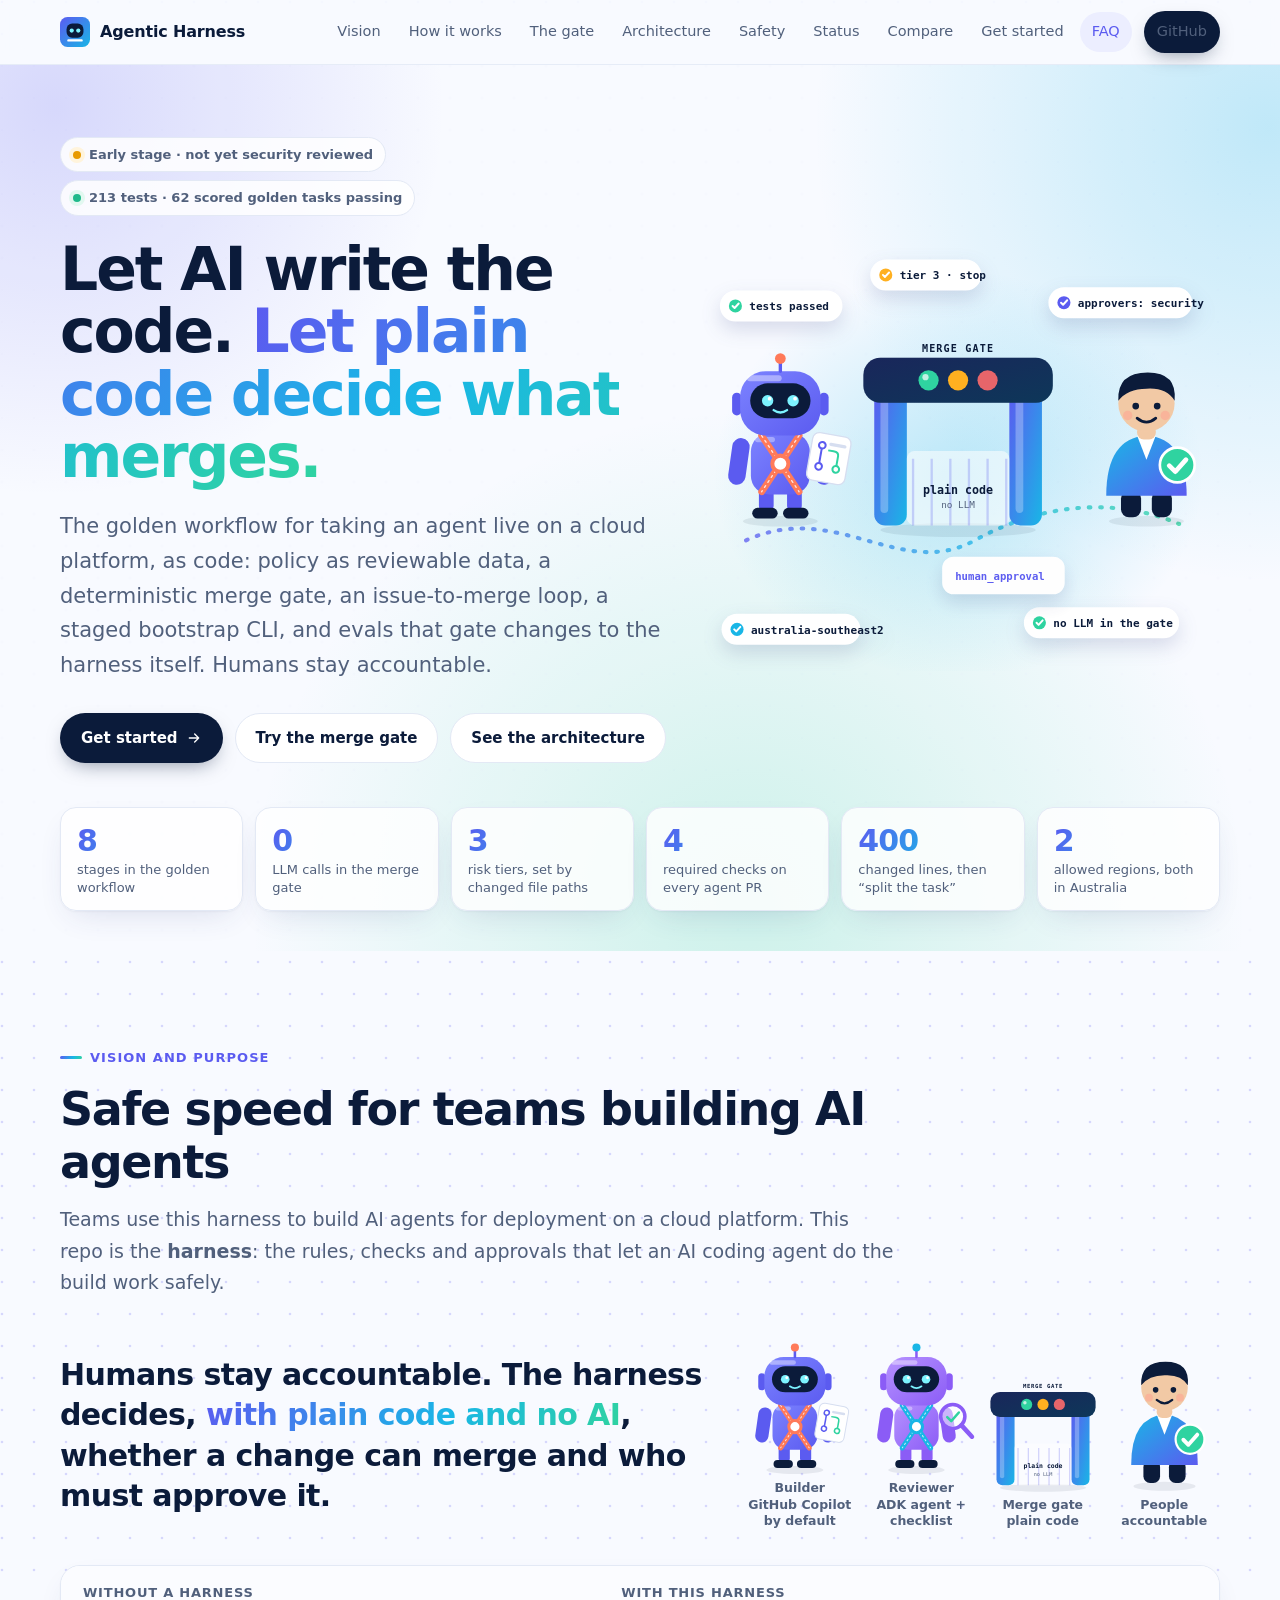
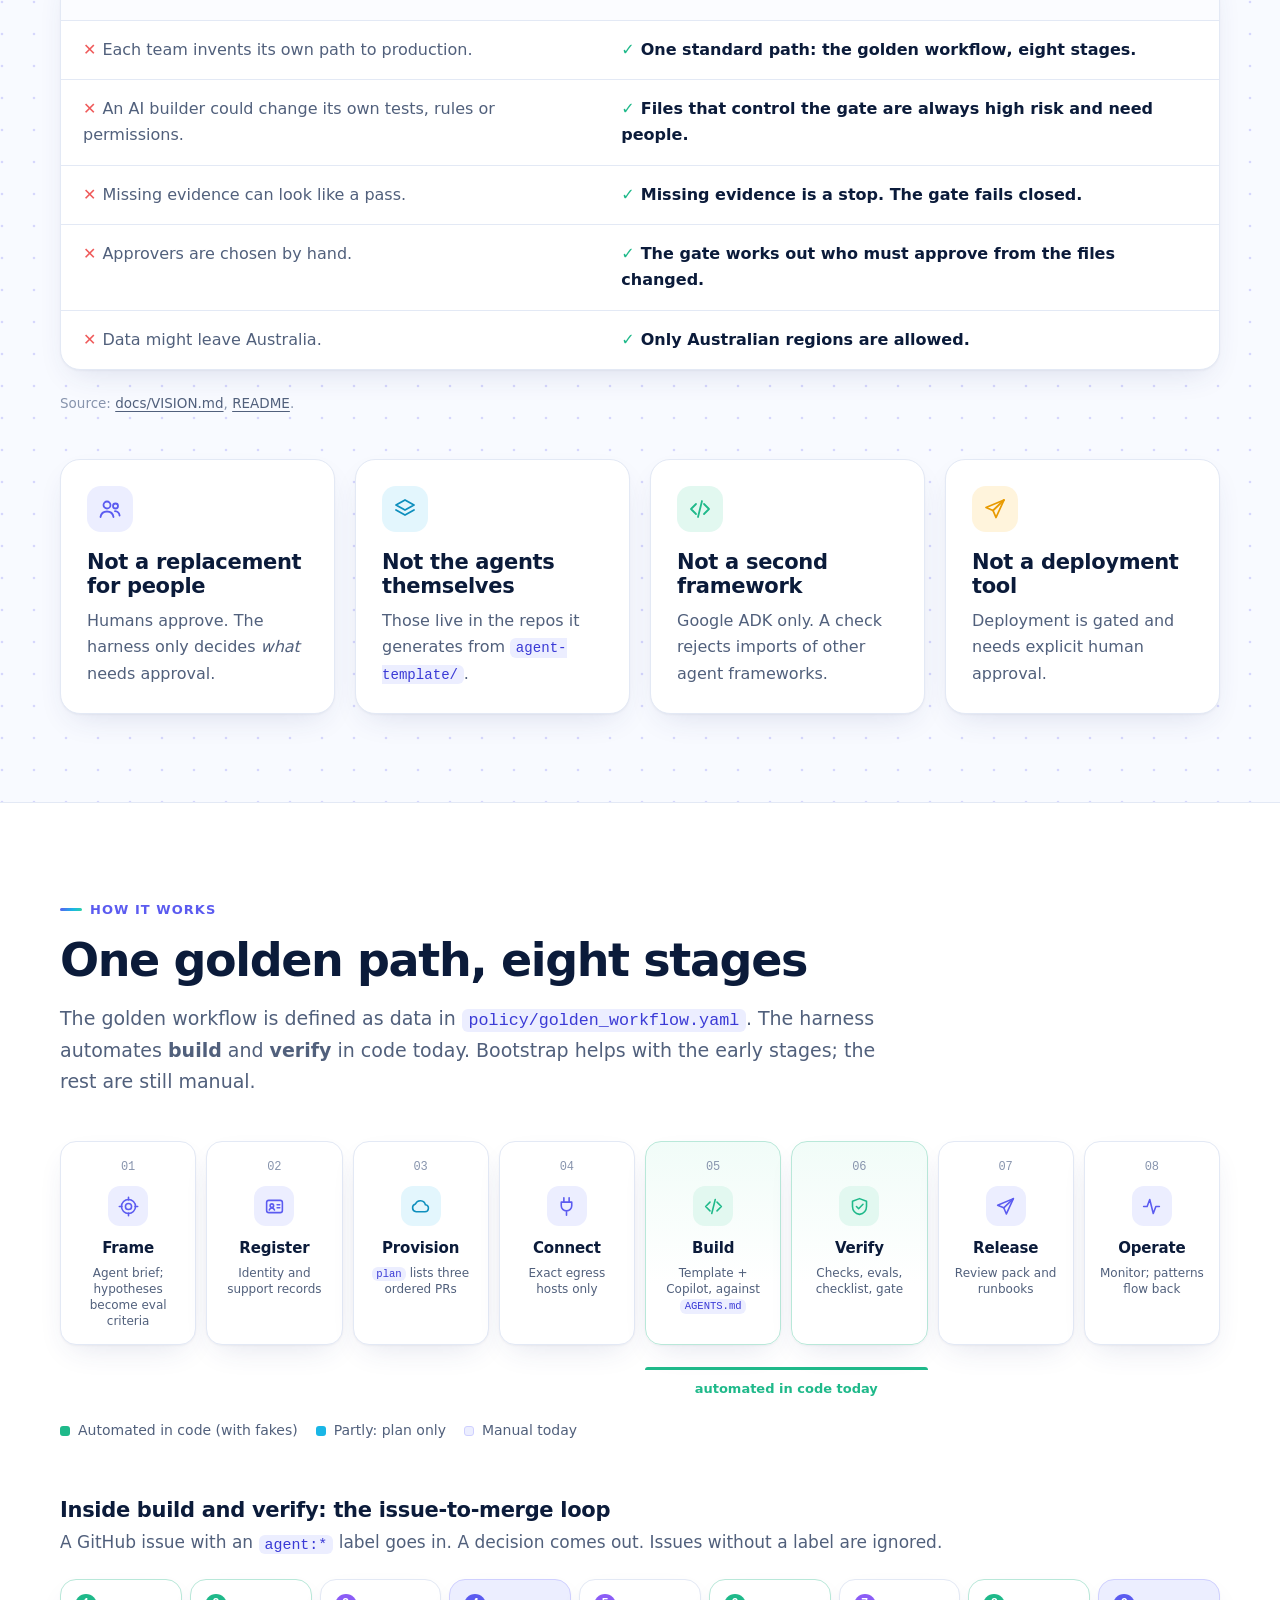
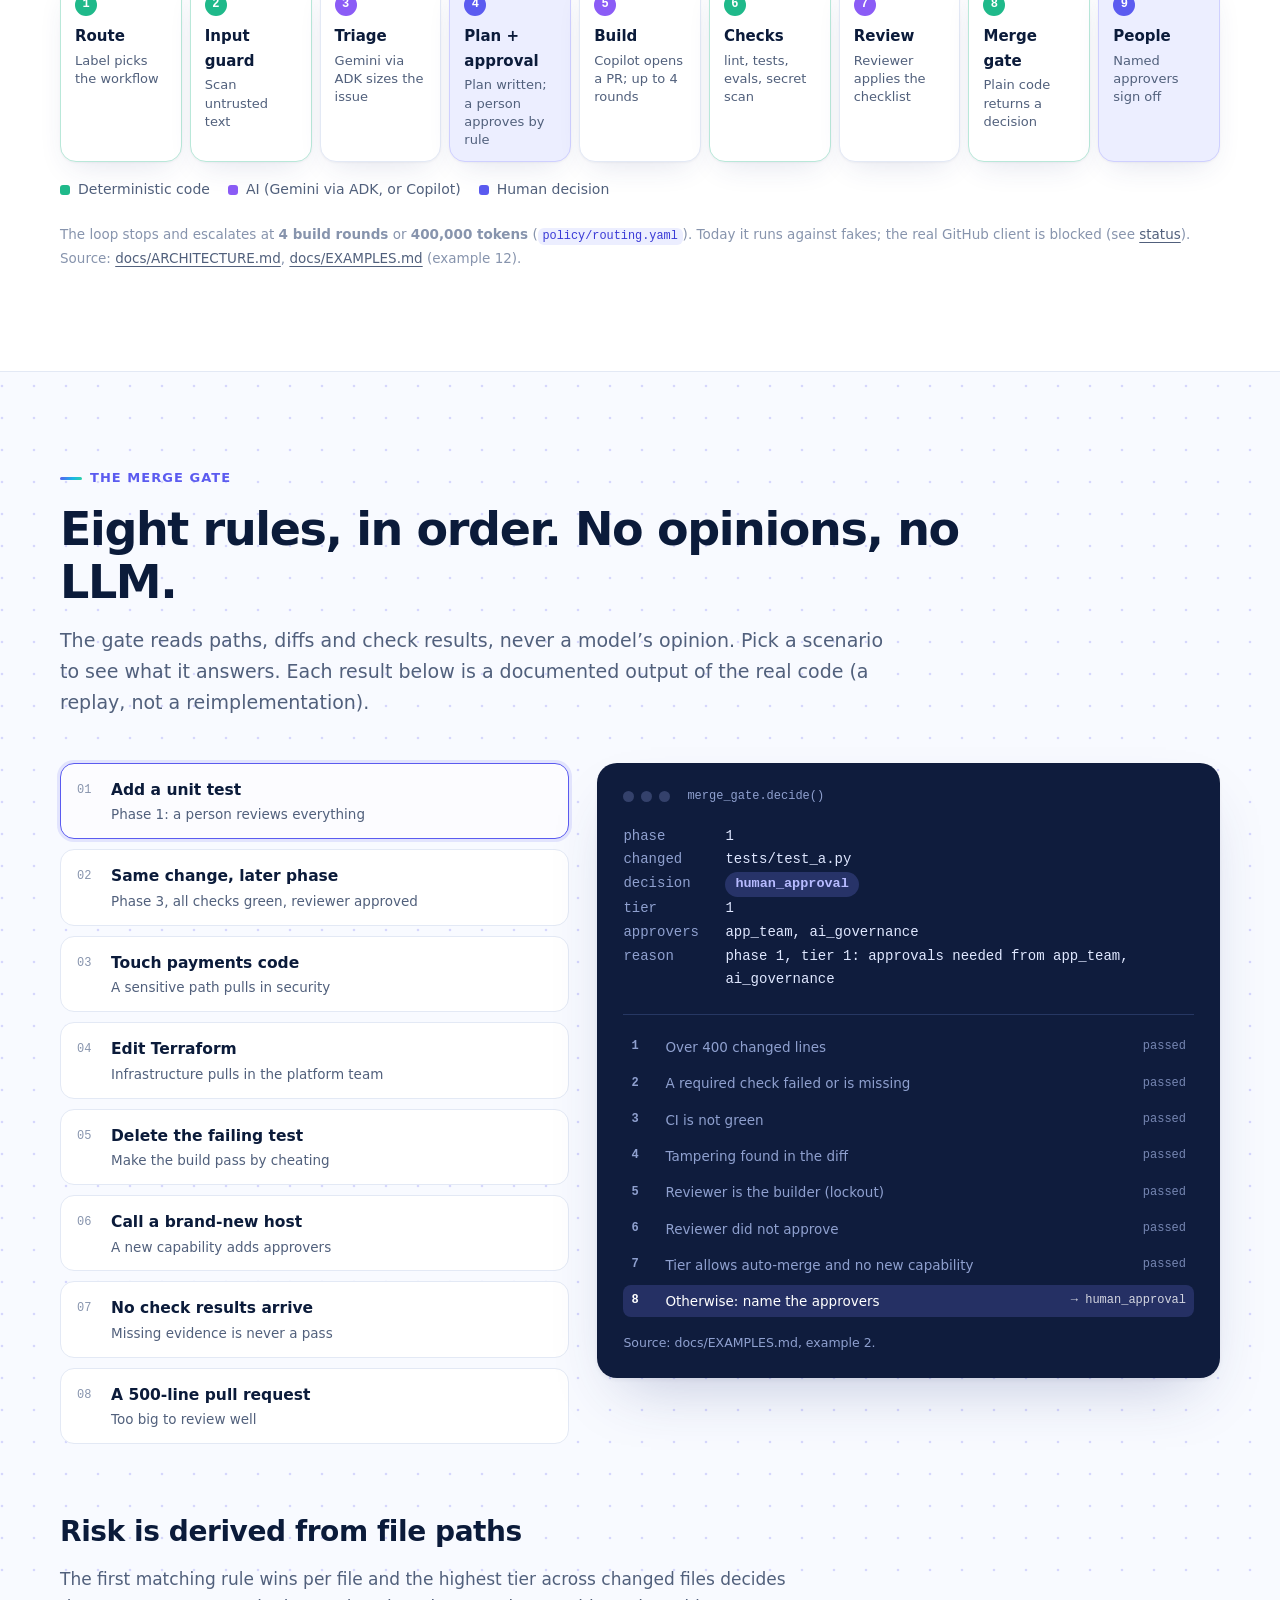
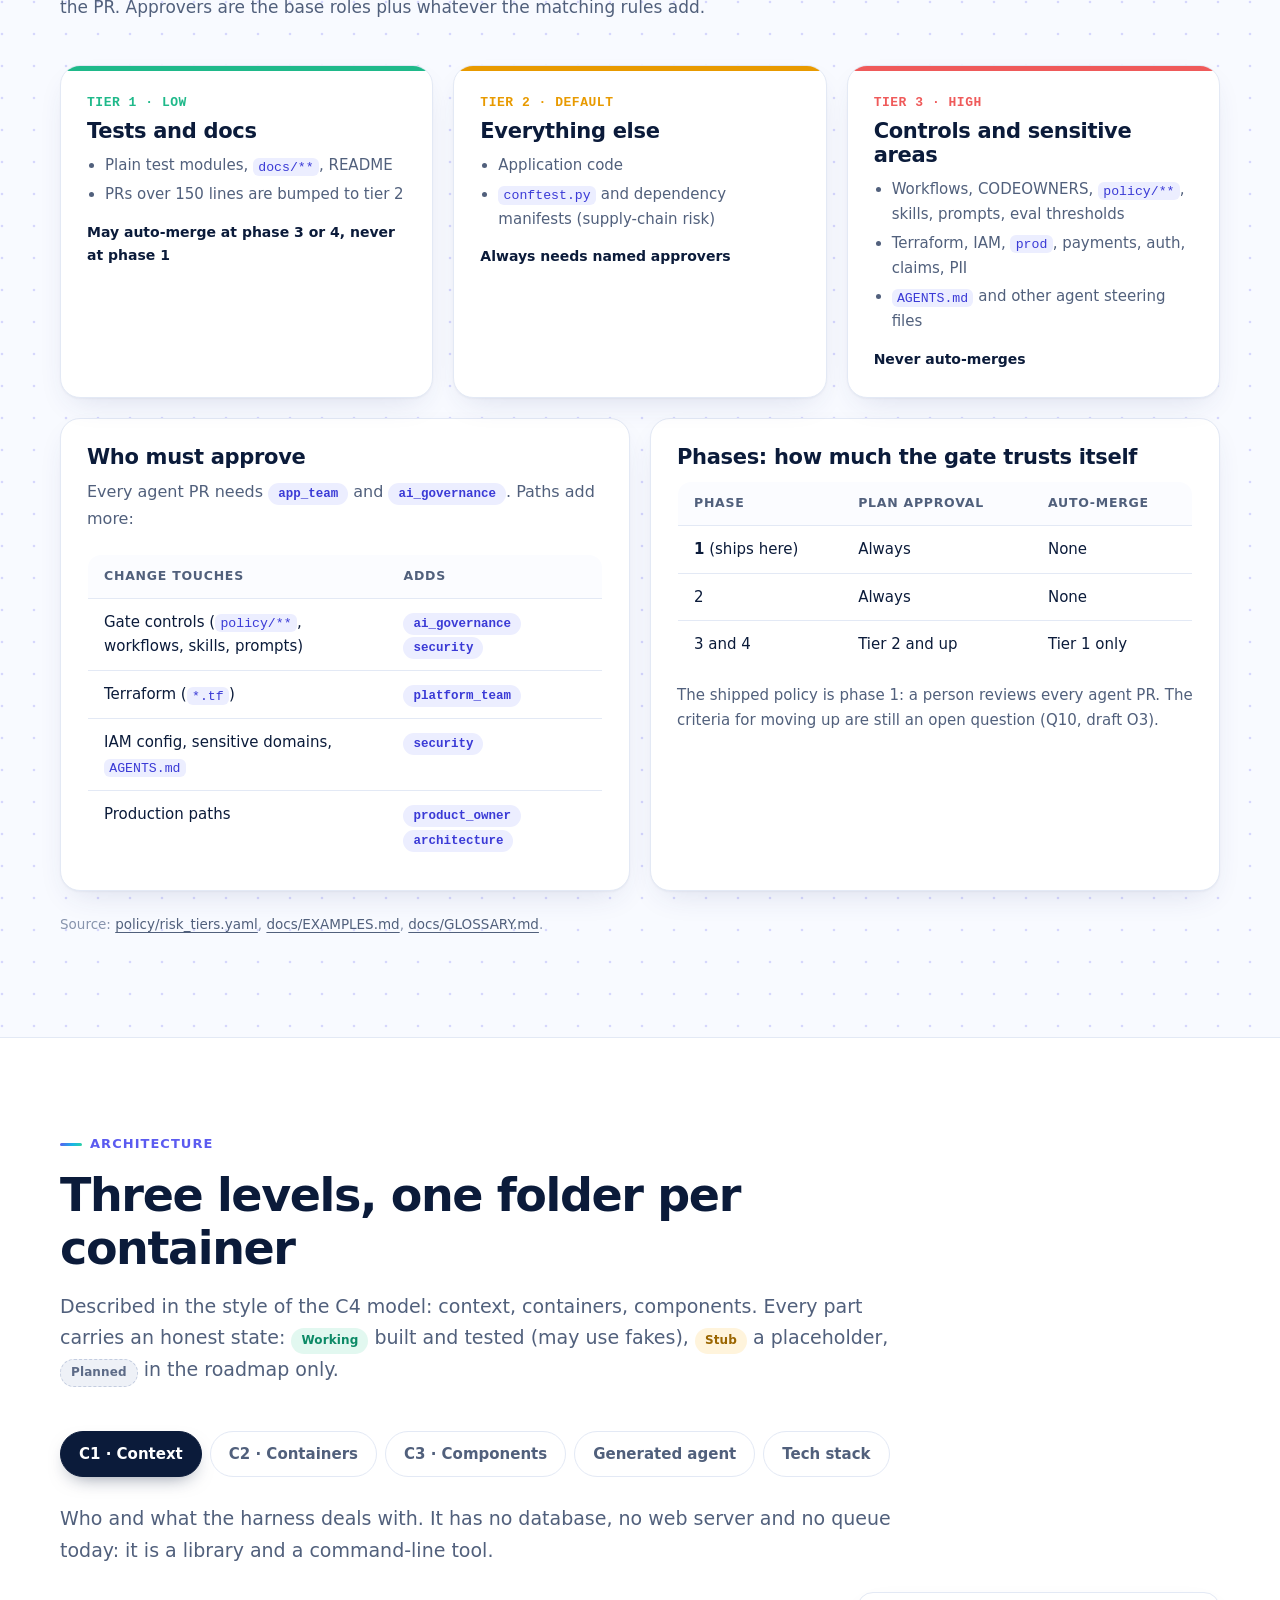
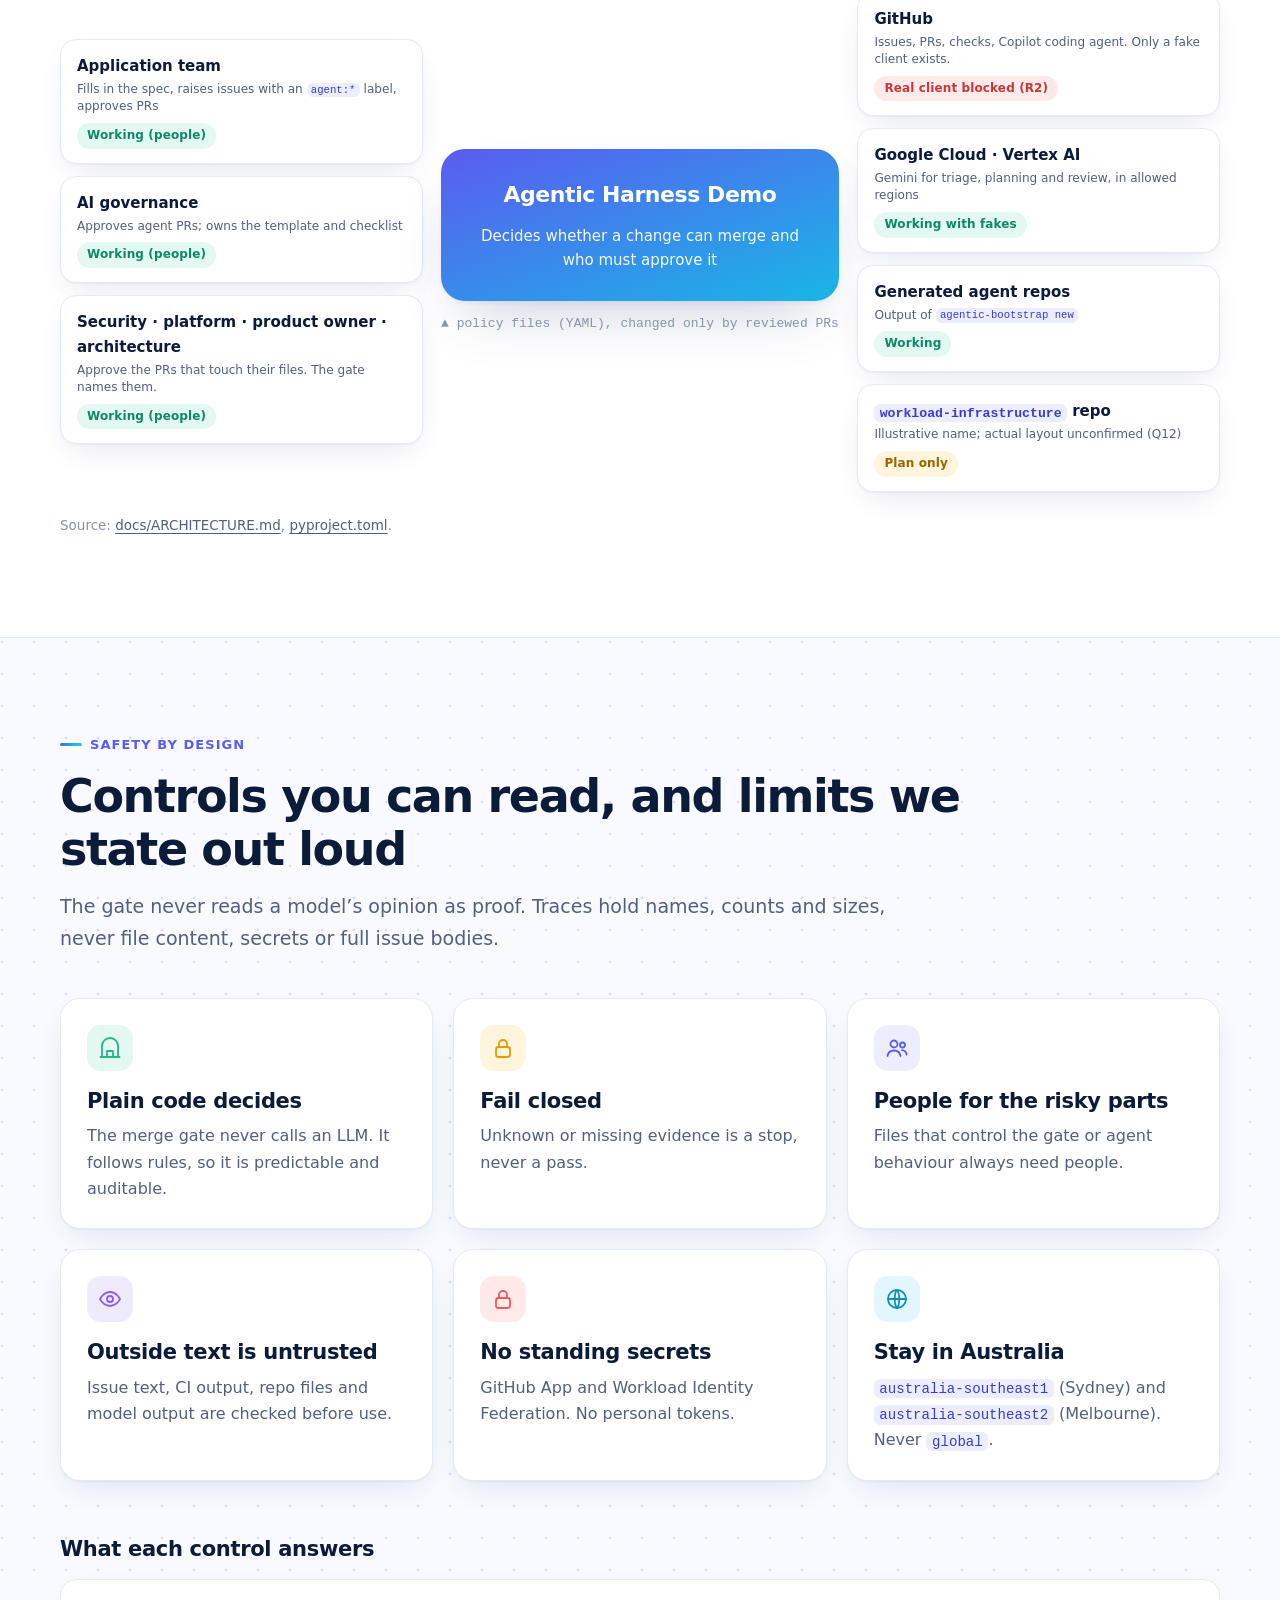
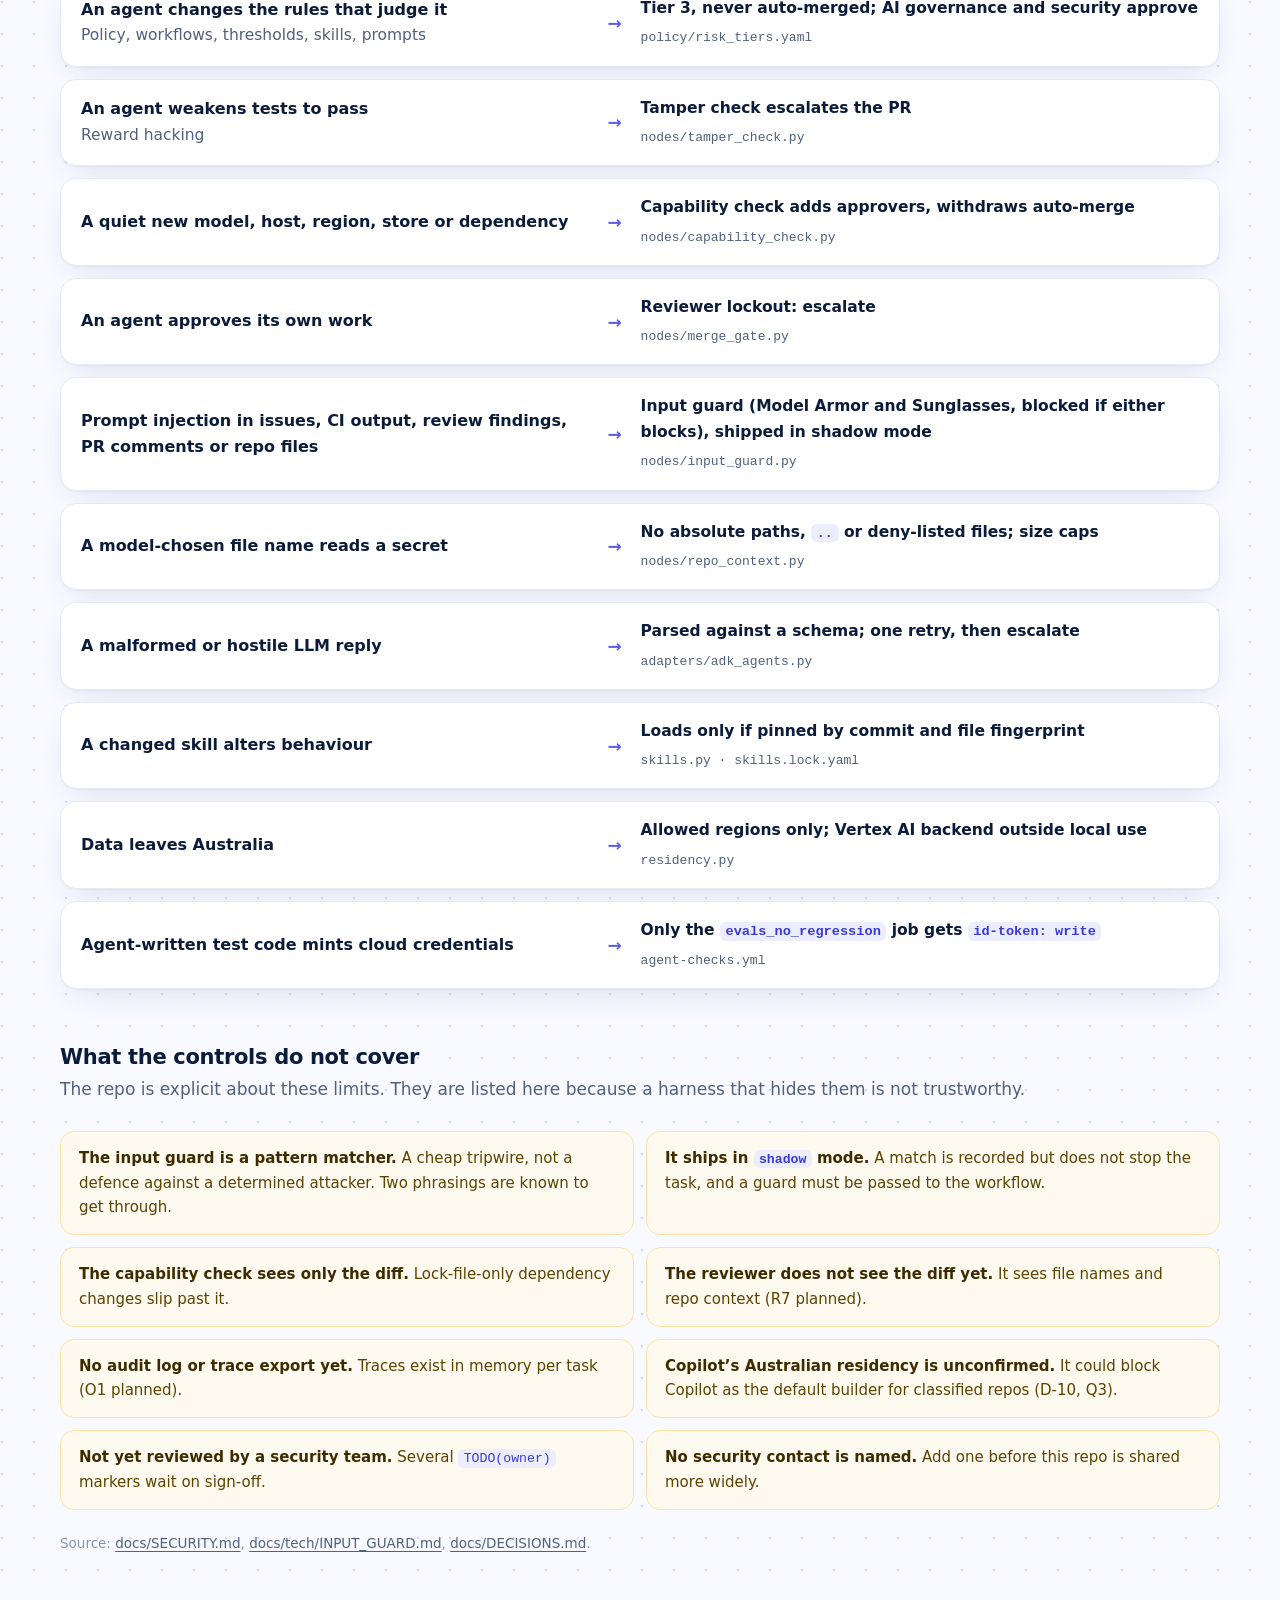
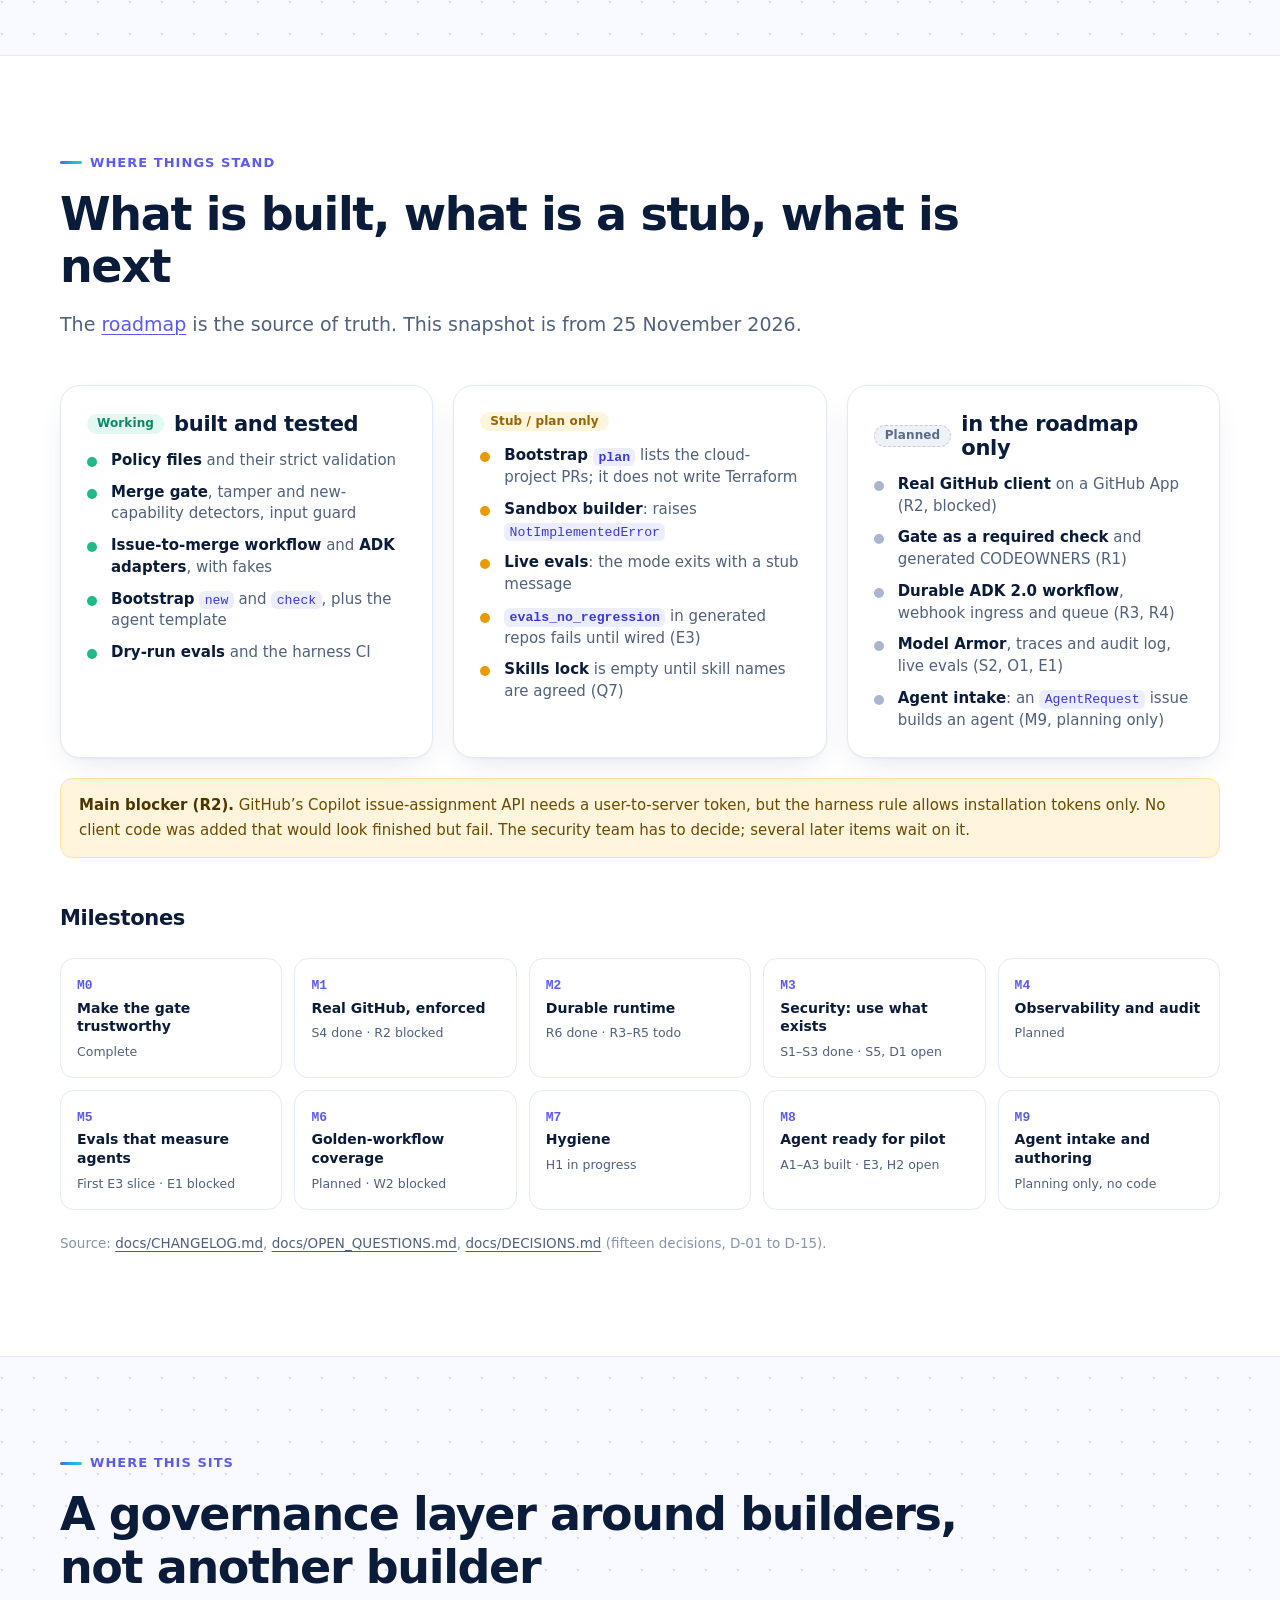
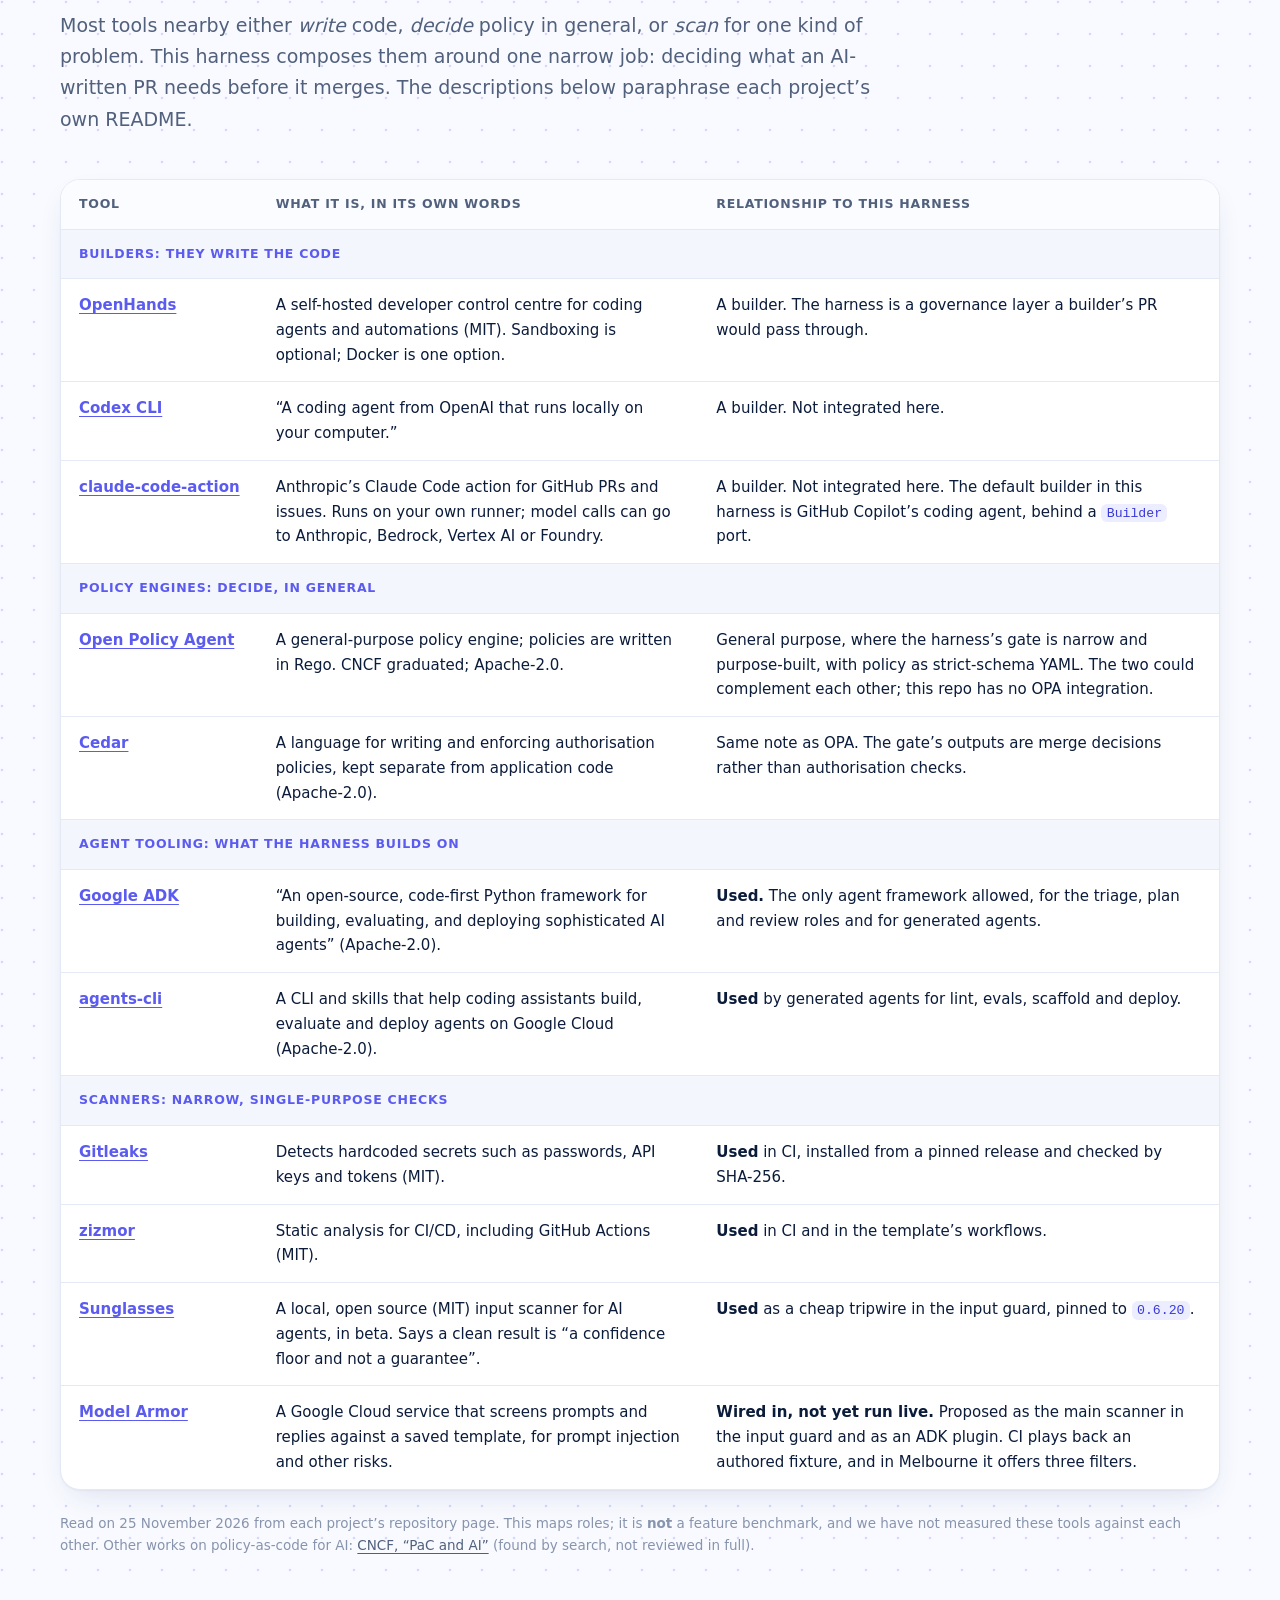
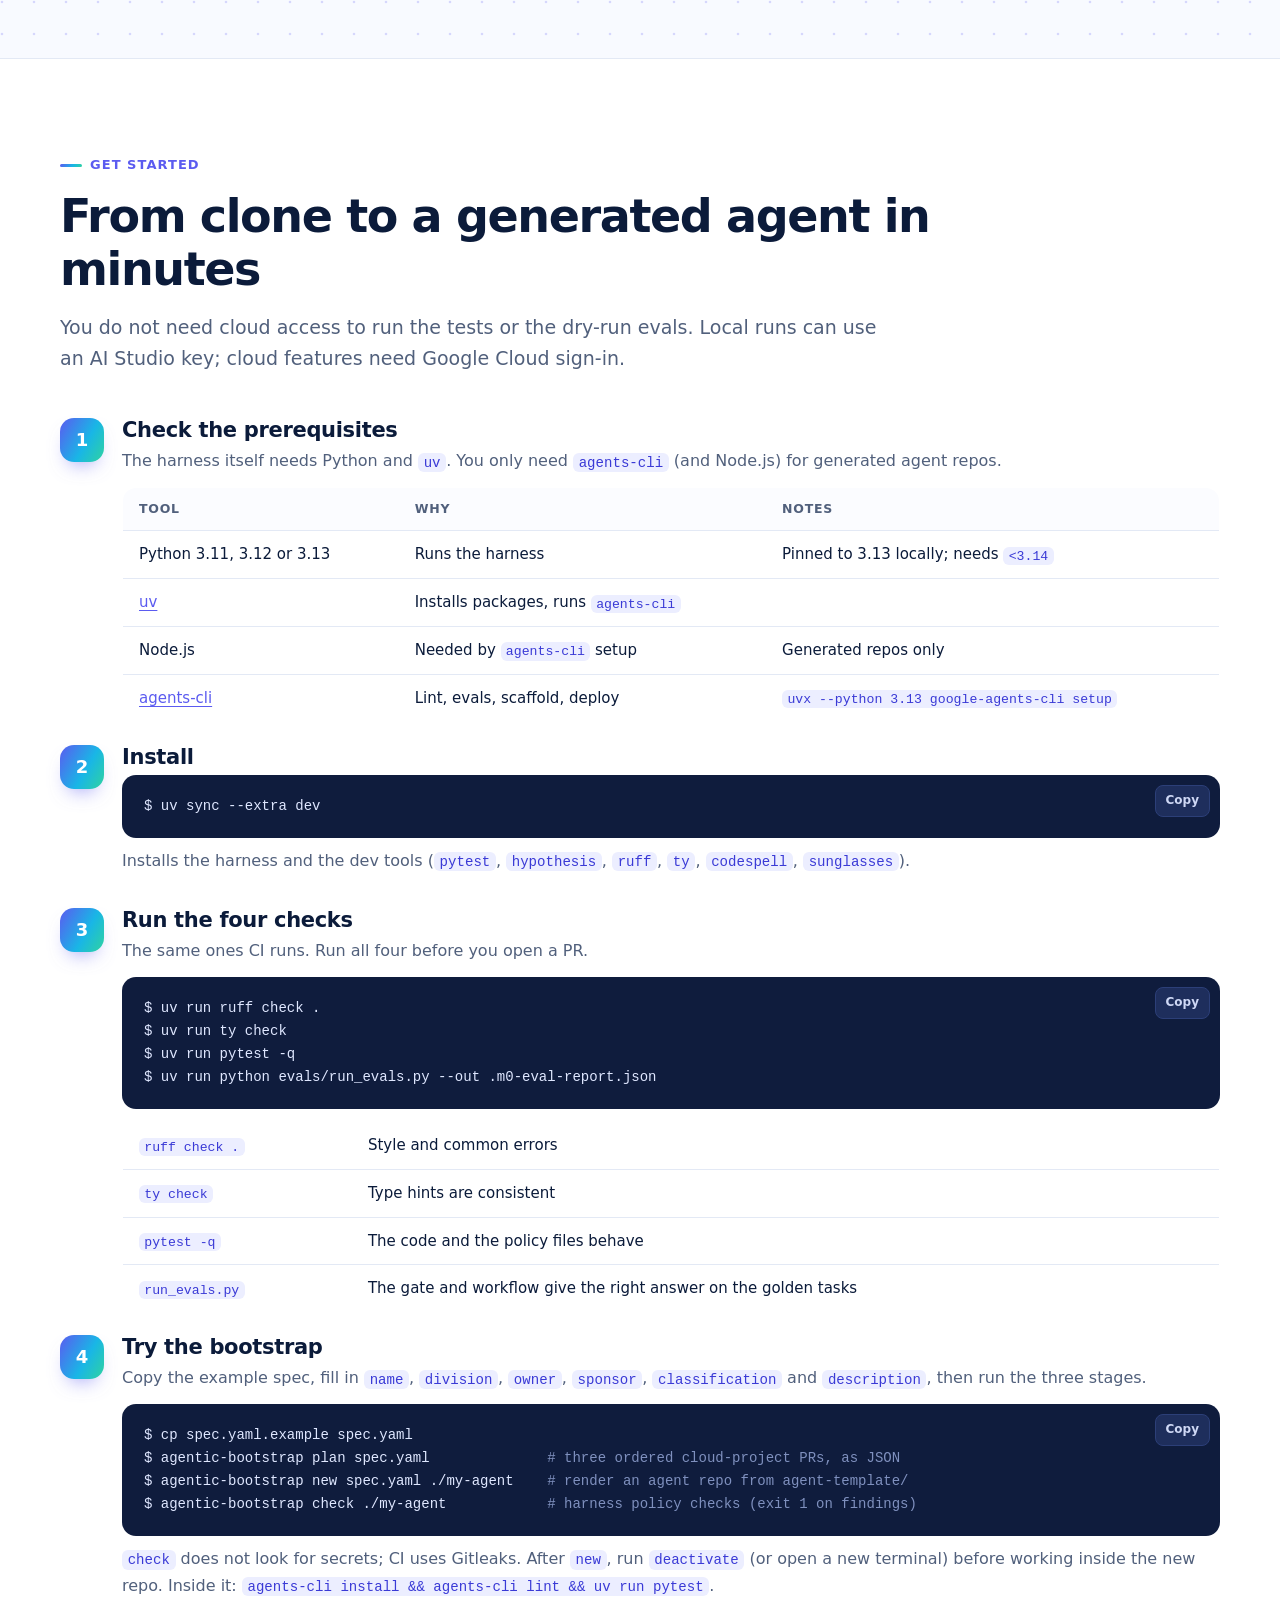
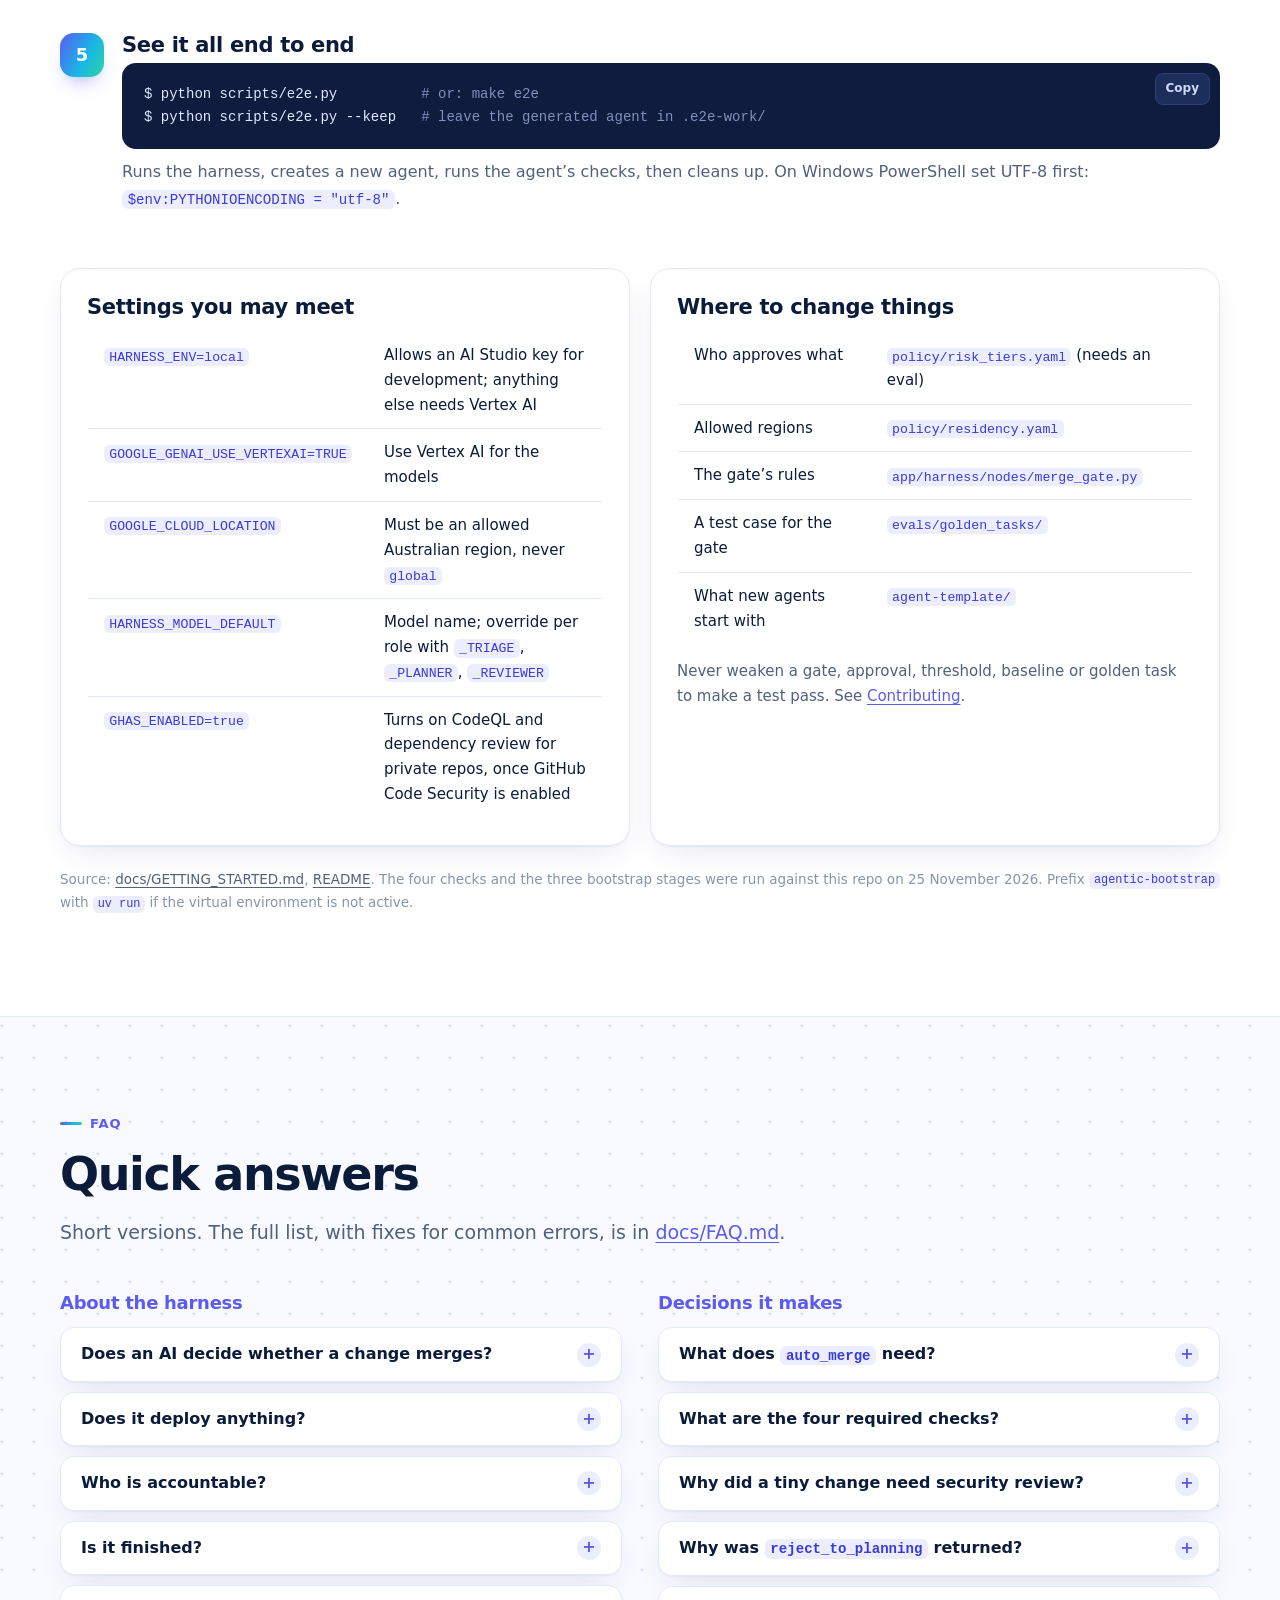
==== site/index.html @ 4ba2f3c2 "docs: finish H1's import-order item and split the generated-project work into H2 Co-Authored-By: Cla" ====
<!doctype html>
<html lang="en-AU">
<head>
<meta charset="utf-8">
<meta name="viewport" content="width=device-width, initial-scale=1">
<title>Agentic Harness Demo</title>
<meta name="description" content="The golden workflow for taking an AI agent live on a cloud platform, as code: reviewable policy, a deterministic merge gate with no LLM, an issue-to-merge loop, a bootstrap CLI and evals that gate the harness itself.">
<meta property="og:title" content="Agentic Harness Demo">
<meta property="og:description" content="Let AI write the code. Let plain code decide what merges. Policy, a deterministic merge gate, bootstrap CLI and evals for building agents safely.">
<meta property="og:type" content="website">
<meta name="theme-color" content="#f8faff">
<link rel="icon" type="image/svg+xml" href="assets/img/favicon.svg">
<link rel="stylesheet" href="assets/css/styles.css">
<script defer src="assets/js/main.js"></script>
</head>
<body>
<a class="skip" href="#main">Skip to content</a>

<!-- Icon sprite (stroke icons, 24px grid) -->
<svg width="0" height="0" style="position:absolute" aria-hidden="true" focusable="false">
  <defs>
    <symbol id="i-frame" viewBox="0 0 24 24" fill="none" stroke="currentColor" stroke-width="1.8" stroke-linecap="round" stroke-linejoin="round"><circle cx="12" cy="12" r="8"/><circle cx="12" cy="12" r="3.5"/><path d="M12 1.5v3M12 19.5v3M1.5 12h3M19.5 12h3"/></symbol>
    <symbol id="i-register" viewBox="0 0 24 24" fill="none" stroke="currentColor" stroke-width="1.8" stroke-linecap="round" stroke-linejoin="round"><rect x="3" y="5" width="18" height="14" rx="2.5"/><circle cx="9" cy="11" r="2"/><path d="M6 16c.6-1.6 1.8-2.4 3-2.4s2.4.8 3 2.4M15 10h3M15 13.5h3"/></symbol>
    <symbol id="i-cloud" viewBox="0 0 24 24" fill="none" stroke="currentColor" stroke-width="1.8" stroke-linecap="round" stroke-linejoin="round"><path d="M7 18h10a4 4 0 0 0 .6-7.96A6 6 0 0 0 6.2 9.2 4.5 4.5 0 0 0 7 18z"/></symbol>
    <symbol id="i-plug" viewBox="0 0 24 24" fill="none" stroke="currentColor" stroke-width="1.8" stroke-linecap="round" stroke-linejoin="round"><path d="M9 2v5M15 2v5M6 7h12v4a6 6 0 0 1-12 0zM12 17v5"/></symbol>
    <symbol id="i-code" viewBox="0 0 24 24" fill="none" stroke="currentColor" stroke-width="1.8" stroke-linecap="round" stroke-linejoin="round"><path d="M8 7l-5 5 5 5M16 7l5 5-5 5M14 4l-4 16"/></symbol>
    <symbol id="i-shield" viewBox="0 0 24 24" fill="none" stroke="currentColor" stroke-width="1.8" stroke-linecap="round" stroke-linejoin="round"><path d="M12 3l8 3v6c0 4.5-3.2 8.2-8 9-4.8-.8-8-4.5-8-9V6z"/><path d="M8.5 12l2.5 2.5 5-5"/></symbol>
    <symbol id="i-send" viewBox="0 0 24 24" fill="none" stroke="currentColor" stroke-width="1.8" stroke-linecap="round" stroke-linejoin="round"><path d="M21 3L3 10.5l7 3 3 7z"/><path d="M10 13.5L21 3"/></symbol>
    <symbol id="i-pulse" viewBox="0 0 24 24" fill="none" stroke="currentColor" stroke-width="1.8" stroke-linecap="round" stroke-linejoin="round"><path d="M3 12h4l3-8 4 16 3-8h4"/></symbol>
    <symbol id="i-gate" viewBox="0 0 24 24" fill="none" stroke="currentColor" stroke-width="1.8" stroke-linecap="round" stroke-linejoin="round"><path d="M4 21V10a8 8 0 0 1 16 0v11M2.5 21h19M9 21v-6h6v6"/></symbol>
    <symbol id="i-diff" viewBox="0 0 24 24" fill="none" stroke="currentColor" stroke-width="1.8" stroke-linecap="round" stroke-linejoin="round"><path d="M14 3H7a2 2 0 0 0-2 2v14a2 2 0 0 0 2 2h10a2 2 0 0 0 2-2V8z"/><path d="M14 3v5h5M9 14h6M12 11v6"/></symbol>
    <symbol id="i-plus" viewBox="0 0 24 24" fill="none" stroke="currentColor" stroke-width="1.8" stroke-linecap="round" stroke-linejoin="round"><circle cx="12" cy="12" r="9"/><path d="M12 8v8M8 12h8"/></symbol>
    <symbol id="i-eye" viewBox="0 0 24 24" fill="none" stroke="currentColor" stroke-width="1.8" stroke-linecap="round" stroke-linejoin="round"><path d="M2 12s3.5-7 10-7 10 7 10 7-3.5 7-10 7S2 12 2 12z"/><circle cx="12" cy="12" r="3"/></symbol>
    <symbol id="i-globe" viewBox="0 0 24 24" fill="none" stroke="currentColor" stroke-width="1.8" stroke-linecap="round" stroke-linejoin="round"><circle cx="12" cy="12" r="9"/><path d="M3 12h18M12 3c3 3.2 3 14.8 0 18M12 3c-3 3.2-3 14.8 0 18"/></symbol>
    <symbol id="i-book" viewBox="0 0 24 24" fill="none" stroke="currentColor" stroke-width="1.8" stroke-linecap="round" stroke-linejoin="round"><path d="M4 5a2 2 0 0 1 2-2h13v16H6a2 2 0 0 0-2 2z"/><path d="M4 21V5M8 7.5h7"/></symbol>
    <symbol id="i-users" viewBox="0 0 24 24" fill="none" stroke="currentColor" stroke-width="1.8" stroke-linecap="round" stroke-linejoin="round"><circle cx="9" cy="8" r="3.5"/><path d="M2.5 20c.6-3.6 3.2-5.5 6.5-5.5s5.9 1.9 6.5 5.5"/><circle cx="17.5" cy="9" r="2.5"/><path d="M17 14.2c2.6.2 4.2 1.8 4.6 4.3"/></symbol>
    <symbol id="i-lock" viewBox="0 0 24 24" fill="none" stroke="currentColor" stroke-width="1.8" stroke-linecap="round" stroke-linejoin="round"><rect x="5" y="11" width="14" height="10" rx="2.5"/><path d="M8 11V8a4 4 0 0 1 8 0v3"/></symbol>
    <symbol id="i-term" viewBox="0 0 24 24" fill="none" stroke="currentColor" stroke-width="1.8" stroke-linecap="round" stroke-linejoin="round"><rect x="3" y="4" width="18" height="16" rx="2.5"/><path d="M7 9.5l3 2.5-3 2.5M13 15h4"/></symbol>
    <symbol id="i-layers" viewBox="0 0 24 24" fill="none" stroke="currentColor" stroke-width="1.8" stroke-linecap="round" stroke-linejoin="round"><path d="M12 3l9 5-9 5-9-5z"/><path d="M3 13l9 5 9-5"/></symbol>
    <symbol id="i-flask" viewBox="0 0 24 24" fill="none" stroke="currentColor" stroke-width="1.8" stroke-linecap="round" stroke-linejoin="round"><path d="M9 3h6M10 3v6L5 19a2 2 0 0 0 1.8 3h10.4A2 2 0 0 0 19 19l-5-10V3"/><path d="M7.5 15h9"/></symbol>
    <symbol id="i-arrow" viewBox="0 0 24 24" fill="none" stroke="currentColor" stroke-width="2" stroke-linecap="round" stroke-linejoin="round"><path d="M5 12h14M13 6l6 6-6 6"/></symbol>
  </defs>
</svg>

<header class="nav">
  <div class="wrap">
    <a class="brand" href="#top"><img src="assets/img/favicon.svg" alt="" width="30" height="30">Agentic Harness</a>
    <button class="menu-toggle" aria-expanded="false" aria-controls="nav-links">Menu</button>
    <nav class="nav-links" id="nav-links" aria-label="Primary">
      <a href="#vision">Vision</a>
      <a href="#how">How it works</a>
      <a href="#gate">The gate</a>
      <a href="#architecture">Architecture</a>
      <a href="#safety">Safety</a>
      <a href="#status">Status</a>
      <a href="#compare">Compare</a>
      <a href="#start">Get started</a>
      <a href="#faq">FAQ</a>
      <a class="btn btn-primary btn-sm" href="https://github.com/phermens-slalom/agentic-harness-demo">GitHub</a>
    </nav>
  </div>
</header>

<main id="main">

<!-- ================= HERO ================= -->
<div class="hero" id="top">
  <div class="wrap hero-grid">
    <div>
      <div class="pill-row">
        <span class="pill"><i></i>Early stage · not yet security reviewed</span>
        <span class="pill ok"><i></i>213 tests · 62 scored golden tasks passing</span>
      </div>
      <h1>Let AI write the code. <span class="grad">Let plain code decide what merges.</span></h1>
      <p class="lede">The golden workflow for taking an agent live on a cloud platform, as code: policy as reviewable data, a deterministic merge gate, an issue-to-merge loop, a staged bootstrap CLI, and evals that gate changes to the harness itself. Humans stay accountable.</p>
      <div class="cta">
        <a class="btn btn-primary" href="#start">Get started <svg aria-hidden="true"><use href="#i-arrow"/></svg></a>
        <a class="btn btn-ghost" href="#gate">Try the merge gate</a>
        <a class="btn btn-ghost" href="#architecture">See the architecture</a>
      </div>
    </div>
    <div class="hero-art">
      <img src="assets/img/hero-scene.svg" width="640" height="540" alt="A builder agent hands a pull request to the merge gate, which has three signal lights and is labelled plain code, no LLM. A person on the far side approves with a green check.">
    </div>
  </div>
  <div class="wrap">
    <div class="stats" role="list" aria-label="Key facts">
      <div class="stat" role="listitem"><b>8</b><span>stages in the golden workflow</span></div>
      <div class="stat" role="listitem"><b>0</b><span>LLM calls in the merge gate</span></div>
      <div class="stat" role="listitem"><b>3</b><span>risk tiers, set by changed file paths</span></div>
      <div class="stat" role="listitem"><b>4</b><span>required checks on every agent PR</span></div>
      <div class="stat" role="listitem"><b>400</b><span>changed lines, then “split the task”</span></div>
      <div class="stat" role="listitem"><b>2</b><span>allowed regions, both in Australia</span></div>
    </div>
  </div>
</div>

<!-- ================= VISION ================= -->
<section id="vision">
  <div class="wrap">
    <div class="section-head reveal">
      <div class="eyebrow">Vision and purpose</div>
      <h2>Safe speed for teams building AI agents</h2>
      <p class="lede">Teams use this harness to build AI agents for deployment on a cloud platform. This repo is the <strong>harness</strong>: the rules, checks and approvals that let an AI coding agent do the build work safely.</p>
    </div>

    <div class="vision reveal">
      <blockquote>
        Humans stay accountable. The harness decides, <em class="grad">with plain code and no AI</em>, whether a change can merge and who must approve it.
      </blockquote>
      <div class="cast" aria-label="The cast">
        <figure><img src="assets/img/character-builder.svg" width="220" height="264" alt="Builder agent" loading="lazy"><figcaption>Builder<br>GitHub Copilot by default</figcaption></figure>
        <figure><img src="assets/img/character-reviewer.svg" width="220" height="264" alt="Reviewer agent" loading="lazy"><figcaption>Reviewer<br>ADK agent + checklist</figcaption></figure>
        <figure><img src="assets/img/character-gate.svg" width="260" height="264" alt="Merge gate" loading="lazy"><figcaption>Merge gate<br>plain code</figcaption></figure>
        <figure><img src="assets/img/character-human.svg" width="200" height="264" alt="Approver" loading="lazy"><figcaption>People<br>accountable</figcaption></figure>
      </div>
    </div>

    <table class="compare reveal">
      <thead><tr><th>Without a harness</th><th>With this harness</th></tr></thead>
      <tbody>
        <tr><td><span class="x">✕</span>Each team invents its own path to production.</td><td><span class="v">✓</span>One standard path: the <strong>golden workflow</strong>, eight stages.</td></tr>
        <tr><td><span class="x">✕</span>An AI builder could change its own tests, rules or permissions.</td><td><span class="v">✓</span>Files that control the gate are always high risk and need people.</td></tr>
        <tr><td><span class="x">✕</span>Missing evidence can look like a pass.</td><td><span class="v">✓</span>Missing evidence is a stop. The gate <strong>fails closed</strong>.</td></tr>
        <tr><td><span class="x">✕</span>Approvers are chosen by hand.</td><td><span class="v">✓</span>The gate works out who must approve from the files changed.</td></tr>
        <tr><td><span class="x">✕</span>Data might leave Australia.</td><td><span class="v">✓</span>Only Australian regions are allowed.</td></tr>
      </tbody>
    </table>
    <p class="src">Source: <a href="https://github.com/phermens-slalom/agentic-harness-demo/blob/main/docs/VISION.md">docs/VISION.md</a>, <a href="https://github.com/phermens-slalom/agentic-harness-demo/blob/main/README.md">README</a>.</p>

    <div class="grid g4" style="margin-top:44px">
      <div class="card reveal"><div class="icon"><svg aria-hidden="true"><use href="#i-users"/></svg></div><h3>Not a replacement for people</h3><p>Humans approve. The harness only decides <em>what</em> needs approval.</p></div>
      <div class="card reveal"><div class="icon cy"><svg aria-hidden="true"><use href="#i-layers"/></svg></div><h3>Not the agents themselves</h3><p>Those live in the repos it generates from <code>agent-template/</code>.</p></div>
      <div class="card reveal"><div class="icon mi"><svg aria-hidden="true"><use href="#i-code"/></svg></div><h3>Not a second framework</h3><p>Google ADK only. A check rejects imports of other agent frameworks.</p></div>
      <div class="card reveal"><div class="icon am"><svg aria-hidden="true"><use href="#i-send"/></svg></div><h3>Not a deployment tool</h3><p>Deployment is gated and needs explicit human approval.</p></div>
    </div>
  </div>
</section>

<!-- ================= HOW IT WORKS ================= -->
<section id="how" class="alt">
  <div class="wrap">
    <div class="section-head reveal">
      <div class="eyebrow">How it works</div>
      <h2>One golden path, eight stages</h2>
      <p class="lede">The golden workflow is defined as data in <code>policy/golden_workflow.yaml</code>. The harness automates <strong>build</strong> and <strong>verify</strong> in code today. Bootstrap helps with the early stages; the rest are still manual.</p>
    </div>

    <div class="stages reveal">
      <div class="stage"><div class="n">01</div><div class="ic"><svg aria-hidden="true"><use href="#i-frame"/></svg></div><b>Frame</b><small>Agent brief; hypotheses become eval criteria</small></div>
      <div class="stage"><div class="n">02</div><div class="ic"><svg aria-hidden="true"><use href="#i-register"/></svg></div><b>Register</b><small>Identity and support records</small></div>
      <div class="stage part"><div class="n">03</div><div class="ic"><svg aria-hidden="true"><use href="#i-cloud"/></svg></div><b>Provision</b><small><code>plan</code> lists three ordered PRs</small></div>
      <div class="stage"><div class="n">04</div><div class="ic"><svg aria-hidden="true"><use href="#i-plug"/></svg></div><b>Connect</b><small>Exact egress hosts only</small></div>
      <div class="stage auto"><div class="n">05</div><div class="ic"><svg aria-hidden="true"><use href="#i-code"/></svg></div><b>Build</b><small>Template + Copilot, against <code>AGENTS.md</code></small></div>
      <div class="stage auto"><div class="n">06</div><div class="ic"><svg aria-hidden="true"><use href="#i-shield"/></svg></div><b>Verify</b><small>Checks, evals, checklist, gate</small></div>
      <div class="stage"><div class="n">07</div><div class="ic"><svg aria-hidden="true"><use href="#i-send"/></svg></div><b>Release</b><small>Review pack and runbooks</small></div>
      <div class="stage"><div class="n">08</div><div class="ic"><svg aria-hidden="true"><use href="#i-pulse"/></svg></div><b>Operate</b><small>Monitor; patterns flow back</small></div>
      <div class="stage-bracket" style="grid-column:5 / span 2">automated in code today</div>
    </div>
    <div class="stage-legend">
      <span><i class="dot" style="background:var(--mint)"></i>Automated in code (with fakes)</span>
      <span><i class="dot" style="background:var(--cyan)"></i>Partly: plan only</span>
      <span><i class="dot" style="background:var(--indigo-soft);border:1px solid #cfd0ff"></i>Manual today</span>
    </div>

    <div class="loop reveal">
      <h3>Inside build and verify: the issue-to-merge loop</h3>
      <p style="color:var(--muted);margin:6px 0 0">A GitHub issue with an <code>agent:*</code> label goes in. A decision comes out. Issues without a label are ignored.</p>
      <div class="flow" role="list">
        <div class="step det" role="listitem"><b>Route</b><span>Label picks the workflow</span></div>
        <div class="step det" role="listitem"><b>Input guard</b><span>Scan untrusted text</span></div>
        <div class="step ai" role="listitem"><b>Triage</b><span>Gemini via ADK sizes the issue</span></div>
        <div class="step hum" role="listitem"><b>Plan + approval</b><span>Plan written; a person approves by rule</span></div>
        <div class="step ai" role="listitem"><b>Build</b><span>Copilot opens a PR; up to 4 rounds</span></div>
        <div class="step det" role="listitem"><b>Checks</b><span>lint, tests, evals, secret scan</span></div>
        <div class="step ai" role="listitem"><b>Review</b><span>Reviewer applies the checklist</span></div>
        <div class="step det" role="listitem"><b>Merge gate</b><span>Plain code returns a decision</span></div>
        <div class="step hum" role="listitem"><b>People</b><span>Named approvers sign off</span></div>
      </div>
      <div class="flow-legend">
        <span><i class="dot" style="background:var(--mint)"></i>Deterministic code</span>
        <span><i class="dot" style="background:var(--violet)"></i>AI (Gemini via ADK, or Copilot)</span>
        <span><i class="dot" style="background:var(--indigo)"></i>Human decision</span>
      </div>
      <p class="src">The loop stops and escalates at <strong>4 build rounds</strong> or <strong>400,000 tokens</strong> (<code>policy/routing.yaml</code>). Today it runs against fakes; the real GitHub client is blocked (see <a href="#status">status</a>). Source: <a href="https://github.com/phermens-slalom/agentic-harness-demo/blob/main/docs/ARCHITECTURE.md">docs/ARCHITECTURE.md</a>, <a href="https://github.com/phermens-slalom/agentic-harness-demo/blob/main/docs/EXAMPLES.md">docs/EXAMPLES.md</a> (example 12).</p>
    </div>
  </div>
</section>

<!-- ================= THE GATE ================= -->
<section id="gate">
  <div class="wrap">
    <div class="section-head reveal">
      <div class="eyebrow">The merge gate</div>
      <h2>Eight rules, in order. No opinions, no LLM.</h2>
      <p class="lede">The gate reads paths, diffs and check results, never a model’s opinion. Pick a scenario to see what it answers. Each result below is a documented output of the real code (a replay, not a reimplementation).</p>
    </div>

    <div class="sim reveal">
      <div class="scenarios" id="scenarios" role="group" aria-label="Scenarios"></div>
      <div class="console" aria-live="polite">
        <div class="bar"><i></i><i></i><i></i><span>merge_gate.decide()</span></div>
        <div class="out" id="sim-out"></div>
        <ol class="ladder" id="sim-ladder" aria-label="Gate rules in order"></ol>
        <div class="foot" id="sim-foot"></div>
      </div>
    </div>

    <div class="section-head" style="margin-top:72px">
      <h3 style="font-size:28px">Risk is derived from file paths</h3>
      <p class="lede" style="font-size:17px">The first matching rule wins per file and the highest tier across changed files decides the PR. Approvers are the base roles plus whatever the matching rules add.</p>
    </div>
    <div class="tiers reveal">
      <div class="tier" style="--c:var(--mint)"><div class="t">TIER 1 · LOW</div><h3>Tests and docs</h3><ul><li>Plain test modules, <code>docs/**</code>, README</li><li>PRs over 150 lines are bumped to tier 2</li></ul><div class="a">May auto-merge at phase 3 or 4, never at phase 1</div></div>
      <div class="tier" style="--c:var(--amber)"><div class="t">TIER 2 · DEFAULT</div><h3>Everything else</h3><ul><li>Application code</li><li><code>conftest.py</code> and dependency manifests (supply-chain risk)</li></ul><div class="a">Always needs named approvers</div></div>
      <div class="tier" style="--c:var(--coral)"><div class="t">TIER 3 · HIGH</div><h3>Controls and sensitive areas</h3><ul><li>Workflows, CODEOWNERS, <code>policy/**</code>, skills, prompts, eval thresholds</li><li>Terraform, IAM, <code>prod</code>, payments, auth, claims, PII</li><li><code>AGENTS.md</code> and other agent steering files</li></ul><div class="a">Never auto-merges</div></div>
    </div>

    <div class="grid g2" style="margin-top:20px">
      <div class="card reveal">
        <h3>Who must approve</h3>
        <p>Every agent PR needs <span class="role">app_team</span> and <span class="role">ai_governance</span>. Paths add more:</p>
        <div class="table-scroll"><table class="mini" style="margin-top:6px">
          <thead><tr><th>Change touches</th><th>Adds</th></tr></thead>
          <tbody>
            <tr><td>Gate controls (<code>policy/**</code>, workflows, skills, prompts)</td><td><span class="role">ai_governance</span> <span class="role">security</span></td></tr>
            <tr><td>Terraform (<code>*.tf</code>)</td><td><span class="role">platform_team</span></td></tr>
            <tr><td>IAM config, sensitive domains, <code>AGENTS.md</code></td><td><span class="role">security</span></td></tr>
            <tr><td>Production paths</td><td><span class="role">product_owner</span> <span class="role">architecture</span></td></tr>
          </tbody></table></div>
      </div>
      <div class="card reveal">
        <h3>Phases: how much the gate trusts itself</h3>
        <table class="mini" style="margin-top:12px">
          <thead><tr><th>Phase</th><th>Plan approval</th><th>Auto-merge</th></tr></thead>
          <tbody>
            <tr><td><strong>1</strong> (ships here)</td><td>Always</td><td>None</td></tr>
            <tr><td>2</td><td>Always</td><td>None</td></tr>
            <tr><td>3 and 4</td><td>Tier 2 and up</td><td>Tier 1 only</td></tr>
          </tbody></table>
        <p style="margin-top:14px;font-size:15px;color:var(--muted)">The shipped policy is phase 1: a person reviews every agent PR. The criteria for moving up are still an open question (Q10, draft O3).</p>
      </div>
    </div>
    <p class="src">Source: <a href="https://github.com/phermens-slalom/agentic-harness-demo/blob/main/policy/risk_tiers.yaml">policy/risk_tiers.yaml</a>, <a href="https://github.com/phermens-slalom/agentic-harness-demo/blob/main/docs/EXAMPLES.md">docs/EXAMPLES.md</a>, <a href="https://github.com/phermens-slalom/agentic-harness-demo/blob/main/docs/GLOSSARY.md">docs/GLOSSARY.md</a>.</p>
  </div>
</section>

<!-- ================= ARCHITECTURE ================= -->
<section id="architecture" class="alt">
  <div class="wrap">
    <div class="section-head reveal">
      <div class="eyebrow">Architecture</div>
      <h2>Three levels, one folder per container</h2>
      <p class="lede">Described in the style of the C4 model: context, containers, components. Every part carries an honest state: <span class="chip w">Working</span> built and tested (may use fakes), <span class="chip s">Stub</span> a placeholder, <span class="chip p">Planned</span> in the roadmap only.</p>
    </div>

    <div class="tabs" role="tablist" aria-label="Architecture views">
      <button class="tab" role="tab" id="t-c1" aria-controls="p-c1" aria-selected="true">C1 · Context</button>
      <button class="tab" role="tab" id="t-c2" aria-controls="p-c2" aria-selected="false" tabindex="-1">C2 · Containers</button>
      <button class="tab" role="tab" id="t-c3" aria-controls="p-c3" aria-selected="false" tabindex="-1">C3 · Components</button>
      <button class="tab" role="tab" id="t-tpl" aria-controls="p-tpl" aria-selected="false" tabindex="-1">Generated agent</button>
      <button class="tab" role="tab" id="t-tech" aria-controls="p-tech" aria-selected="false" tabindex="-1">Tech stack</button>
    </div>

    <!-- C1 -->
    <div class="panel" role="tabpanel" id="p-c1" aria-labelledby="t-c1">
      <p class="lede">Who and what the harness deals with. It has no database, no web server and no queue today: it is a library and a command-line tool.</p>
      <div class="c1">
        <div class="col">
          <div class="node"><b>Application team</b><small>Fills in the spec, raises issues with an <code>agent:*</code> label, approves PRs</small><span class="chip w">Working (people)</span></div>
          <div class="node"><b>AI governance</b><small>Approves agent PRs; owns the template and checklist</small><span class="chip w">Working (people)</span></div>
          <div class="node"><b>Security · platform · product owner · architecture</b><small>Approve the PRs that touch their files. The gate names them.</small><span class="chip w">Working (people)</span></div>
        </div>
        <div>
          <div class="core"><b>Agentic Harness Demo</b><p>Decides whether a change can merge and who must approve it</p></div>
          <div class="arrow" style="margin-top:12px">▲ policy files (YAML), changed only by reviewed PRs</div>
        </div>
        <div class="col">
          <div class="node"><b>GitHub</b><small>Issues, PRs, checks, Copilot coding agent. Only a fake client exists.</small><span class="chip b">Real client blocked (R2)</span></div>
          <div class="node"><b>Google Cloud · Vertex AI</b><small>Gemini for triage, planning and review, in allowed regions</small><span class="chip w">Working with fakes</span></div>
          <div class="node"><b>Generated agent repos</b><small>Output of <code>agentic-bootstrap new</code></small><span class="chip w">Working</span></div>
          <div class="node"><b><code>workload-infrastructure</code> repo</b><small>Illustrative name; actual layout unconfirmed (Q12)</small><span class="chip s">Plan only</span></div>
        </div>
      </div>
    </div>

    <!-- C2 -->
    <div class="panel" role="tabpanel" id="p-c2" aria-labelledby="t-c2" hidden>
      <p class="lede">The main parts, one per top-level folder.</p>
      <div class="c2">
        <div class="node big"><code>app/harness/</code><small>The Python package with all the logic: workflow, nodes, adapters, bootstrap CLI. Python, Pydantic, PyYAML, optional ADK and Sunglasses.</small><span class="chip w">Working</span></div>
        <div class="node big"><code>policy/</code><small>The rules, as data: stages, roles, tiers, routing, regions, checklist, guard, allowlists, skills lock. Strict schemas check every file.</small><span class="chip w">Working · several TODOs need owners</span></div>
        <div class="node"><code>evals/</code><small>Golden and adversarial tasks plus the runner</small><span class="chip w">Dry-run working</span></div>
        <div class="node"><code>agent-template/</code><small>The starting repo for one agent</small><span class="chip w">Working starter</span></div>
        <div class="node"><code>tests/</code><small>pytest, unittest and Hypothesis property tests</small><span class="chip w">Working</span></div>
        <div class="node"><code>.github/workflows/</code><small>Harness CI: lint, types, tests, evals, Gitleaks, zizmor</small><span class="chip w">Working</span></div>
        <div class="node"><code>scripts/</code><small>End-to-end script with shell and PowerShell wrappers</small><span class="chip w">Working</span></div>
        <div class="node"><code>sandbox/</code><small>Optional builder container (Docker, shell)</small><span class="chip s">Stub</span></div>
        <div class="node"><code>deployment/terraform/</code><small>Notes on how the harness should be hosted. No Terraform files.</small><span class="chip p">Notes only</span></div>
        <div class="node"><code>skills/</code> · <code>docs/</code><small>Skills guidance and the documentation plus roadmap</small><span class="chip w">Working</span></div>
      </div>
      <div class="links">
        <div><code>app/harness/</code> <strong>reads</strong> <code>policy/</code> on start and checks every file against a strict schema.</div>
        <div><code>app/harness/</code> <strong>renders</strong> <code>agent-template/</code> when you run <code>agentic-bootstrap new</code>.</div>
        <div><code>evals/</code> <strong>runs</strong> the workflow and gate on saved tasks and scores the outcomes.</div>
        <div><code>tests/</code> and <code>evals/</code> both guard <code>policy/</code> and <code>app/harness/nodes/</code>: a change there needs an eval.</div>
      </div>
    </div>

    <!-- C3 -->
    <div class="panel" role="tabpanel" id="p-c3" aria-labelledby="t-c3" hidden>
      <p class="lede">Inside <code>app/harness/</code>. Ports are the slots; adapters are the real parts that plug into them; nodes are plain code and never call an LLM.</p>
      <div class="c3">
        <div class="card">
          <h4><span class="icon mi" style="width:34px;height:34px;margin:0;border-radius:10px"><svg style="width:18px;height:18px" aria-hidden="true"><use href="#i-gate"/></svg></span>Nodes (no LLM)</h4>
          <ul>
            <li><code>merge_gate.py</code> applies the eight rules and returns decision, tier, reason, approvers <span class="chip w">Working</span></li>
            <li><code>tamper_check.py</code> deleted tests, added skips, fewer asserts, edited baselines or thresholds <span class="chip w">Working</span></li>
            <li><code>capability_check.py</code> new models, hosts, regions, stores, dependencies, tool links <span class="chip w">Working</span></li>
            <li><code>input_guard.py</code> scans untrusted text; <code>shadow</code> or <code>enforce</code> <span class="chip w">Working</span></li>
            <li><code>repo_context.py</code> read-only, capped, guard-scanned context <span class="chip w">Working</span></li>
            <li><code>diff_parse.py</code> reads a unified diff safely by hunk counts <span class="chip w">Working</span></li>
          </ul>
        </div>
        <div class="card">
          <h4><span class="icon" style="width:34px;height:34px;margin:0;border-radius:10px"><svg style="width:18px;height:18px" aria-hidden="true"><use href="#i-plug"/></svg></span>Core and adapters</h4>
          <ul>
            <li><code>workflow.py</code> <code>IssueToMerge</code>: runs the loop, records a trace, escalates on any adapter or residency error <span class="chip w">Working with fakes</span></li>
            <li><code>ports.py</code> <code>Triager</code>, <code>Planner</code>, <code>Builder</code>, <code>Reviewer</code>, <code>HumanGate</code>, <code>InputScanner</code>, <code>GitHubPort</code></li>
            <li><code>adk_agents.py</code> triage, plan, review on ADK with Pydantic output schemas; one retry, then escalate <span class="chip w">Fakes only</span></li>
            <li><code>copilot_builder.py</code> assigns to Copilot, feeds back checks <span class="chip b">No real client</span></li>
            <li><code>sunglasses_scanner.py</code> the Sunglasses scanner behind <code>InputScanner</code> <span class="chip w">Working</span></li>
            <li><code>model_armor_scanner.py</code> the Model Armor scanner behind <code>InputScanner</code>; regional endpoint, template from config <span class="chip w">Fixture only</span></li>
            <li><code>composite_scanner.py</code> runs several scanners; blocked if any blocks, and a scanner error counts as a block <span class="chip w">Working</span></li>
            <li><code>sandbox_builder.py</code> <span class="chip s">Stub</span></li>
          </ul>
        </div>
        <div class="card">
          <h4><span class="icon cy" style="width:34px;height:34px;margin:0;border-radius:10px"><svg style="width:18px;height:18px" aria-hidden="true"><use href="#i-term"/></svg></span>Policy loading and bootstrap</h4>
          <ul>
            <li><code>policy.py</code>, <code>policy_validation.py</code> strict Pydantic schemas plus cross-file checks <span class="chip w">Working</span></li>
            <li><code>golden.py</code> checks all 13 steps are covered and each row has one accountable owner <span class="chip w">Working</span></li>
            <li><code>residency.py</code> allowed locations only; fails closed <span class="chip w">Working</span></li>
            <li><code>skills.py</code> loads a skill only if pinned by commit and file fingerprint <span class="chip w">Lock is empty</span></li>
            <li><code>bootstrap/</code> <code>new</code> · <code>check</code> · <code>plan</code> <span class="chip w">Stages 1–2</span> <span class="chip s">3 plan only</span></li>
          </ul>
        </div>
      </div>

      <h3 style="margin:40px 0 4px">The gate’s rule order</h3>
      <ol class="gate-rules">
        <li>Over 400 changed lines <span class="res r-rej">reject_to_planning</span></li>
        <li>A required check failed or is missing <span class="res r-esc">escalated</span></li>
        <li>CI is not green <span class="res r-esc">escalated</span></li>
        <li>Tampering found in the diff <span class="res r-esc">escalated</span></li>
        <li>Reviewer is the builder (lockout) <span class="res r-esc">escalated</span></li>
        <li>Reviewer did not approve <span class="res r-hum">human_approval</span></li>
        <li>Tier allows auto-merge and no new capability found <span class="res r-auto">auto_merge</span></li>
        <li>Otherwise, naming the approvers <span class="res r-hum">human_approval</span></li>
      </ol>
      <p class="src">New capabilities add approvers to the result and never turn a decision into a block.</p>
    </div>

    <!-- Template -->
    <div class="panel" role="tabpanel" id="p-tpl" aria-labelledby="t-tpl" hidden>
      <p class="lede">What <code>agentic-bootstrap new</code> hands each team: the same safe starting point, so every agent begins identically. The mechanic-assistant content is placeholder data.</p>
      <div class="grid g2">
        <pre class="tree"><span class="c"># a generated agent repo</span>
agent repo
├─ agent/          agent.py (ADK root agent) · prompts.py
│                  tools.py (read-only) · config.py
│                  telemetry.py (redacted diagnostics)
│                  skills/ (one pinned skill) · data/
├─ tests/          unit tests (no cloud) · eval/ starter cases
├─ evals/          golden_set · thresholds · baseline · holdout
├─ docs/           mission-brief · runbook
│                  copilot-agent-environment
├─ .github/        CODEOWNERS · copilot-instructions.md
│                  agents/agent-builder.agent.md
│                  workflows/ agent-checks · copilot-setup-steps
├─ AGENTS.md       rules for the coding agent
└─ pyproject.toml · agents-cli-manifest.yaml</pre>
        <div class="grid" style="gap:14px">
          <div class="node"><b><code>tools.py</code>: read-only by design</b><small><code>get_service_history</code> and <code>estimate_repair</code> on sample data. No write tools exist: it can read, not book or pay.</small></div>
          <div class="node"><b><code>telemetry.py</code>: logs the shape, not the content</b><small>Tool name, outcome and timing. Never prompts or arguments.</small></div>
          <div class="node"><b><code>agent-checks.yml</code>: seven jobs</b><small><code>lint</code>, <code>tests</code>, <code>evals_no_regression</code>, <code>secret_scan</code>, <code>codeql</code>, <code>dependency_review</code>, <code>zizmor</code>. Only <code>evals_no_regression</code> can get cloud identity. It is a <span class="chip s">stub</span> that fails until wired (E3).</small></div>
        </div>
      </div>
    </div>

    <!-- Tech -->
    <div class="panel" role="tabpanel" id="p-tech" aria-labelledby="t-tech" hidden>
      <div class="table-scroll"><table class="mini">
        <thead><tr><th>Area</th><th>What is used</th></tr></thead>
        <tbody>
          <tr><td>Language</td><td>Python <code>&gt;=3.11,&lt;3.14</code>. Local default 3.13. CI tests 3.11, 3.12 and 3.13.</td></tr>
          <tr><td>Packaging</td><td><code>setuptools</code> (build), <code>uv</code> (installs and lock file), console script <code>agentic-bootstrap</code></td></tr>
          <tr><td>Runtime packages</td><td><code>pyyaml&gt;=6.0</code>, <code>pydantic&gt;=2.12,&lt;3</code></td></tr>
          <tr><td>Optional packages</td><td><code>google-adk&gt;=2.12,&lt;3</code> (extra <code>adk</code>), <code>sunglasses==0.6.20</code> (extra <code>guard</code>), <code>google-cloud-modelarmor==0.7.5</code> (extra <code>armor</code>)</td></tr>
          <tr><td>Dev packages</td><td><code>pytest</code>, <code>hypothesis</code>, <code>ruff</code>, <code>ty</code>, <code>codespell</code></td></tr>
          <tr><td>Agent framework</td><td>Google ADK only</td></tr>
          <tr><td>Models</td><td>Gemini through Vertex AI (AI Studio keys for local use only)</td></tr>
          <tr><td>Builder</td><td>GitHub Copilot coding agent (default); Cloud Run sandbox is an optional stub</td></tr>
          <tr><td>CI</td><td>GitHub Actions: lint, type check, tests, dry-run evals, Gitleaks, CodeQL, dependency review, zizmor</td></tr>
          <tr><td>Config</td><td>YAML in <code>policy/</code>, validated by Pydantic v2 (<code>strict=True</code>, <code>extra="forbid"</code>)</td></tr>
          <tr><td>Infrastructure</td><td>Terraform; <code>workload-infrastructure</code> and <code>platform.tf</code> are illustrative, unconfirmed names</td></tr>
        </tbody></table></div>
    </div>
    <p class="src">Source: <a href="https://github.com/phermens-slalom/agentic-harness-demo/blob/main/docs/ARCHITECTURE.md">docs/ARCHITECTURE.md</a>, <a href="https://github.com/phermens-slalom/agentic-harness-demo/blob/main/pyproject.toml">pyproject.toml</a>.</p>
  </div>
</section>

<!-- ================= SAFETY ================= -->
<section id="safety">
  <div class="wrap">
    <div class="section-head reveal">
      <div class="eyebrow">Safety by design</div>
      <h2>Controls you can read, and limits we state out loud</h2>
      <p class="lede">The gate never reads a model’s opinion as proof. Traces hold names, counts and sizes, never file content, secrets or full issue bodies.</p>
    </div>

    <div class="grid g3">
      <div class="card reveal"><div class="icon mi"><svg aria-hidden="true"><use href="#i-gate"/></svg></div><h3>Plain code decides</h3><p>The merge gate never calls an LLM. It follows rules, so it is predictable and auditable.</p></div>
      <div class="card reveal"><div class="icon am"><svg aria-hidden="true"><use href="#i-lock"/></svg></div><h3>Fail closed</h3><p>Unknown or missing evidence is a stop, never a pass.</p></div>
      <div class="card reveal"><div class="icon"><svg aria-hidden="true"><use href="#i-users"/></svg></div><h3>People for the risky parts</h3><p>Files that control the gate or agent behaviour always need people.</p></div>
      <div class="card reveal"><div class="icon vi"><svg aria-hidden="true"><use href="#i-eye"/></svg></div><h3>Outside text is untrusted</h3><p>Issue text, CI output, repo files and model output are checked before use.</p></div>
      <div class="card reveal"><div class="icon co"><svg aria-hidden="true"><use href="#i-lock"/></svg></div><h3>No standing secrets</h3><p>GitHub App and Workload Identity Federation. No personal tokens.</p></div>
      <div class="card reveal"><div class="icon cy"><svg aria-hidden="true"><use href="#i-globe"/></svg></div><h3>Stay in Australia</h3><p><code>australia-southeast1</code> (Sydney) and <code>australia-southeast2</code> (Melbourne). Never <code>global</code>.</p></div>
    </div>

    <h3 style="margin:56px 0 18px">What each control answers</h3>
    <div class="threats reveal">
      <div class="threat"><div class="t"><b>An agent changes the rules that judge it</b>Policy, workflows, thresholds, skills, prompts</div><div class="ar">→</div><div class="c"><b>Tier 3, never auto-merged; AI governance and security approve</b><small>policy/risk_tiers.yaml</small></div></div>
      <div class="threat"><div class="t"><b>An agent weakens tests to pass</b>Reward hacking</div><div class="ar">→</div><div class="c"><b>Tamper check escalates the PR</b><small>nodes/tamper_check.py</small></div></div>
      <div class="threat"><div class="t"><b>A quiet new model, host, region, store or dependency</b></div><div class="ar">→</div><div class="c"><b>Capability check adds approvers, withdraws auto-merge</b><small>nodes/capability_check.py</small></div></div>
      <div class="threat"><div class="t"><b>An agent approves its own work</b></div><div class="ar">→</div><div class="c"><b>Reviewer lockout: escalate</b><small>nodes/merge_gate.py</small></div></div>
      <div class="threat"><div class="t"><b>Prompt injection in issues, CI output, review findings, PR comments or repo files</b></div><div class="ar">→</div><div class="c"><b>Input guard (Model Armor and Sunglasses, blocked if either blocks), shipped in shadow mode</b><small>nodes/input_guard.py</small></div></div>
      <div class="threat"><div class="t"><b>A model-chosen file name reads a secret</b></div><div class="ar">→</div><div class="c"><b>No absolute paths, <code>..</code> or deny-listed files; size caps</b><small>nodes/repo_context.py</small></div></div>
      <div class="threat"><div class="t"><b>A malformed or hostile LLM reply</b></div><div class="ar">→</div><div class="c"><b>Parsed against a schema; one retry, then escalate</b><small>adapters/adk_agents.py</small></div></div>
      <div class="threat"><div class="t"><b>A changed skill alters behaviour</b></div><div class="ar">→</div><div class="c"><b>Loads only if pinned by commit and file fingerprint</b><small>skills.py · skills.lock.yaml</small></div></div>
      <div class="threat"><div class="t"><b>Data leaves Australia</b></div><div class="ar">→</div><div class="c"><b>Allowed regions only; Vertex AI backend outside local use</b><small>residency.py</small></div></div>
      <div class="threat"><div class="t"><b>Agent-written test code mints cloud credentials</b></div><div class="ar">→</div><div class="c"><b>Only the <code>evals_no_regression</code> job gets <code>id-token: write</code></b><small>agent-checks.yml</small></div></div>
    </div>

    <h3 style="margin:56px 0 6px">What the controls do not cover</h3>
    <p style="color:var(--muted)">The repo is explicit about these limits. They are listed here because a harness that hides them is not trustworthy.</p>
    <div class="limits">
      <div class="limit"><b>The input guard is a pattern matcher.</b> A cheap tripwire, not a defence against a determined attacker. Two phrasings are known to get through.</div>
      <div class="limit"><b>It ships in <code>shadow</code> mode.</b> A match is recorded but does not stop the task, and a guard must be passed to the workflow.</div>
      <div class="limit"><b>The capability check sees only the diff.</b> Lock-file-only dependency changes slip past it.</div>
      <div class="limit"><b>The reviewer does not see the diff yet.</b> It sees file names and repo context (R7 planned).</div>
      <div class="limit"><b>No audit log or trace export yet.</b> Traces exist in memory per task (O1 planned).</div>
      <div class="limit"><b>Copilot’s Australian residency is unconfirmed.</b> It could block Copilot as the default builder for classified repos (D-10, Q3).</div>
      <div class="limit"><b>Not yet reviewed by a security team.</b> Several <code>TODO(owner)</code> markers wait on sign-off.</div>
      <div class="limit"><b>No security contact is named.</b> Add one before this repo is shared more widely.</div>
    </div>
    <p class="src">Source: <a href="https://github.com/phermens-slalom/agentic-harness-demo/blob/main/docs/SECURITY.md">docs/SECURITY.md</a>, <a href="https://github.com/phermens-slalom/agentic-harness-demo/blob/main/docs/tech/INPUT_GUARD.md">docs/tech/INPUT_GUARD.md</a>, <a href="https://github.com/phermens-slalom/agentic-harness-demo/blob/main/docs/DECISIONS.md">docs/DECISIONS.md</a>.</p>
  </div>
</section>

<!-- ================= STATUS ================= -->
<section id="status" class="alt">
  <div class="wrap">
    <div class="section-head reveal">
      <div class="eyebrow">Where things stand</div>
      <h2>What is built, what is a stub, what is next</h2>
      <p class="lede">The <a href="https://github.com/phermens-slalom/agentic-harness-demo/blob/main/docs/ROADMAP.md">roadmap</a> is the source of truth. This snapshot is from 25 November 2026.</p>
    </div>
    <div class="status">
      <div class="card w reveal"><h3><span class="chip w">Working</span> built and tested</h3><ul>
        <li><b>Policy files</b> and their strict validation</li>
        <li><b>Merge gate</b>, tamper and new-capability detectors, input guard</li>
        <li><b>Issue-to-merge workflow</b> and <b>ADK adapters</b>, with fakes</li>
        <li><b>Bootstrap</b> <code>new</code> and <code>check</code>, plus the agent template</li>
        <li><b>Dry-run evals</b> and the harness CI</li></ul></div>
      <div class="card s reveal"><h3><span class="chip s">Stub / plan only</span></h3><ul>
        <li><b>Bootstrap <code>plan</code></b> lists the cloud-project PRs; it does not write Terraform</li>
        <li><b>Sandbox builder</b>: raises <code>NotImplementedError</code></li>
        <li><b>Live evals</b>: the mode exits with a stub message</li>
        <li><b><code>evals_no_regression</code></b> in generated repos fails until wired (E3)</li>
        <li><b>Skills lock</b> is empty until skill names are agreed (Q7)</li></ul></div>
      <div class="card p reveal"><h3><span class="chip p">Planned</span> in the roadmap only</h3><ul>
        <li><b>Real GitHub client</b> on a GitHub App (R2, blocked)</li>
        <li><b>Gate as a required check</b> and generated CODEOWNERS (R1)</li>
        <li><b>Durable ADK 2.0 workflow</b>, webhook ingress and queue (R3, R4)</li>
        <li><b>Model Armor</b>, traces and audit log, live evals (S2, O1, E1)</li>
        <li><b>Agent intake</b>: an <code>AgentRequest</code> issue builds an agent (M9, planning only)</li></ul></div>
    </div>
    <div class="note blocker reveal"><strong>Main blocker (R2).</strong> GitHub’s Copilot issue-assignment API needs a user-to-server token, but the harness rule allows installation tokens only. No client code was added that would look finished but fail. The security team has to decide; several later items wait on it.</div>

    <h3 style="margin:48px 0 0">Milestones</h3>
    <div class="roadmap">
      <div class="ms"><b>M0</b><span>Make the gate trustworthy</span><small>Complete</small></div>
      <div class="ms"><b>M1</b><span>Real GitHub, enforced</span><small>S4 done · R2 blocked</small></div>
      <div class="ms"><b>M2</b><span>Durable runtime</span><small>R6 done · R3–R5 todo</small></div>
      <div class="ms"><b>M3</b><span>Security: use what exists</span><small>S1–S3 done · S5, D1 open</small></div>
      <div class="ms"><b>M4</b><span>Observability and audit</span><small>Planned</small></div>
      <div class="ms"><b>M5</b><span>Evals that measure agents</span><small>First E3 slice · E1 blocked</small></div>
      <div class="ms"><b>M6</b><span>Golden-workflow coverage</span><small>Planned · W2 blocked</small></div>
      <div class="ms"><b>M7</b><span>Hygiene</span><small>H1 in progress</small></div>
      <div class="ms"><b>M8</b><span>Agent ready for pilot</span><small>A1–A3 built · E3, H2 open</small></div>
      <div class="ms"><b>M9</b><span>Agent intake and authoring</span><small>Planning only, no code</small></div>
    </div>
    <p class="src">Source: <a href="https://github.com/phermens-slalom/agentic-harness-demo/blob/main/docs/CHANGELOG.md">docs/CHANGELOG.md</a>, <a href="https://github.com/phermens-slalom/agentic-harness-demo/blob/main/docs/OPEN_QUESTIONS.md">docs/OPEN_QUESTIONS.md</a>, <a href="https://github.com/phermens-slalom/agentic-harness-demo/blob/main/docs/DECISIONS.md">docs/DECISIONS.md</a> (fifteen decisions, D-01 to D-15).</p>
  </div>
</section>

<!-- ================= COMPARE ================= -->
<section id="compare">
  <div class="wrap">
    <div class="section-head reveal">
      <div class="eyebrow">Where this sits</div>
      <h2>A governance layer around builders, not another builder</h2>
      <p class="lede">Most tools nearby either <em>write</em> code, <em>decide</em> policy in general, or <em>scan</em> for one kind of problem. This harness composes them around one narrow job: deciding what an AI-written PR needs before it merges. The descriptions below paraphrase each project’s own README.</p>
    </div>
    <div class="tbl-wrap reveal">
      <table class="tbl">
        <thead><tr><th>Tool</th><th>What it is, in its own words</th><th>Relationship to this harness</th></tr></thead>
        <tbody>
          <tr><td colspan="3" class="cat">Builders: they write the code</td></tr>
          <tr><td><a href="https://github.com/All-Hands-AI/OpenHands">OpenHands</a></td><td>A self-hosted developer control centre for coding agents and automations (MIT). Sandboxing is optional; Docker is one option.</td><td class="rel">A builder. The harness is a governance layer a builder’s PR would pass through.</td></tr>
          <tr><td><a href="https://github.com/openai/codex">Codex CLI</a></td><td>“A coding agent from OpenAI that runs locally on your computer.”</td><td class="rel">A builder. Not integrated here.</td></tr>
          <tr><td><a href="https://github.com/anthropics/claude-code-action">claude-code-action</a></td><td>Anthropic’s Claude Code action for GitHub PRs and issues. Runs on your own runner; model calls can go to Anthropic, Bedrock, Vertex AI or Foundry.</td><td class="rel">A builder. Not integrated here. The default builder in this harness is GitHub Copilot’s coding agent, behind a <code>Builder</code> port.</td></tr>
          <tr><td colspan="3" class="cat">Policy engines: decide, in general</td></tr>
          <tr><td><a href="https://github.com/open-policy-agent/opa">Open Policy Agent</a></td><td>A general-purpose policy engine; policies are written in Rego. CNCF graduated; Apache-2.0.</td><td class="rel">General purpose, where the harness’s gate is narrow and purpose-built, with policy as strict-schema YAML. The two could complement each other; this repo has no OPA integration.</td></tr>
          <tr><td><a href="https://github.com/cedar-policy/cedar">Cedar</a></td><td>A language for writing and enforcing authorisation policies, kept separate from application code (Apache-2.0).</td><td class="rel">Same note as OPA. The gate’s outputs are merge decisions rather than authorisation checks.</td></tr>
          <tr><td colspan="3" class="cat">Agent tooling: what the harness builds on</td></tr>
          <tr><td><a href="https://github.com/google/adk-python">Google ADK</a></td><td>“An open-source, code-first Python framework for building, evaluating, and deploying sophisticated AI agents” (Apache-2.0).</td><td class="rel"><strong>Used.</strong> The only agent framework allowed, for the triage, plan and review roles and for generated agents.</td></tr>
          <tr><td><a href="https://github.com/google/agents-cli">agents-cli</a></td><td>A CLI and skills that help coding assistants build, evaluate and deploy agents on Google Cloud (Apache-2.0).</td><td class="rel"><strong>Used</strong> by generated agents for lint, evals, scaffold and deploy.</td></tr>
          <tr><td colspan="3" class="cat">Scanners: narrow, single-purpose checks</td></tr>
          <tr><td><a href="https://github.com/gitleaks/gitleaks">Gitleaks</a></td><td>Detects hardcoded secrets such as passwords, API keys and tokens (MIT).</td><td class="rel"><strong>Used</strong> in CI, installed from a pinned release and checked by SHA-256.</td></tr>
          <tr><td><a href="https://github.com/zizmorcore/zizmor">zizmor</a></td><td>Static analysis for CI/CD, including GitHub Actions (MIT).</td><td class="rel"><strong>Used</strong> in CI and in the template’s workflows.</td></tr>
          <tr><td><a href="https://github.com/sunglasses-dev/sunglasses">Sunglasses</a></td><td>A local, open source (MIT) input scanner for AI agents, in beta. Says a clean result is “a confidence floor and not a guarantee”.</td><td class="rel"><strong>Used</strong> as a cheap tripwire in the input guard, pinned to <code>0.6.20</code>.</td></tr>
          <tr><td><a href="https://docs.cloud.google.com/model-armor/overview">Model Armor</a></td><td>A Google Cloud service that screens prompts and replies against a saved template, for prompt injection and other risks.</td><td class="rel"><strong>Wired in, not yet run live.</strong> Proposed as the main scanner in the input guard and as an ADK plugin. CI plays back an authored fixture, and in Melbourne it offers three filters.</td></tr>
        </tbody>
      </table>
    </div>
    <p class="src">Read on 25 November 2026 from each project’s repository page. This maps roles; it is <strong>not</strong> a feature benchmark, and we have not measured these tools against each other. Other works on policy-as-code for AI: <a href="https://www.cncf.io/blog/2025/08/12/pac-and-ai/">CNCF, “PaC and AI”</a> (found by search, not reviewed in full).</p>
  </div>
</section>

<!-- ================= GET STARTED ================= -->
<section id="start" class="alt">
  <div class="wrap">
    <div class="section-head reveal">
      <div class="eyebrow">Get started</div>
      <h2>From clone to a generated agent in minutes</h2>
      <p class="lede">You do not need cloud access to run the tests or the dry-run evals. Local runs can use an AI Studio key; cloud features need Google Cloud sign-in.</p>
    </div>

    <div class="steps">
      <div class="gs reveal"><div>
        <h3>Check the prerequisites</h3>
        <p>The harness itself needs Python and <code>uv</code>. You only need <code>agents-cli</code> (and Node.js) for generated agent repos.</p>
        <div class="table-scroll"><table class="mini">
          <thead><tr><th>Tool</th><th>Why</th><th>Notes</th></tr></thead>
          <tbody>
            <tr><td>Python 3.11, 3.12 or 3.13</td><td>Runs the harness</td><td>Pinned to 3.13 locally; needs <code>&lt;3.14</code></td></tr>
            <tr><td><a href="https://docs.astral.sh/uv/getting-started/installation/">uv</a></td><td>Installs packages, runs <code>agents-cli</code></td><td></td></tr>
            <tr><td>Node.js</td><td>Needed by <code>agents-cli</code> setup</td><td>Generated repos only</td></tr>
            <tr><td><a href="https://github.com/google/agents-cli">agents-cli</a></td><td>Lint, evals, scaffold, deploy</td><td><code>uvx --python 3.13 google-agents-cli setup</code></td></tr>
          </tbody></table></div>
      </div></div>

      <div class="gs reveal"><div>
        <h3>Install</h3>
        <div class="cmd"><button class="copy" type="button">Copy</button><pre>$ uv sync --extra dev</pre></div>
        <p style="margin-top:10px">Installs the harness and the dev tools (<code>pytest</code>, <code>hypothesis</code>, <code>ruff</code>, <code>ty</code>, <code>codespell</code>, <code>sunglasses</code>).</p>
      </div></div>

      <div class="gs reveal"><div>
        <h3>Run the four checks</h3>
        <p>The same ones CI runs. Run all four before you open a PR.</p>
        <div class="cmd"><button class="copy" type="button">Copy</button><pre>$ uv run ruff check .
$ uv run ty check
$ uv run pytest -q
$ uv run python evals/run_evals.py --out .m0-eval-report.json</pre></div>
        <div class="table-scroll"><table class="mini" style="margin-top:12px">
          <tbody>
            <tr><td><code>ruff check .</code></td><td>Style and common errors</td></tr>
            <tr><td><code>ty check</code></td><td>Type hints are consistent</td></tr>
            <tr><td><code>pytest -q</code></td><td>The code and the policy files behave</td></tr>
            <tr><td><code>run_evals.py</code></td><td>The gate and workflow give the right answer on the golden tasks</td></tr>
          </tbody></table></div>
      </div></div>

      <div class="gs reveal"><div>
        <h3>Try the bootstrap</h3>
        <p>Copy the example spec, fill in <code>name</code>, <code>division</code>, <code>owner</code>, <code>sponsor</code>, <code>classification</code> and <code>description</code>, then run the three stages.</p>
        <div class="cmd"><button class="copy" type="button">Copy</button><pre>$ cp spec.yaml.example spec.yaml
$ agentic-bootstrap plan spec.yaml              <span class="c"># three ordered cloud-project PRs, as JSON</span>
$ agentic-bootstrap new spec.yaml ./my-agent    <span class="c"># render an agent repo from agent-template/</span>
$ agentic-bootstrap check ./my-agent            <span class="c"># harness policy checks (exit 1 on findings)</span></pre></div>
        <p style="margin-top:10px"><code>check</code> does not look for secrets; CI uses Gitleaks. After <code>new</code>, run <code>deactivate</code> (or open a new terminal) before working inside the new repo. Inside it: <code>agents-cli install &amp;&amp; agents-cli lint &amp;&amp; uv run pytest</code>.</p>
      </div></div>

      <div class="gs reveal"><div>
        <h3>See it all end to end</h3>
        <div class="cmd"><button class="copy" type="button">Copy</button><pre>$ python scripts/e2e.py          <span class="c"># or: make e2e</span>
$ python scripts/e2e.py --keep   <span class="c"># leave the generated agent in .e2e-work/</span></pre></div>
        <p style="margin-top:10px">Runs the harness, creates a new agent, runs the agent’s checks, then cleans up. On Windows PowerShell set UTF-8 first: <code>$env:PYTHONIOENCODING = "utf-8"</code>.</p>
      </div></div>
    </div>

    <div class="where">
      <div class="card reveal">
        <h3>Settings you may meet</h3>
        <div class="table-scroll"><table class="mini" style="margin-top:12px">
          <tbody>
            <tr><td><code>HARNESS_ENV=local</code></td><td>Allows an AI Studio key for development; anything else needs Vertex AI</td></tr>
            <tr><td><code>GOOGLE_GENAI_USE_VERTEXAI=TRUE</code></td><td>Use Vertex AI for the models</td></tr>
            <tr><td><code>GOOGLE_CLOUD_LOCATION</code></td><td>Must be an allowed Australian region, never <code>global</code></td></tr>
            <tr><td><code>HARNESS_MODEL_DEFAULT</code></td><td>Model name; override per role with <code>_TRIAGE</code>, <code>_PLANNER</code>, <code>_REVIEWER</code></td></tr>
            <tr><td><code>GHAS_ENABLED=true</code></td><td>Turns on CodeQL and dependency review for private repos, once GitHub Code Security is enabled</td></tr>
          </tbody></table></div>
      </div>
      <div class="card reveal">
        <h3>Where to change things</h3>
        <div class="table-scroll"><table class="mini" style="margin-top:12px">
          <tbody>
            <tr><td>Who approves what</td><td><code>policy/risk_tiers.yaml</code> (needs an eval)</td></tr>
            <tr><td>Allowed regions</td><td><code>policy/residency.yaml</code></td></tr>
            <tr><td>The gate’s rules</td><td><code>app/harness/nodes/merge_gate.py</code></td></tr>
            <tr><td>A test case for the gate</td><td><code>evals/golden_tasks/</code></td></tr>
            <tr><td>What new agents start with</td><td><code>agent-template/</code></td></tr>
          </tbody></table></div>
        <p style="margin-top:14px;font-size:15px;color:var(--muted)">Never weaken a gate, approval, threshold, baseline or golden task to make a test pass. See <a href="https://github.com/phermens-slalom/agentic-harness-demo/blob/main/docs/CONTRIBUTING.md">Contributing</a>.</p>
      </div>
    </div>
    <p class="src">Source: <a href="https://github.com/phermens-slalom/agentic-harness-demo/blob/main/docs/GETTING_STARTED.md">docs/GETTING_STARTED.md</a>, <a href="https://github.com/phermens-slalom/agentic-harness-demo/blob/main/README.md">README</a>. The four checks and the three bootstrap stages were run against this repo on 25 November 2026. Prefix <code>agentic-bootstrap</code> with <code>uv run</code> if the virtual environment is not active.</p>
  </div>
</section>

<!-- ================= FAQ ================= -->
<section id="faq">
  <div class="wrap">
    <div class="section-head reveal">
      <div class="eyebrow">FAQ</div>
      <h2>Quick answers</h2>
      <p class="lede">Short versions. The full list, with fixes for common errors, is in <a href="https://github.com/phermens-slalom/agentic-harness-demo/blob/main/docs/FAQ.md">docs/FAQ.md</a>.</p>
    </div>
    <div class="faq-groups">
      <div>
        <h3>About the harness</h3>
        <details><summary>Does an AI decide whether a change merges?</summary><div class="answer"><p>No. The merge gate is plain code and never calls an LLM. AI is used to triage, plan and review; the gate reads paths, diffs and check results.</p></div></details>
        <details><summary>Does it deploy anything?</summary><div class="answer"><p>No. Deployment is gated and needs explicit human approval. The harness decides what a change needs to merge.</p></div></details>
        <details><summary>Who is accountable?</summary><div class="answer"><p>People. <code>policy/raci.yaml</code> is an illustrative, adaptable policy for roles and responsibilities. Tailor it to your repository; the gate uses the configured policy to determine required approvals.</p></div></details>
        <details><summary>Is it finished?</summary><div class="answer"><p>No. The gate, detectors, policy checks, workflow (with fakes) and bootstrap work. The real GitHub client, live evals, audit log and hosting are not built. See <a href="#status">status</a>.</p></div></details>
        <details><summary>Why can’t it use a real GitHub client today?</summary><div class="answer"><p>GitHub’s Copilot assignment API needs a kind of token that the “installation token only, no personal tokens” rule does not allow. The security team has to decide (R2).</p></div></details>
        <details><summary>Can I add another agent framework?</summary><div class="answer"><p>No. Google ADK only.</p></div></details>
      </div>
      <div>
        <h3>Decisions it makes</h3>
        <details><summary>What does <code>auto_merge</code> need?</summary><div class="answer"><p>Tier 1 (tests and docs), phase 3 or 4, all four required checks green, the reviewer approving, no tampering and no new capability. The policy ships at phase 1, where nothing auto-merges.</p></div></details>
        <details><summary>What are the four required checks?</summary><div class="answer"><p><code>lint</code>, <code>tests</code>, <code>evals_no_regression</code>, <code>secret_scan</code>. A missing check is not treated as passing: the gate escalates and names it.</p></div></details>
        <details><summary>Why did a tiny change need security review?</summary><div class="answer"><p>Probably it touched a control file, a sensitive path (<code>payments</code>, <code>auth</code>, <code>claims</code>, <code>pii</code>) or an IAM file, or it added something new such as a host, model, region, data store, dependency or tool link. The reason text says which.</p></div></details>
        <details><summary>Why was <code>reject_to_planning</code> returned?</summary><div class="answer"><p>The change is over 400 lines. Split the task.</p></div></details>
        <details><summary>Can the capability check approve a new host or dependency?</summary><div class="answer"><p>No. It only adds approvers. People approve.</p></div></details>
        <details><summary>Is the input guard on?</summary><div class="answer"><p>It must be passed to the workflow, and its policy ships in <code>shadow</code> mode, which records matches without stopping the task.</p></div></details>
      </div>
      <div>
        <h3>Running and fixing</h3>
        <details><summary>Install fails on Windows with “Microsoft Visual C++ 14.0 or greater is required”</summary><div class="answer"><p>A very new Python has no ready-made PyYAML build, so it tries to compile. Pin Python to 3.13 (3.12 also works).</p></div></details>
        <details><summary><code>agents-cli</code> is not found</summary><div class="answer"><p>Open a new terminal after <code>setup</code> and run <code>agents-cli --version</code>. If it is still missing: <code>uv tool install --python 3.13 google-agents-cli</code>.</p></div></details>
        <details><summary>CI reports a type error I cannot see locally</summary><div class="answer"><p>The <code>ty</code> version is not pinned, so CI can be newer than your machine. Run <code>uv sync --extra dev</code> and try again.</p></div></details>
        <details><summary>The generated agent’s <code>evals_no_regression</code> check fails</summary><div class="answer"><p>It is a stub that fails until wired to <code>agents-cli eval run</code> through Workload Identity Federation (E3).</p></div></details>
        <details><summary>My AI Studio key or location is refused</summary><div class="answer"><p>An AI Studio key is allowed only when <code>HARNESS_ENV=local</code>. Locations must be listed in <code>policy/residency.yaml</code>; <code>global</code> is never allowed.</p></div></details>
      </div>
      <div>
        <h3>Changing the repo</h3>
        <details><summary>A test failed after I changed <code>policy/</code>. Can I loosen the threshold?</summary><div class="answer"><p>No. Never weaken a gate, approval, threshold, baseline or golden task to make a test pass. Fix the cause.</p></div></details>
        <details><summary>Do I need an eval for every change?</summary><div class="answer"><p>For anything under <code>policy/</code> or <code>app/harness/nodes/</code>, yes: a new or updated golden or adversarial task in <code>evals/golden_tasks/</code>.</p></div></details>
        <details><summary>How do I add a skill?</summary><div class="answer"><p>Name it in <code>policy/routing.yaml</code> and pin it in <code>policy/skills.lock.yaml</code> with a full commit and the file’s fingerprint. It is a tier-3 change that needs an eval.</p></div></details>
        <details><summary>What do I do about a <code>TODO(owner)</code>?</summary><div class="answer"><p>Do not invent the answer. Record the dependency and ask the appropriate role or owner.</p></div></details>
        <details><summary>Can I use a personal access token?</summary><div class="answer"><p>No. Use the GitHub App and Workload Identity Federation.</p></div></details>
        <details><summary>Where do I report a security problem?</summary><div class="answer"><p>Not yet defined. The repo names no security contact. This is marked <strong>TODO: UNCONFIRMED</strong> in the docs.</p></div></details>
      </div>
    </div>
  </div>
</section>

<!-- ================= SOURCES ================= -->
<section id="sources" class="alt">
  <div class="wrap">
    <div class="section-head reveal">
      <div class="eyebrow">Sources</div>
      <h2>Where every claim comes from</h2>
      <p class="lede">Project facts come from this repository’s own docs and policy files. External descriptions were read on 25 November 2026.</p>
    </div>
    <div class="sources">
      <div class="card reveal">
        <h3>In this repository</h3>
        <ul>
          <li><a href="https://github.com/phermens-slalom/agentic-harness-demo/blob/main/docs/README.md">Documentation index</a>: reading paths for each audience</li>
          <li><a href="https://github.com/phermens-slalom/agentic-harness-demo/blob/main/docs/VISION.md">Vision</a> · <a href="https://github.com/phermens-slalom/agentic-harness-demo/blob/main/docs/ARCHITECTURE.md">Architecture</a> · <a href="https://github.com/phermens-slalom/agentic-harness-demo/blob/main/docs/EXAMPLES.md">Examples</a> · <a href="https://github.com/phermens-slalom/agentic-harness-demo/blob/main/docs/GLOSSARY.md">Glossary</a></li>
          <li><a href="https://github.com/phermens-slalom/agentic-harness-demo/blob/main/docs/GETTING_STARTED.md">Getting started</a> · <a href="https://github.com/phermens-slalom/agentic-harness-demo/blob/main/docs/CONTRIBUTING.md">Contributing</a> · <a href="https://github.com/phermens-slalom/agentic-harness-demo/blob/main/docs/FAQ.md">FAQ</a></li>
          <li><a href="https://github.com/phermens-slalom/agentic-harness-demo/blob/main/docs/SECURITY.md">Security</a> · <a href="https://github.com/phermens-slalom/agentic-harness-demo/blob/main/docs/DECISIONS.md">Decisions</a> · <a href="https://github.com/phermens-slalom/agentic-harness-demo/blob/main/docs/OPEN_QUESTIONS.md">Open questions</a></li>
          <li><a href="https://github.com/phermens-slalom/agentic-harness-demo/blob/main/docs/ROADMAP.md">Roadmap</a> · <a href="https://github.com/phermens-slalom/agentic-harness-demo/blob/main/docs/CHANGELOG.md">Changelog</a> · <a href="https://github.com/phermens-slalom/agentic-harness-demo/blob/main/docs/tech/ADK_PORT.md">ADK port notes</a> · <a href="https://github.com/phermens-slalom/agentic-harness-demo/blob/main/docs/tech/INPUT_GUARD.md">Input guard</a></li>
          <li><a href="https://github.com/phermens-slalom/agentic-harness-demo/tree/main/policy">policy/</a> · <a href="https://github.com/phermens-slalom/agentic-harness-demo/tree/main/evals/golden_tasks">evals/golden_tasks/</a></li>
        </ul>
      </div>
      <div class="card reveal">
        <h3>Public projects referenced</h3>
        <ul>
          <li><a href="https://github.com/google/adk-python">google/adk-python</a>: Agent Development Kit</li>
          <li><a href="https://github.com/google/agents-cli">google/agents-cli</a>: CLI and skills for building agents</li>
          <li><a href="https://github.com/All-Hands-AI/OpenHands">OpenHands</a> · <a href="https://github.com/openai/codex">Codex CLI</a> · <a href="https://github.com/anthropics/claude-code-action">claude-code-action</a></li>
          <li><a href="https://github.com/open-policy-agent/opa">Open Policy Agent</a> · <a href="https://github.com/cedar-policy/cedar">Cedar</a></li>
          <li><a href="https://github.com/gitleaks/gitleaks">Gitleaks</a> · <a href="https://github.com/zizmorcore/zizmor">zizmor</a> · <a href="https://github.com/sunglasses-dev/sunglasses">Sunglasses</a></li>
          <li><a href="https://www.cncf.io/blog/2025/08/12/pac-and-ai/">CNCF: PaC and AI</a> (search result, not reviewed in full)</li>
        </ul>
        <p class="note info" style="margin-top:16px;font-size:14px">Statements about GitHub Copilot, Vertex AI regions and Workload Identity Federation come from the repo’s own docs. They were <strong>not</strong> re-checked against vendor documentation when this site was built.</p>
      </div>
    </div>
  </div>
</section>

</main>

<footer>
  <div class="wrap">
    <div>
      <a class="brand" href="#top" style="margin-bottom:12px"><img src="assets/img/favicon.svg" alt="" width="30" height="30">Agentic Harness</a>
      <p>The golden workflow for taking an agent live on a cloud platform, as code. Humans stay accountable.</p>
    </div>
    <div>
      <h4>Explore</h4>
      <ul>
        <li><a href="#vision">Vision</a></li><li><a href="#gate">The merge gate</a></li><li><a href="#architecture">Architecture</a></li><li><a href="#start">Get started</a></li><li><a href="#faq">FAQ</a></li>
      </ul>
    </div>
    <div>
      <h4>Project</h4>
      <ul>
        <li><a href="https://github.com/phermens-slalom/agentic-harness-demo">Repository</a></li>
        <li><a href="https://github.com/phermens-slalom/agentic-harness-demo/blob/main/docs/ROADMAP.md">Roadmap</a></li>
        <li><a href="https://github.com/phermens-slalom/agentic-harness-demo/blob/main/docs/CONTRIBUTING.md">Contributing</a></li>
        <li><a href="https://github.com/phermens-slalom/agentic-harness-demo/blob/main/docs/OPEN_QUESTIONS.md">Open questions</a></li>
      </ul>
    </div>
    <p class="fine">Illustrative content: names such as <code>workload-infrastructure</code>, <code>platform.tf</code> and the insurance examples are placeholders, not a real system. Licence: TODO: UNCONFIRMED. No licence file is in the repo, so do not assume one. Built from the repo’s own docs; where the two disagree, the roadmap wins.</p>
  </div>
</footer>

</body>
</html>
---- site/assets/css/styles.css ----
/* Agentic Harness Demo: project site. No build step, no external requests. */
:root {
  color-scheme: light;
  --bg: #f8faff;
  --surface: #ffffff;
  --ink: #0b1b3a;
  --muted: #51607c;
  --faint: #8794ad;
  --line: #e3e9f5;
  --indigo: #5b5bf0;
  --indigo-soft: #eceeff;
  --cyan: #19b6e6;
  --cyan-soft: #e3f6fd;
  --mint: #1fb98a;
  --mint-soft: #e2f8f0;
  --amber: #e89a00;
  --amber-soft: #fff4dc;
  --coral: #ef5a5a;
  --coral-soft: #ffe9e9;
  --violet: #8b5cf6;
  --grad: linear-gradient(120deg, #5b5bf0 0%, #19b6e6 58%, #2fd3a0 100%);
  --radius: 20px;
  --radius-sm: 12px;
  --shadow: 0 1px 2px rgba(11, 27, 58, 0.04), 0 12px 32px -12px rgba(42, 58, 122, 0.16);
  --shadow-lg: 0 2px 4px rgba(11, 27, 58, 0.05), 0 28px 60px -24px rgba(42, 58, 122, 0.28);
  --mono: ui-monospace, "SF Mono", "Cascadia Code", Menlo, Consolas, monospace;
  --sans: "Inter", ui-sans-serif, system-ui, -apple-system, "Segoe UI", Roboto, "Helvetica Neue", Arial, sans-serif;
  --maxw: 1160px;
}

*, *::before, *::after { box-sizing: border-box; }
html { scroll-behavior: smooth; scroll-padding-top: 84px; -webkit-text-size-adjust: 100%; }
body {
  margin: 0;
  font-family: var(--sans);
  font-size: 17px;
  line-height: 1.65;
  color: var(--ink);
  background: var(--bg) url("../img/bg-dots.svg");
  -webkit-font-smoothing: antialiased;
}
img, svg { max-width: 100%; display: block; }
a { color: var(--indigo); text-underline-offset: 3px; text-decoration-thickness: 1px; }
a:hover { color: #3a3ad6; }
:focus-visible { outline: 3px solid rgba(91, 91, 240, 0.45); outline-offset: 3px; border-radius: 6px; }
code, kbd, pre { font-family: var(--mono); }
code { font-size: 0.88em; background: var(--indigo-soft); color: #3a3ad6; padding: 0.12em 0.4em; border-radius: 6px; }
h1, h2, h3, h4 { line-height: 1.15; letter-spacing: -0.02em; margin: 0; }
p { margin: 0 0 1em; }
.skip { position: absolute; left: -999px; top: 8px; background: var(--ink); color: #fff; padding: 8px 14px; border-radius: 8px; z-index: 100; }
.skip:focus { left: 12px; }
.wrap { width: min(var(--maxw), 100% - 40px); margin-inline: auto; }

/* ---------- nav ---------- */
.nav {
  position: sticky; top: 0; z-index: 50;
  background: rgba(248, 250, 255, 0.8);
  backdrop-filter: saturate(1.4) blur(14px);
  -webkit-backdrop-filter: saturate(1.4) blur(14px);
  border-bottom: 1px solid rgba(227, 233, 245, 0.8);
}
.nav .wrap { display: flex; align-items: center; gap: 24px; height: 64px; }
.brand { display: flex; align-items: center; gap: 10px; font-weight: 700; letter-spacing: -0.01em; color: var(--ink); text-decoration: none; font-size: 16px; white-space: nowrap; }
.brand img { width: 30px; height: 30px; }
.nav-links { display: flex; gap: 4px; margin-left: auto; align-items: center; }
.nav-links a { color: var(--muted); text-decoration: none; font-size: 14.5px; font-weight: 500; padding: 8px 12px; border-radius: 999px; transition: background 0.15s, color 0.15s; }
.nav-links a:hover, .nav-links a[aria-current="true"] { background: var(--indigo-soft); color: var(--indigo); }
.nav-links .btn { margin-left: 8px; }
.menu-toggle { display: none; margin-left: auto; background: none; border: 1px solid var(--line); border-radius: 10px; padding: 8px 12px; font: inherit; font-size: 14px; color: var(--ink); cursor: pointer; }

/* ---------- buttons ---------- */
.btn { display: inline-flex; align-items: center; gap: 8px; padding: 12px 20px; border-radius: 999px; font-weight: 600; font-size: 15px; text-decoration: none; border: 1px solid transparent; transition: transform 0.15s, box-shadow 0.15s, background 0.15s; cursor: pointer; font-family: inherit; }
.btn-primary { background: var(--ink); color: #fff; box-shadow: 0 8px 20px -8px rgba(11, 27, 58, 0.5); }
.btn-primary:hover { transform: translateY(-1px); color: #fff; box-shadow: 0 12px 24px -8px rgba(11, 27, 58, 0.55); }
.btn-ghost { background: var(--surface); color: var(--ink); border-color: var(--line); }
.btn-ghost:hover { border-color: var(--indigo); color: var(--indigo); }
.btn-sm { padding: 8px 16px; font-size: 14px; }
.btn svg { width: 16px; height: 16px; }

/* ---------- hero ---------- */
.hero { position: relative; overflow: hidden; padding: 72px 0 40px; isolation: isolate; }
.hero::before { content: ""; position: absolute; inset: -10% -10% 0; background: url("../img/bg-mesh.svg") center/cover no-repeat; z-index: -1; opacity: 0.95; }
.hero-grid { display: grid; grid-template-columns: 1.08fr 0.92fr; gap: 24px; align-items: center; }
.pill-row { display: flex; flex-wrap: wrap; gap: 8px; margin-bottom: 22px; }
.pill { display: inline-flex; align-items: center; gap: 8px; font-size: 13px; font-weight: 600; padding: 6px 12px; border-radius: 999px; background: rgba(255, 255, 255, 0.85); border: 1px solid var(--line); color: var(--muted); }
.pill i { width: 8px; height: 8px; border-radius: 50%; background: var(--amber); box-shadow: 0 0 0 4px var(--amber-soft); }
.pill.ok i { background: var(--mint); box-shadow: 0 0 0 4px var(--mint-soft); }
h1 { font-size: clamp(36px, 5vw, 60px); font-weight: 800; letter-spacing: -0.035em; line-height: 1.04; }
.grad { background: var(--grad); -webkit-background-clip: text; background-clip: text; color: transparent; }
.hero .lede { font-size: clamp(18px, 2vw, 21px); color: var(--muted); max-width: 34em; margin: 22px 0 30px; }
.cta { display: flex; flex-wrap: wrap; gap: 12px; }
.hero-art { position: relative; }
.hero-art img { width: 100%; height: auto; animation: float 7s ease-in-out infinite; }
@keyframes float { 0%, 100% { transform: translateY(0); } 50% { transform: translateY(-8px); } }

.stats { display: grid; grid-template-columns: repeat(6, 1fr); gap: 12px; margin-top: 44px; }
.stat { background: rgba(255, 255, 255, 0.82); border: 1px solid var(--line); border-radius: 16px; padding: 16px 16px 14px; box-shadow: var(--shadow); }
.stat b { display: block; font-size: 30px; font-weight: 800; letter-spacing: -0.03em; background: var(--grad); -webkit-background-clip: text; background-clip: text; color: transparent; line-height: 1.1; }
.stat span { font-size: 13px; color: var(--muted); line-height: 1.35; display: block; margin-top: 4px; }

/* ---------- sections ---------- */
section { padding: 88px 0; position: relative; }
section.alt { background: var(--surface); border-block: 1px solid var(--line); }
.eyebrow { display: inline-flex; align-items: center; gap: 8px; font-size: 13px; font-weight: 700; letter-spacing: 0.08em; text-transform: uppercase; color: var(--indigo); margin-bottom: 14px; }
.eyebrow::before { content: ""; width: 22px; height: 3px; border-radius: 3px; background: var(--grad); }
h2 { font-size: clamp(30px, 4vw, 46px); font-weight: 800; letter-spacing: -0.03em; max-width: 20em; }
.lede { font-size: 19px; color: var(--muted); max-width: 44em; margin-top: 16px; }
.section-head { margin-bottom: 44px; }
h3 { font-size: 21px; font-weight: 700; letter-spacing: -0.015em; }
.src { font-size: 13.5px; color: var(--faint); margin-top: 22px; }
.src a { color: var(--muted); }
.note { background: var(--amber-soft); border: 1px solid #ffe2a3; color: #6b4a00; border-radius: var(--radius-sm); padding: 14px 18px; font-size: 15px; }
.note strong { color: #4d3500; }
.note.info { background: var(--cyan-soft); border-color: #bde8f8; color: #0c4a63; }

.grid { display: grid; gap: 20px; }
.grid > *, .sources > *, .where > *, .faq-groups > *, .status > *, .c3 > *, .c1 > *, .hero-grid > *, .vision > *, .sim > *, .tiers > *, .limits > * { min-width: 0; }
body { overflow-wrap: break-word; }
.g2 { grid-template-columns: repeat(2, 1fr); }
.g3 { grid-template-columns: repeat(3, 1fr); }
.g4 { grid-template-columns: repeat(4, 1fr); }
.card { background: var(--surface); border: 1px solid var(--line); border-radius: var(--radius); padding: 26px; box-shadow: var(--shadow); }
.card p:last-child { margin-bottom: 0; }
.card h3 + p { margin-top: 10px; color: var(--muted); font-size: 16px; }
.icon { width: 46px; height: 46px; border-radius: 14px; display: grid; place-items: center; margin-bottom: 18px; background: var(--indigo-soft); color: var(--indigo); }
.icon svg { width: 24px; height: 24px; }
.icon.cy { background: var(--cyan-soft); color: #0e8fbd; }
.icon.mi { background: var(--mint-soft); color: var(--mint); }
.icon.am { background: var(--amber-soft); color: var(--amber); }
.icon.co { background: var(--coral-soft); color: var(--coral); }
.icon.vi { background: #f0eaff; color: var(--violet); }

/* reveal on scroll (progressive: content is visible without JS) */
.js .reveal { opacity: 0; transform: translateY(18px); transition: opacity 0.6s ease, transform 0.6s ease; }
.js .reveal.in { opacity: 1; transform: none; }

/* ---------- vision ---------- */
.vision { display: grid; grid-template-columns: 1.15fr 0.85fr; gap: 40px; align-items: center; }
.vision blockquote { margin: 0; font-size: clamp(22px, 2.6vw, 30px); line-height: 1.35; font-weight: 600; letter-spacing: -0.02em; }
.vision blockquote em { font-style: normal; }
.cast { display: grid; grid-template-columns: repeat(4, 1fr); gap: 10px; align-items: end; }
.cast figure { margin: 0; text-align: center; }
.cast img { width: 100%; height: auto; }
.cast figcaption { font-size: 12.5px; color: var(--muted); font-weight: 600; margin-top: 4px; line-height: 1.3; }

.compare { width: 100%; border-collapse: separate; border-spacing: 0; background: var(--surface); border: 1px solid var(--line); border-radius: var(--radius); overflow: hidden; box-shadow: var(--shadow); margin-top: 36px; font-size: 16px; }
.compare th, .compare td { text-align: left; padding: 16px 22px; vertical-align: top; border-bottom: 1px solid var(--line); }
.compare tr:last-child td { border-bottom: 0; }
.compare thead th { font-size: 13px; letter-spacing: 0.06em; text-transform: uppercase; color: var(--muted); background: #fbfcff; }
.compare td:first-child { color: var(--muted); }
.compare td:last-child { font-weight: 600; }
.compare .x { color: var(--coral); font-weight: 700; margin-right: 6px; }
.compare .v { color: var(--mint); font-weight: 700; margin-right: 6px; }

/* ---------- stages ---------- */
.stages { display: grid; grid-template-columns: repeat(8, 1fr); gap: 10px; position: relative; }
.stage { background: var(--surface); border: 1px solid var(--line); border-radius: 16px; padding: 16px 12px 14px; text-align: center; position: relative; box-shadow: var(--shadow); }
.stage .n { font-family: var(--mono); font-size: 12px; color: var(--faint); }
.stage .ic { width: 40px; height: 40px; margin: 8px auto 10px; border-radius: 12px; display: grid; place-items: center; background: var(--indigo-soft); color: var(--indigo); }
.stage .ic svg { width: 21px; height: 21px; }
.stage b { display: block; font-size: 15px; letter-spacing: -0.01em; }
.stage small { display: block; color: var(--muted); font-size: 12px; line-height: 1.35; margin-top: 4px; }
.stage.auto { border-color: #b9e8d9; background: linear-gradient(180deg, #f1fcf8, #fff 70%); }
.stage.auto .ic { background: var(--mint-soft); color: var(--mint); }
.stage.part .ic { background: var(--cyan-soft); color: #0e8fbd; }
.stage-bracket { grid-column: 5 / span 2; margin-top: 12px; text-align: center; font-size: 13px; font-weight: 700; color: var(--mint); border-top: 3px solid var(--mint); border-radius: 3px; padding-top: 8px; position: relative; }
.stage-legend { display: flex; flex-wrap: wrap; gap: 18px; margin-top: 20px; font-size: 14px; color: var(--muted); }
.dot { display: inline-block; width: 10px; height: 10px; border-radius: 3px; margin-right: 8px; vertical-align: middle; }

.loop { margin-top: 56px; }
.loop h3 { margin-bottom: 6px; }
.flow { display: flex; flex-wrap: wrap; gap: 8px; align-items: stretch; margin-top: 22px; counter-reset: step; }
.step { flex: 1 1 104px; min-width: 104px; background: var(--surface); border: 1px solid var(--line); border-radius: 16px; padding: 14px 14px 12px; position: relative; box-shadow: var(--shadow); }
.step::before { counter-increment: step; content: counter(step); font-family: var(--mono); font-size: 12px; font-weight: 700; color: #fff; background: var(--indigo); width: 22px; height: 22px; border-radius: 50%; display: grid; place-items: center; margin-bottom: 8px; }
.step b { display: block; font-size: 15px; }
.step span { display: block; color: var(--muted); font-size: 13px; line-height: 1.4; margin-top: 3px; }
.step.det { border-color: #b9e8d9; }
.step.det::before { background: var(--mint); }
.step.hum { border-color: #cfd0ff; background: var(--indigo-soft); }
.step.ai::before { background: var(--violet); }
.flow-legend { display: flex; flex-wrap: wrap; gap: 18px; margin-top: 16px; font-size: 14px; color: var(--muted); }

/* ---------- gate simulator ---------- */
.sim { display: grid; grid-template-columns: 0.9fr 1.1fr; gap: 28px; align-items: start; }
.scenarios { display: grid; gap: 10px; }
.scn { text-align: left; background: var(--surface); border: 1px solid var(--line); border-radius: 14px; padding: 14px 16px; font: inherit; color: var(--ink); cursor: pointer; display: flex; gap: 12px; align-items: flex-start; transition: border-color 0.15s, box-shadow 0.15s, transform 0.15s; }
.scn:hover { border-color: #b8bcff; transform: translateX(2px); }
.scn[aria-pressed="true"] { border-color: var(--indigo); box-shadow: 0 0 0 3px rgba(91, 91, 240, 0.14); background: #fcfcff; }
.scn .k { font-family: var(--mono); font-size: 12px; color: var(--faint); padding-top: 3px; min-width: 22px; }
.scn b { display: block; font-size: 15.5px; }
.scn small { color: var(--muted); font-size: 13.5px; line-height: 1.4; display: block; margin-top: 2px; }
.console { background: #0f1c3d; color: #dfe7ff; border-radius: var(--radius); padding: 24px 26px; box-shadow: var(--shadow-lg); position: sticky; top: 88px; }
.console .bar { display: flex; gap: 7px; margin-bottom: 18px; align-items: center; }
.console .bar i { width: 11px; height: 11px; border-radius: 50%; background: #34416b; }
.console .bar span { margin-left: 10px; font-family: var(--mono); font-size: 12px; color: #8fa0cf; }
.out { font-family: var(--mono); font-size: 14px; line-height: 1.7; }
.out .row { display: grid; grid-template-columns: 96px 1fr; gap: 6px; }
.out .row > span:first-child { color: #8fa0cf; }
.decision { display: inline-block; padding: 1px 10px; border-radius: 999px; font-weight: 700; font-size: 13.5px; }
.d-auto_merge { background: rgba(47, 211, 160, 0.18); color: #5be7bb; }
.d-human_approval { background: rgba(124, 131, 255, 0.22); color: #b7bbff; }
.d-escalated { background: rgba(255, 176, 32, 0.2); color: #ffc95e; }
.d-reject_to_planning { background: rgba(255, 107, 107, 0.2); color: #ff9a9a; }
.ladder { margin: 22px 0 0; padding: 0; list-style: none; border-top: 1px solid #263763; padding-top: 16px; display: grid; gap: 4px; }
.ladder li { display: grid; grid-template-columns: 26px 1fr auto; gap: 8px; font-size: 13.5px; padding: 5px 8px; border-radius: 8px; color: #8fa0cf; align-items: center; }
.ladder li b { font-family: var(--mono); font-size: 12px; }
.ladder li em { font-style: normal; font-family: var(--mono); font-size: 12px; opacity: 0.8; }
.ladder li.hit { background: rgba(124, 131, 255, 0.2); color: #fff; }
.console .foot { margin-top: 16px; font-size: 12.5px; color: #8fa0cf; font-family: var(--sans); }

/* ---------- tiers ---------- */
.tiers { display: grid; grid-template-columns: repeat(3, 1fr); gap: 20px; }
.tier { border-radius: var(--radius); padding: 26px; border: 1px solid var(--line); background: var(--surface); box-shadow: var(--shadow); position: relative; overflow: hidden; }
.tier::before { content: ""; position: absolute; inset: 0 0 auto 0; height: 5px; background: var(--c); }
.tier .t { font-family: var(--mono); font-size: 13px; font-weight: 700; color: var(--c); letter-spacing: 0.04em; }
.tier h3 { margin: 6px 0 10px; }
.tier ul { margin: 0; padding-left: 18px; color: var(--muted); font-size: 15px; }
.tier li { margin-bottom: 4px; }
.tier .a { margin-top: 14px; font-size: 14px; font-weight: 600; }

.roles { display: flex; flex-wrap: wrap; gap: 8px; margin-top: 8px; }
.role { font-family: var(--mono); font-size: 12.5px; padding: 4px 10px; border-radius: 999px; background: var(--indigo-soft); color: #3a3ad6; font-weight: 600; }

/* ---------- architecture ---------- */
.tabs { display: flex; flex-wrap: wrap; gap: 8px; margin-bottom: 26px; }
.tab { font: inherit; font-weight: 600; font-size: 15px; padding: 10px 18px; border-radius: 999px; border: 1px solid var(--line); background: var(--surface); color: var(--muted); cursor: pointer; transition: all 0.15s; }
.tab:hover { color: var(--indigo); border-color: #b8bcff; }
.tab[aria-selected="true"] { background: var(--ink); border-color: var(--ink); color: #fff; box-shadow: 0 8px 20px -10px rgba(11, 27, 58, 0.6); }
.panel[hidden] { display: none; }
.panel > p.lede { margin-top: 0; margin-bottom: 26px; }

.c1 { display: grid; grid-template-columns: 1fr 1.1fr 1fr; gap: 18px; align-items: center; }
.col { display: grid; gap: 12px; }
.node { background: var(--surface); border: 1px solid var(--line); border-radius: 16px; padding: 14px 16px; box-shadow: var(--shadow); font-size: 14.5px; }
.node b { display: block; font-size: 15px; margin-bottom: 2px; }
.node small { color: var(--muted); display: block; line-height: 1.4; }
.node .chip { margin-top: 8px; }
.core { background: linear-gradient(160deg, #5b5bf0, #19b6e6); color: #fff; border: 0; border-radius: 24px; padding: 28px 24px; text-align: center; box-shadow: var(--shadow-lg); }
.core b { font-size: 22px; letter-spacing: -0.02em; }
.core p { margin: 10px 0 0; font-size: 15px; opacity: 0.95; }
.arrow { text-align: center; color: var(--faint); font-family: var(--mono); font-size: 13px; }
.chip { display: inline-flex; align-items: center; gap: 6px; font-size: 12px; font-weight: 700; padding: 3px 10px; border-radius: 999px; letter-spacing: 0.01em; }
.chip.w { background: var(--mint-soft); color: #0c8a66; }
.chip.s { background: var(--amber-soft); color: #9a6500; }
.chip.p { background: #eef1f7; color: #5d6b87; border: 1px dashed #c4cde0; }
.chip.b { background: var(--coral-soft); color: #c43a3a; }

.c2 { display: grid; grid-template-columns: repeat(4, 1fr); gap: 14px; }
.c2 .node { height: 100%; }
.c2 .node code { background: transparent; padding: 0; color: var(--indigo); font-weight: 700; font-size: 14px; }
.c2 .node.big { grid-column: span 2; background: linear-gradient(160deg, #f4f4ff, #fff); border-color: #cfd0ff; }
.links { margin-top: 22px; display: grid; gap: 8px; color: var(--muted); font-size: 15px; }
.links div::before { content: "→"; color: var(--indigo); font-weight: 700; margin-right: 10px; }

.c3 { display: grid; grid-template-columns: repeat(3, 1fr); gap: 16px; }
.c3 .card { padding: 22px; }
.c3 h4 { font-size: 16px; margin-bottom: 10px; display: flex; gap: 8px; align-items: center; }
.c3 ul { list-style: none; margin: 0; padding: 0; display: grid; gap: 8px; }
.c3 li { font-size: 14.5px; color: var(--muted); line-height: 1.45; }
.c3 li code { font-weight: 600; }
.c3 li .chip { margin-left: 6px; vertical-align: 1px; }

.gate-rules { counter-reset: r; list-style: none; padding: 0; margin: 18px 0 0; display: grid; gap: 8px; }
.gate-rules li { counter-increment: r; display: grid; grid-template-columns: 34px 1fr auto; gap: 12px; align-items: center; background: var(--surface); border: 1px solid var(--line); padding: 10px 14px; border-radius: 12px; font-size: 15px; }
.gate-rules li::before { content: counter(r); width: 26px; height: 26px; border-radius: 8px; background: var(--indigo-soft); color: var(--indigo); font-weight: 800; font-size: 13px; display: grid; place-items: center; font-family: var(--mono); }
.gate-rules .res { font-family: var(--mono); font-size: 13px; font-weight: 700; }
.res.r-esc { color: #b87700; } .res.r-rej { color: var(--coral); } .res.r-hum { color: var(--indigo); } .res.r-auto { color: var(--mint); }

pre { margin: 0; background: #0f1c3d; color: #dfe7ff; padding: 20px 22px; border-radius: 14px; overflow-x: auto; font-size: 14px; line-height: 1.65; }
pre .c { color: #7f90be; }
.tree { font-size: 13.5px; }

/* ---------- safety ---------- */
.threats { display: grid; gap: 12px; }
.threat { display: grid; grid-template-columns: 1fr 24px 1.1fr; gap: 14px; align-items: center; background: var(--surface); border: 1px solid var(--line); border-radius: 16px; padding: 16px 20px; box-shadow: var(--shadow); }
.threat .t { color: var(--muted); font-size: 15.5px; }
.threat .t b { color: var(--ink); display: block; font-size: 16px; }
.threat .ar { color: var(--indigo); font-weight: 800; text-align: center; }
.threat .c b { display: block; font-size: 15.5px; }
.threat .c small { color: var(--muted); font-size: 13px; font-family: var(--mono); }
.limits { margin-top: 28px; display: grid; grid-template-columns: repeat(2, 1fr); gap: 12px; }
.limit { background: #fffaf0; border: 1px solid #ffe2a3; border-radius: 14px; padding: 14px 18px; font-size: 15px; color: #5c4200; }
.limit b { color: #3e2c00; }

/* ---------- status ---------- */
.status { display: grid; grid-template-columns: repeat(3, 1fr); gap: 20px; }
.status .card h3 { display: flex; align-items: center; gap: 10px; margin-bottom: 14px; }
.status ul { list-style: none; margin: 0; padding: 0; display: grid; gap: 10px; }
.status li { font-size: 15px; color: var(--muted); padding-left: 24px; position: relative; line-height: 1.45; }
.status li::before { content: ""; position: absolute; left: 0; top: 7px; width: 10px; height: 10px; border-radius: 50%; background: var(--c); }
.status .w { --c: var(--mint); } .status .s { --c: var(--amber); } .status .p { --c: #aab6cf; }
.status li b { color: var(--ink); font-weight: 600; }
.blocker { margin-top: 20px; }

.roadmap { display: grid; grid-template-columns: repeat(5, 1fr); gap: 12px; margin-top: 28px; }
.ms { background: var(--surface); border: 1px solid var(--line); border-radius: 14px; padding: 14px 16px; font-size: 14px; }
.ms b { font-family: var(--mono); color: var(--indigo); font-size: 13px; }
.ms span { display: block; color: var(--ink); font-weight: 600; margin-top: 2px; line-height: 1.35; }
.ms small { display: block; color: var(--muted); margin-top: 6px; font-size: 12.5px; }

/* ---------- comparison ---------- */
.tbl-wrap { overflow-x: auto; border-radius: var(--radius); border: 1px solid var(--line); background: var(--surface); box-shadow: var(--shadow); }
.tbl { width: 100%; border-collapse: collapse; min-width: 720px; font-size: 15px; }
.tbl th, .tbl td { text-align: left; padding: 14px 18px; border-bottom: 1px solid var(--line); vertical-align: top; }
.tbl tr:last-child td { border-bottom: 0; }
.tbl thead th { background: #fbfcff; font-size: 12.5px; text-transform: uppercase; letter-spacing: 0.06em; color: var(--muted); }
.tbl td:first-child { font-weight: 700; white-space: nowrap; }
.tbl td.rel { color: var(--ink); }
.tbl td small { color: var(--faint); }
.cat { background: #f4f6fd; font-weight: 700; font-size: 12.5px; letter-spacing: 0.06em; text-transform: uppercase; color: var(--indigo); }

/* ---------- getting started ---------- */
.cmd { position: relative; }
.cmd pre { padding-right: 76px; }
.copy { position: absolute; top: 10px; right: 10px; font: inherit; font-size: 12px; font-weight: 600; color: #cfd8f5; background: #1e2e5c; border: 1px solid #2c3f78; border-radius: 8px; padding: 5px 10px; cursor: pointer; }
.copy:hover { background: #2a3d78; color: #fff; }
.steps { display: grid; gap: 22px; counter-reset: gs; }
.gs { display: grid; grid-template-columns: 44px 1fr; gap: 18px; }
.gs::before { counter-increment: gs; content: counter(gs); width: 44px; height: 44px; border-radius: 14px; background: var(--grad); color: #fff; font-weight: 800; display: grid; place-items: center; font-size: 18px; box-shadow: 0 10px 20px -10px rgba(91, 91, 240, 0.7); }
.gs > div { min-width: 0; }
.gs h3 { margin-bottom: 6px; }
.gs p { color: var(--muted); font-size: 16px; margin-bottom: 12px; }
.mini { width: 100%; border-collapse: collapse; font-size: 15px; background: var(--surface); border: 1px solid var(--line); border-radius: 14px; overflow: hidden; }
.mini th, .mini td { padding: 11px 16px; text-align: left; border-bottom: 1px solid var(--line); vertical-align: top; }
.mini tr:last-child td { border-bottom: 0; }
.mini thead th { background: #fbfcff; font-size: 12.5px; text-transform: uppercase; letter-spacing: 0.06em; color: var(--muted); }
.table-scroll { overflow-x: auto; }
.where { display: grid; grid-template-columns: repeat(2, 1fr); gap: 20px; margin-top: 44px; }

/* ---------- FAQ ---------- */
.faq-groups { display: grid; grid-template-columns: repeat(2, 1fr); gap: 36px; align-items: start; }
.faq-groups h3 { margin-bottom: 14px; font-size: 18px; color: var(--indigo); }
details { background: var(--surface); border: 1px solid var(--line); border-radius: 14px; margin-bottom: 10px; box-shadow: var(--shadow); transition: border-color 0.15s; }
details[open] { border-color: #b8bcff; }
summary { cursor: pointer; padding: 15px 52px 15px 20px; font-weight: 600; font-size: 16px; list-style: none; position: relative; line-height: 1.4; }
summary::-webkit-details-marker { display: none; }
summary::after { content: "+"; position: absolute; right: 20px; top: 50%; transform: translateY(-50%); width: 24px; height: 24px; border-radius: 50%; background: var(--indigo-soft); color: var(--indigo); display: grid; place-items: center; font-weight: 700; transition: transform 0.2s; }
details[open] summary::after { content: "–"; }
details .answer { padding: 0 20px 18px; color: var(--muted); font-size: 15.5px; }
details .answer p:last-child { margin-bottom: 0; }

/* ---------- sources ---------- */
.sources { display: grid; grid-template-columns: repeat(2, 1fr); gap: 20px; }
.sources ul { list-style: none; margin: 14px 0 0; padding: 0; display: grid; gap: 10px; font-size: 15px; }
.sources li { color: var(--muted); line-height: 1.45; }
.sources li a { font-weight: 600; }

/* ---------- footer ---------- */
footer { padding: 56px 0 64px; border-top: 1px solid var(--line); background: var(--surface); color: var(--muted); font-size: 15px; }
footer .wrap { display: grid; grid-template-columns: 1.3fr 1fr 1fr; gap: 32px; }
footer h4 { font-size: 13px; text-transform: uppercase; letter-spacing: 0.08em; color: var(--ink); margin-bottom: 12px; }
footer ul { list-style: none; margin: 0; padding: 0; display: grid; gap: 8px; }
footer a { color: var(--muted); text-decoration: none; }
footer a:hover { color: var(--indigo); }
.fine { grid-column: 1 / -1; border-top: 1px solid var(--line); padding-top: 22px; font-size: 13.5px; color: var(--faint); }

/* ---------- responsive ---------- */
@media (max-width: 1080px) {
  .stats { grid-template-columns: repeat(3, 1fr); }
  .stages { grid-template-columns: repeat(4, 1fr); }
  .stage-bracket { display: none; }
  .g4 { grid-template-columns: repeat(2, 1fr); }
  .c2 { grid-template-columns: repeat(2, 1fr); }
  .roadmap { grid-template-columns: repeat(3, 1fr); }
}
@media (max-width: 920px) {
  .hero-grid, .vision, .sim { grid-template-columns: 1fr; }
  .hero-art { max-width: 520px; margin-inline: auto; }
  .console { position: static; }
  .g3, .tiers, .c3, .status { grid-template-columns: 1fr; }
  .c1 { grid-template-columns: 1fr; }
  .faq-groups, .sources, .where, .limits { grid-template-columns: 1fr; }
  .nav-links { display: none; position: absolute; top: 64px; left: 0; right: 0; background: rgba(255, 255, 255, 0.97); border-bottom: 1px solid var(--line); flex-direction: column; align-items: stretch; padding: 12px 20px 18px; margin: 0; }
  .nav-links.open { display: flex; }
  .nav-links .btn { margin: 8px 0 0; justify-content: center; }
  .menu-toggle { display: block; }
  footer .wrap { grid-template-columns: 1fr; }
}
@media (max-width: 640px) {
  body { font-size: 16px; }
  section { padding: 60px 0; }
  .hero { padding-top: 40px; }
  .stats { grid-template-columns: repeat(2, 1fr); }
  .stages { grid-template-columns: repeat(2, 1fr); }
  .g2, .g4, .c2 { grid-template-columns: 1fr; }
  .c2 .node.big { grid-column: auto; }
  .roadmap { grid-template-columns: repeat(2, 1fr); }
  .cast { grid-template-columns: repeat(2, 1fr); }
  .threat { grid-template-columns: 1fr; }
  .threat .ar { transform: rotate(90deg); }
  .gate-rules li { grid-template-columns: 34px 1fr; }
  .gate-rules .res { grid-column: 2; }
  .compare th, .compare td { padding: 12px 14px; }
  .gs { grid-template-columns: minmax(0, 1fr); }
  .out .row { grid-template-columns: 1fr; }
}
@media (prefers-reduced-motion: reduce) {
  html { scroll-behavior: auto; }
  .hero-art img { animation: none; }
  .js .reveal { opacity: 1; transform: none; transition: none; }
}
@media print {
  .nav, .hero-art, .copy { display: none; }
  .js .reveal { opacity: 1; transform: none; }
  section { padding: 24px 0; }
}
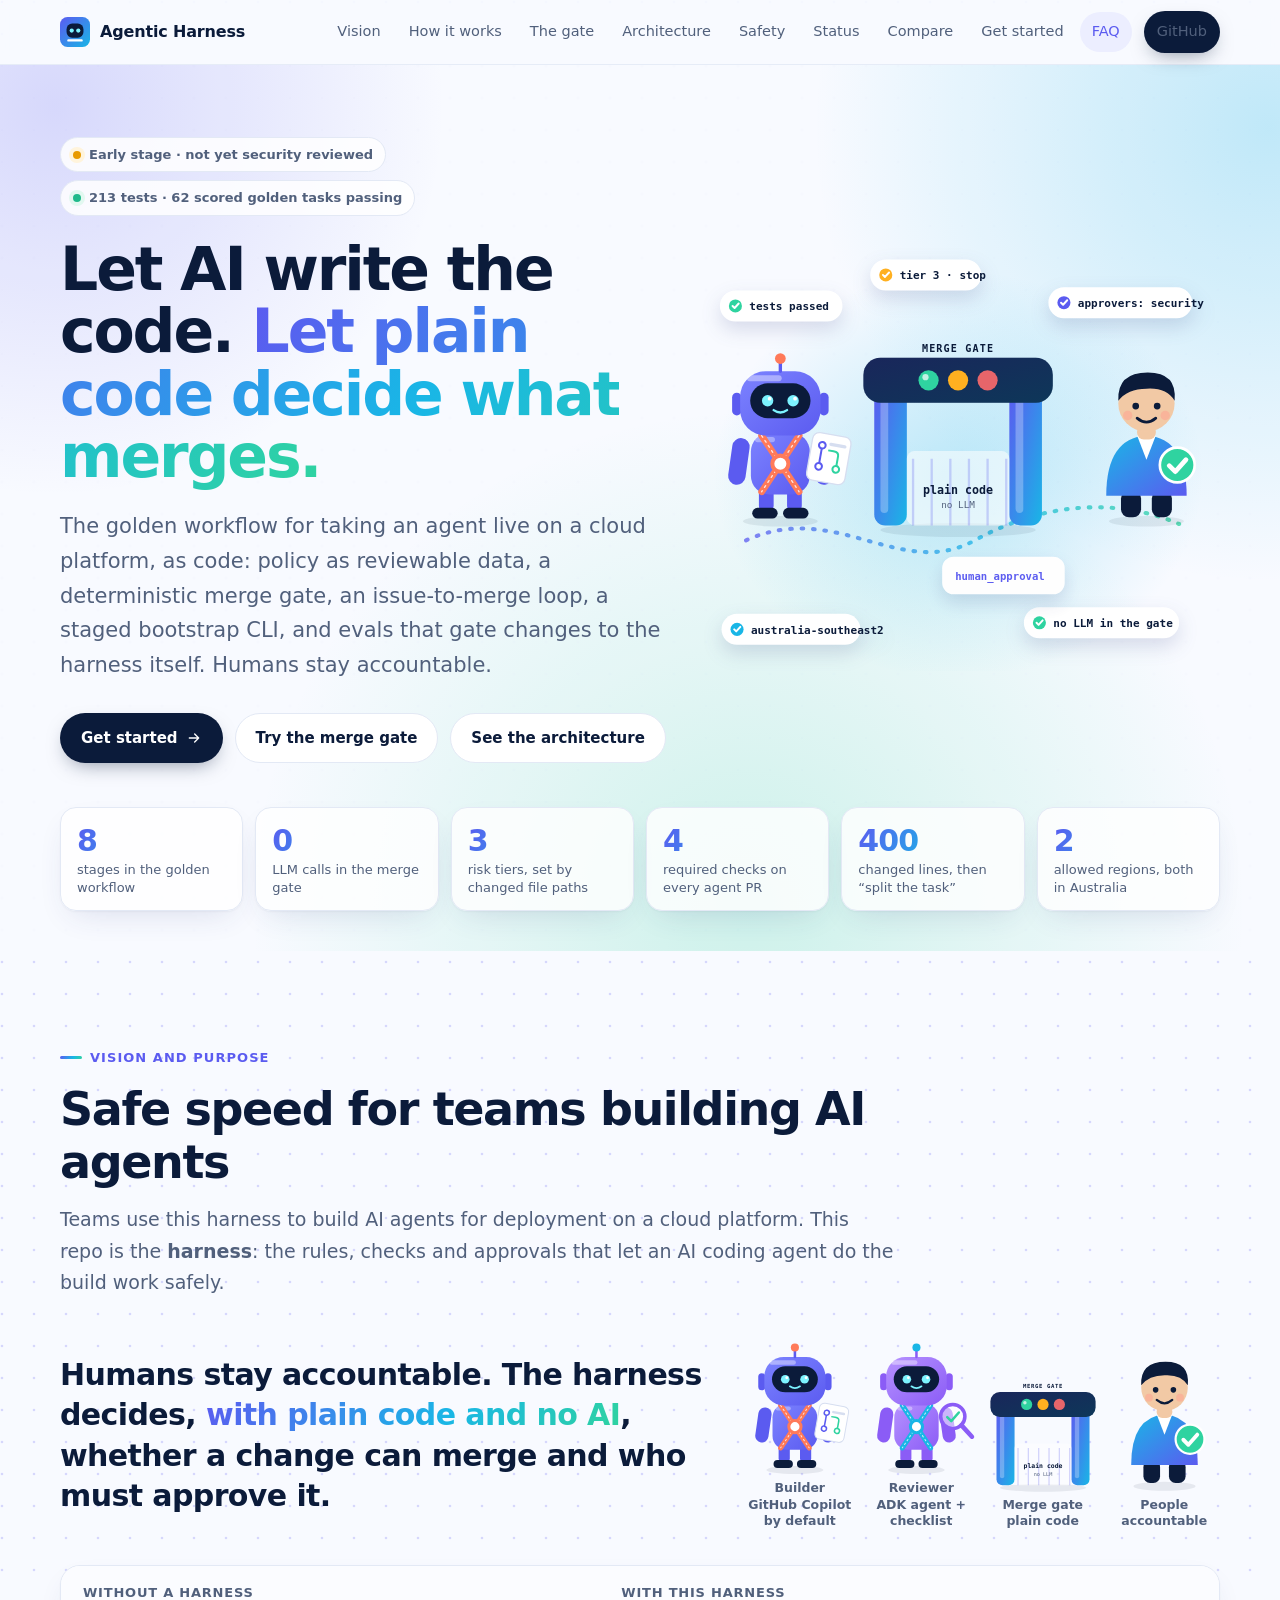
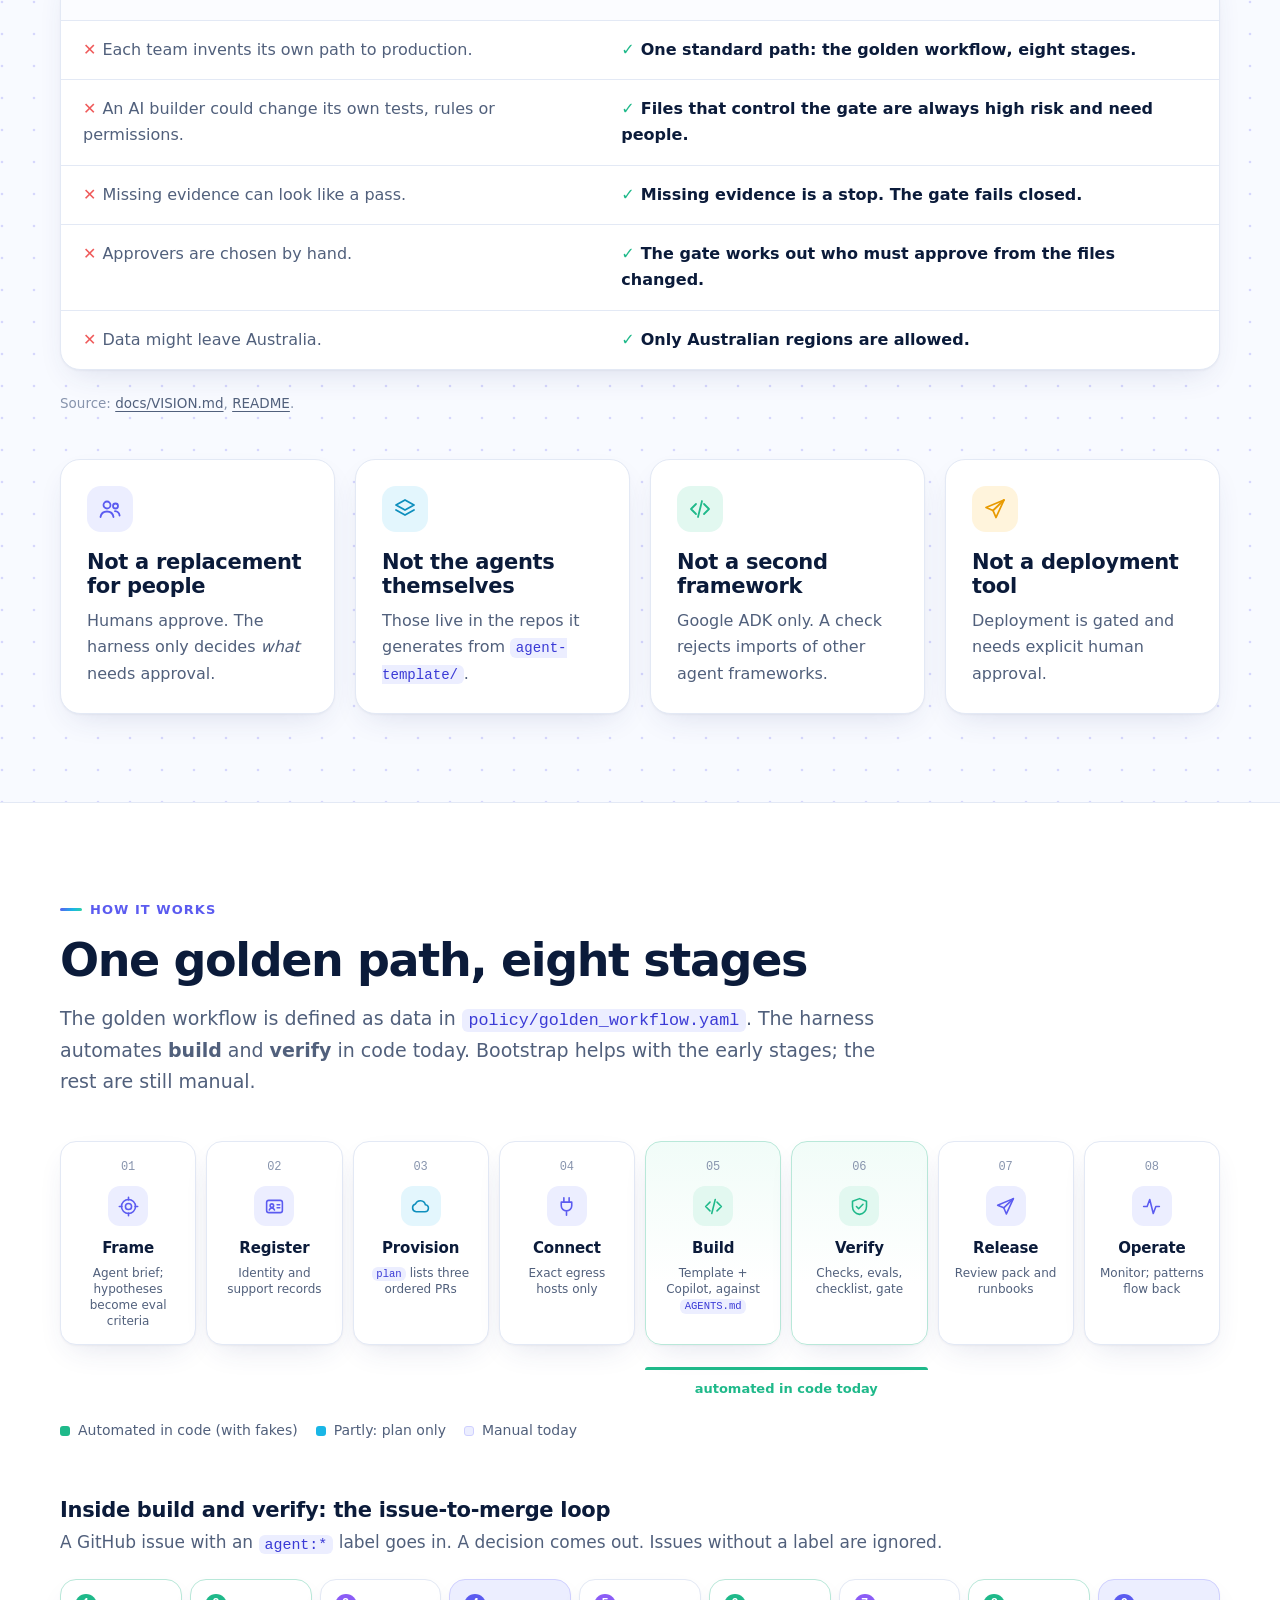
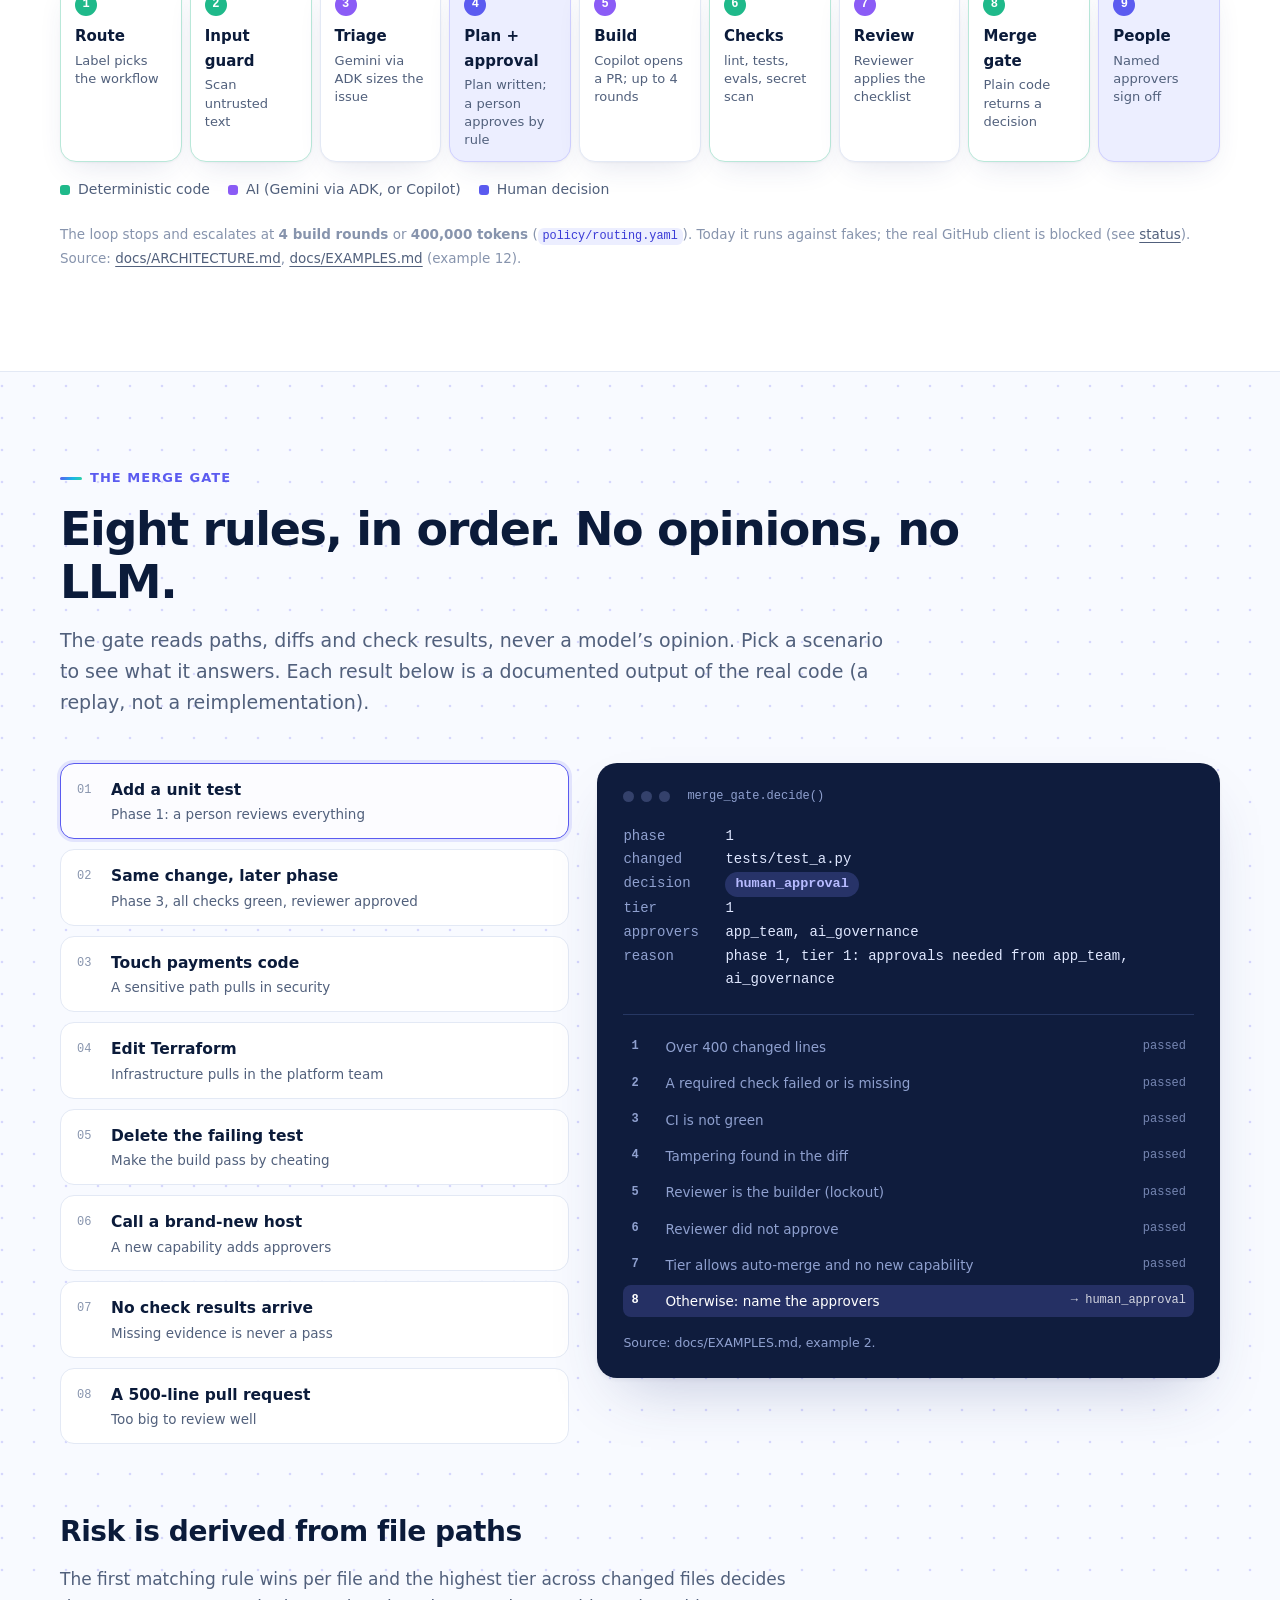
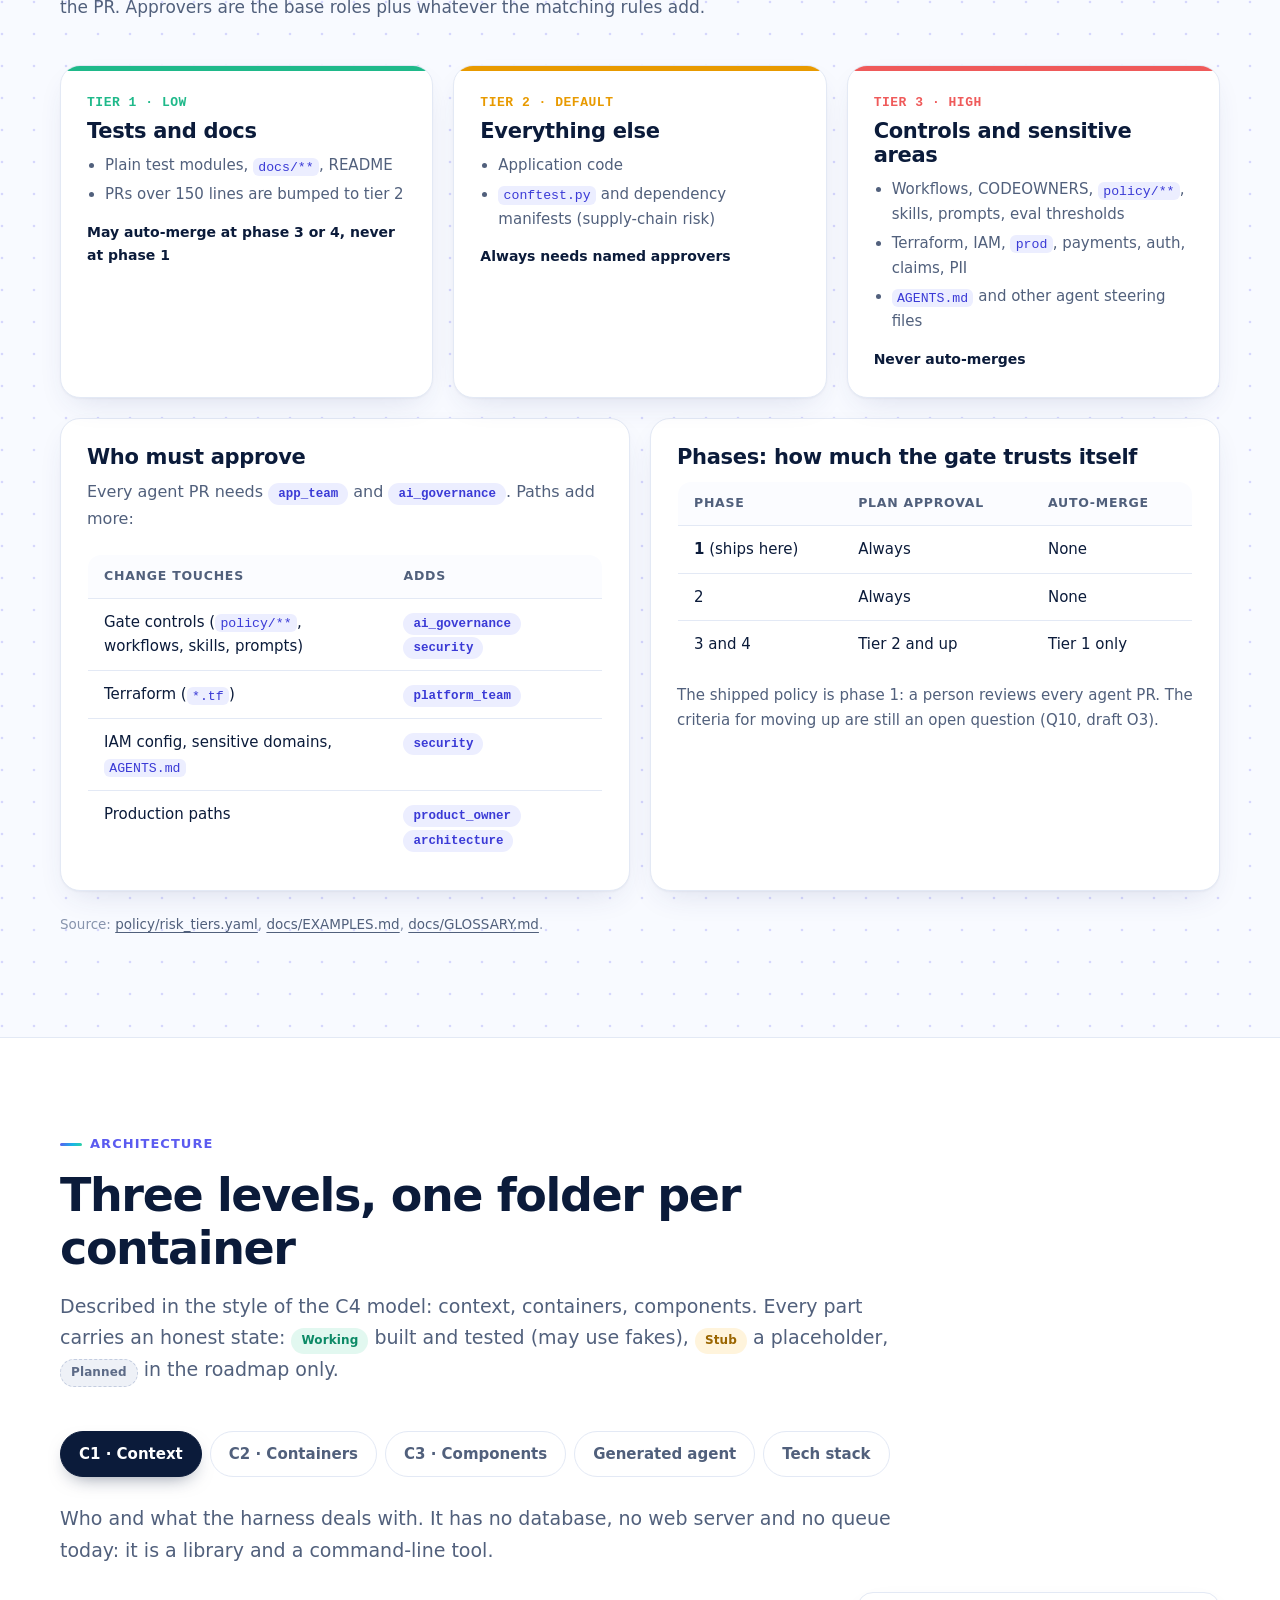
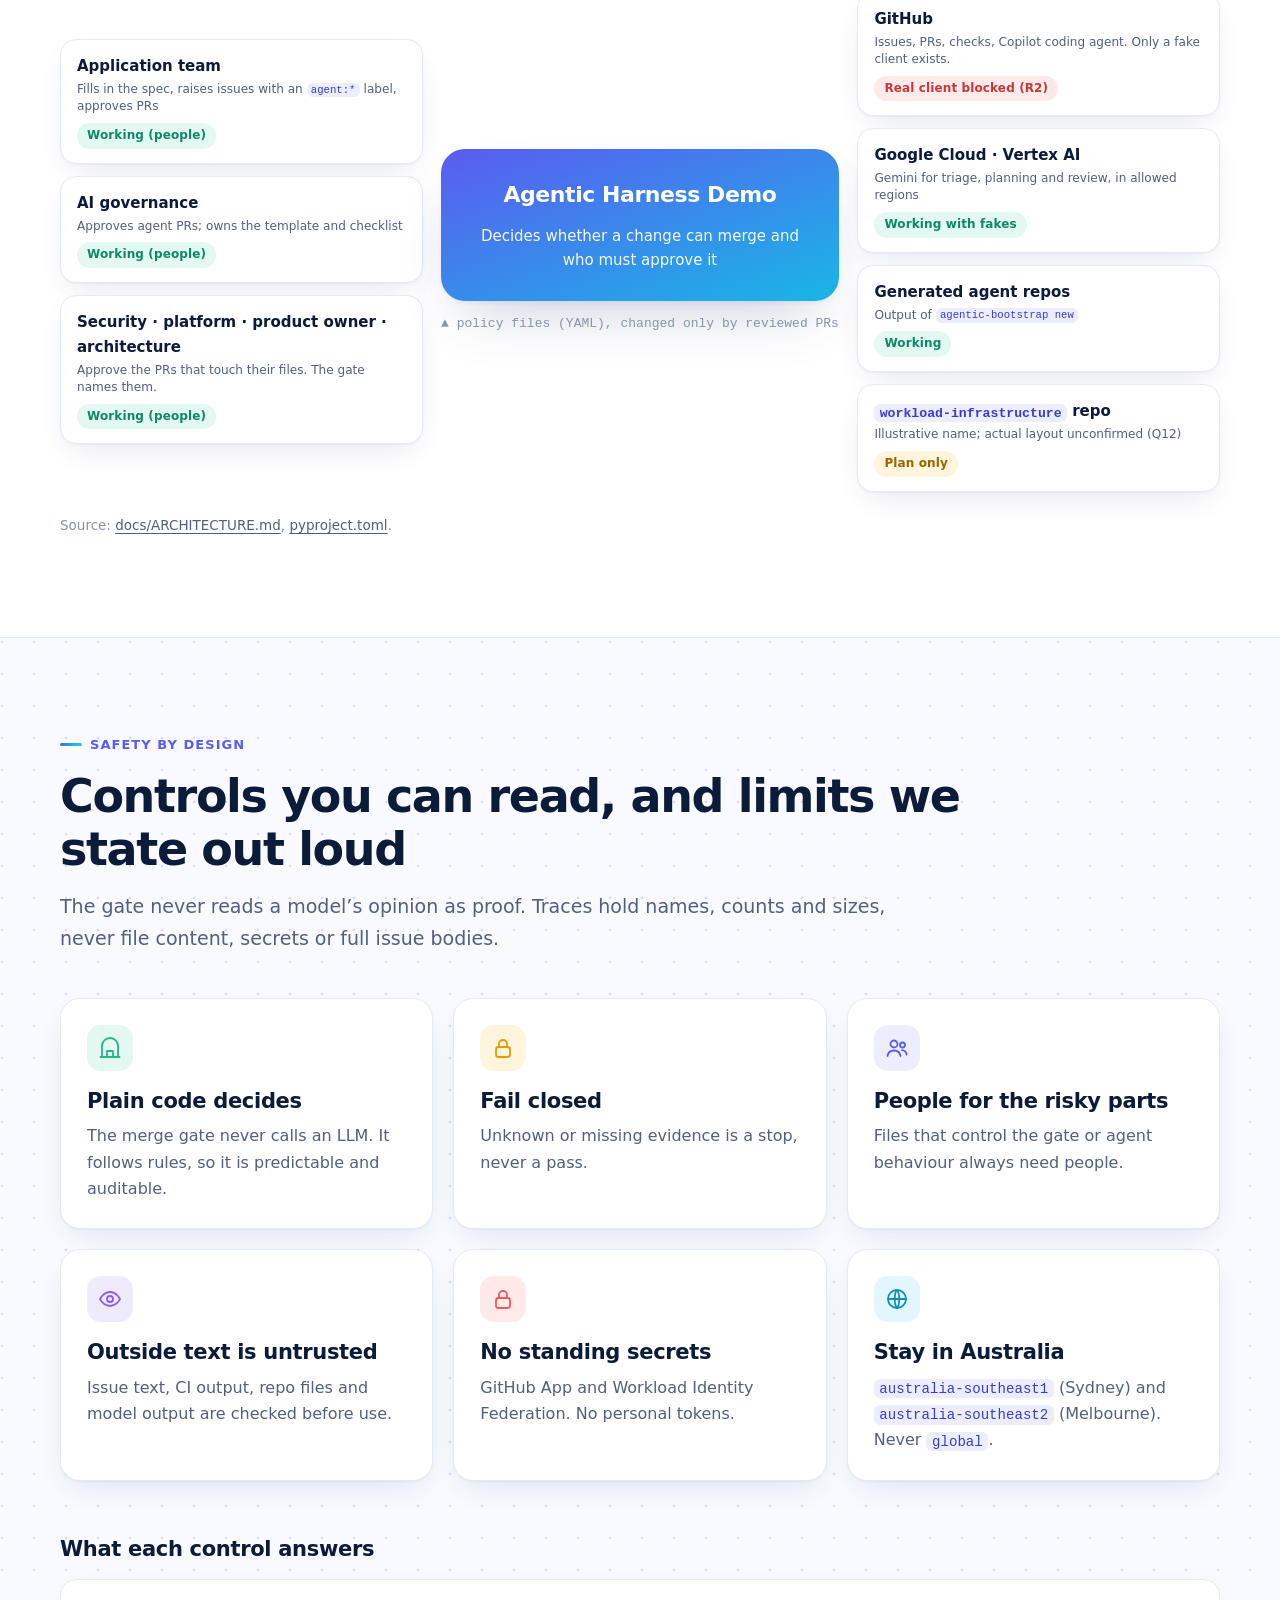
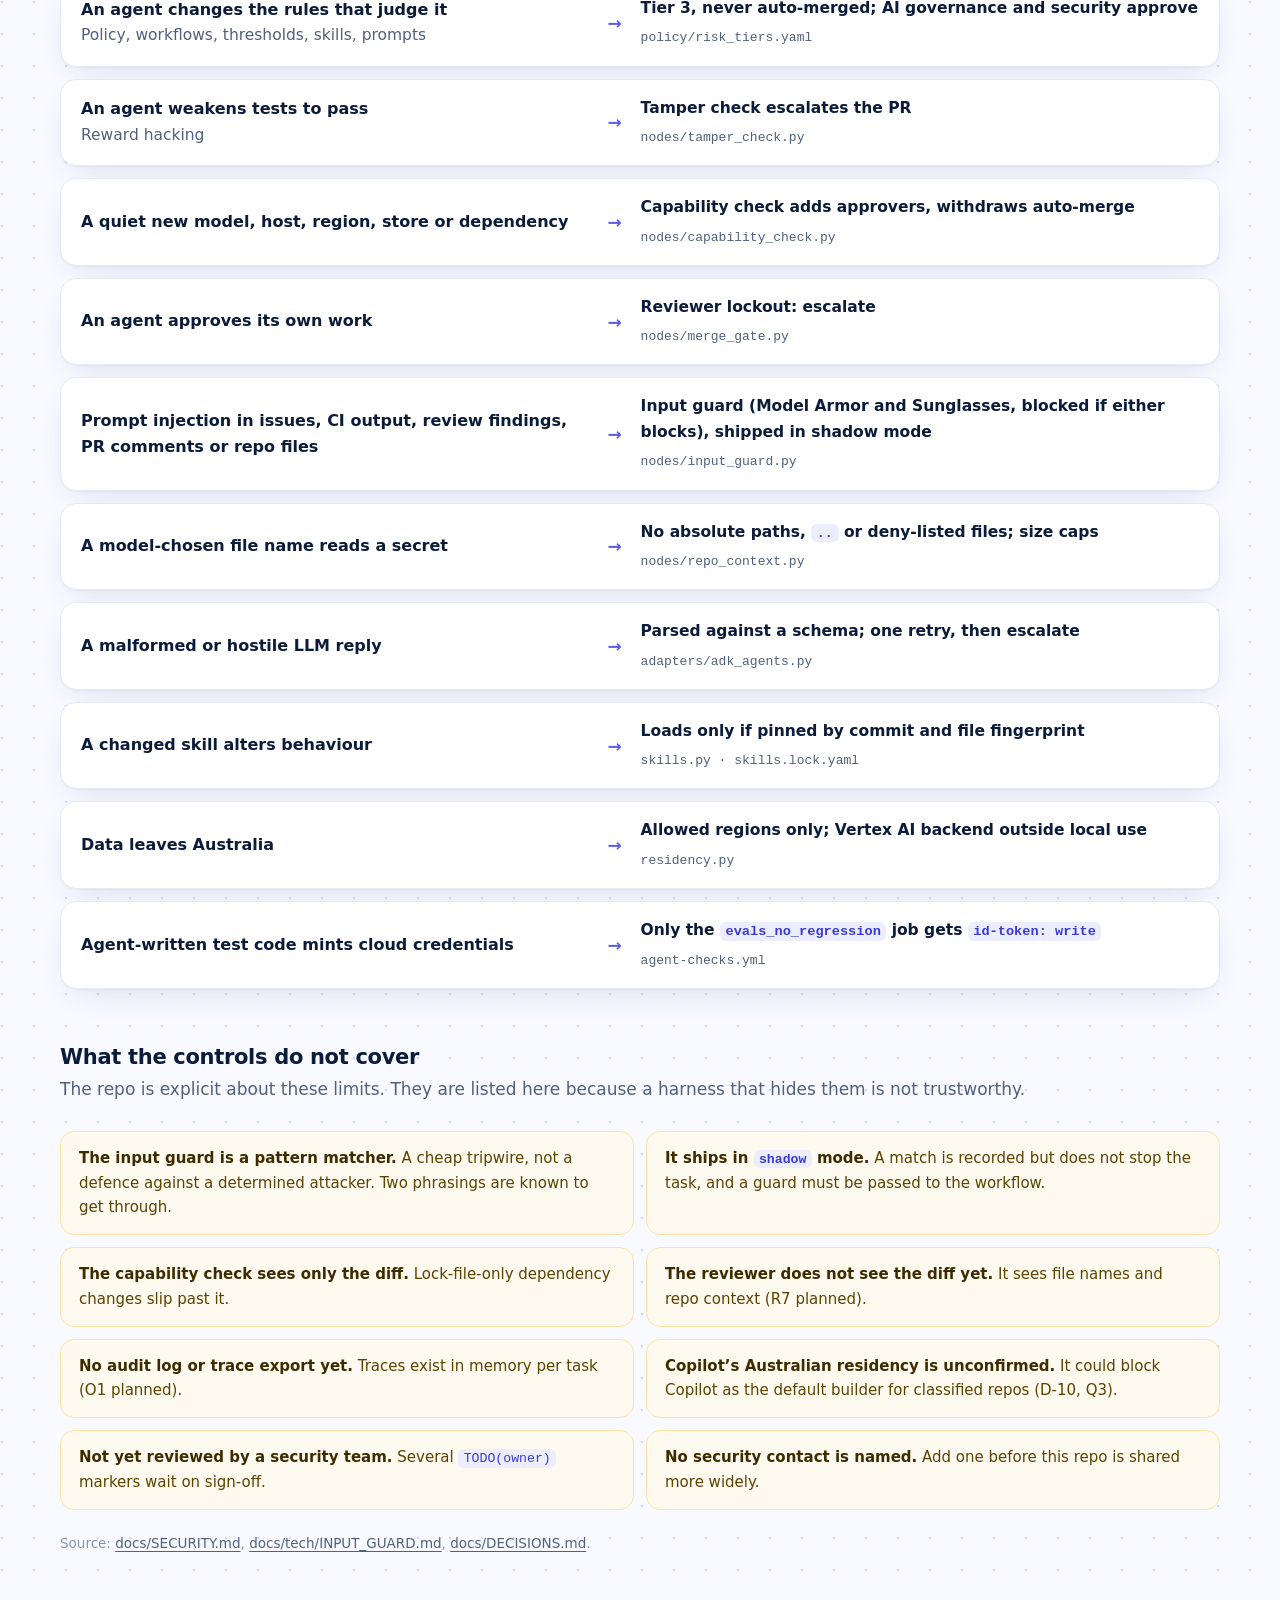
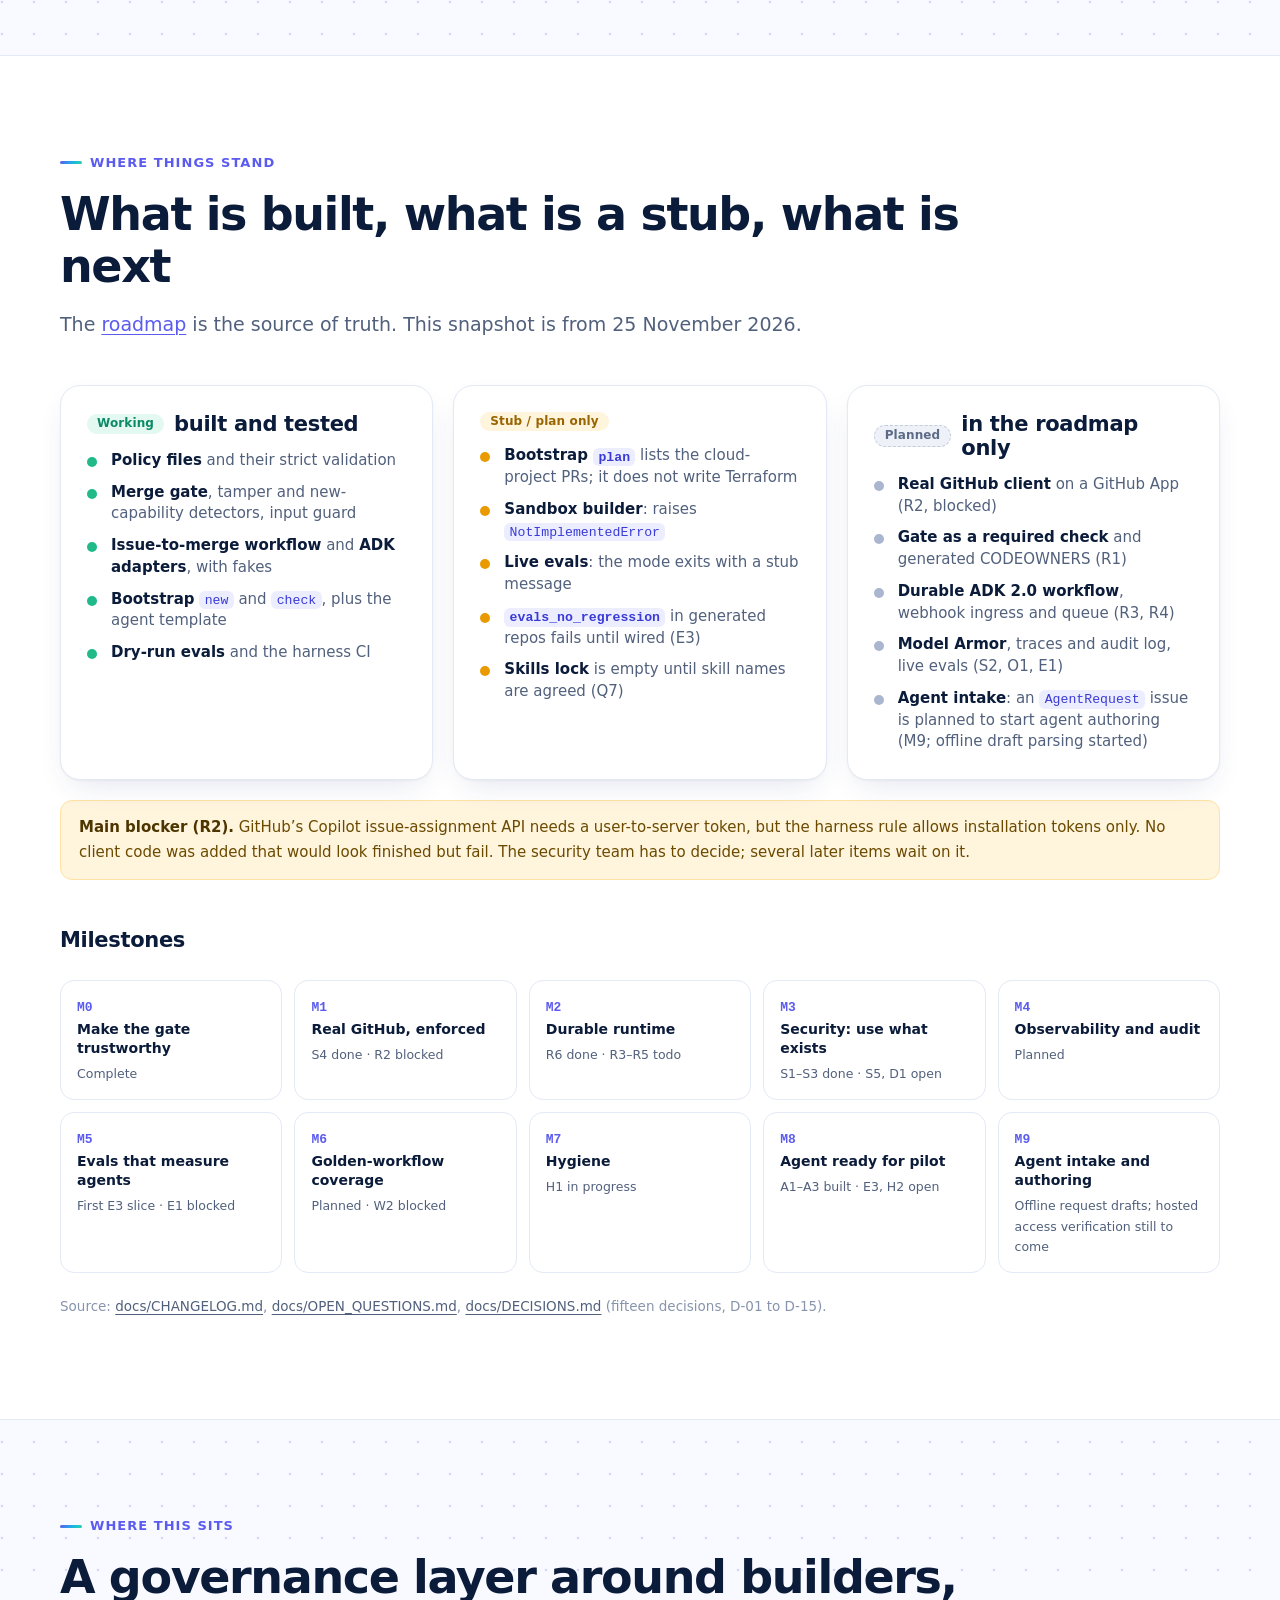
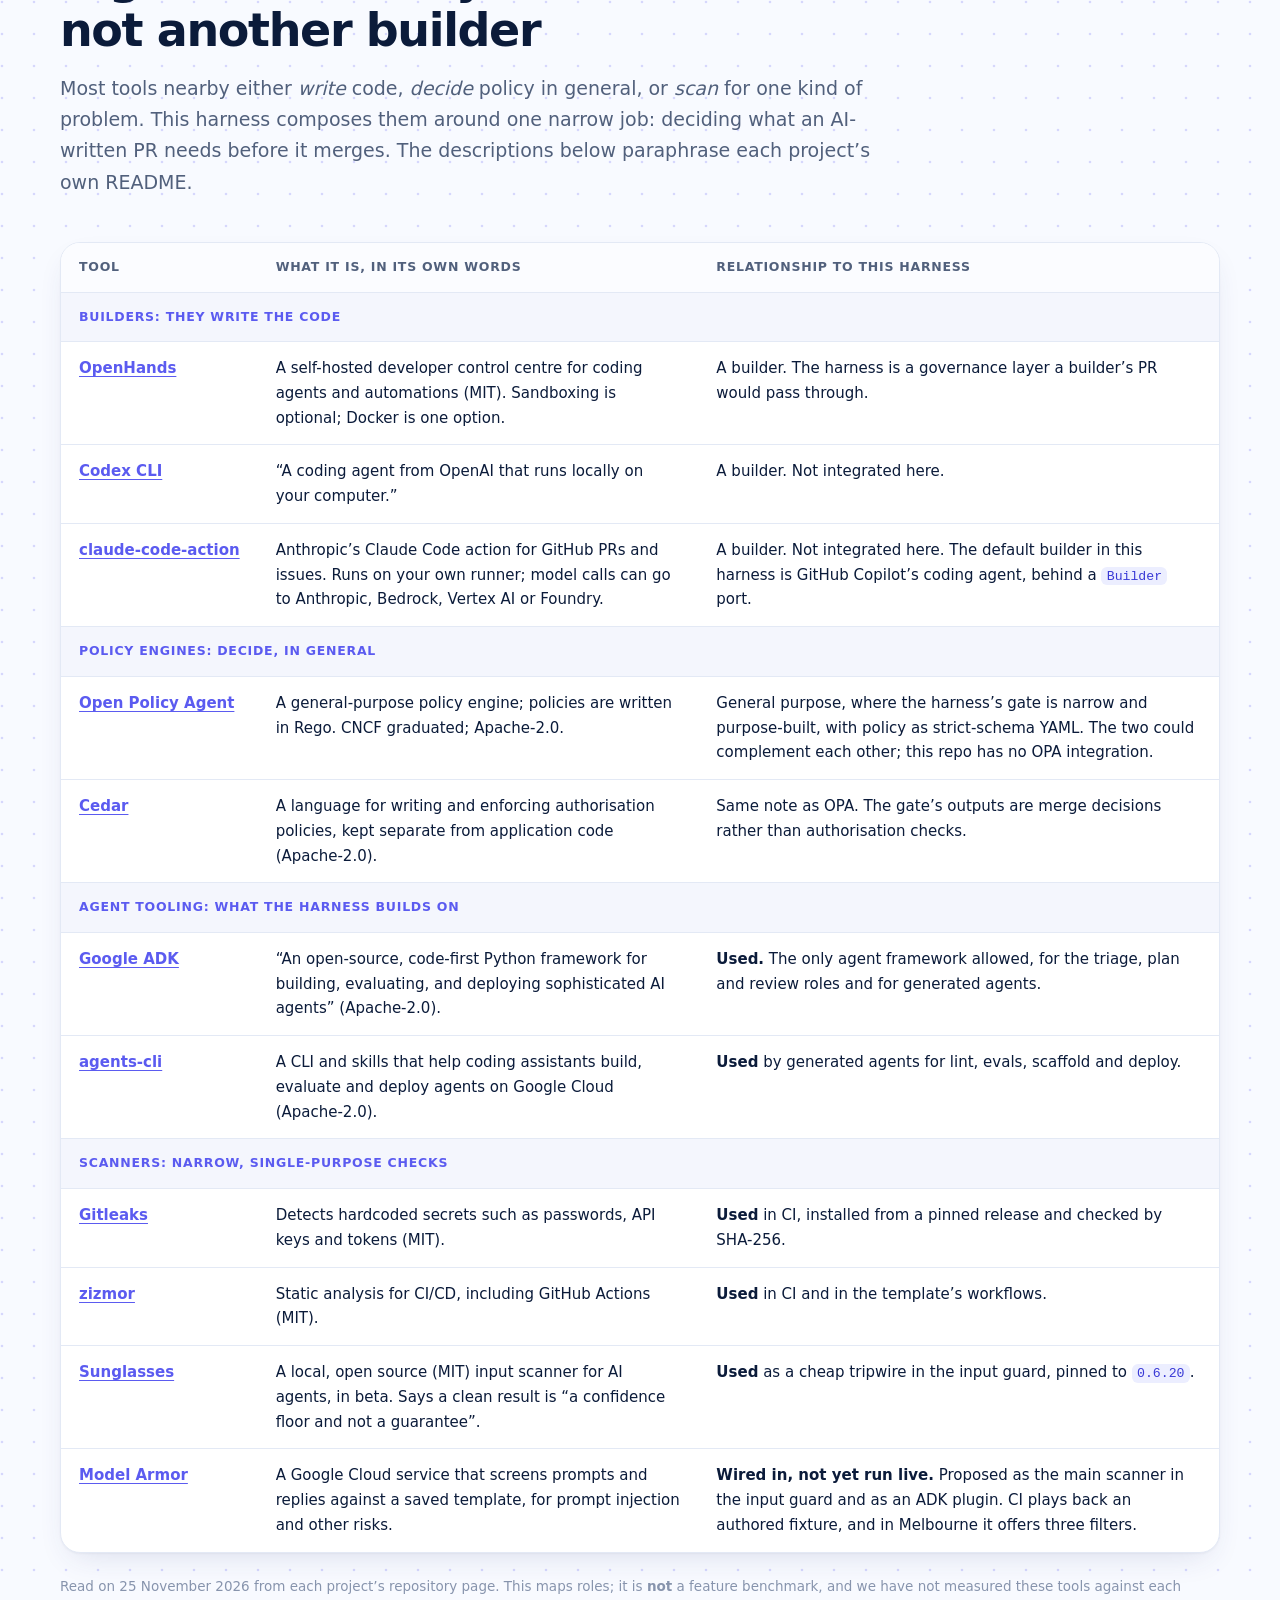
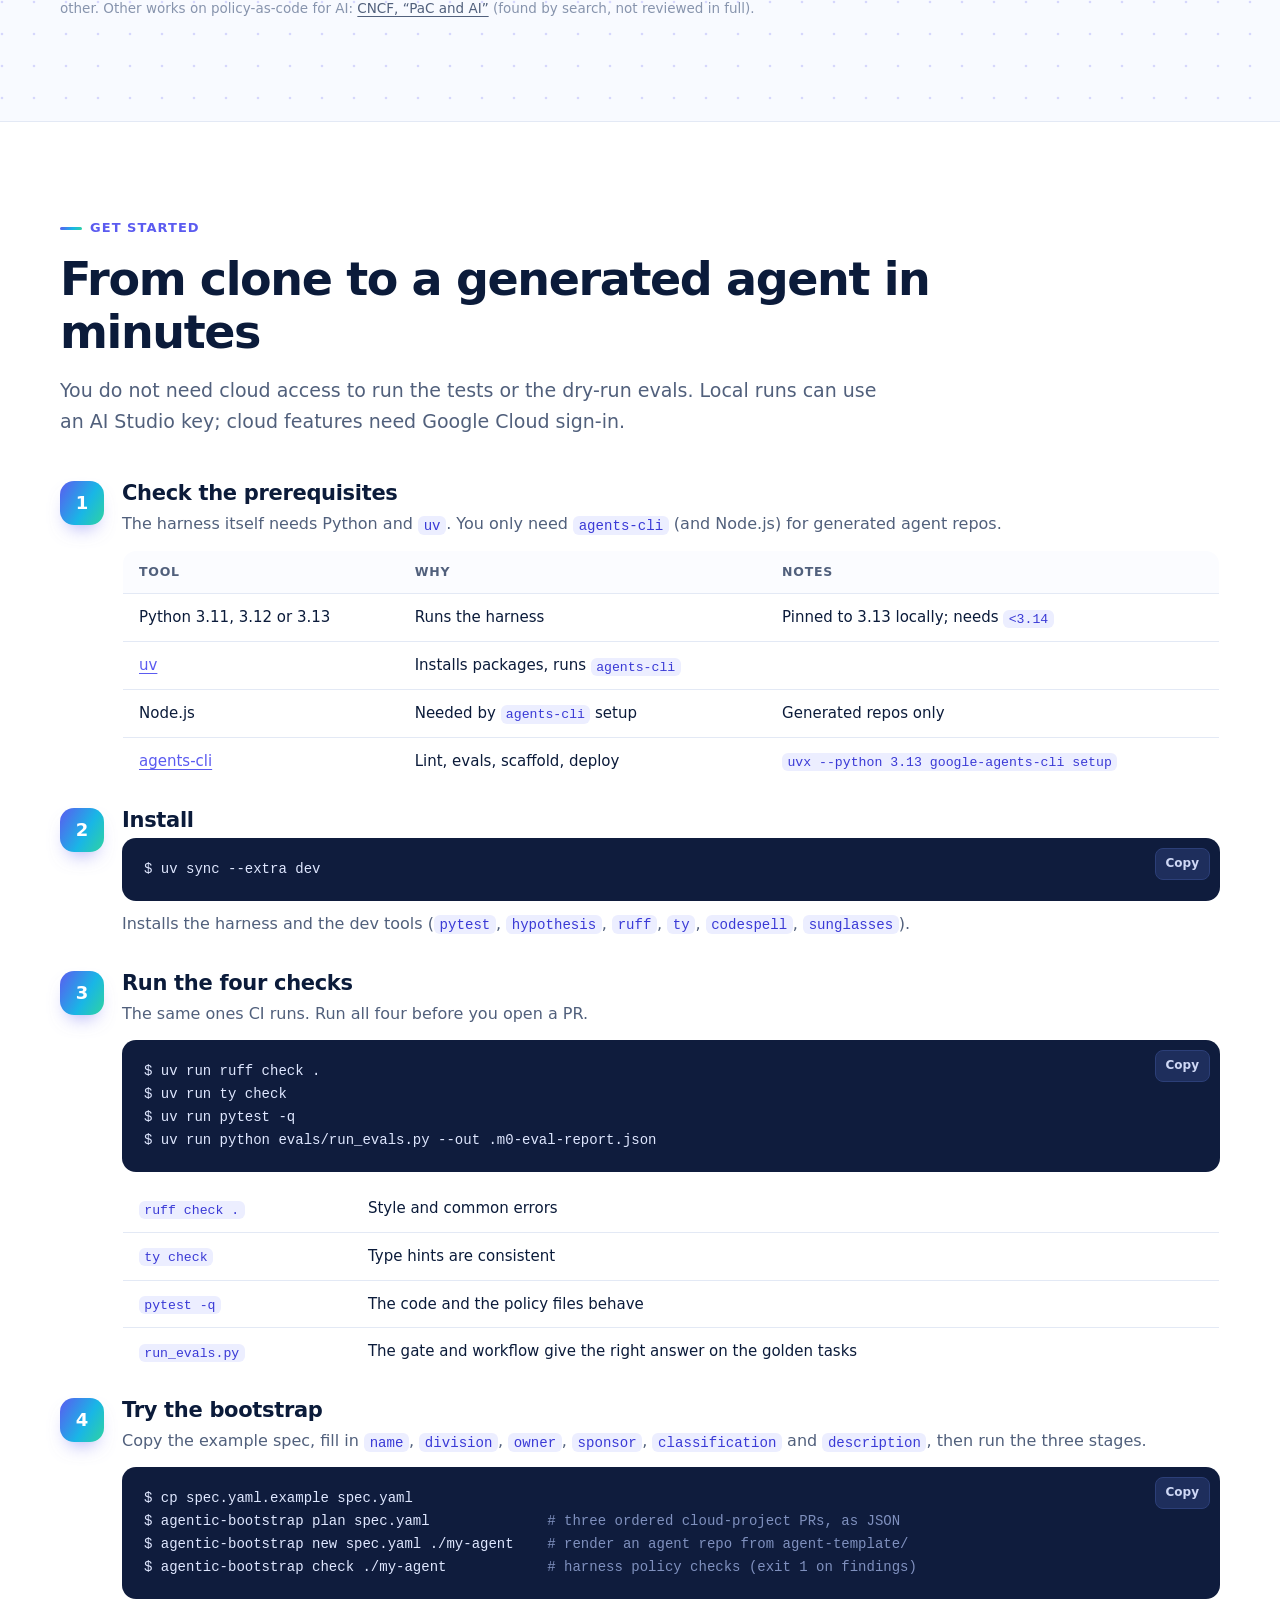
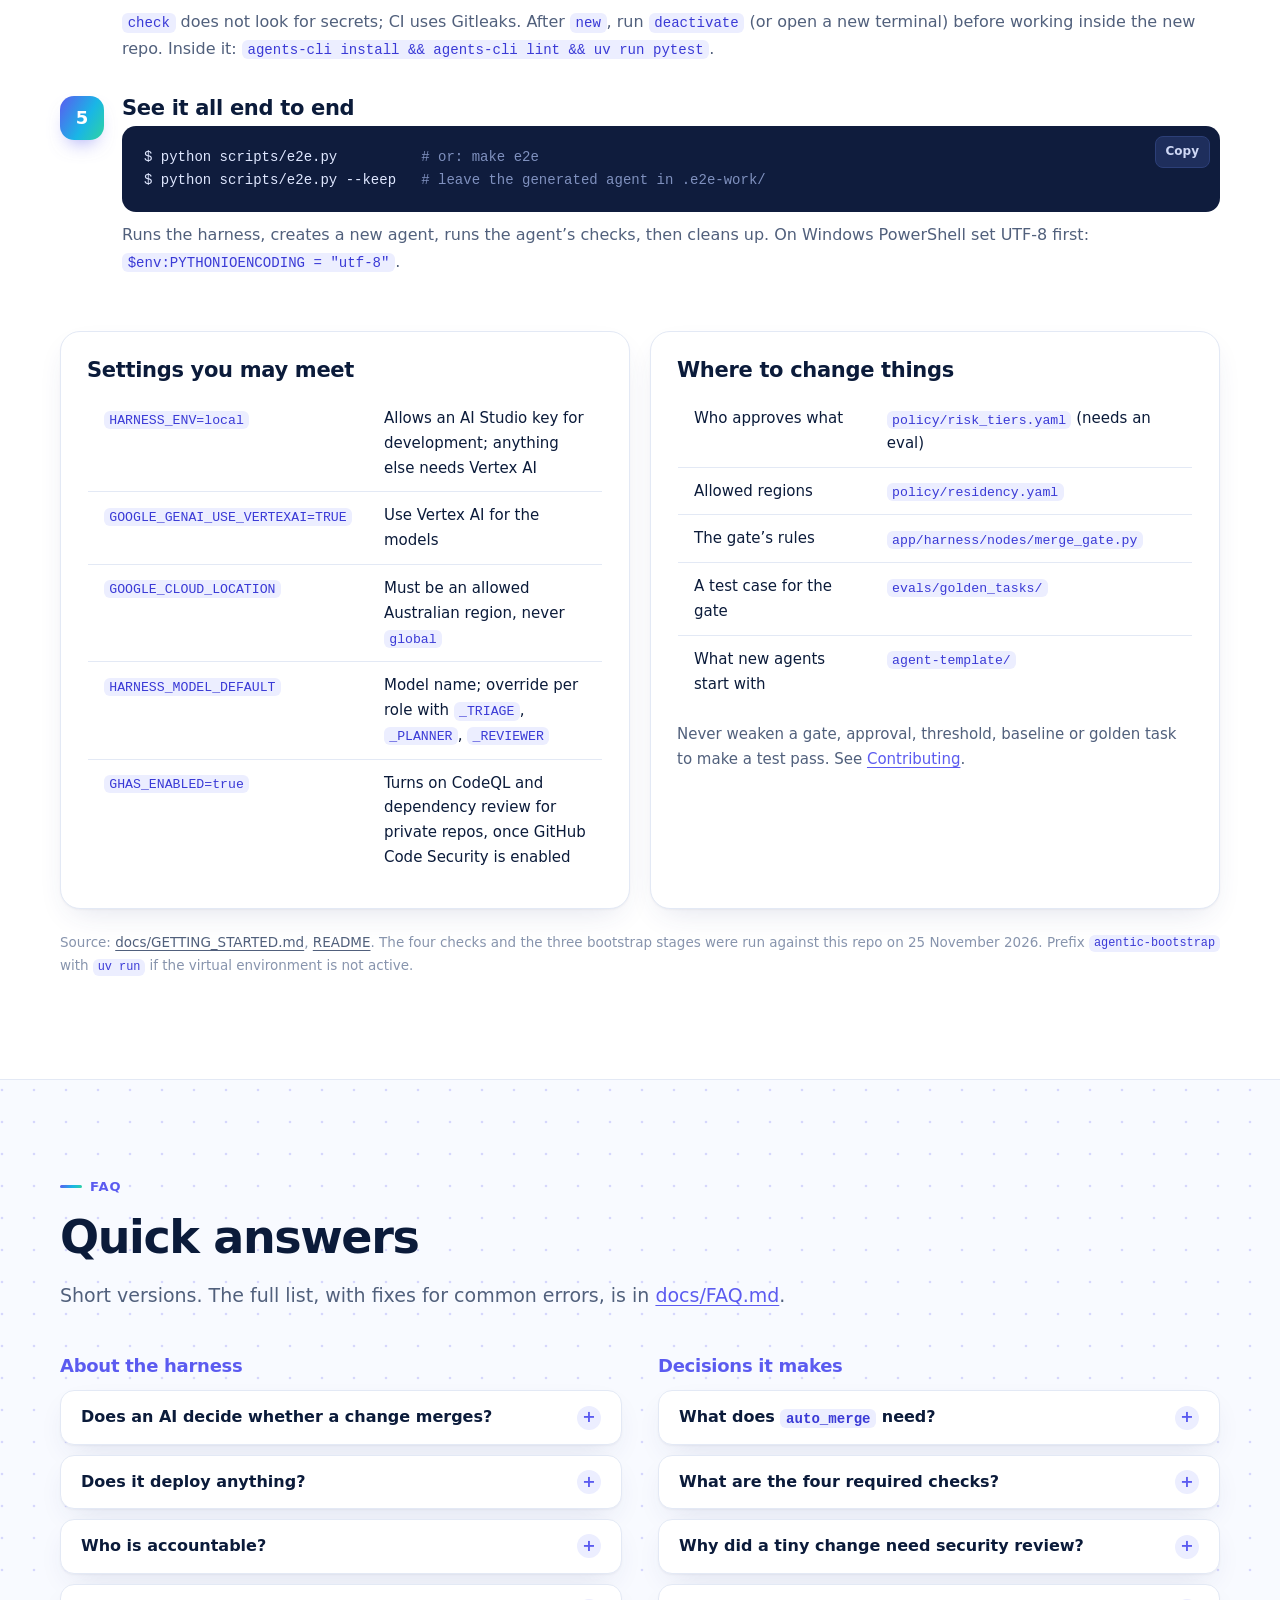
==== commit 3869c675: "feat(agent-request): implement agent request form, parsing logic, and access validation Signed-off-b" ====
--- a/site/index.html
+++ b/site/index.html
@@ -484,7 +484,7 @@
         <li><b>Gate as a required check</b> and generated CODEOWNERS (R1)</li>
         <li><b>Durable ADK 2.0 workflow</b>, webhook ingress and queue (R3, R4)</li>
         <li><b>Model Armor</b>, traces and audit log, live evals (S2, O1, E1)</li>
-        <li><b>Agent intake</b>: an <code>AgentRequest</code> issue builds an agent (M9, planning only)</li></ul></div>
+        <li><b>Agent intake</b>: an <code>AgentRequest</code> issue is planned to start agent authoring (M9; offline draft parsing started)</li></ul></div>
     </div>
     <div class="note blocker reveal"><strong>Main blocker (R2).</strong> GitHub’s Copilot issue-assignment API needs a user-to-server token, but the harness rule allows installation tokens only. No client code was added that would look finished but fail. The security team has to decide; several later items wait on it.</div>
 
@@ -499,7 +499,7 @@
       <div class="ms"><b>M6</b><span>Golden-workflow coverage</span><small>Planned · W2 blocked</small></div>
       <div class="ms"><b>M7</b><span>Hygiene</span><small>H1 in progress</small></div>
       <div class="ms"><b>M8</b><span>Agent ready for pilot</span><small>A1–A3 built · E3, H2 open</small></div>
-      <div class="ms"><b>M9</b><span>Agent intake and authoring</span><small>Planning only, no code</small></div>
+      <div class="ms"><b>M9</b><span>Agent intake and authoring</span><small>Offline request drafts; hosted access verification still to come</small></div>
     </div>
     <p class="src">Source: <a href="https://github.com/phermens-slalom/agentic-harness-demo/blob/main/docs/CHANGELOG.md">docs/CHANGELOG.md</a>, <a href="https://github.com/phermens-slalom/agentic-harness-demo/blob/main/docs/OPEN_QUESTIONS.md">docs/OPEN_QUESTIONS.md</a>, <a href="https://github.com/phermens-slalom/agentic-harness-demo/blob/main/docs/DECISIONS.md">docs/DECISIONS.md</a> (fifteen decisions, D-01 to D-15).</p>
   </div>
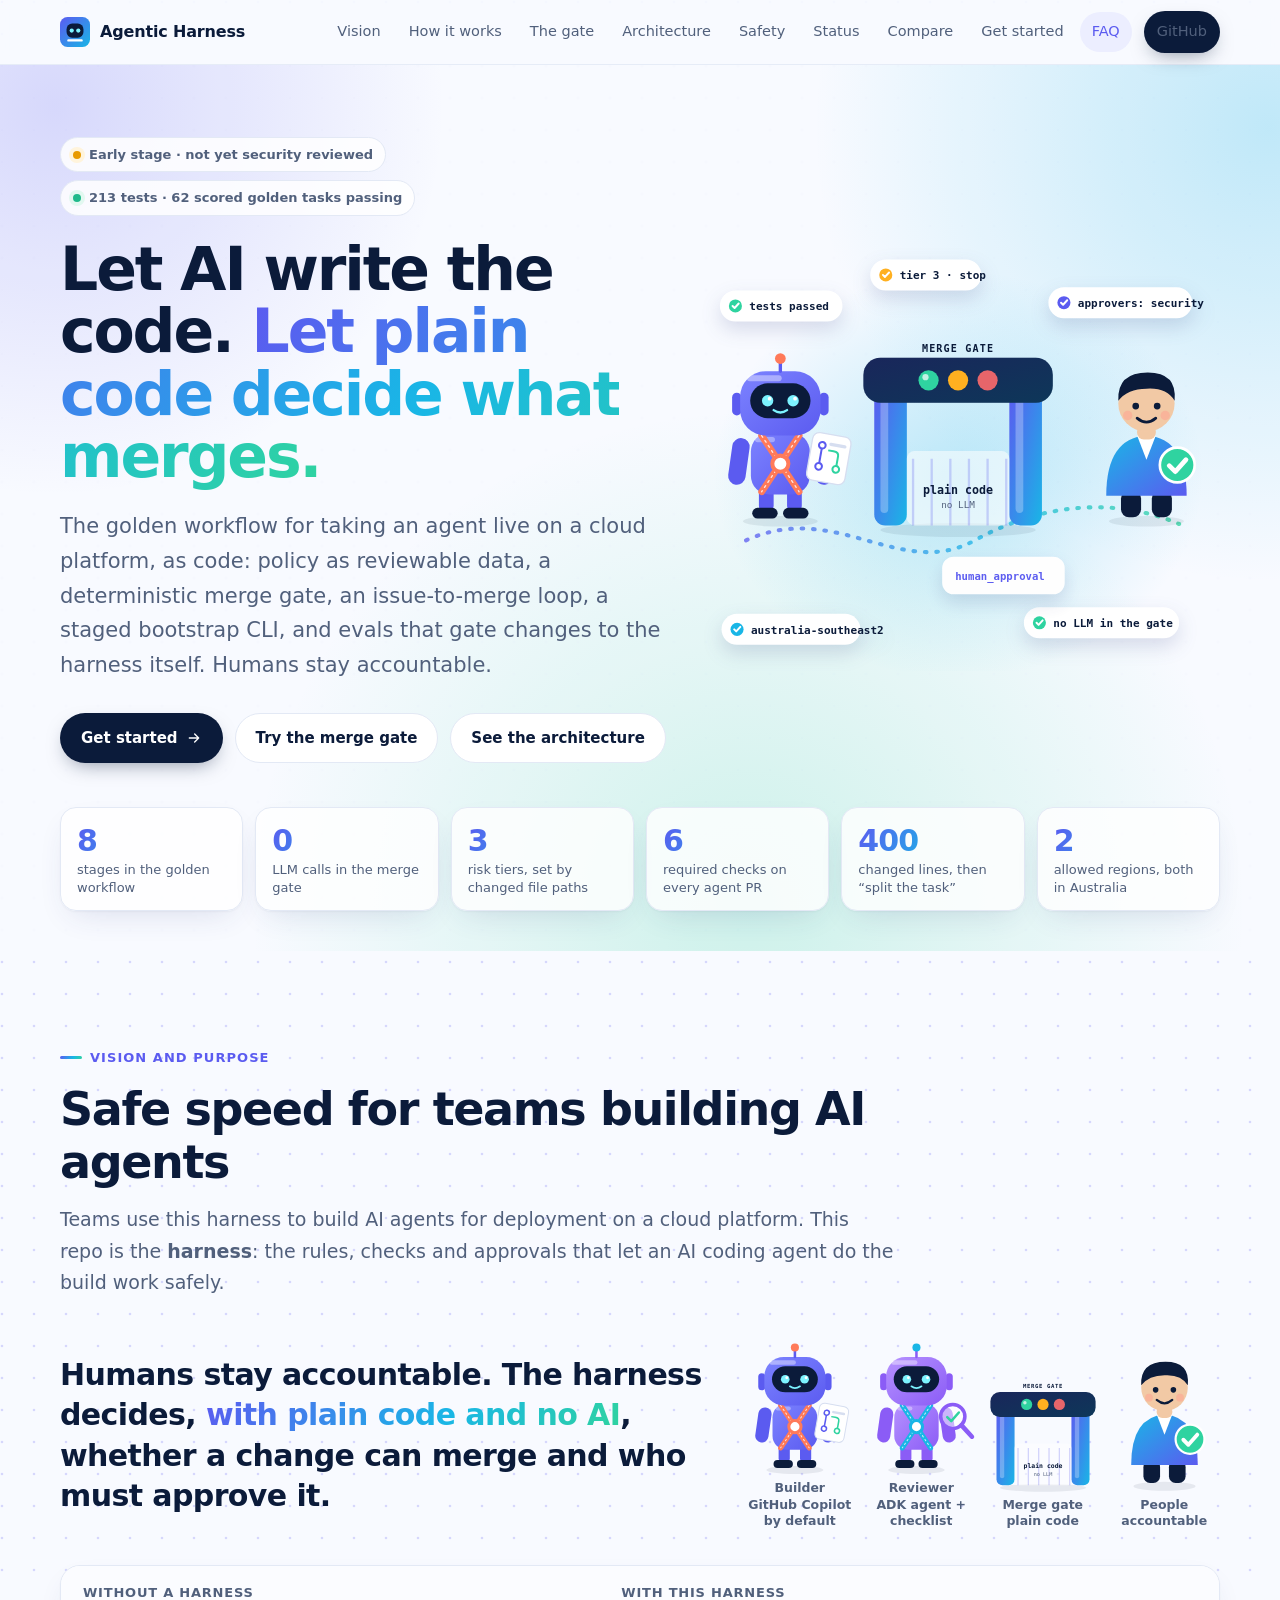
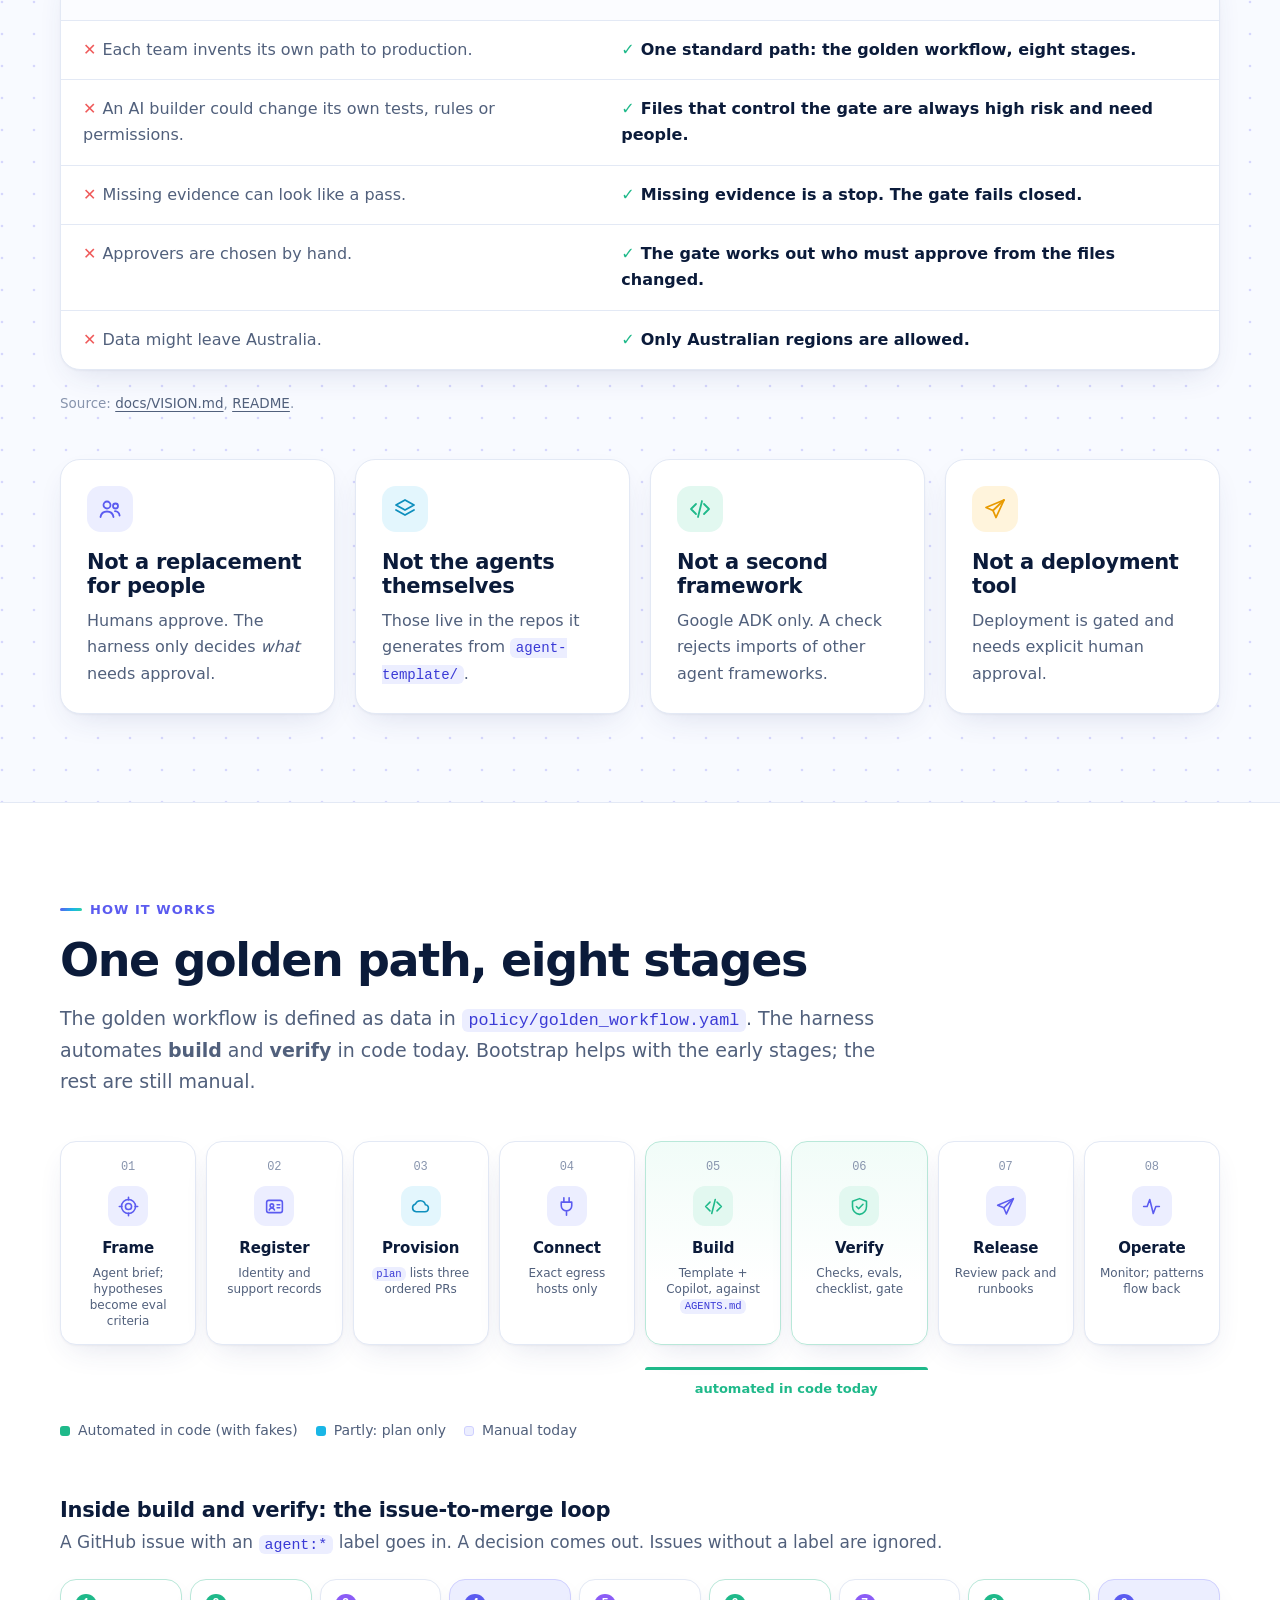
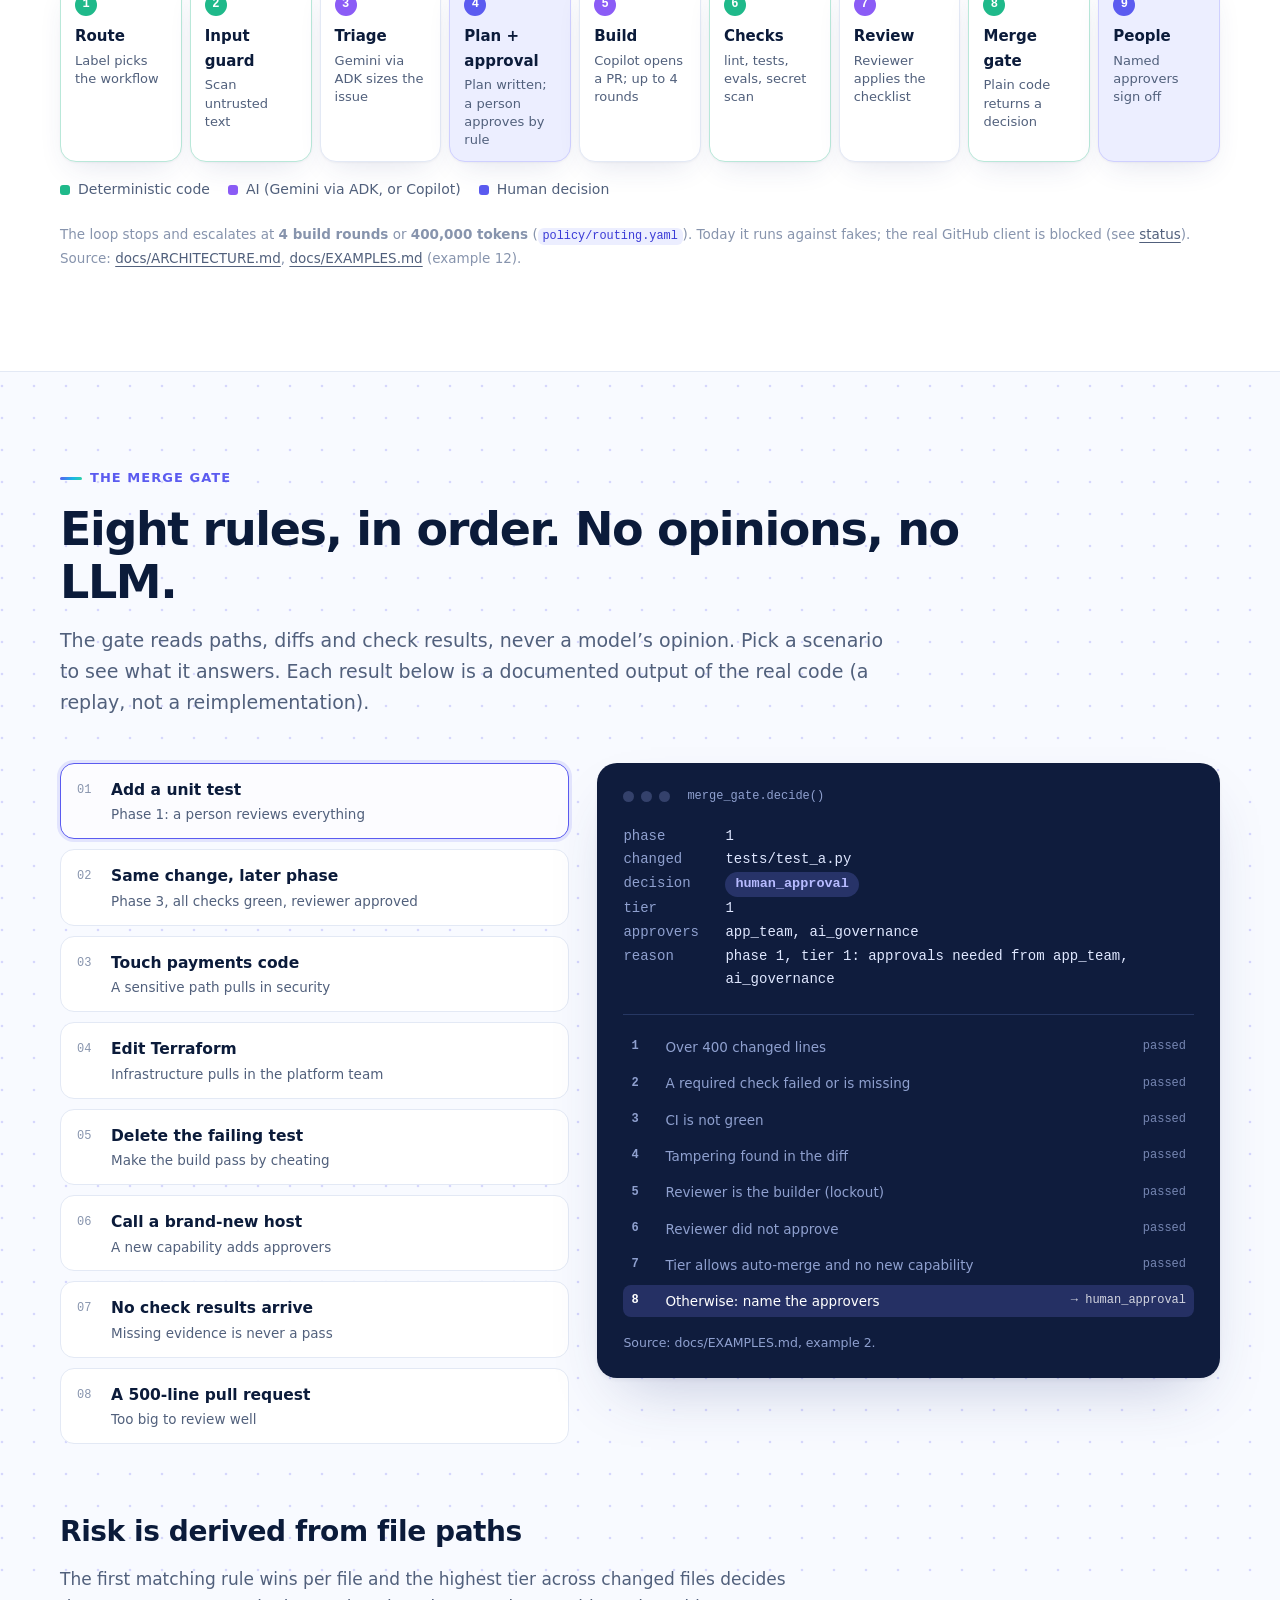
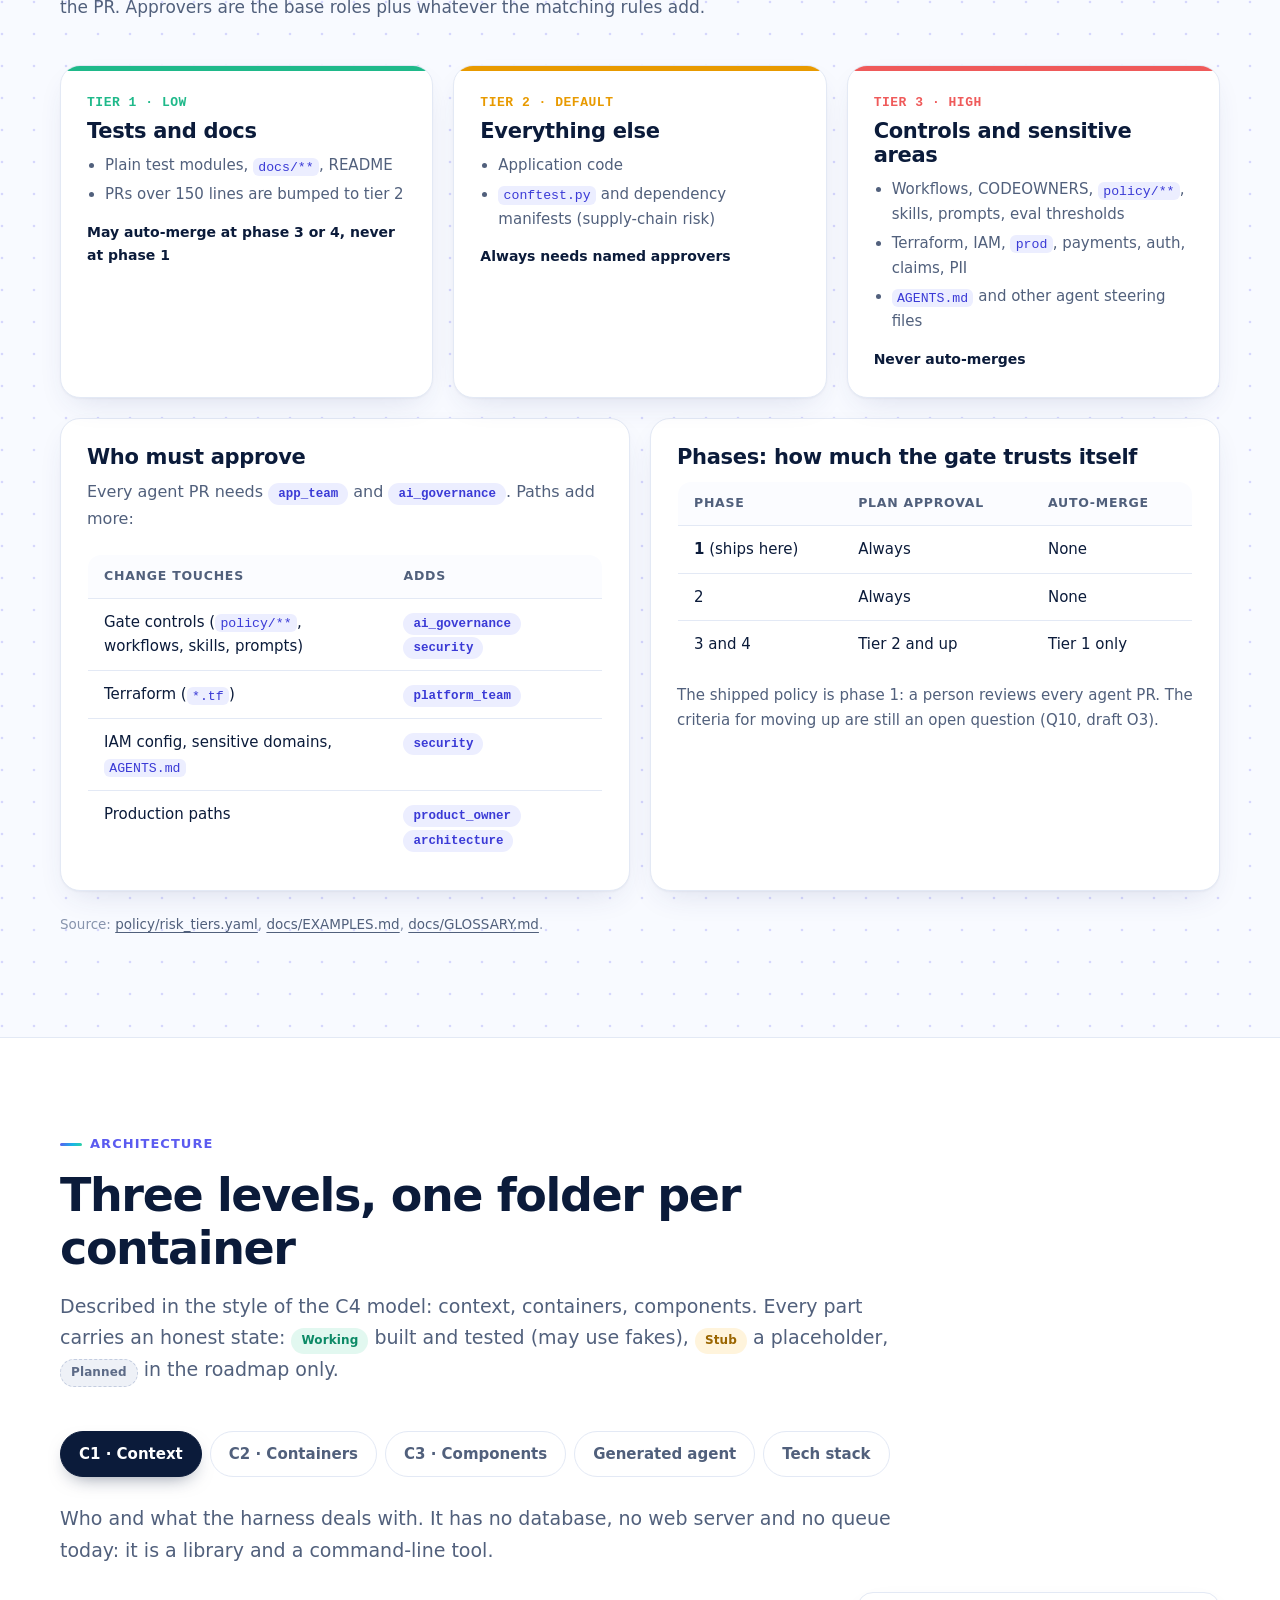
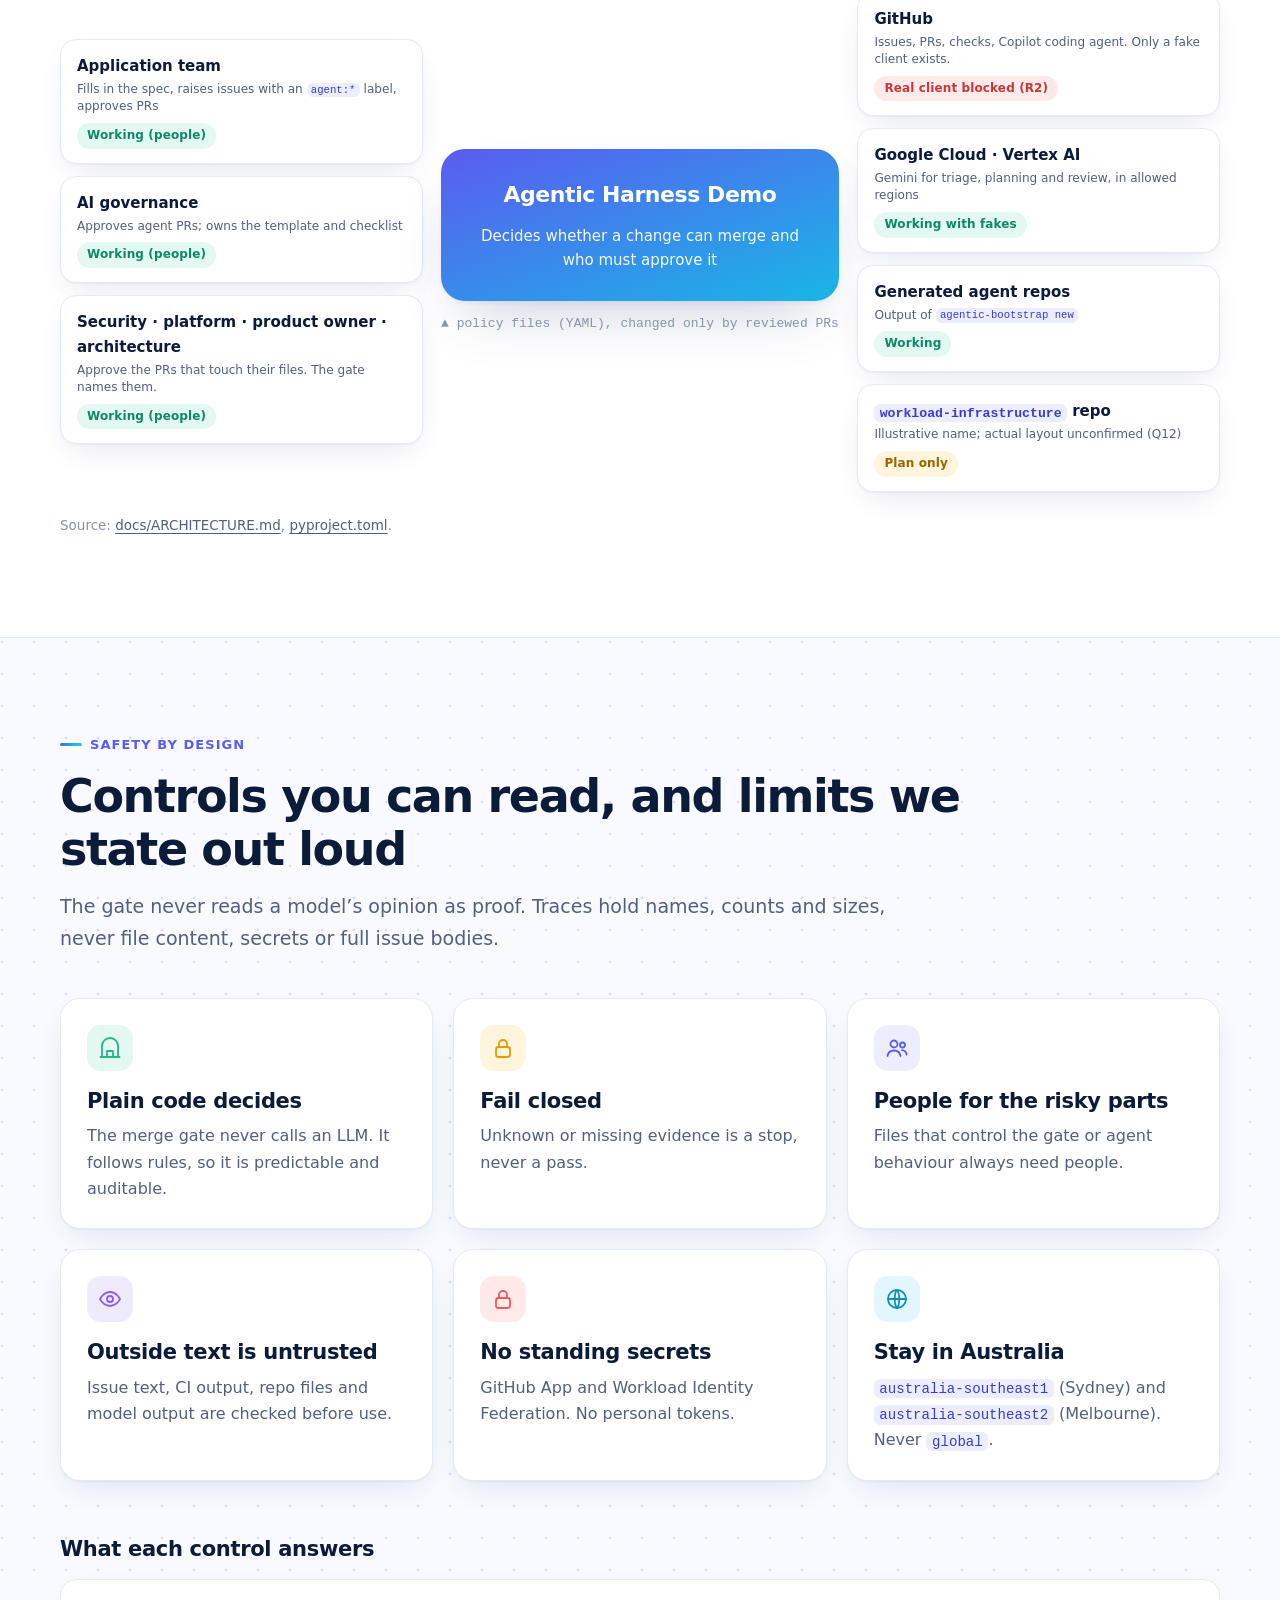
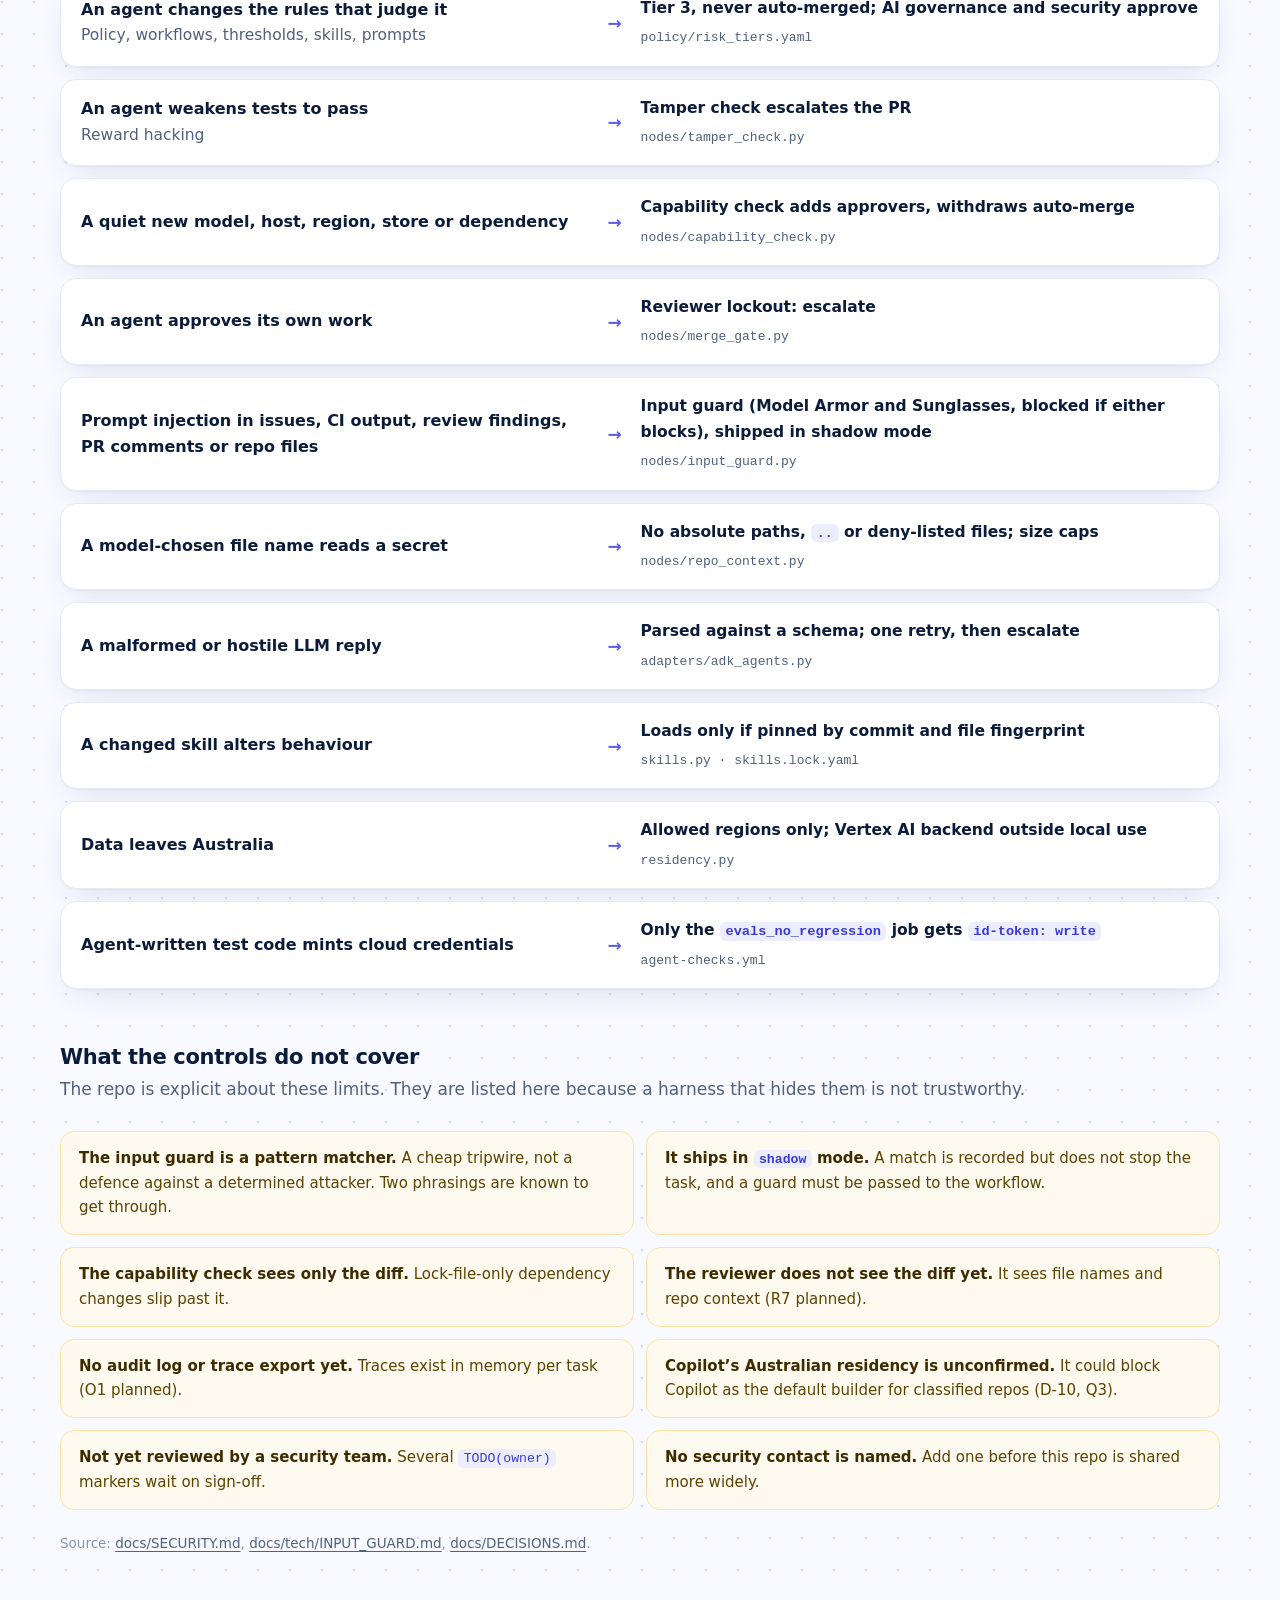
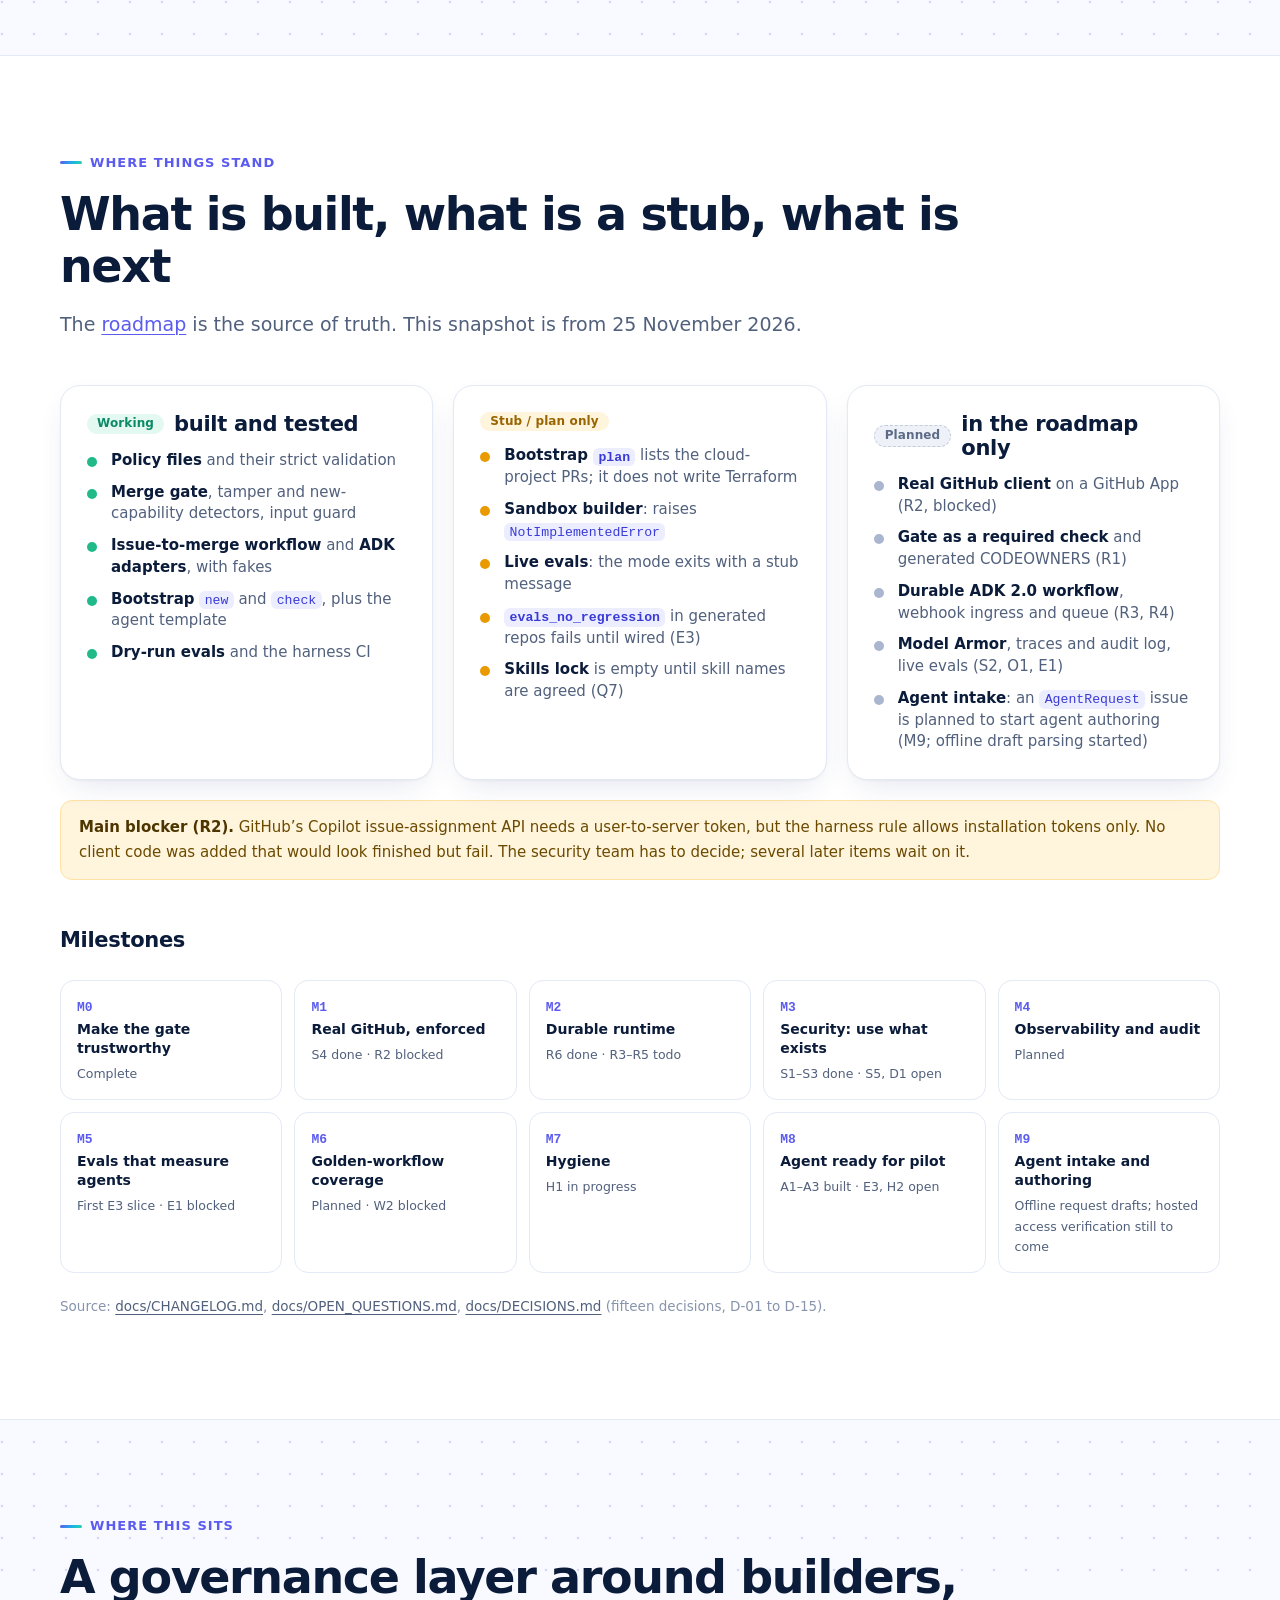
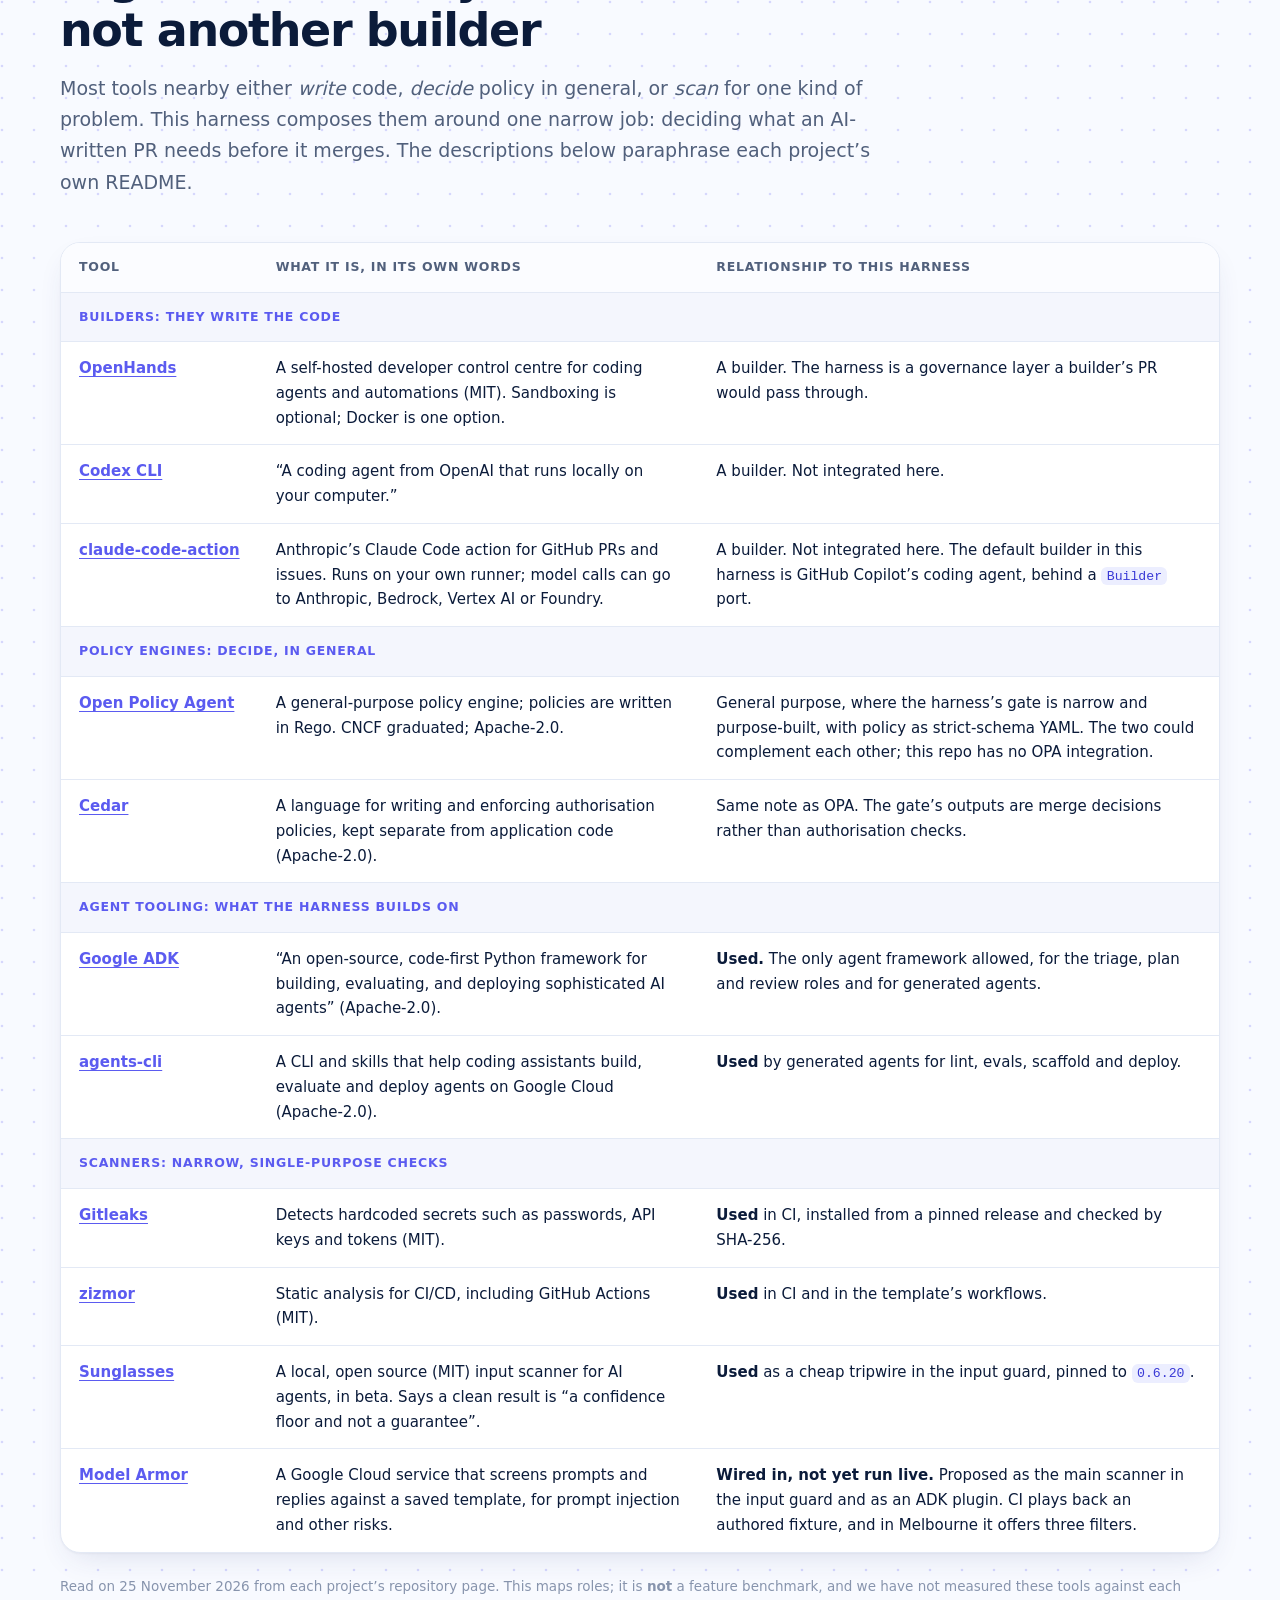
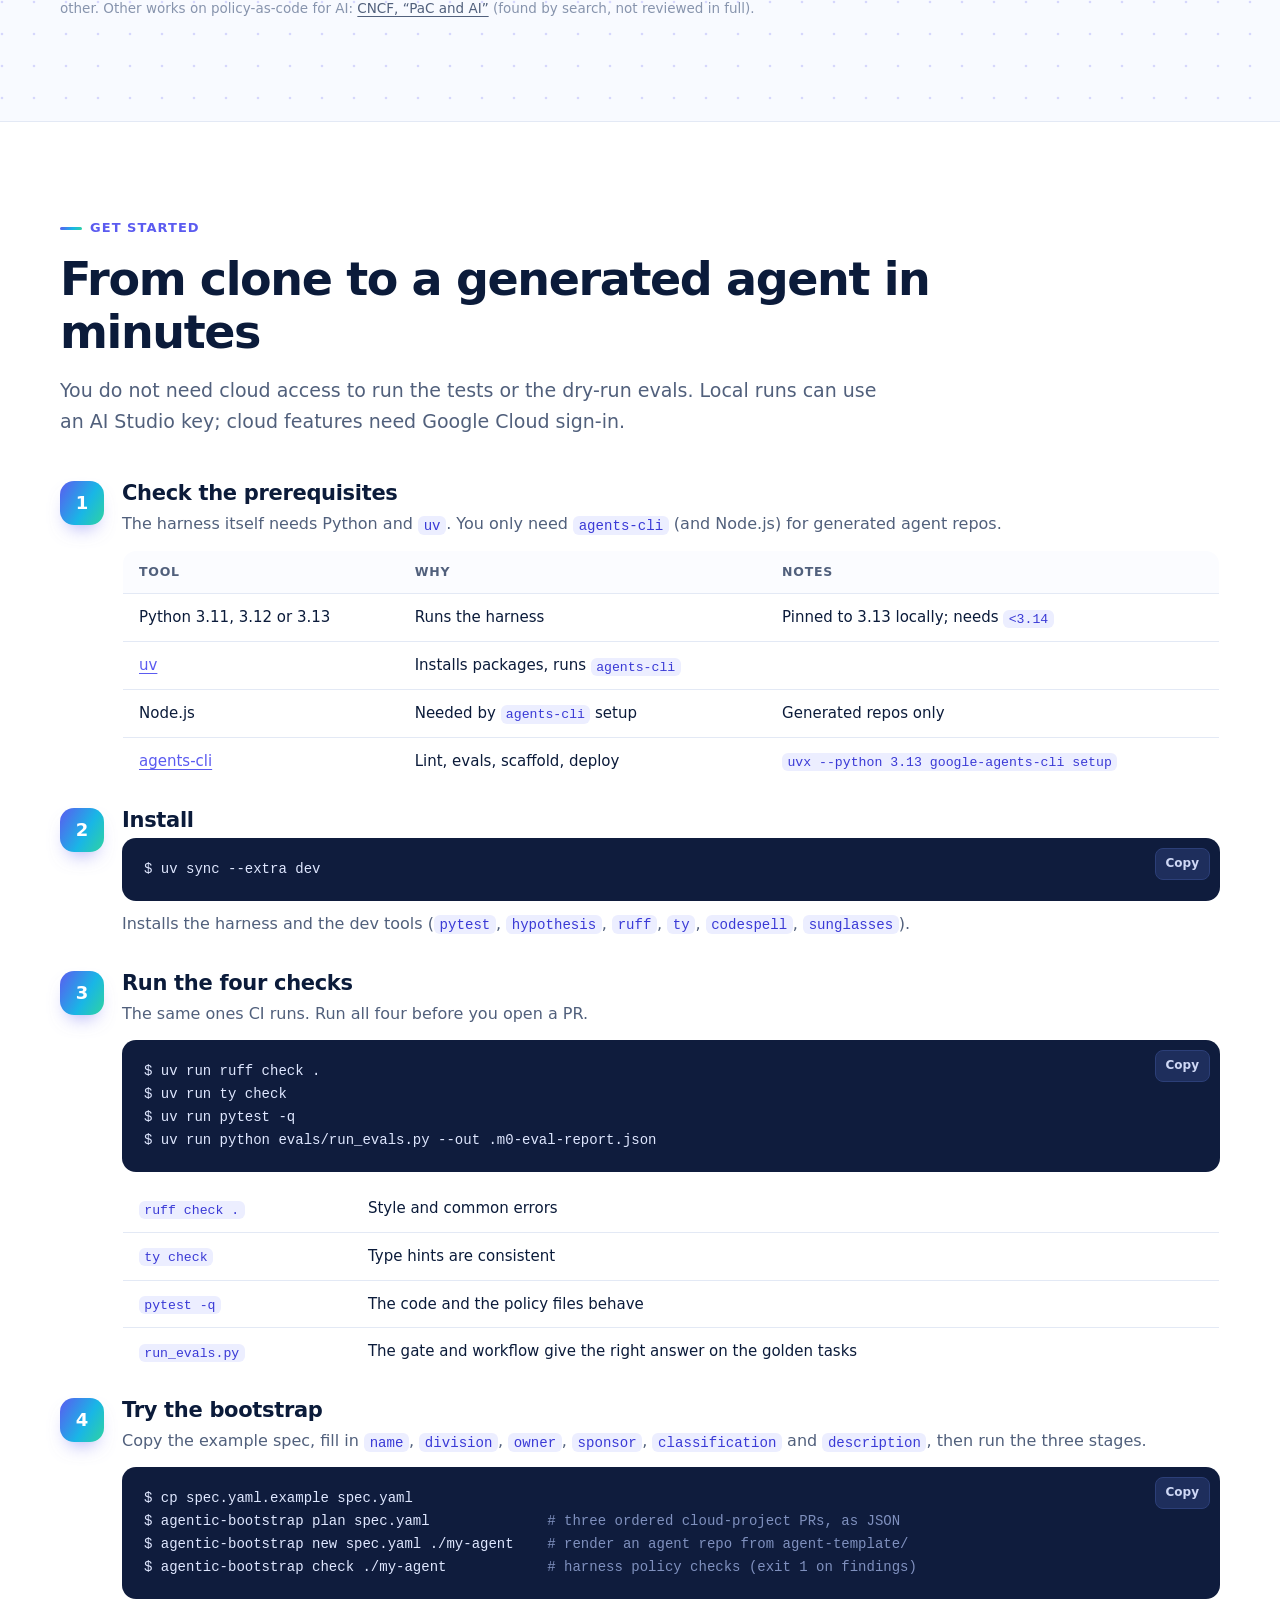
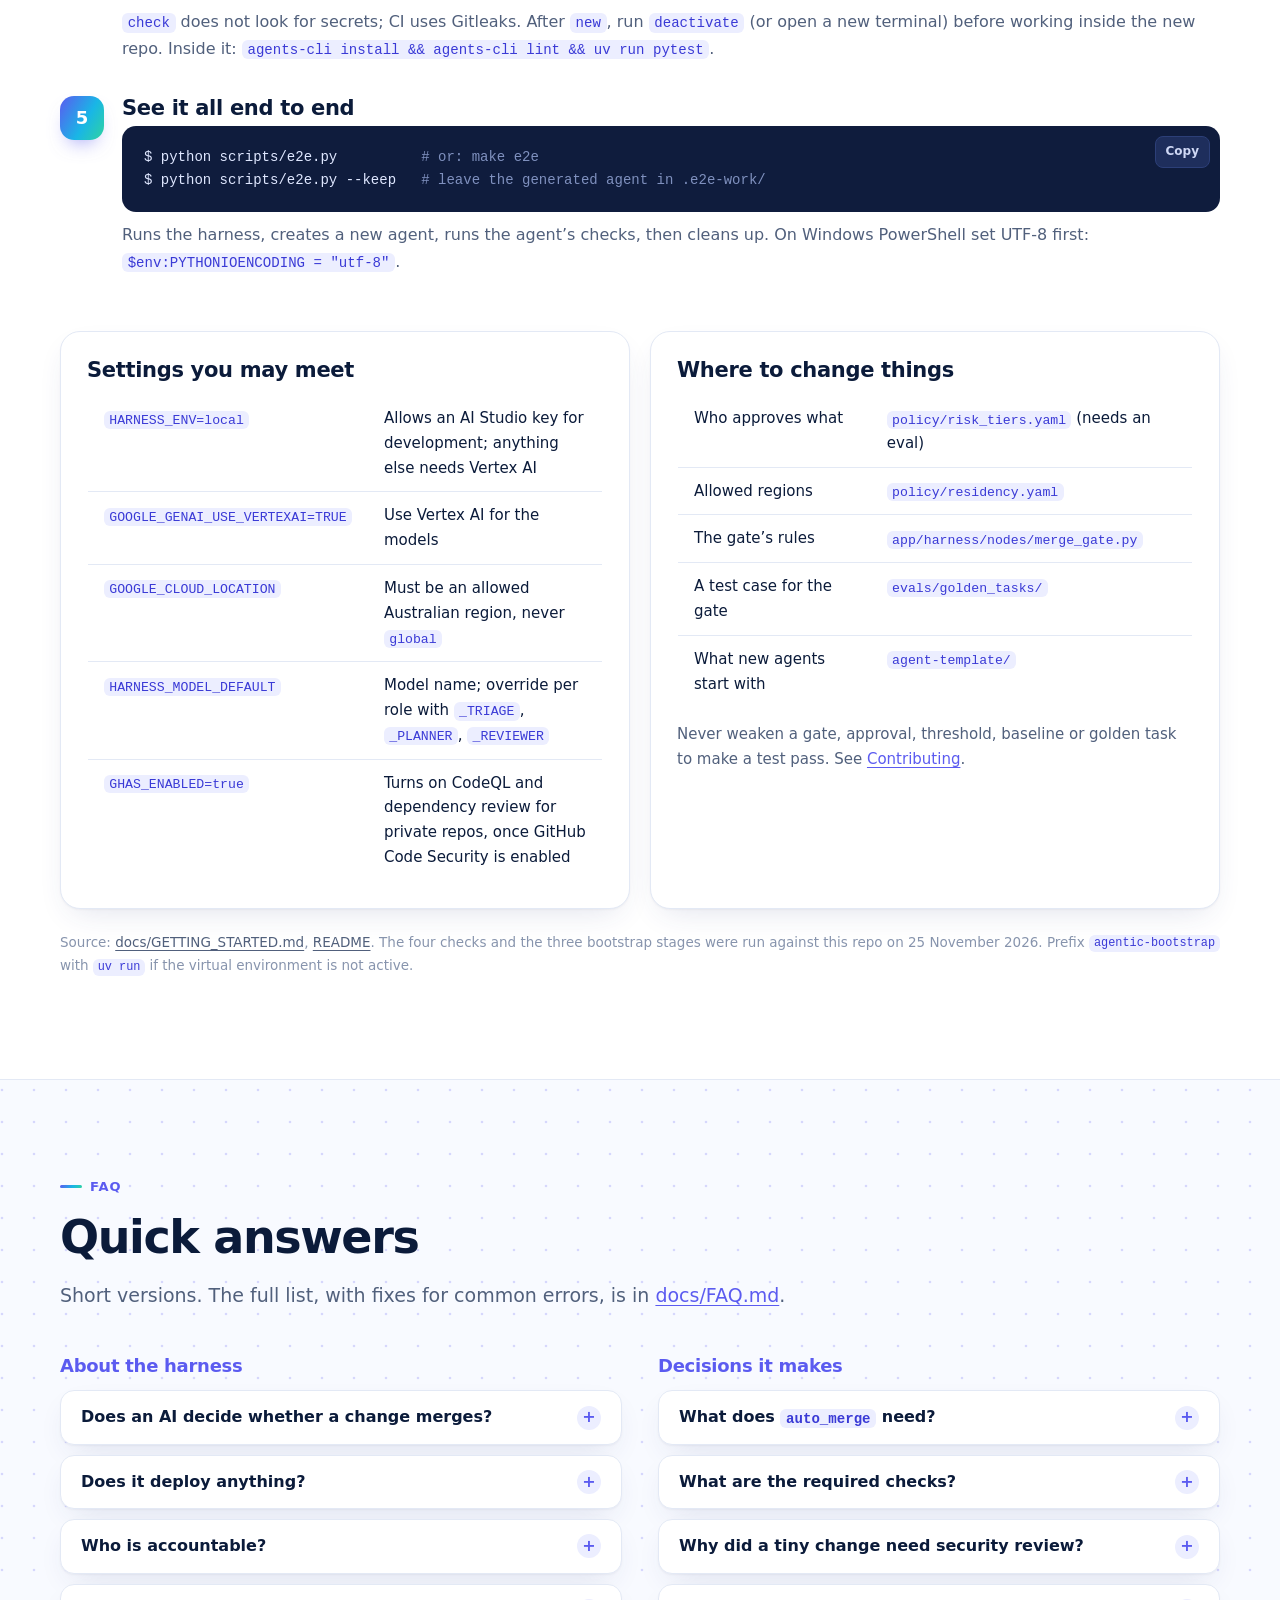
==== commit e371d600: "feat(evals): add coverage, quality and preflight checks Require coverage and quality evidence, enfor" ====
--- a/site/index.html
+++ b/site/index.html
@@ -88,7 +88,7 @@
       <div class="stat" role="listitem"><b>8</b><span>stages in the golden workflow</span></div>
       <div class="stat" role="listitem"><b>0</b><span>LLM calls in the merge gate</span></div>
       <div class="stat" role="listitem"><b>3</b><span>risk tiers, set by changed file paths</span></div>
-      <div class="stat" role="listitem"><b>4</b><span>required checks on every agent PR</span></div>
+      <div class="stat" role="listitem"><b>6</b><span>required checks on every agent PR</span></div>
       <div class="stat" role="listitem"><b>400</b><span>changed lines, then “split the task”</span></div>
       <div class="stat" role="listitem"><b>2</b><span>allowed regions, both in Australia</span></div>
     </div>
@@ -383,7 +383,7 @@
         <div class="grid" style="gap:14px">
           <div class="node"><b><code>tools.py</code>: read-only by design</b><small><code>get_service_history</code> and <code>estimate_repair</code> on sample data. No write tools exist: it can read, not book or pay.</small></div>
           <div class="node"><b><code>telemetry.py</code>: logs the shape, not the content</b><small>Tool name, outcome and timing. Never prompts or arguments.</small></div>
-          <div class="node"><b><code>agent-checks.yml</code>: seven jobs</b><small><code>lint</code>, <code>tests</code>, <code>evals_no_regression</code>, <code>secret_scan</code>, <code>codeql</code>, <code>dependency_review</code>, <code>zizmor</code>. Only <code>evals_no_regression</code> can get cloud identity. It is a <span class="chip s">stub</span> that fails until wired (E3).</small></div>
+          <div class="node"><b><code>agent-checks.yml</code>: ten jobs</b><small>Preflight scans ahead of <code>lint</code>, <code>tests</code>, <code>coverage</code>, <code>quality</code>, <code>evals_no_regression</code>, <code>secret_scan</code>, <code>codeql</code>, <code>dependency_review</code> and <code>zizmor</code>. Coverage enforces 80%. Only <code>evals_no_regression</code> can get cloud identity. It is a <span class="chip s">stub</span> that fails until wired (E3).</small></div>
         </div>
       </div>
     </div>
@@ -651,8 +651,8 @@
       </div>
       <div>
         <h3>Decisions it makes</h3>
-        <details><summary>What does <code>auto_merge</code> need?</summary><div class="answer"><p>Tier 1 (tests and docs), phase 3 or 4, all four required checks green, the reviewer approving, no tampering and no new capability. The policy ships at phase 1, where nothing auto-merges.</p></div></details>
-        <details><summary>What are the four required checks?</summary><div class="answer"><p><code>lint</code>, <code>tests</code>, <code>evals_no_regression</code>, <code>secret_scan</code>. A missing check is not treated as passing: the gate escalates and names it.</p></div></details>
+        <details><summary>What does <code>auto_merge</code> need?</summary><div class="answer"><p>Tier 1 (tests and docs), phase 3 or 4, all six required checks green, the reviewer approving, no tampering and no new capability. The policy ships at phase 1, where nothing auto-merges.</p></div></details>
+        <details><summary>What are the required checks?</summary><div class="answer"><p><code>lint</code>, <code>tests</code>, <code>coverage</code>, <code>quality</code>, <code>evals_no_regression</code>, <code>secret_scan</code>. A missing check is not treated as passing: the gate escalates and names it.</p></div></details>
         <details><summary>Why did a tiny change need security review?</summary><div class="answer"><p>Probably it touched a control file, a sensitive path (<code>payments</code>, <code>auth</code>, <code>claims</code>, <code>pii</code>) or an IAM file, or it added something new such as a host, model, region, data store, dependency or tool link. The reason text says which.</p></div></details>
         <details><summary>Why was <code>reject_to_planning</code> returned?</summary><div class="answer"><p>The change is over 400 lines. Split the task.</p></div></details>
         <details><summary>Can the capability check approve a new host or dependency?</summary><div class="answer"><p>No. It only adds approvers. People approve.</p></div></details>
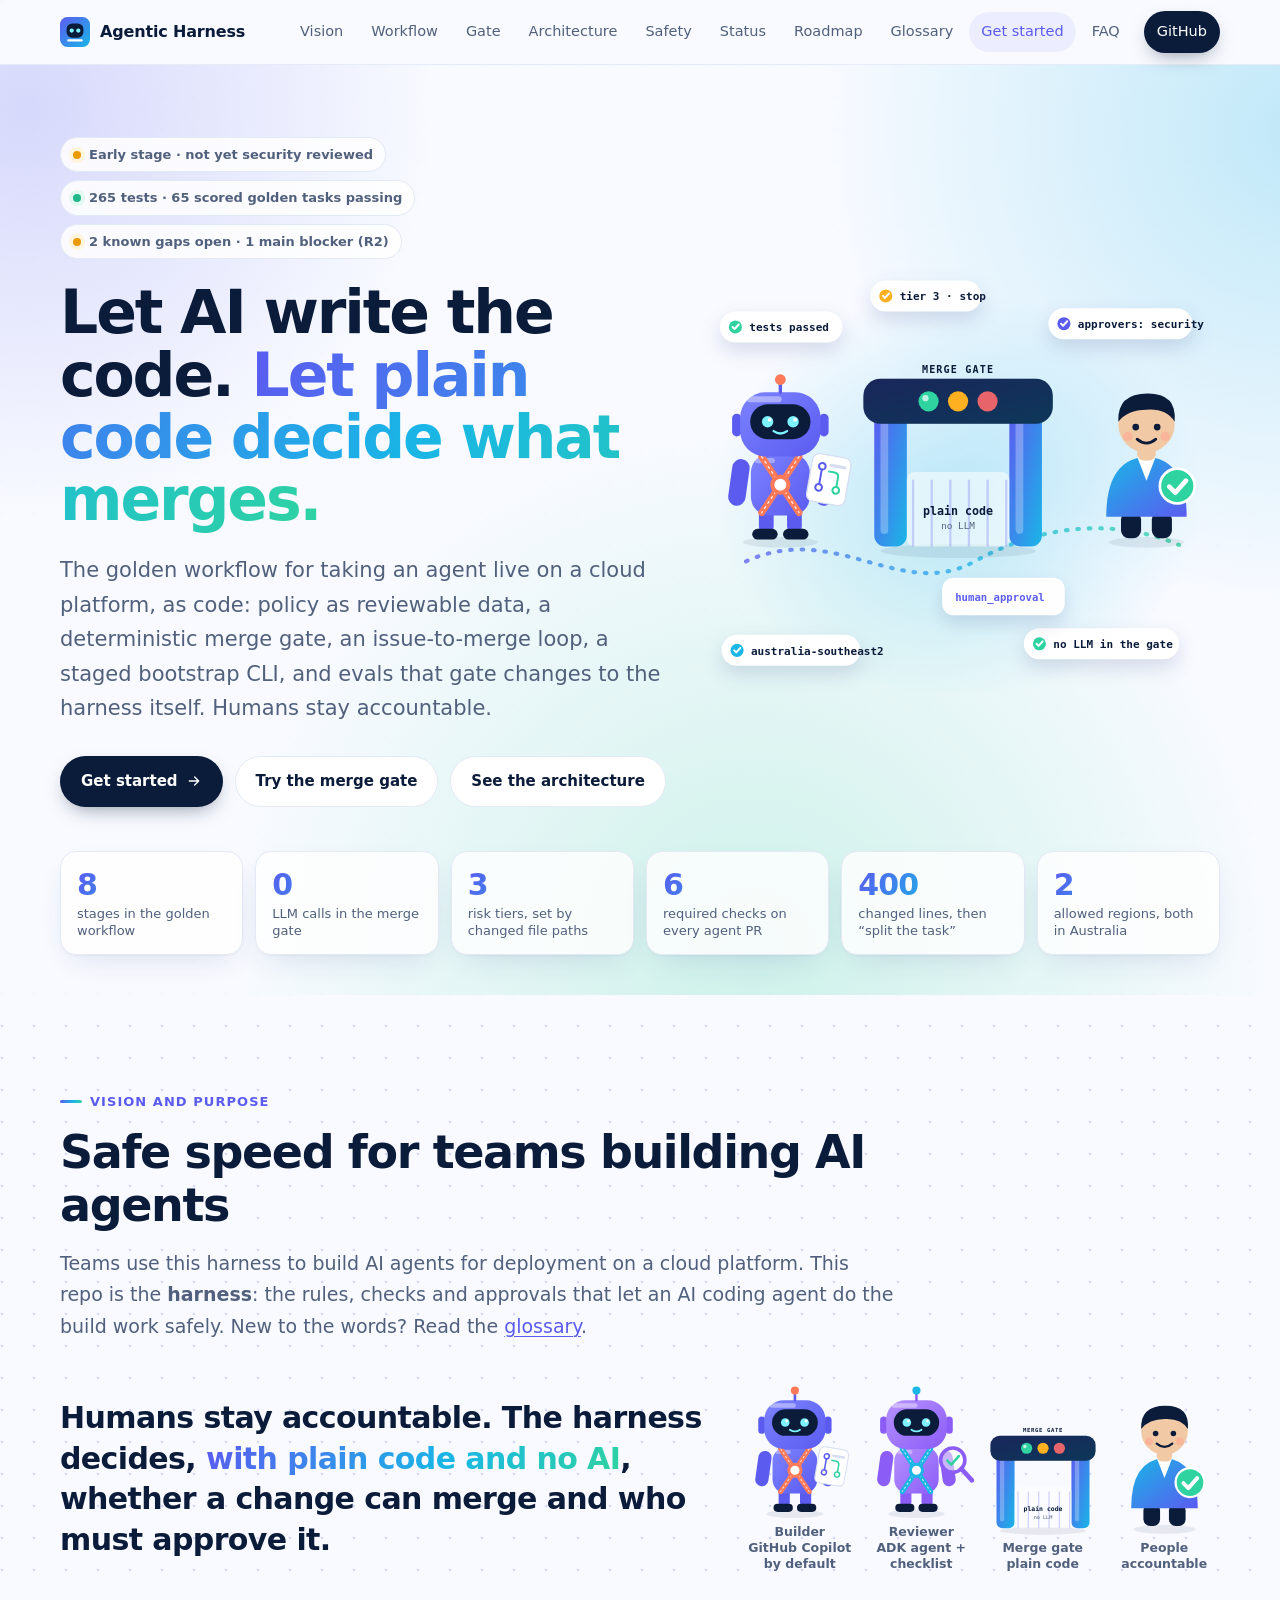
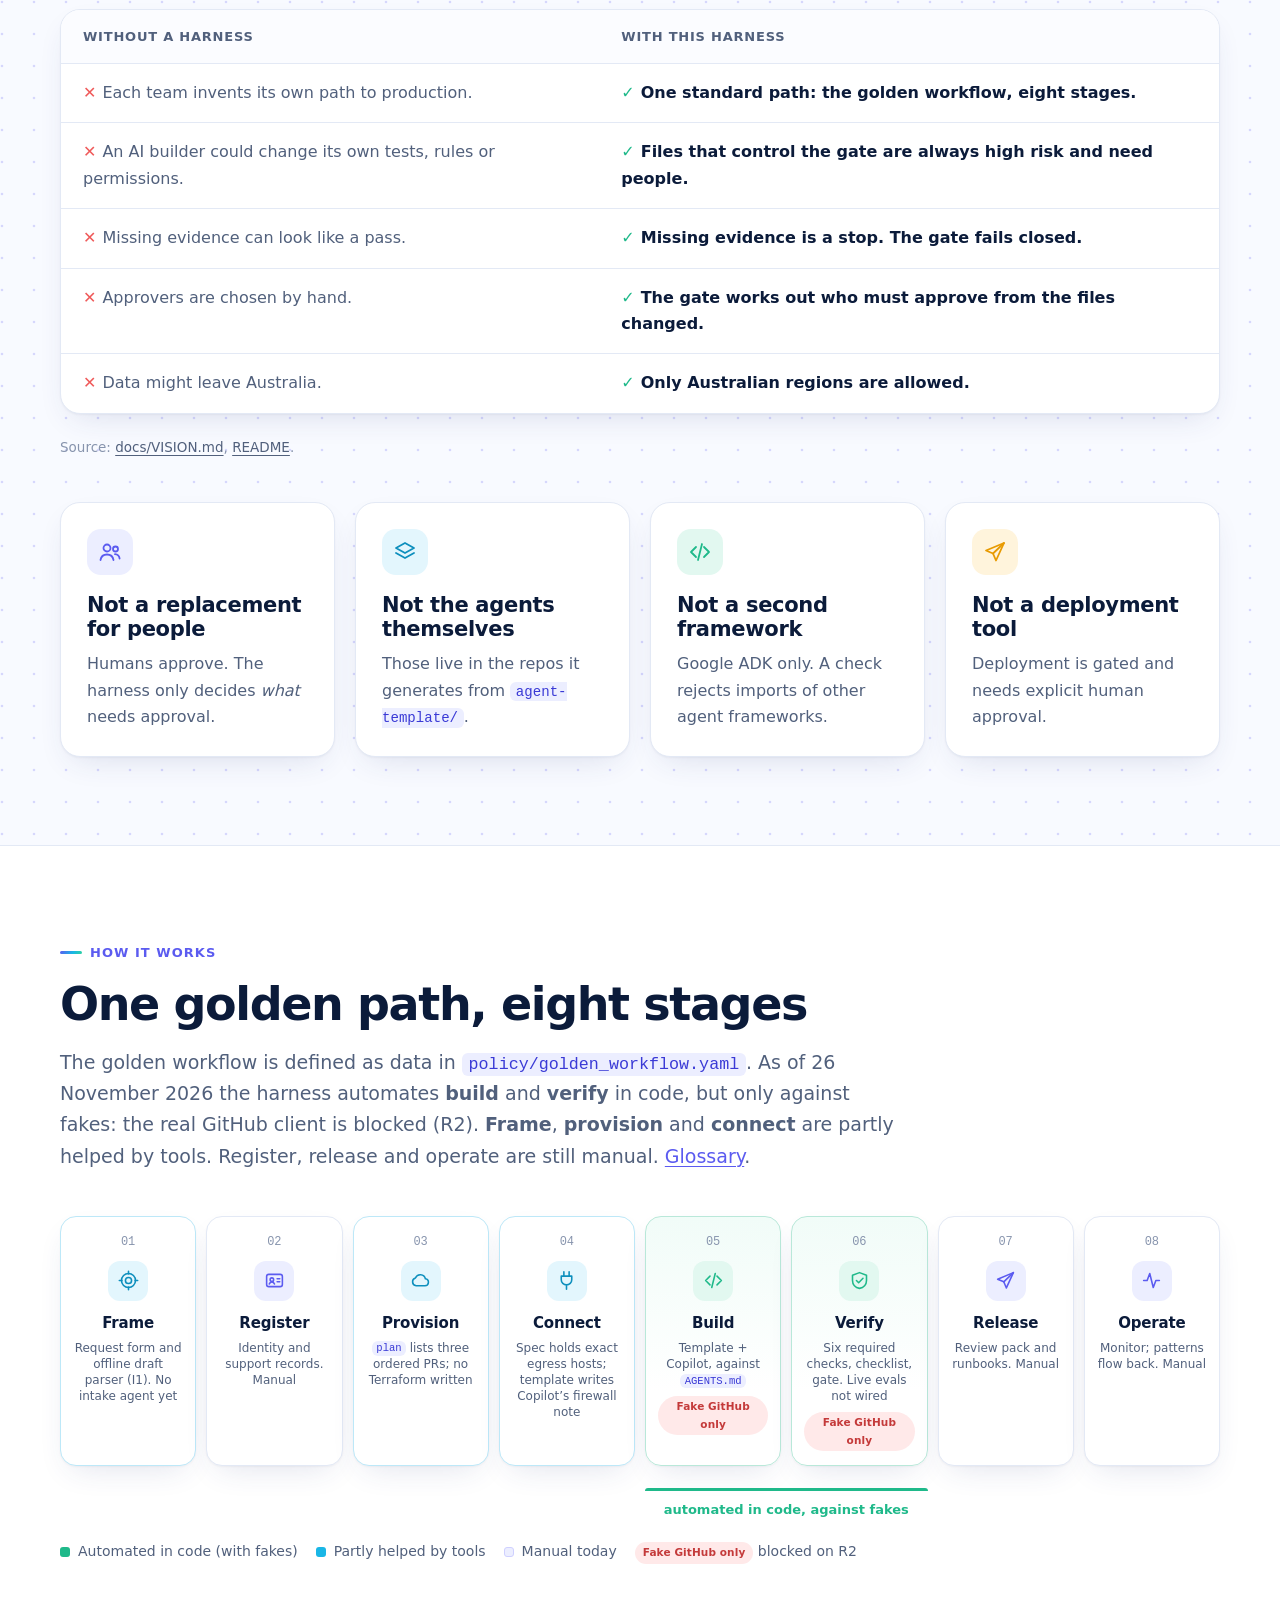
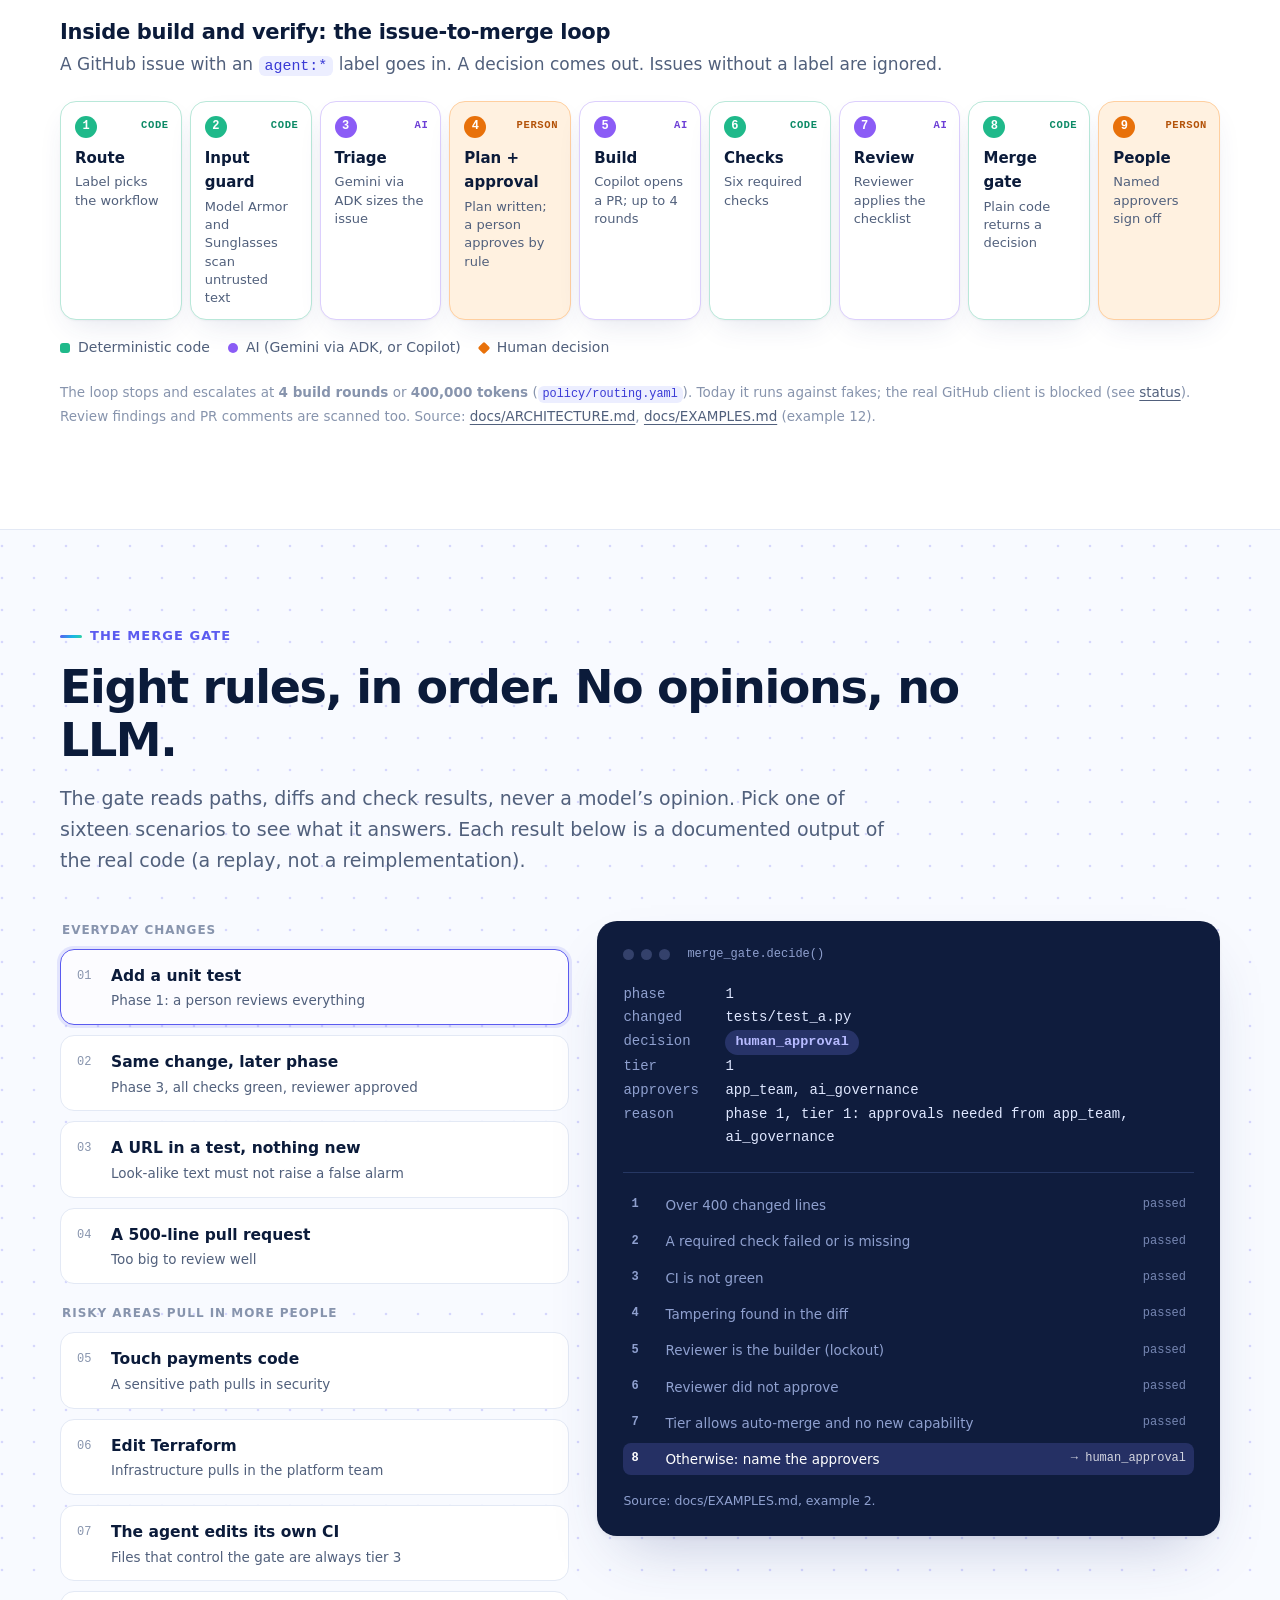
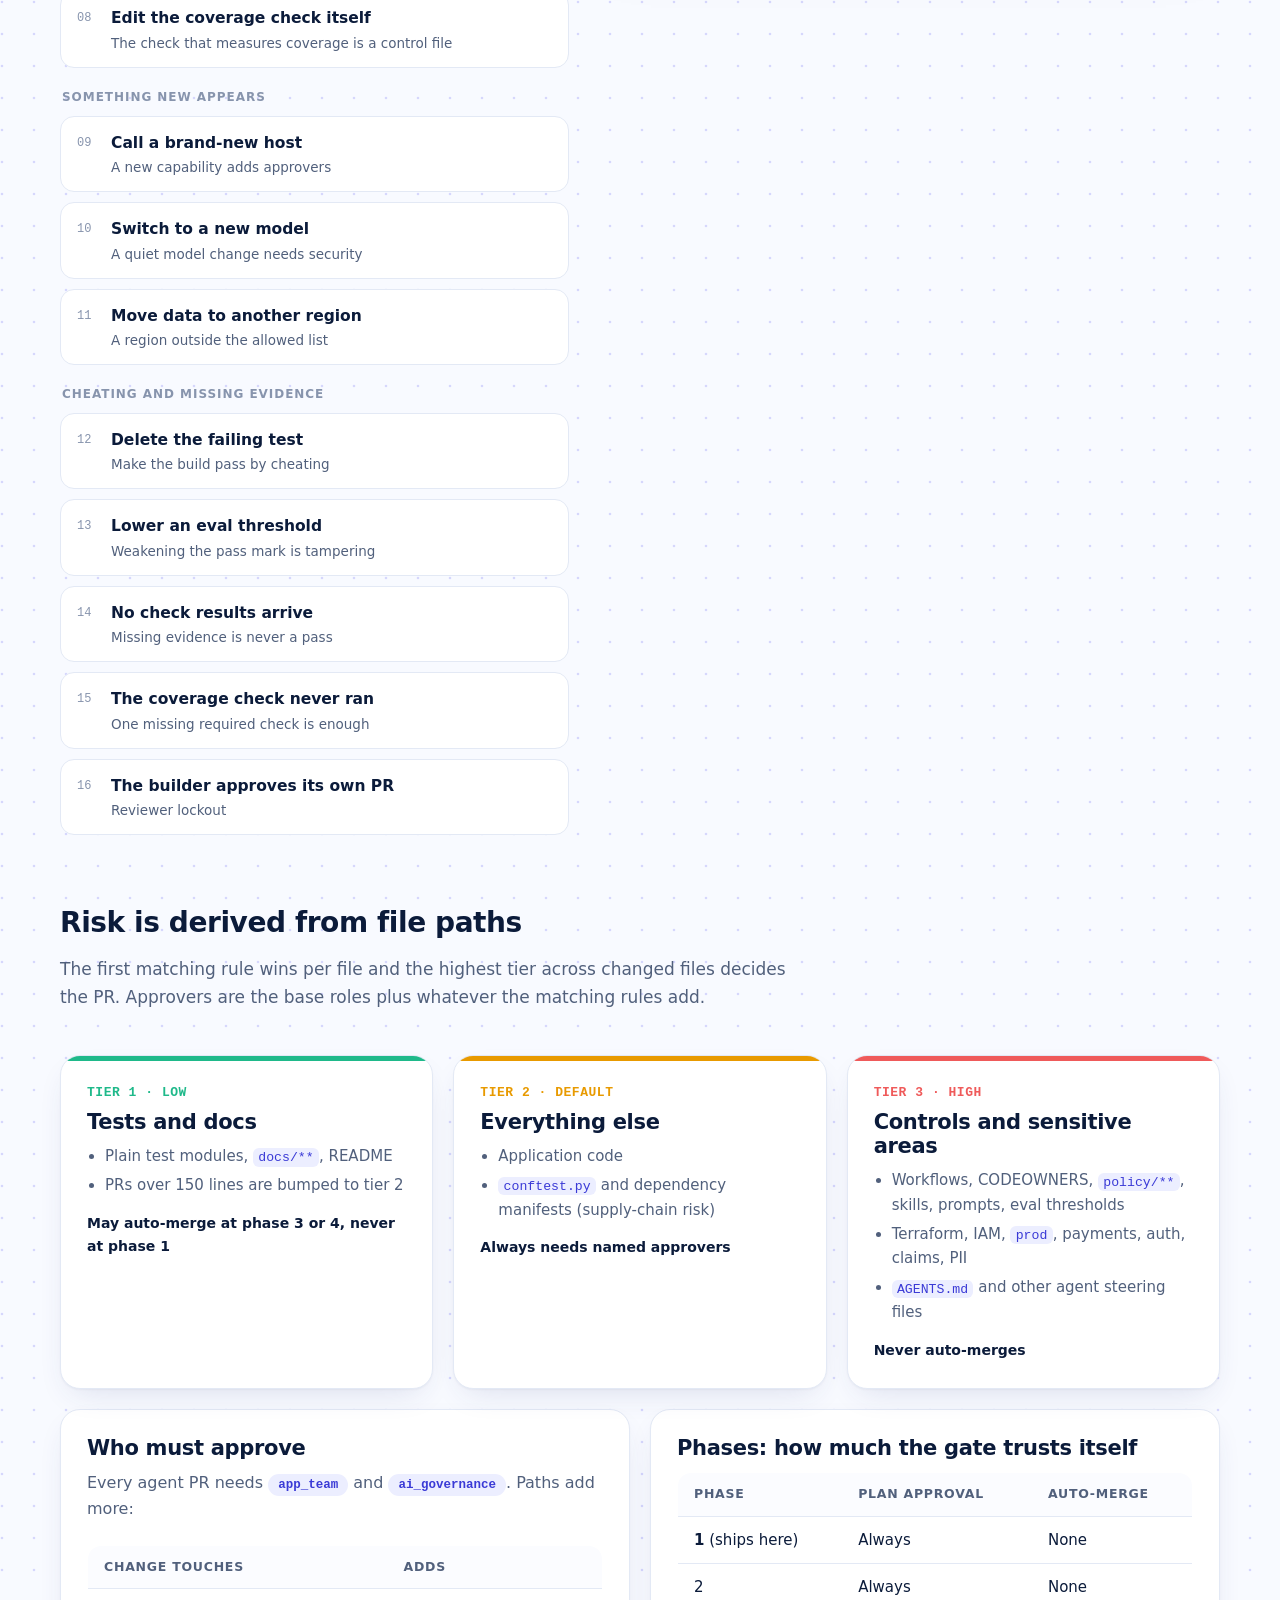
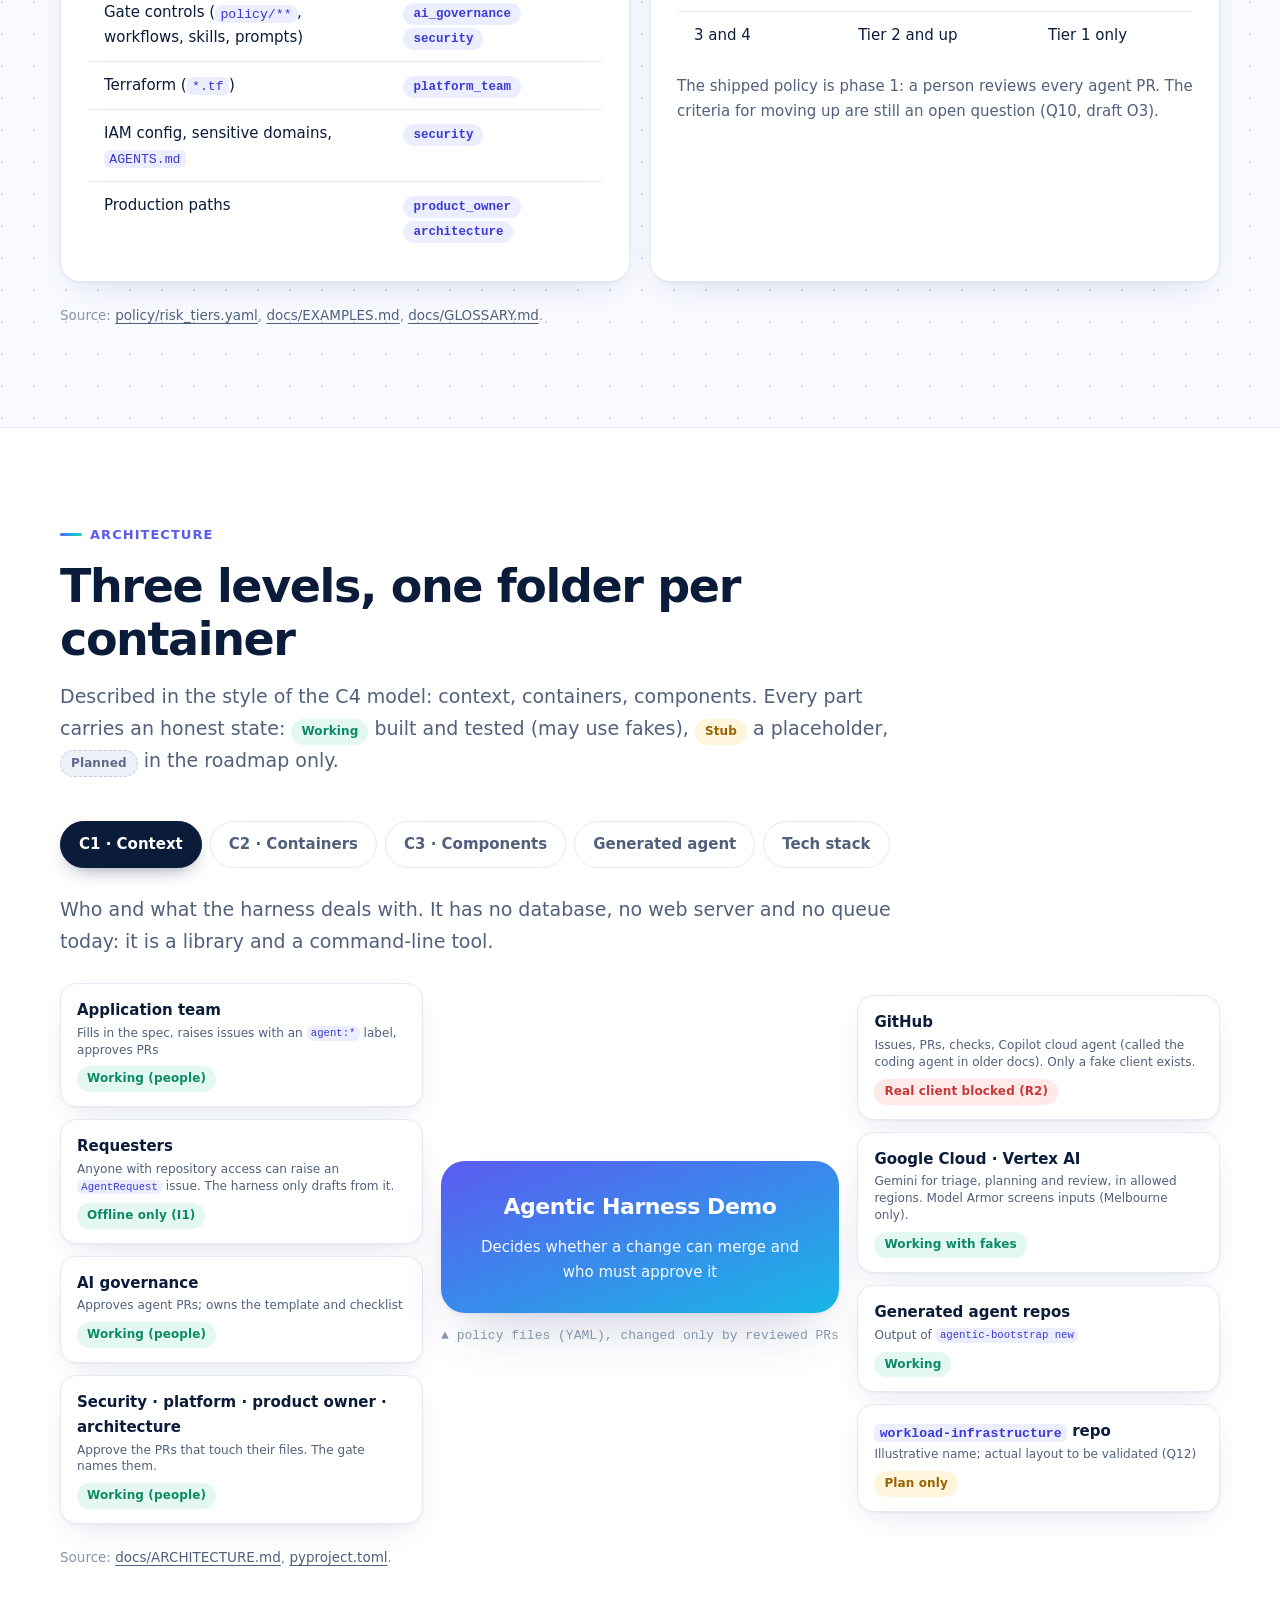
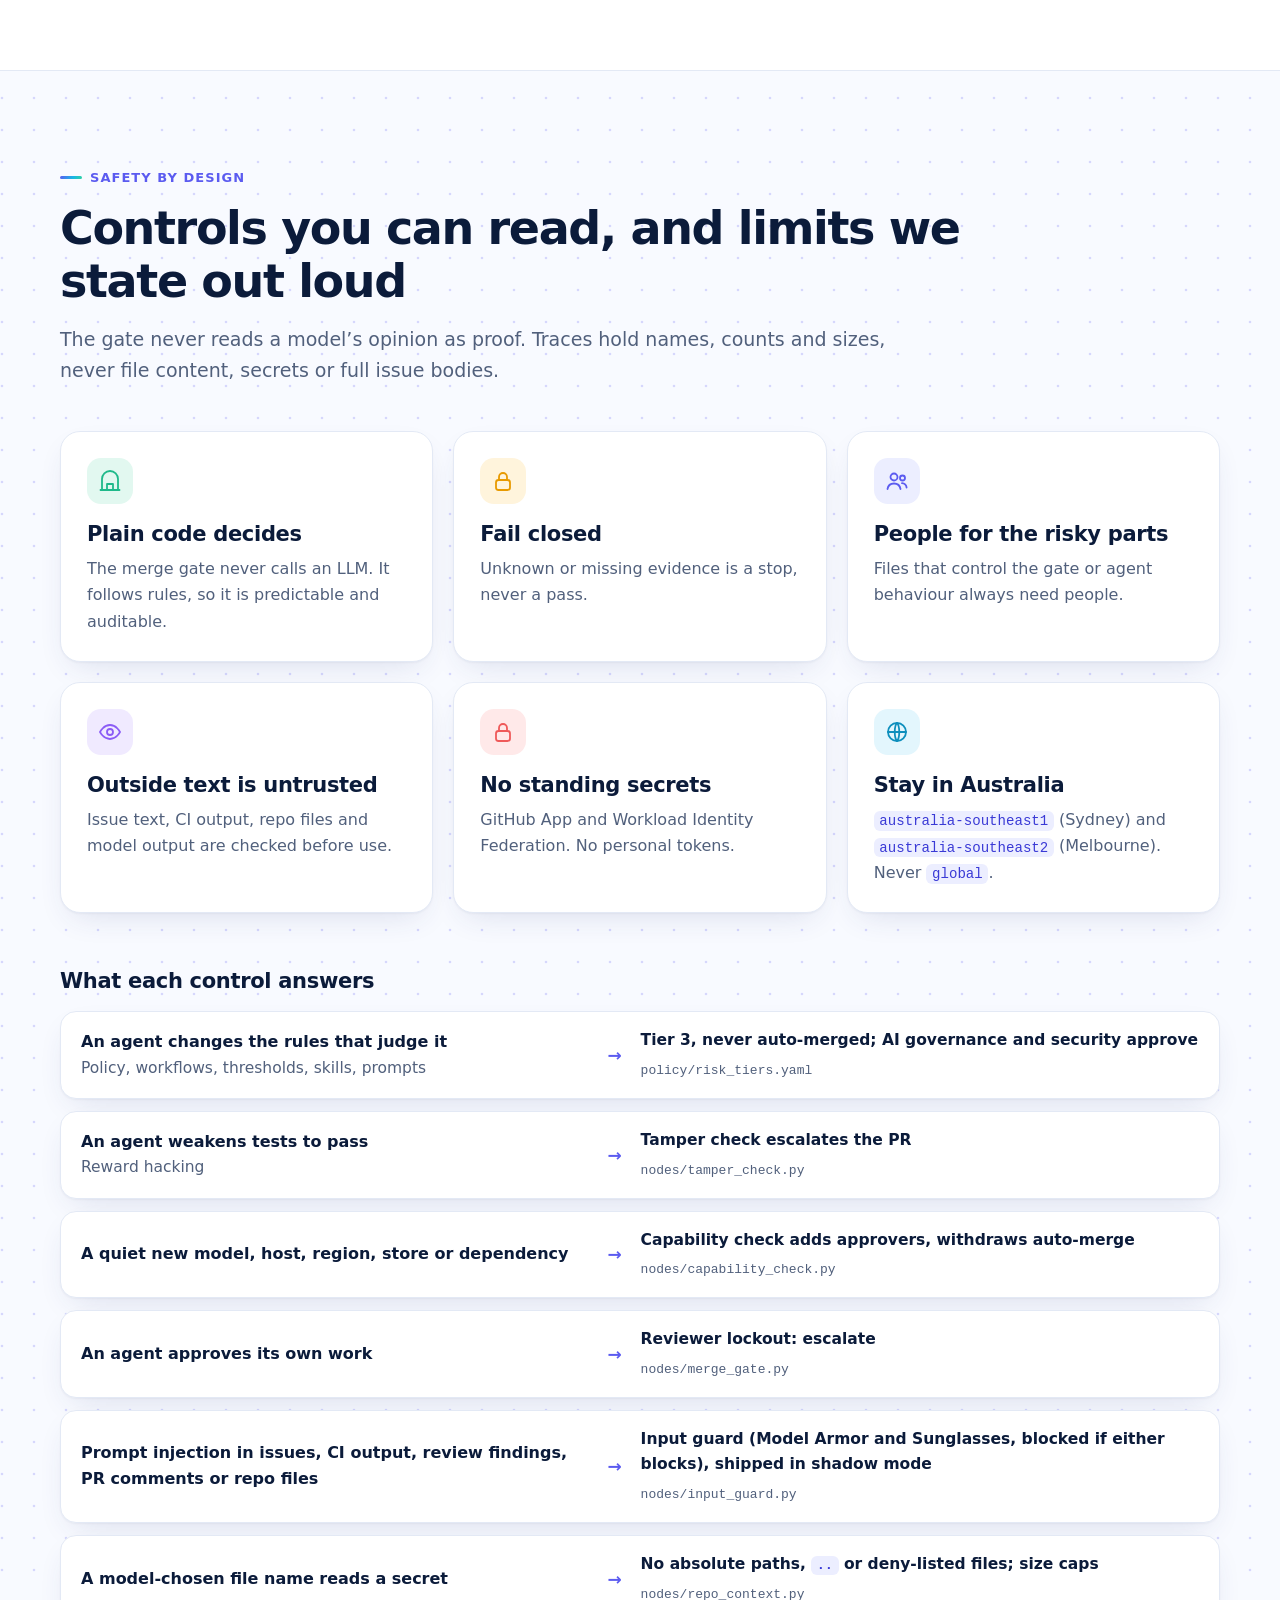
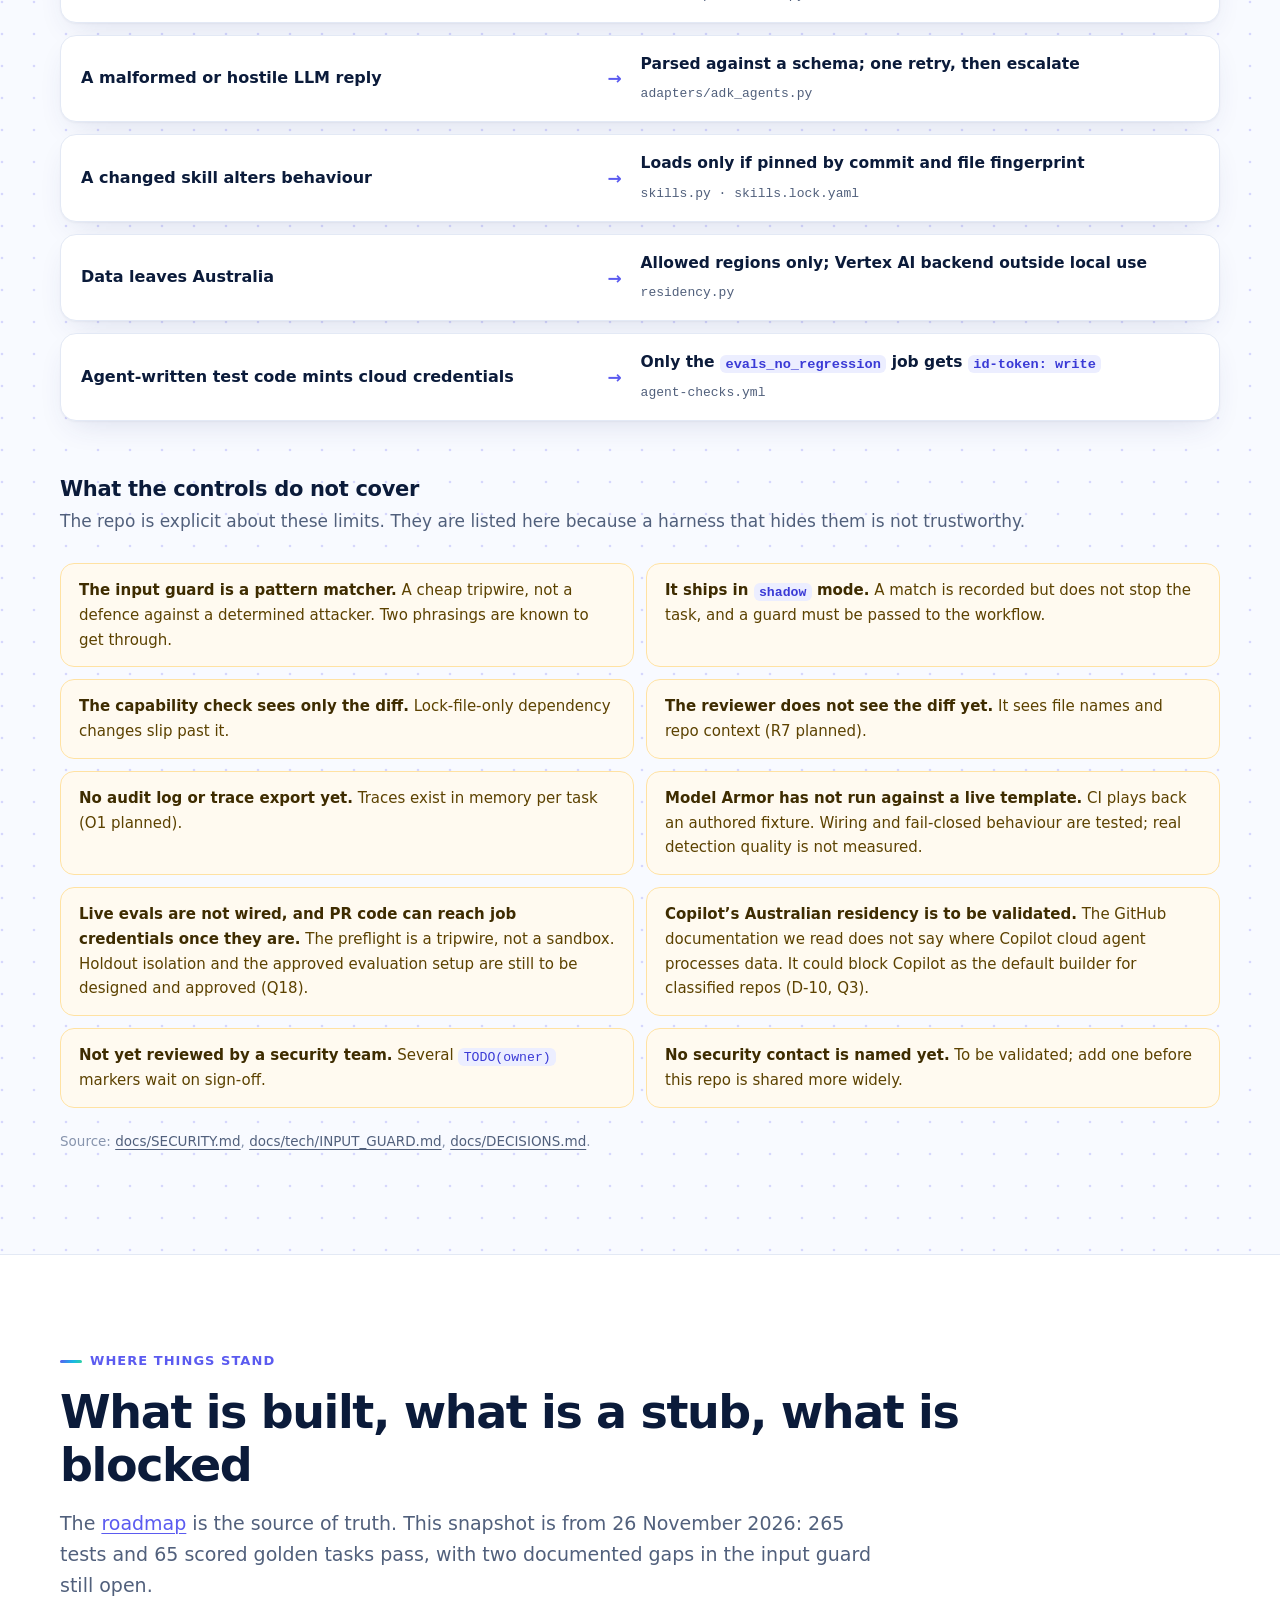
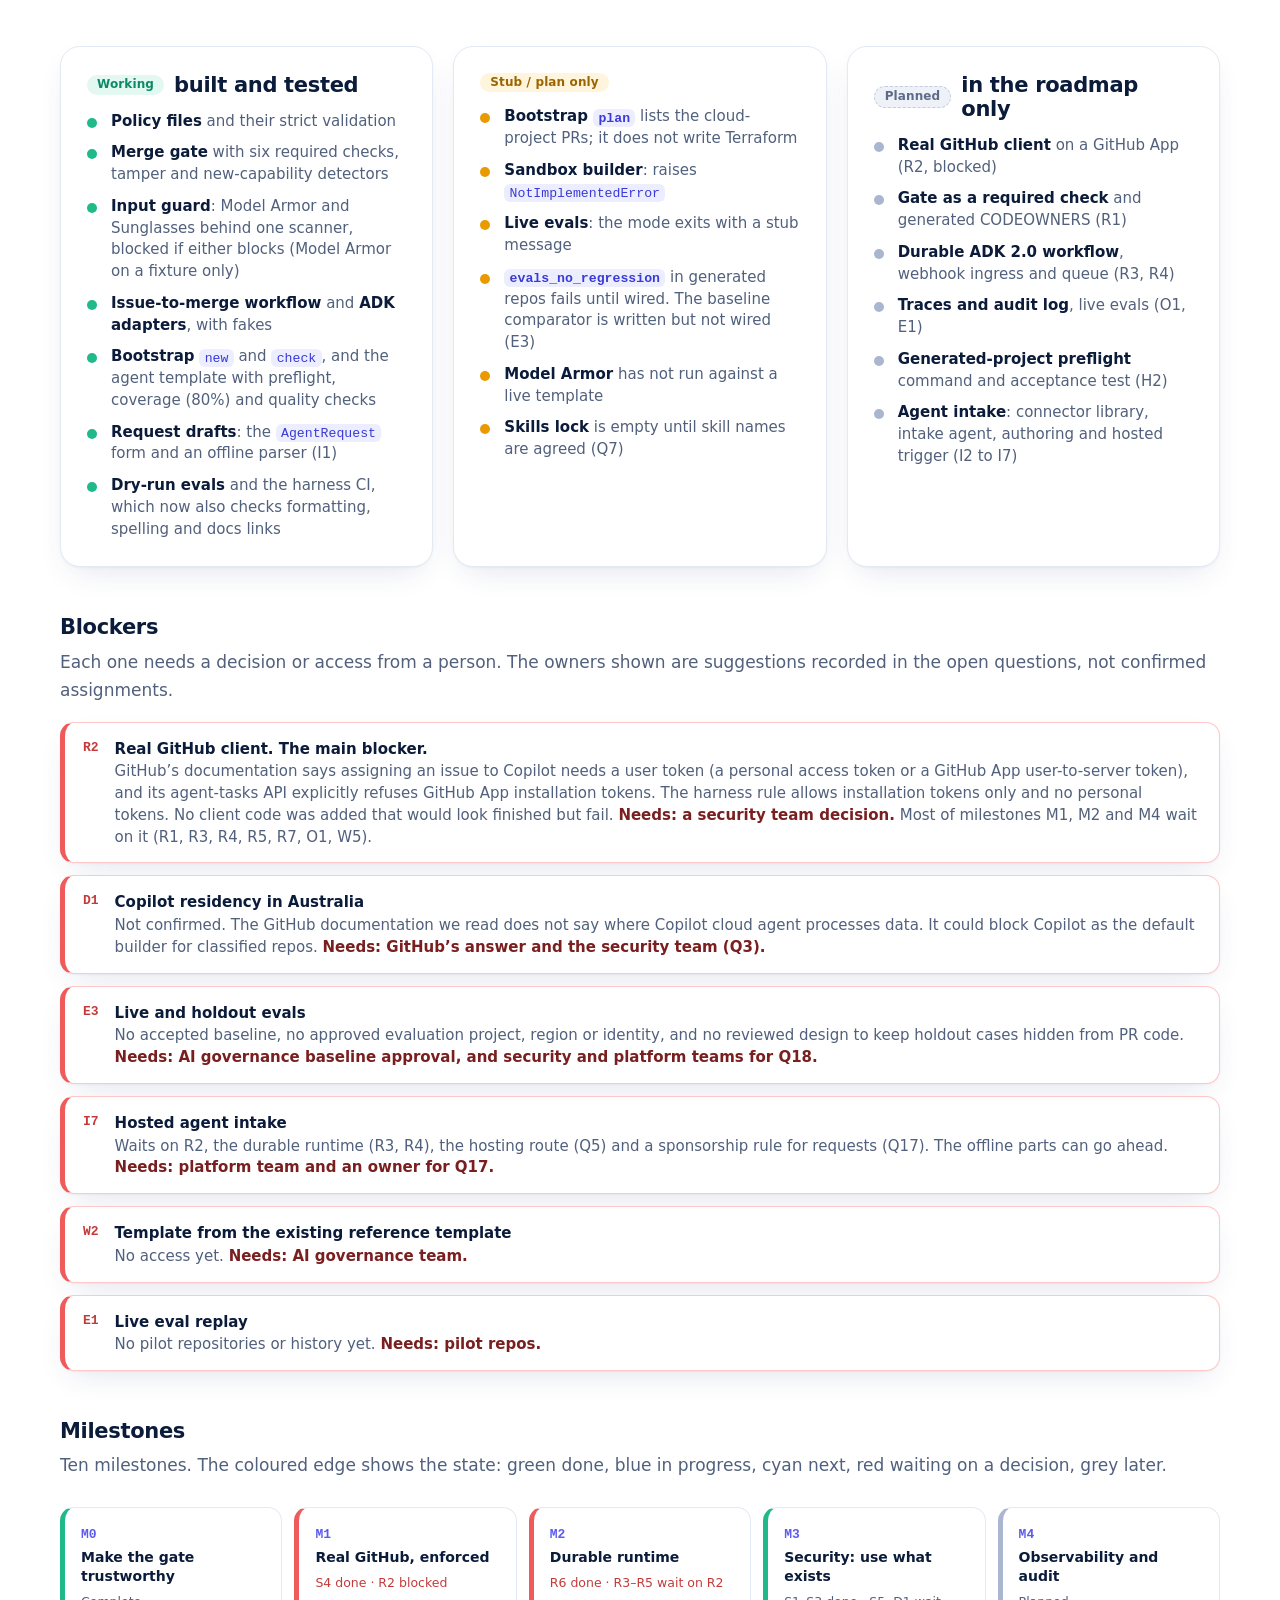
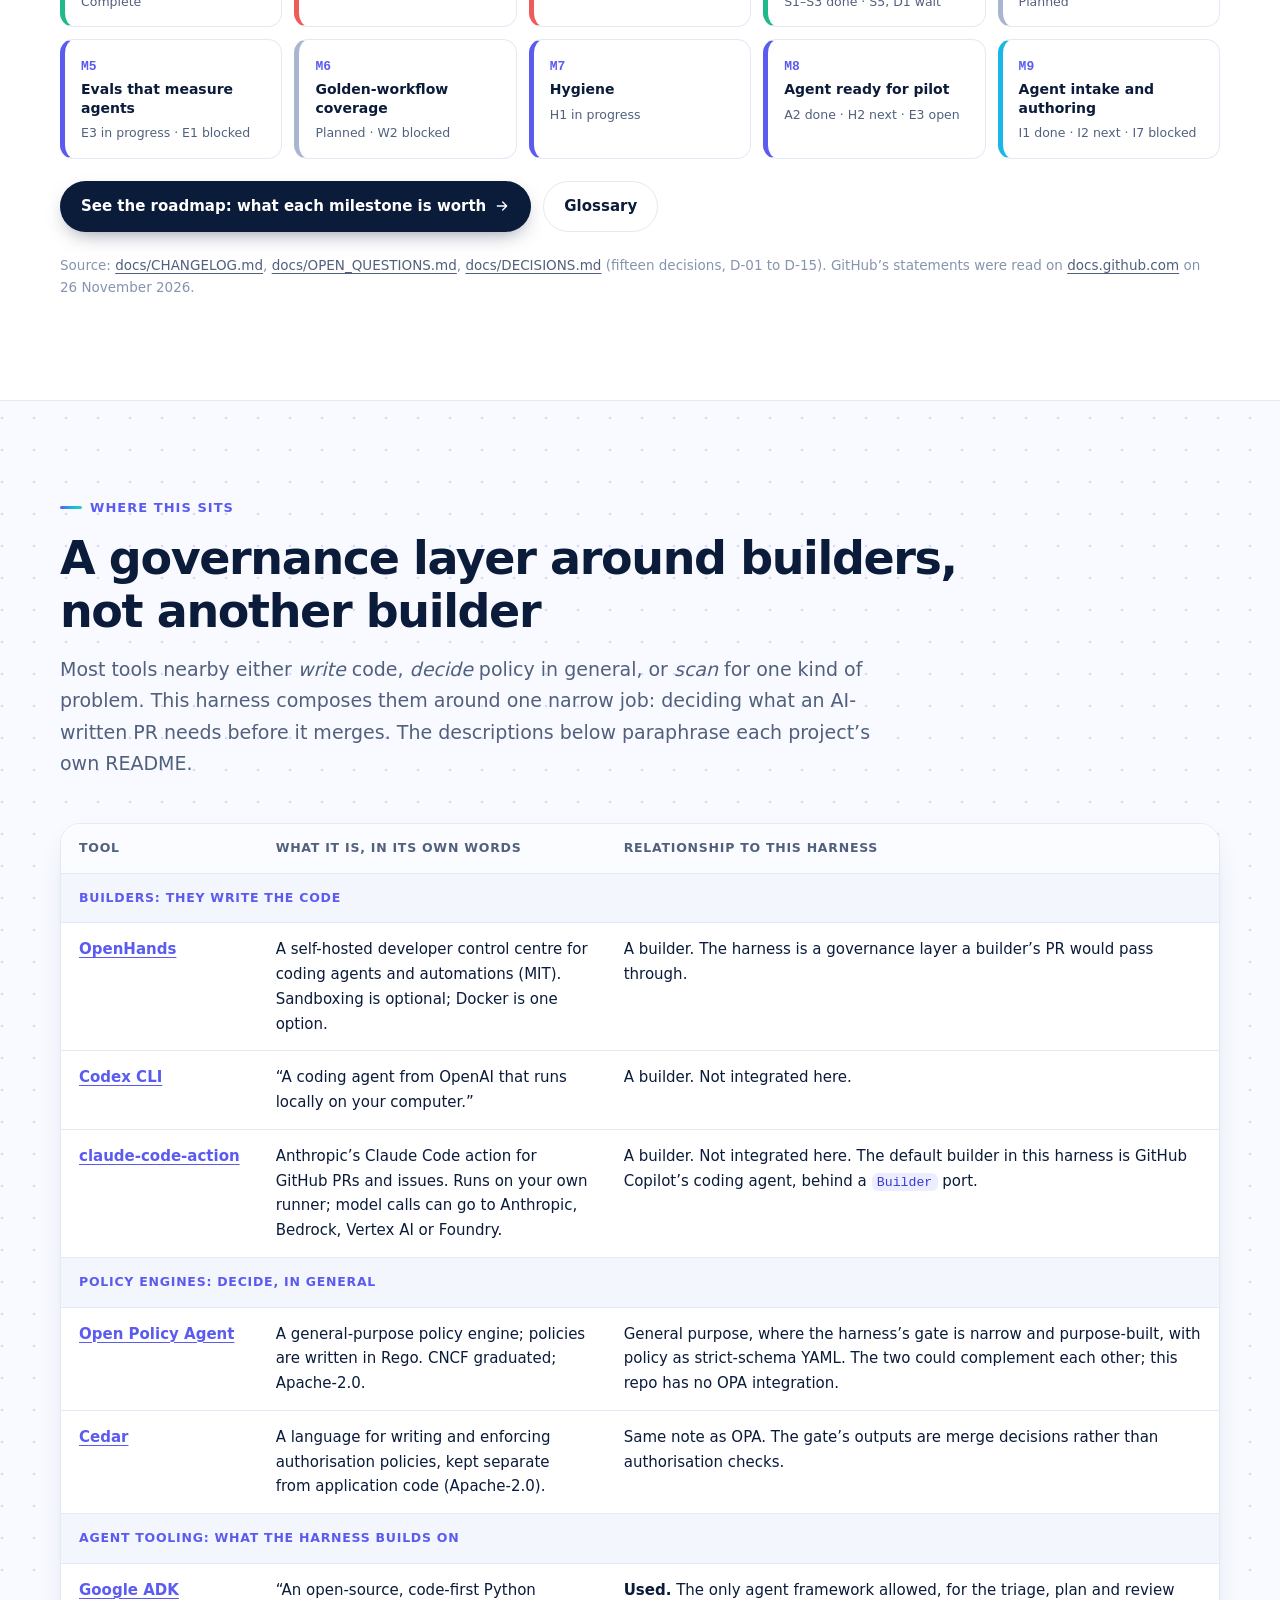
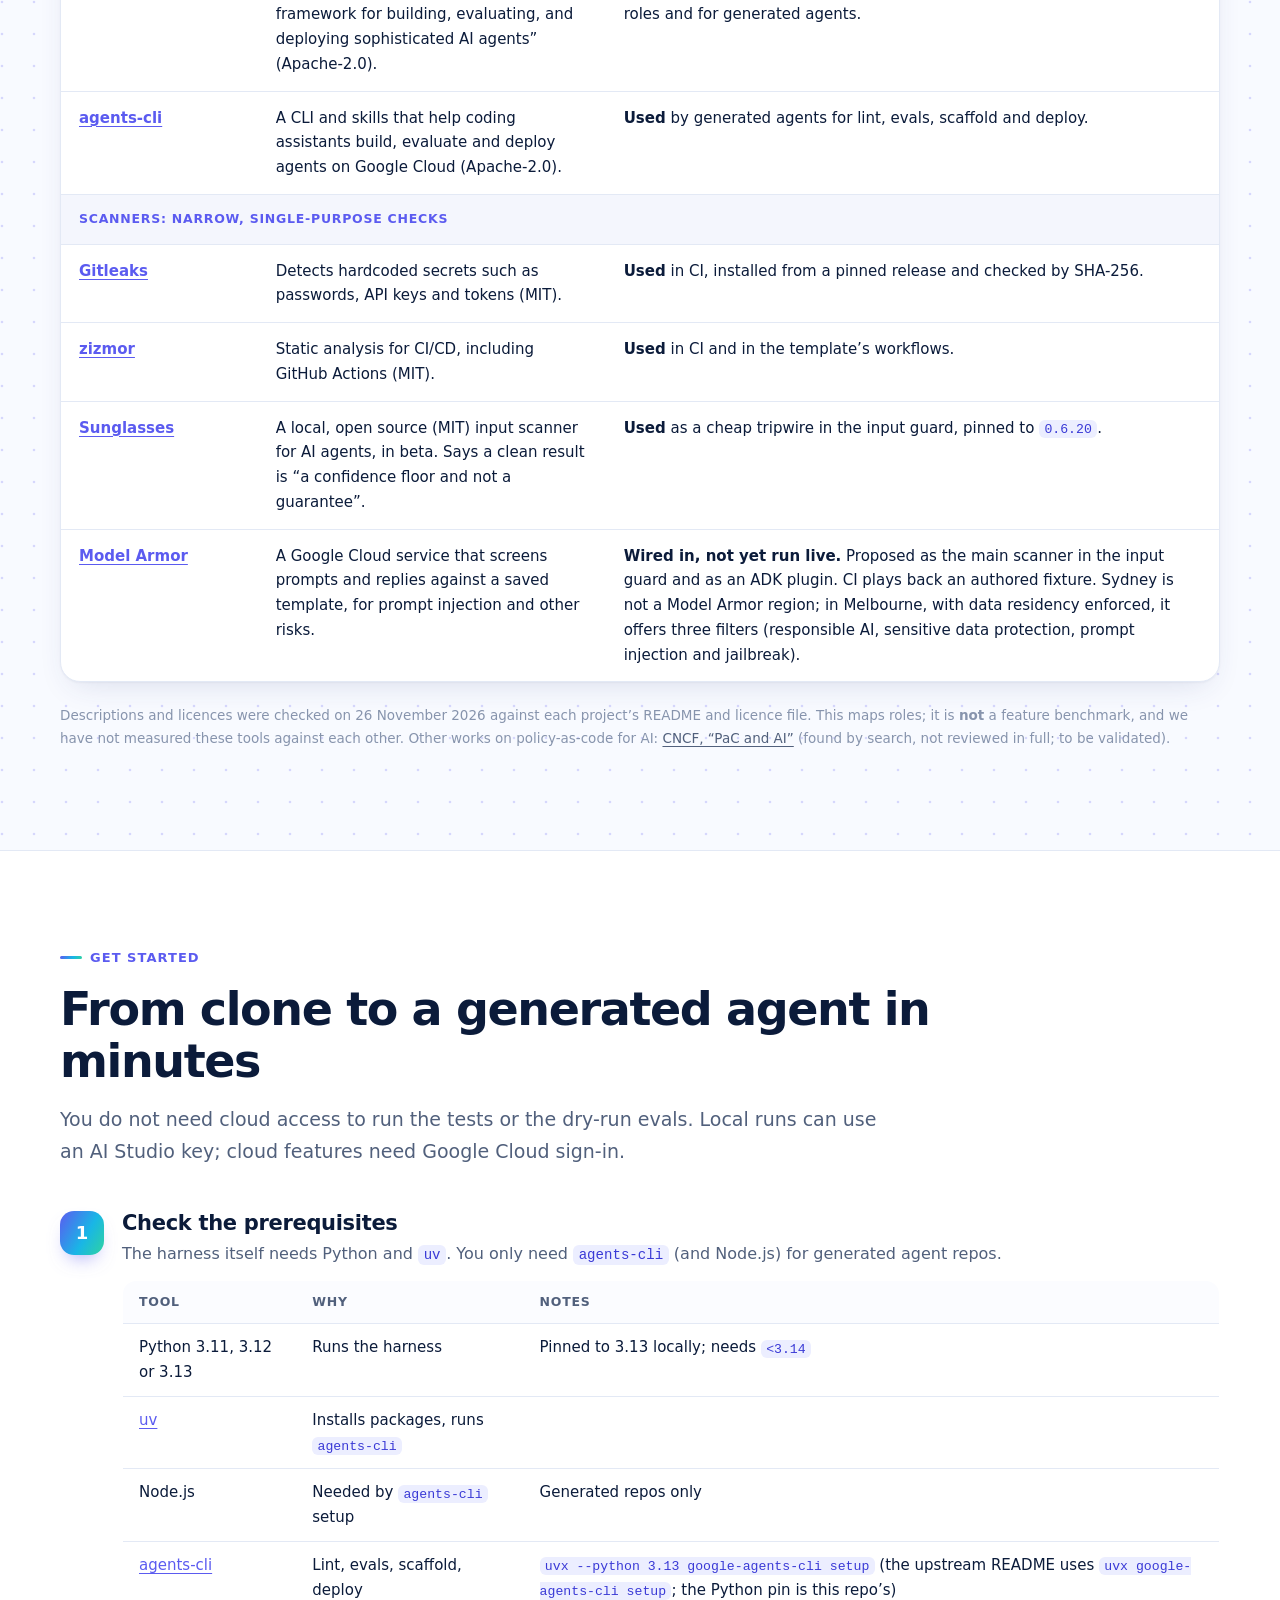
==== commit 0dfcf672: "docs(site): refresh the site, add roadmap and glossary pages - Status, blockers, golden-path stages," ====
--- a/site/index.html
+++ b/site/index.html
@@ -48,12 +48,13 @@
     <button class="menu-toggle" aria-expanded="false" aria-controls="nav-links">Menu</button>
     <nav class="nav-links" id="nav-links" aria-label="Primary">
       <a href="#vision">Vision</a>
-      <a href="#how">How it works</a>
-      <a href="#gate">The gate</a>
+      <a href="#how">Workflow</a>
+      <a href="#gate">Gate</a>
       <a href="#architecture">Architecture</a>
       <a href="#safety">Safety</a>
       <a href="#status">Status</a>
-      <a href="#compare">Compare</a>
+      <a href="roadmap.html">Roadmap</a>
+      <a href="glossary.html">Glossary</a>
       <a href="#start">Get started</a>
       <a href="#faq">FAQ</a>
       <a class="btn btn-primary btn-sm" href="https://github.com/phermens-slalom/agentic-harness-demo">GitHub</a>
@@ -69,7 +70,8 @@
     <div>
       <div class="pill-row">
         <span class="pill"><i></i>Early stage · not yet security reviewed</span>
-        <span class="pill ok"><i></i>213 tests · 62 scored golden tasks passing</span>
+        <span class="pill ok"><i></i>265 tests · 65 scored golden tasks passing</span>
+        <span class="pill"><i></i>2 known gaps open · 1 main blocker (R2)</span>
       </div>
       <h1>Let AI write the code. <span class="grad">Let plain code decide what merges.</span></h1>
       <p class="lede">The golden workflow for taking an agent live on a cloud platform, as code: policy as reviewable data, a deterministic merge gate, an issue-to-merge loop, a staged bootstrap CLI, and evals that gate changes to the harness itself. Humans stay accountable.</p>
@@ -101,7 +103,7 @@
     <div class="section-head reveal">
       <div class="eyebrow">Vision and purpose</div>
       <h2>Safe speed for teams building AI agents</h2>
-      <p class="lede">Teams use this harness to build AI agents for deployment on a cloud platform. This repo is the <strong>harness</strong>: the rules, checks and approvals that let an AI coding agent do the build work safely.</p>
+      <p class="lede">Teams use this harness to build AI agents for deployment on a cloud platform. This repo is the <strong>harness</strong>: the rules, checks and approvals that let an AI coding agent do the build work safely. New to the words? Read the <a href="glossary.html">glossary</a>.</p>
     </div>
 
     <div class="vision reveal">
@@ -143,24 +145,25 @@
     <div class="section-head reveal">
       <div class="eyebrow">How it works</div>
       <h2>One golden path, eight stages</h2>
-      <p class="lede">The golden workflow is defined as data in <code>policy/golden_workflow.yaml</code>. The harness automates <strong>build</strong> and <strong>verify</strong> in code today. Bootstrap helps with the early stages; the rest are still manual.</p>
+      <p class="lede">The golden workflow is defined as data in <code>policy/golden_workflow.yaml</code>. As of 26 November 2026 the harness automates <strong>build</strong> and <strong>verify</strong> in code, but only against fakes: the real GitHub client is blocked (R2). <strong>Frame</strong>, <strong>provision</strong> and <strong>connect</strong> are partly helped by tools. Register, release and operate are still manual. <a href="glossary.html">Glossary</a>.</p>
     </div>
 
     <div class="stages reveal">
-      <div class="stage"><div class="n">01</div><div class="ic"><svg aria-hidden="true"><use href="#i-frame"/></svg></div><b>Frame</b><small>Agent brief; hypotheses become eval criteria</small></div>
-      <div class="stage"><div class="n">02</div><div class="ic"><svg aria-hidden="true"><use href="#i-register"/></svg></div><b>Register</b><small>Identity and support records</small></div>
-      <div class="stage part"><div class="n">03</div><div class="ic"><svg aria-hidden="true"><use href="#i-cloud"/></svg></div><b>Provision</b><small><code>plan</code> lists three ordered PRs</small></div>
-      <div class="stage"><div class="n">04</div><div class="ic"><svg aria-hidden="true"><use href="#i-plug"/></svg></div><b>Connect</b><small>Exact egress hosts only</small></div>
-      <div class="stage auto"><div class="n">05</div><div class="ic"><svg aria-hidden="true"><use href="#i-code"/></svg></div><b>Build</b><small>Template + Copilot, against <code>AGENTS.md</code></small></div>
-      <div class="stage auto"><div class="n">06</div><div class="ic"><svg aria-hidden="true"><use href="#i-shield"/></svg></div><b>Verify</b><small>Checks, evals, checklist, gate</small></div>
-      <div class="stage"><div class="n">07</div><div class="ic"><svg aria-hidden="true"><use href="#i-send"/></svg></div><b>Release</b><small>Review pack and runbooks</small></div>
-      <div class="stage"><div class="n">08</div><div class="ic"><svg aria-hidden="true"><use href="#i-pulse"/></svg></div><b>Operate</b><small>Monitor; patterns flow back</small></div>
-      <div class="stage-bracket" style="grid-column:5 / span 2">automated in code today</div>
+      <div class="stage part"><div class="n">01</div><div class="ic"><svg aria-hidden="true"><use href="#i-frame"/></svg></div><b>Frame</b><small>Request form and offline draft parser (I1). No intake agent yet</small></div>
+      <div class="stage"><div class="n">02</div><div class="ic"><svg aria-hidden="true"><use href="#i-register"/></svg></div><b>Register</b><small>Identity and support records. Manual</small></div>
+      <div class="stage part"><div class="n">03</div><div class="ic"><svg aria-hidden="true"><use href="#i-cloud"/></svg></div><b>Provision</b><small><code>plan</code> lists three ordered PRs; no Terraform written</small></div>
+      <div class="stage part"><div class="n">04</div><div class="ic"><svg aria-hidden="true"><use href="#i-plug"/></svg></div><b>Connect</b><small>Spec holds exact egress hosts; template writes Copilot’s firewall note</small></div>
+      <div class="stage auto"><div class="n">05</div><div class="ic"><svg aria-hidden="true"><use href="#i-code"/></svg></div><b>Build</b><small>Template + Copilot, against <code>AGENTS.md</code></small><span class="chip b">Fake GitHub only</span></div>
+      <div class="stage auto"><div class="n">06</div><div class="ic"><svg aria-hidden="true"><use href="#i-shield"/></svg></div><b>Verify</b><small>Six required checks, checklist, gate. Live evals not wired</small><span class="chip b">Fake GitHub only</span></div>
+      <div class="stage"><div class="n">07</div><div class="ic"><svg aria-hidden="true"><use href="#i-send"/></svg></div><b>Release</b><small>Review pack and runbooks. Manual</small></div>
+      <div class="stage"><div class="n">08</div><div class="ic"><svg aria-hidden="true"><use href="#i-pulse"/></svg></div><b>Operate</b><small>Monitor; patterns flow back. Manual</small></div>
+      <div class="stage-bracket" style="grid-column:5 / span 2">automated in code, against fakes</div>
     </div>
     <div class="stage-legend">
       <span><i class="dot" style="background:var(--mint)"></i>Automated in code (with fakes)</span>
-      <span><i class="dot" style="background:var(--cyan)"></i>Partly: plan only</span>
+      <span><i class="dot" style="background:var(--cyan)"></i>Partly helped by tools</span>
       <span><i class="dot" style="background:var(--indigo-soft);border:1px solid #cfd0ff"></i>Manual today</span>
+      <span><span class="chip b" style="font-size:10.5px;padding:2px 8px">Fake GitHub only</span> blocked on R2</span>
     </div>
 
     <div class="loop reveal">
@@ -168,21 +171,21 @@
       <p style="color:var(--muted);margin:6px 0 0">A GitHub issue with an <code>agent:*</code> label goes in. A decision comes out. Issues without a label are ignored.</p>
       <div class="flow" role="list">
         <div class="step det" role="listitem"><b>Route</b><span>Label picks the workflow</span></div>
-        <div class="step det" role="listitem"><b>Input guard</b><span>Scan untrusted text</span></div>
+        <div class="step det" role="listitem"><b>Input guard</b><span>Model Armor and Sunglasses scan untrusted text</span></div>
         <div class="step ai" role="listitem"><b>Triage</b><span>Gemini via ADK sizes the issue</span></div>
         <div class="step hum" role="listitem"><b>Plan + approval</b><span>Plan written; a person approves by rule</span></div>
         <div class="step ai" role="listitem"><b>Build</b><span>Copilot opens a PR; up to 4 rounds</span></div>
-        <div class="step det" role="listitem"><b>Checks</b><span>lint, tests, evals, secret scan</span></div>
+        <div class="step det" role="listitem"><b>Checks</b><span>Six required checks</span></div>
         <div class="step ai" role="listitem"><b>Review</b><span>Reviewer applies the checklist</span></div>
         <div class="step det" role="listitem"><b>Merge gate</b><span>Plain code returns a decision</span></div>
         <div class="step hum" role="listitem"><b>People</b><span>Named approvers sign off</span></div>
       </div>
       <div class="flow-legend">
-        <span><i class="dot" style="background:var(--mint)"></i>Deterministic code</span>
-        <span><i class="dot" style="background:var(--violet)"></i>AI (Gemini via ADK, or Copilot)</span>
-        <span><i class="dot" style="background:var(--indigo)"></i>Human decision</span>
-      </div>
-      <p class="src">The loop stops and escalates at <strong>4 build rounds</strong> or <strong>400,000 tokens</strong> (<code>policy/routing.yaml</code>). Today it runs against fakes; the real GitHub client is blocked (see <a href="#status">status</a>). Source: <a href="https://github.com/phermens-slalom/agentic-harness-demo/blob/main/docs/ARCHITECTURE.md">docs/ARCHITECTURE.md</a>, <a href="https://github.com/phermens-slalom/agentic-harness-demo/blob/main/docs/EXAMPLES.md">docs/EXAMPLES.md</a> (example 12).</p>
+        <span><i class="dot det"></i>Deterministic code</span>
+        <span><i class="dot ai"></i>AI (Gemini via ADK, or Copilot)</span>
+        <span><i class="dot hum"></i>Human decision</span>
+      </div>
+      <p class="src">The loop stops and escalates at <strong>4 build rounds</strong> or <strong>400,000 tokens</strong> (<code>policy/routing.yaml</code>). Today it runs against fakes; the real GitHub client is blocked (see <a href="#status">status</a>). Review findings and PR comments are scanned too. Source: <a href="https://github.com/phermens-slalom/agentic-harness-demo/blob/main/docs/ARCHITECTURE.md">docs/ARCHITECTURE.md</a>, <a href="https://github.com/phermens-slalom/agentic-harness-demo/blob/main/docs/EXAMPLES.md">docs/EXAMPLES.md</a> (example 12).</p>
     </div>
   </div>
 </section>
@@ -193,7 +196,7 @@
     <div class="section-head reveal">
       <div class="eyebrow">The merge gate</div>
       <h2>Eight rules, in order. No opinions, no LLM.</h2>
-      <p class="lede">The gate reads paths, diffs and check results, never a model’s opinion. Pick a scenario to see what it answers. Each result below is a documented output of the real code (a replay, not a reimplementation).</p>
+      <p class="lede">The gate reads paths, diffs and check results, never a model’s opinion. Pick one of sixteen scenarios to see what it answers. Each result below is a documented output of the real code (a replay, not a reimplementation).</p>
     </div>
 
     <div class="sim reveal">
@@ -268,6 +271,7 @@
       <div class="c1">
         <div class="col">
           <div class="node"><b>Application team</b><small>Fills in the spec, raises issues with an <code>agent:*</code> label, approves PRs</small><span class="chip w">Working (people)</span></div>
+          <div class="node"><b>Requesters</b><small>Anyone with repository access can raise an <code>AgentRequest</code> issue. The harness only drafts from it.</small><span class="chip w">Offline only (I1)</span></div>
           <div class="node"><b>AI governance</b><small>Approves agent PRs; owns the template and checklist</small><span class="chip w">Working (people)</span></div>
           <div class="node"><b>Security · platform · product owner · architecture</b><small>Approve the PRs that touch their files. The gate names them.</small><span class="chip w">Working (people)</span></div>
         </div>
@@ -276,10 +280,10 @@
           <div class="arrow" style="margin-top:12px">▲ policy files (YAML), changed only by reviewed PRs</div>
         </div>
         <div class="col">
-          <div class="node"><b>GitHub</b><small>Issues, PRs, checks, Copilot coding agent. Only a fake client exists.</small><span class="chip b">Real client blocked (R2)</span></div>
-          <div class="node"><b>Google Cloud · Vertex AI</b><small>Gemini for triage, planning and review, in allowed regions</small><span class="chip w">Working with fakes</span></div>
+          <div class="node"><b>GitHub</b><small>Issues, PRs, checks, Copilot cloud agent (called the coding agent in older docs). Only a fake client exists.</small><span class="chip b">Real client blocked (R2)</span></div>
+          <div class="node"><b>Google Cloud · Vertex AI</b><small>Gemini for triage, planning and review, in allowed regions. Model Armor screens inputs (Melbourne only).</small><span class="chip w">Working with fakes</span></div>
           <div class="node"><b>Generated agent repos</b><small>Output of <code>agentic-bootstrap new</code></small><span class="chip w">Working</span></div>
-          <div class="node"><b><code>workload-infrastructure</code> repo</b><small>Illustrative name; actual layout unconfirmed (Q12)</small><span class="chip s">Plan only</span></div>
+          <div class="node"><b><code>workload-infrastructure</code> repo</b><small>Illustrative name; actual layout to be validated (Q12)</small><span class="chip s">Plan only</span></div>
         </div>
       </div>
     </div>
@@ -288,13 +292,14 @@
     <div class="panel" role="tabpanel" id="p-c2" aria-labelledby="t-c2" hidden>
       <p class="lede">The main parts, one per top-level folder.</p>
       <div class="c2">
-        <div class="node big"><code>app/harness/</code><small>The Python package with all the logic: workflow, nodes, adapters, bootstrap CLI. Python, Pydantic, PyYAML, optional ADK and Sunglasses.</small><span class="chip w">Working</span></div>
+        <div class="node big"><code>app/harness/</code><small>The Python package with all the logic: workflow, nodes, adapters, bootstrap CLI. Python, Pydantic, PyYAML, optional ADK, Sunglasses and Model Armor.</small><span class="chip w">Working</span></div>
         <div class="node big"><code>policy/</code><small>The rules, as data: stages, roles, tiers, routing, regions, checklist, guard, allowlists, skills lock. Strict schemas check every file.</small><span class="chip w">Working · several TODOs need owners</span></div>
-        <div class="node"><code>evals/</code><small>Golden and adversarial tasks plus the runner</small><span class="chip w">Dry-run working</span></div>
+        <div class="node"><code>evals/</code><small>Golden and adversarial tasks, request-parsing cases and the runner</small><span class="chip w">Dry-run working</span></div>
         <div class="node"><code>agent-template/</code><small>The starting repo for one agent</small><span class="chip w">Working starter</span></div>
         <div class="node"><code>tests/</code><small>pytest, unittest and Hypothesis property tests</small><span class="chip w">Working</span></div>
-        <div class="node"><code>.github/workflows/</code><small>Harness CI: lint, types, tests, evals, Gitleaks, zizmor</small><span class="chip w">Working</span></div>
+        <div class="node"><code>.github/workflows/</code><small>Harness CI: lint, format, spelling, types, tests, evals, Gitleaks, zizmor</small><span class="chip w">Working</span></div>
         <div class="node"><code>scripts/</code><small>End-to-end script with shell and PowerShell wrappers</small><span class="chip w">Working</span></div>
+        <div class="node"><code>.github/ISSUE_TEMPLATE/</code><small>The <code>AgentRequest</code> issue form</small><span class="chip w">Form working · nothing reads it live (I7)</span></div>
         <div class="node"><code>sandbox/</code><small>Optional builder container (Docker, shell)</small><span class="chip s">Stub</span></div>
         <div class="node"><code>deployment/terraform/</code><small>Notes on how the harness should be hosted. No Terraform files.</small><span class="chip p">Notes only</span></div>
         <div class="node"><code>skills/</code> · <code>docs/</code><small>Skills guidance and the documentation plus roadmap</small><span class="chip w">Working</span></div>
@@ -304,6 +309,7 @@
         <div><code>app/harness/</code> <strong>renders</strong> <code>agent-template/</code> when you run <code>agentic-bootstrap new</code>.</div>
         <div><code>evals/</code> <strong>runs</strong> the workflow and gate on saved tasks and scores the outcomes.</div>
         <div><code>tests/</code> and <code>evals/</code> both guard <code>policy/</code> and <code>app/harness/nodes/</code>: a change there needs an eval.</div>
+        <div><code>tests/</code> also fail on a broken docs link and on a broken or third-party-loading site.</div>
       </div>
     </div>
 
@@ -326,11 +332,11 @@
           <h4><span class="icon" style="width:34px;height:34px;margin:0;border-radius:10px"><svg style="width:18px;height:18px" aria-hidden="true"><use href="#i-plug"/></svg></span>Core and adapters</h4>
           <ul>
             <li><code>workflow.py</code> <code>IssueToMerge</code>: runs the loop, records a trace, escalates on any adapter or residency error <span class="chip w">Working with fakes</span></li>
-            <li><code>ports.py</code> <code>Triager</code>, <code>Planner</code>, <code>Builder</code>, <code>Reviewer</code>, <code>HumanGate</code>, <code>InputScanner</code>, <code>GitHubPort</code></li>
+            <li><code>ports.py</code> <code>Triager</code>, <code>Planner</code>, <code>Builder</code>, <code>Reviewer</code>, <code>HumanGate</code>, <code>InputScanner</code>, <code>GitHubPort</code>, <code>RequesterAccess</code> <span class="chip s">Fakes only</span></li>
             <li><code>adk_agents.py</code> triage, plan, review on ADK with Pydantic output schemas; one retry, then escalate <span class="chip w">Fakes only</span></li>
             <li><code>copilot_builder.py</code> assigns to Copilot, feeds back checks <span class="chip b">No real client</span></li>
             <li><code>sunglasses_scanner.py</code> the Sunglasses scanner behind <code>InputScanner</code> <span class="chip w">Working</span></li>
-            <li><code>model_armor_scanner.py</code> the Model Armor scanner behind <code>InputScanner</code>; regional endpoint, template from config <span class="chip w">Fixture only</span></li>
+            <li><code>model_armor_scanner.py</code> the Model Armor scanner behind <code>InputScanner</code>; regional endpoint, template from config <span class="chip s">Fixture only, not run live</span></li>
             <li><code>composite_scanner.py</code> runs several scanners; blocked if any blocks, and a scanner error counts as a block <span class="chip w">Working</span></li>
             <li><code>sandbox_builder.py</code> <span class="chip s">Stub</span></li>
           </ul>
@@ -343,6 +349,7 @@
             <li><code>residency.py</code> allowed locations only; fails closed <span class="chip w">Working</span></li>
             <li><code>skills.py</code> loads a skill only if pinned by commit and file fingerprint <span class="chip w">Lock is empty</span></li>
             <li><code>bootstrap/</code> <code>new</code> · <code>check</code> · <code>plan</code> <span class="chip w">Stages 1–2</span> <span class="chip s">3 plan only</span></li>
+            <li><code>bootstrap/agent_request.py</code> turns an <code>AgentRequest</code> issue into an untrusted draft (brief, review-only spec, missing fields). Needs a trusted access lookup; calls no model; grants nothing <span class="chip w">Offline (I1)</span></li>
           </ul>
         </div>
       </div>
@@ -378,12 +385,15 @@
 ├─ .github/        CODEOWNERS · copilot-instructions.md
 │                  agents/agent-builder.agent.md
 │                  workflows/ agent-checks · copilot-setup-steps
+│                             preflight.py · coverage.py · eval_gate.py
 ├─ AGENTS.md       rules for the coding agent
 └─ pyproject.toml · agents-cli-manifest.yaml</pre>
         <div class="grid" style="gap:14px">
           <div class="node"><b><code>tools.py</code>: read-only by design</b><small><code>get_service_history</code> and <code>estimate_repair</code> on sample data. No write tools exist: it can read, not book or pay.</small></div>
           <div class="node"><b><code>telemetry.py</code>: logs the shape, not the content</b><small>Tool name, outcome and timing. Never prompts or arguments.</small></div>
-          <div class="node"><b><code>agent-checks.yml</code>: ten jobs</b><small>Preflight scans ahead of <code>lint</code>, <code>tests</code>, <code>coverage</code>, <code>quality</code>, <code>evals_no_regression</code>, <code>secret_scan</code>, <code>codeql</code>, <code>dependency_review</code> and <code>zizmor</code>. Coverage enforces 80%. Only <code>evals_no_regression</code> can get cloud identity. It is a <span class="chip s">stub</span> that fails until wired (E3).</small></div>
+          <div class="node"><b><code>agent-checks.yml</code>: ten jobs</b><small>A preflight job runs first, then <code>lint</code>, <code>tests</code>, <code>coverage</code>, <code>quality</code>, <code>evals_no_regression</code>, <code>secret_scan</code>, <code>codeql</code>, <code>dependency_review</code> and <code>zizmor</code>. Coverage enforces the 80% starter mark. Only <code>evals_no_regression</code> can get cloud identity. It is a <span class="chip s">stub</span> that fails until wired (E3).</small></div>
+          <div class="node"><b><code>preflight.py</code>: a tripwire, not a sandbox</b><small>Runs from the trusted base revision and inspects the candidate checkout without running it: rejects symbolic links, parses files, scans text and runs the harness policy check. <span class="chip w">Working</span></small></div>
+          <div class="node"><b><code>eval_gate.py</code>: written, not wired</b><small>Compares live eval results with the approved baseline and fails closed. Nothing runs it until live evals are set up (E3, Q18). <span class="chip s">Not wired</span></small></div>
         </div>
       </div>
     </div>
@@ -400,10 +410,10 @@
           <tr><td>Dev packages</td><td><code>pytest</code>, <code>hypothesis</code>, <code>ruff</code>, <code>ty</code>, <code>codespell</code></td></tr>
           <tr><td>Agent framework</td><td>Google ADK only</td></tr>
           <tr><td>Models</td><td>Gemini through Vertex AI (AI Studio keys for local use only)</td></tr>
-          <tr><td>Builder</td><td>GitHub Copilot coding agent (default); Cloud Run sandbox is an optional stub</td></tr>
-          <tr><td>CI</td><td>GitHub Actions: lint, type check, tests, dry-run evals, Gitleaks, CodeQL, dependency review, zizmor</td></tr>
+          <tr><td>Builder</td><td>GitHub Copilot cloud agent (default); Cloud Run sandbox is an optional stub</td></tr>
+          <tr><td>CI</td><td>GitHub Actions: lint, format check, spelling, type check, tests (including docs-link and site checks), dry-run evals, Gitleaks, CodeQL, dependency review, zizmor</td></tr>
           <tr><td>Config</td><td>YAML in <code>policy/</code>, validated by Pydantic v2 (<code>strict=True</code>, <code>extra="forbid"</code>)</td></tr>
-          <tr><td>Infrastructure</td><td>Terraform; <code>workload-infrastructure</code> and <code>platform.tf</code> are illustrative, unconfirmed names</td></tr>
+          <tr><td>Infrastructure</td><td>Terraform; <code>workload-infrastructure</code> and <code>platform.tf</code> are illustrative names, to be validated</td></tr>
         </tbody></table></div>
     </div>
     <p class="src">Source: <a href="https://github.com/phermens-slalom/agentic-harness-demo/blob/main/docs/ARCHITECTURE.md">docs/ARCHITECTURE.md</a>, <a href="https://github.com/phermens-slalom/agentic-harness-demo/blob/main/pyproject.toml">pyproject.toml</a>.</p>
@@ -450,9 +460,11 @@
       <div class="limit"><b>The capability check sees only the diff.</b> Lock-file-only dependency changes slip past it.</div>
       <div class="limit"><b>The reviewer does not see the diff yet.</b> It sees file names and repo context (R7 planned).</div>
       <div class="limit"><b>No audit log or trace export yet.</b> Traces exist in memory per task (O1 planned).</div>
-      <div class="limit"><b>Copilot’s Australian residency is unconfirmed.</b> It could block Copilot as the default builder for classified repos (D-10, Q3).</div>
+      <div class="limit"><b>Model Armor has not run against a live template.</b> CI plays back an authored fixture. Wiring and fail-closed behaviour are tested; real detection quality is not measured.</div>
+      <div class="limit"><b>Live evals are not wired, and PR code can reach job credentials once they are.</b> The preflight is a tripwire, not a sandbox. Holdout isolation and the approved evaluation setup are still to be designed and approved (Q18).</div>
+      <div class="limit"><b>Copilot’s Australian residency is to be validated.</b> The GitHub documentation we read does not say where Copilot cloud agent processes data. It could block Copilot as the default builder for classified repos (D-10, Q3).</div>
       <div class="limit"><b>Not yet reviewed by a security team.</b> Several <code>TODO(owner)</code> markers wait on sign-off.</div>
-      <div class="limit"><b>No security contact is named.</b> Add one before this repo is shared more widely.</div>
+      <div class="limit"><b>No security contact is named yet.</b> To be validated; add one before this repo is shared more widely.</div>
     </div>
     <p class="src">Source: <a href="https://github.com/phermens-slalom/agentic-harness-demo/blob/main/docs/SECURITY.md">docs/SECURITY.md</a>, <a href="https://github.com/phermens-slalom/agentic-harness-demo/blob/main/docs/tech/INPUT_GUARD.md">docs/tech/INPUT_GUARD.md</a>, <a href="https://github.com/phermens-slalom/agentic-harness-demo/blob/main/docs/DECISIONS.md">docs/DECISIONS.md</a>.</p>
   </div>
@@ -463,45 +475,61 @@
   <div class="wrap">
     <div class="section-head reveal">
       <div class="eyebrow">Where things stand</div>
-      <h2>What is built, what is a stub, what is next</h2>
-      <p class="lede">The <a href="https://github.com/phermens-slalom/agentic-harness-demo/blob/main/docs/ROADMAP.md">roadmap</a> is the source of truth. This snapshot is from 25 November 2026.</p>
+      <h2>What is built, what is a stub, what is blocked</h2>
+      <p class="lede">The <a href="https://github.com/phermens-slalom/agentic-harness-demo/blob/main/docs/ROADMAP.md">roadmap</a> is the source of truth. This snapshot is from 26 November 2026: 265 tests and 65 scored golden tasks pass, with two documented gaps in the input guard still open.</p>
     </div>
     <div class="status">
       <div class="card w reveal"><h3><span class="chip w">Working</span> built and tested</h3><ul>
         <li><b>Policy files</b> and their strict validation</li>
-        <li><b>Merge gate</b>, tamper and new-capability detectors, input guard</li>
+        <li><b>Merge gate</b> with six required checks, tamper and new-capability detectors</li>
+        <li><b>Input guard</b>: Model Armor and Sunglasses behind one scanner, blocked if either blocks (Model Armor on a fixture only)</li>
         <li><b>Issue-to-merge workflow</b> and <b>ADK adapters</b>, with fakes</li>
-        <li><b>Bootstrap</b> <code>new</code> and <code>check</code>, plus the agent template</li>
-        <li><b>Dry-run evals</b> and the harness CI</li></ul></div>
+        <li><b>Bootstrap</b> <code>new</code> and <code>check</code>, and the agent template with preflight, coverage (80%) and quality checks</li>
+        <li><b>Request drafts</b>: the <code>AgentRequest</code> form and an offline parser (I1)</li>
+        <li><b>Dry-run evals</b> and the harness CI, which now also checks formatting, spelling and docs links</li></ul></div>
       <div class="card s reveal"><h3><span class="chip s">Stub / plan only</span></h3><ul>
         <li><b>Bootstrap <code>plan</code></b> lists the cloud-project PRs; it does not write Terraform</li>
         <li><b>Sandbox builder</b>: raises <code>NotImplementedError</code></li>
         <li><b>Live evals</b>: the mode exits with a stub message</li>
-        <li><b><code>evals_no_regression</code></b> in generated repos fails until wired (E3)</li>
+        <li><b><code>evals_no_regression</code></b> in generated repos fails until wired. The baseline comparator is written but not wired (E3)</li>
+        <li><b>Model Armor</b> has not run against a live template</li>
         <li><b>Skills lock</b> is empty until skill names are agreed (Q7)</li></ul></div>
       <div class="card p reveal"><h3><span class="chip p">Planned</span> in the roadmap only</h3><ul>
         <li><b>Real GitHub client</b> on a GitHub App (R2, blocked)</li>
         <li><b>Gate as a required check</b> and generated CODEOWNERS (R1)</li>
         <li><b>Durable ADK 2.0 workflow</b>, webhook ingress and queue (R3, R4)</li>
-        <li><b>Model Armor</b>, traces and audit log, live evals (S2, O1, E1)</li>
-        <li><b>Agent intake</b>: an <code>AgentRequest</code> issue is planned to start agent authoring (M9; offline draft parsing started)</li></ul></div>
-    </div>
-    <div class="note blocker reveal"><strong>Main blocker (R2).</strong> GitHub’s Copilot issue-assignment API needs a user-to-server token, but the harness rule allows installation tokens only. No client code was added that would look finished but fail. The security team has to decide; several later items wait on it.</div>
+        <li><b>Traces and audit log</b>, live evals (O1, E1)</li>
+        <li><b>Generated-project preflight</b> command and acceptance test (H2)</li>
+        <li><b>Agent intake</b>: connector library, intake agent, authoring and hosted trigger (I2 to I7)</li></ul></div>
+    </div>
+
+    <h3 style="margin:48px 0 0">Blockers</h3>
+    <p style="color:var(--muted);margin-top:8px">Each one needs a decision or access from a person. The owners shown are suggestions recorded in the open questions, not confirmed assignments.</p>
+    <div class="blockers reveal">
+      <div class="blk"><span class="id">R2</span><div><b>Real GitHub client. The main blocker.</b><span>GitHub’s documentation says assigning an issue to Copilot needs a user token (a personal access token or a GitHub App user-to-server token), and its agent-tasks API explicitly refuses GitHub App installation tokens. The harness rule allows installation tokens only and no personal tokens. No client code was added that would look finished but fail. <em>Needs: a security team decision.</em> Most of milestones M1, M2 and M4 wait on it (R1, R3, R4, R5, R7, O1, W5).</span></div></div>
+      <div class="blk"><span class="id">D1</span><div><b>Copilot residency in Australia</b><span>Not confirmed. The GitHub documentation we read does not say where Copilot cloud agent processes data. It could block Copilot as the default builder for classified repos. <em>Needs: GitHub’s answer and the security team (Q3).</em></span></div></div>
+      <div class="blk"><span class="id">E3</span><div><b>Live and holdout evals</b><span>No accepted baseline, no approved evaluation project, region or identity, and no reviewed design to keep holdout cases hidden from PR code. <em>Needs: AI governance baseline approval, and security and platform teams for Q18.</em></span></div></div>
+      <div class="blk"><span class="id">I7</span><div><b>Hosted agent intake</b><span>Waits on R2, the durable runtime (R3, R4), the hosting route (Q5) and a sponsorship rule for requests (Q17). The offline parts can go ahead. <em>Needs: platform team and an owner for Q17.</em></span></div></div>
+      <div class="blk"><span class="id">W2</span><div><b>Template from the existing reference template</b><span>No access yet. <em>Needs: AI governance team.</em></span></div></div>
+      <div class="blk"><span class="id">E1</span><div><b>Live eval replay</b><span>No pilot repositories or history yet. <em>Needs: pilot repos.</em></span></div></div>
+    </div>
 
     <h3 style="margin:48px 0 0">Milestones</h3>
+    <p style="color:var(--muted);margin-top:8px">Ten milestones. The coloured edge shows the state: green done, blue in progress, cyan next, red waiting on a decision, grey later.</p>
     <div class="roadmap">
-      <div class="ms"><b>M0</b><span>Make the gate trustworthy</span><small>Complete</small></div>
-      <div class="ms"><b>M1</b><span>Real GitHub, enforced</span><small>S4 done · R2 blocked</small></div>
-      <div class="ms"><b>M2</b><span>Durable runtime</span><small>R6 done · R3–R5 todo</small></div>
-      <div class="ms"><b>M3</b><span>Security: use what exists</span><small>S1–S3 done · S5, D1 open</small></div>
-      <div class="ms"><b>M4</b><span>Observability and audit</span><small>Planned</small></div>
-      <div class="ms"><b>M5</b><span>Evals that measure agents</span><small>First E3 slice · E1 blocked</small></div>
-      <div class="ms"><b>M6</b><span>Golden-workflow coverage</span><small>Planned · W2 blocked</small></div>
-      <div class="ms"><b>M7</b><span>Hygiene</span><small>H1 in progress</small></div>
-      <div class="ms"><b>M8</b><span>Agent ready for pilot</span><small>A1–A3 built · E3, H2 open</small></div>
-      <div class="ms"><b>M9</b><span>Agent intake and authoring</span><small>Offline request drafts; hosted access verification still to come</small></div>
-    </div>
-    <p class="src">Source: <a href="https://github.com/phermens-slalom/agentic-harness-demo/blob/main/docs/CHANGELOG.md">docs/CHANGELOG.md</a>, <a href="https://github.com/phermens-slalom/agentic-harness-demo/blob/main/docs/OPEN_QUESTIONS.md">docs/OPEN_QUESTIONS.md</a>, <a href="https://github.com/phermens-slalom/agentic-harness-demo/blob/main/docs/DECISIONS.md">docs/DECISIONS.md</a> (fifteen decisions, D-01 to D-15).</p>
+      <div class="ms st-done"><b>M0</b><span>Make the gate trustworthy</span><small>Complete</small></div>
+      <div class="ms st-blocked"><b>M1</b><span>Real GitHub, enforced</span><small>S4 done · R2 blocked</small></div>
+      <div class="ms st-blocked"><b>M2</b><span>Durable runtime</span><small>R6 done · R3–R5 wait on R2</small></div>
+      <div class="ms st-mostly"><b>M3</b><span>Security: use what exists</span><small>S1–S3 done · S5, D1 wait</small></div>
+      <div class="ms st-later"><b>M4</b><span>Observability and audit</span><small>Planned</small></div>
+      <div class="ms st-now"><b>M5</b><span>Evals that measure agents</span><small>E3 in progress · E1 blocked</small></div>
+      <div class="ms st-later"><b>M6</b><span>Golden-workflow coverage</span><small>Planned · W2 blocked</small></div>
+      <div class="ms st-now"><b>M7</b><span>Hygiene</span><small>H1 in progress</small></div>
+      <div class="ms st-now"><b>M8</b><span>Agent ready for pilot</span><small>A2 done · H2 next · E3 open</small></div>
+      <div class="ms st-next"><b>M9</b><span>Agent intake and authoring</span><small>I1 done · I2 next · I7 blocked</small></div>
+    </div>
+    <div class="btn-row"><a class="btn btn-primary" href="roadmap.html">See the roadmap: what each milestone is worth <svg aria-hidden="true"><use href="#i-arrow"/></svg></a><a class="btn btn-ghost" href="glossary.html">Glossary</a></div>
+    <p class="src">Source: <a href="https://github.com/phermens-slalom/agentic-harness-demo/blob/main/docs/CHANGELOG.md">docs/CHANGELOG.md</a>, <a href="https://github.com/phermens-slalom/agentic-harness-demo/blob/main/docs/OPEN_QUESTIONS.md">docs/OPEN_QUESTIONS.md</a>, <a href="https://github.com/phermens-slalom/agentic-harness-demo/blob/main/docs/DECISIONS.md">docs/DECISIONS.md</a> (fifteen decisions, D-01 to D-15). GitHub’s statements were read on <a href="https://docs.github.com/en/copilot/how-tos/use-copilot-agents/cloud-agent/use-cloud-agent-via-the-api">docs.github.com</a> on 26 November 2026.</p>
   </div>
 </section>
 
@@ -531,11 +559,11 @@
           <tr><td><a href="https://github.com/gitleaks/gitleaks">Gitleaks</a></td><td>Detects hardcoded secrets such as passwords, API keys and tokens (MIT).</td><td class="rel"><strong>Used</strong> in CI, installed from a pinned release and checked by SHA-256.</td></tr>
           <tr><td><a href="https://github.com/zizmorcore/zizmor">zizmor</a></td><td>Static analysis for CI/CD, including GitHub Actions (MIT).</td><td class="rel"><strong>Used</strong> in CI and in the template’s workflows.</td></tr>
           <tr><td><a href="https://github.com/sunglasses-dev/sunglasses">Sunglasses</a></td><td>A local, open source (MIT) input scanner for AI agents, in beta. Says a clean result is “a confidence floor and not a guarantee”.</td><td class="rel"><strong>Used</strong> as a cheap tripwire in the input guard, pinned to <code>0.6.20</code>.</td></tr>
-          <tr><td><a href="https://docs.cloud.google.com/model-armor/overview">Model Armor</a></td><td>A Google Cloud service that screens prompts and replies against a saved template, for prompt injection and other risks.</td><td class="rel"><strong>Wired in, not yet run live.</strong> Proposed as the main scanner in the input guard and as an ADK plugin. CI plays back an authored fixture, and in Melbourne it offers three filters.</td></tr>
+          <tr><td><a href="https://docs.cloud.google.com/model-armor/overview">Model Armor</a></td><td>A Google Cloud service that screens prompts and replies against a saved template, for prompt injection and other risks.</td><td class="rel"><strong>Wired in, not yet run live.</strong> Proposed as the main scanner in the input guard and as an ADK plugin. CI plays back an authored fixture. Sydney is not a Model Armor region; in Melbourne, with data residency enforced, it offers three filters (responsible AI, sensitive data protection, prompt injection and jailbreak).</td></tr>
         </tbody>
       </table>
     </div>
-    <p class="src">Read on 25 November 2026 from each project’s repository page. This maps roles; it is <strong>not</strong> a feature benchmark, and we have not measured these tools against each other. Other works on policy-as-code for AI: <a href="https://www.cncf.io/blog/2025/08/12/pac-and-ai/">CNCF, “PaC and AI”</a> (found by search, not reviewed in full).</p>
+    <p class="src">Descriptions and licences were checked on 26 November 2026 against each project’s README and licence file. This maps roles; it is <strong>not</strong> a feature benchmark, and we have not measured these tools against each other. Other works on policy-as-code for AI: <a href="https://www.cncf.io/blog/2025/08/12/pac-and-ai/">CNCF, “PaC and AI”</a> (found by search, not reviewed in full; to be validated).</p>
   </div>
 </section>
 
@@ -558,7 +586,7 @@
             <tr><td>Python 3.11, 3.12 or 3.13</td><td>Runs the harness</td><td>Pinned to 3.13 locally; needs <code>&lt;3.14</code></td></tr>
             <tr><td><a href="https://docs.astral.sh/uv/getting-started/installation/">uv</a></td><td>Installs packages, runs <code>agents-cli</code></td><td></td></tr>
             <tr><td>Node.js</td><td>Needed by <code>agents-cli</code> setup</td><td>Generated repos only</td></tr>
-            <tr><td><a href="https://github.com/google/agents-cli">agents-cli</a></td><td>Lint, evals, scaffold, deploy</td><td><code>uvx --python 3.13 google-agents-cli setup</code></td></tr>
+            <tr><td><a href="https://github.com/google/agents-cli">agents-cli</a></td><td>Lint, evals, scaffold, deploy</td><td><code>uvx --python 3.13 google-agents-cli setup</code> (the upstream README uses <code>uvx google-agents-cli setup</code>; the Python pin is this repo’s)</td></tr>
           </tbody></table></div>
       </div></div>
 
@@ -569,17 +597,21 @@
       </div></div>
 
       <div class="gs reveal"><div>
-        <h3>Run the four checks</h3>
-        <p>The same ones CI runs. Run all four before you open a PR.</p>
+        <h3>Run the six checks</h3>
+        <p>The same ones CI runs. Run all six before you open a PR.</p>
         <div class="cmd"><button class="copy" type="button">Copy</button><pre>$ uv run ruff check .
+$ uv run ruff format --check .
+$ uv run codespell
 $ uv run ty check
 $ uv run pytest -q
 $ uv run python evals/run_evals.py --out .m0-eval-report.json</pre></div>
         <div class="table-scroll"><table class="mini" style="margin-top:12px">
           <tbody>
             <tr><td><code>ruff check .</code></td><td>Style and common errors</td></tr>
+            <tr><td><code>ruff format --check .</code></td><td>The code is formatted</td></tr>
+            <tr><td><code>codespell</code></td><td>No misspellings in code or docs</td></tr>
             <tr><td><code>ty check</code></td><td>Type hints are consistent</td></tr>
-            <tr><td><code>pytest -q</code></td><td>The code and the policy files behave</td></tr>
+            <tr><td><code>pytest -q</code></td><td>The code and policy files behave, and every docs link resolves</td></tr>
             <tr><td><code>run_evals.py</code></td><td>The gate and workflow give the right answer on the golden tasks</td></tr>
           </tbody></table></div>
       </div></div>
@@ -627,7 +659,7 @@
         <p style="margin-top:14px;font-size:15px;color:var(--muted)">Never weaken a gate, approval, threshold, baseline or golden task to make a test pass. See <a href="https://github.com/phermens-slalom/agentic-harness-demo/blob/main/docs/CONTRIBUTING.md">Contributing</a>.</p>
       </div>
     </div>
-    <p class="src">Source: <a href="https://github.com/phermens-slalom/agentic-harness-demo/blob/main/docs/GETTING_STARTED.md">docs/GETTING_STARTED.md</a>, <a href="https://github.com/phermens-slalom/agentic-harness-demo/blob/main/README.md">README</a>. The four checks and the three bootstrap stages were run against this repo on 25 November 2026. Prefix <code>agentic-bootstrap</code> with <code>uv run</code> if the virtual environment is not active.</p>
+    <p class="src">Source: <a href="https://github.com/phermens-slalom/agentic-harness-demo/blob/main/docs/GETTING_STARTED.md">docs/GETTING_STARTED.md</a>, <a href="https://github.com/phermens-slalom/agentic-harness-demo/blob/main/README.md">README</a>. The six checks and the three bootstrap stages were run against this repo on 26 November 2026. Prefix <code>agentic-bootstrap</code> with <code>uv run</code> if the virtual environment is not active.</p>
   </div>
 </section>
 
@@ -645,8 +677,9 @@
         <details><summary>Does an AI decide whether a change merges?</summary><div class="answer"><p>No. The merge gate is plain code and never calls an LLM. AI is used to triage, plan and review; the gate reads paths, diffs and check results.</p></div></details>
         <details><summary>Does it deploy anything?</summary><div class="answer"><p>No. Deployment is gated and needs explicit human approval. The harness decides what a change needs to merge.</p></div></details>
         <details><summary>Who is accountable?</summary><div class="answer"><p>People. <code>policy/raci.yaml</code> is an illustrative, adaptable policy for roles and responsibilities. Tailor it to your repository; the gate uses the configured policy to determine required approvals.</p></div></details>
-        <details><summary>Is it finished?</summary><div class="answer"><p>No. The gate, detectors, policy checks, workflow (with fakes) and bootstrap work. The real GitHub client, live evals, audit log and hosting are not built. See <a href="#status">status</a>.</p></div></details>
-        <details><summary>Why can’t it use a real GitHub client today?</summary><div class="answer"><p>GitHub’s Copilot assignment API needs a kind of token that the “installation token only, no personal tokens” rule does not allow. The security team has to decide (R2).</p></div></details>
+        <details><summary>Is it finished?</summary><div class="answer"><p>No. The gate, detectors, policy checks, workflow (with fakes) and bootstrap work. The real GitHub client, live evals, audit log and hosting are not built. See <a href="#status">status</a> and the <a href="roadmap.html">roadmap</a>.</p></div></details>
+        <details><summary>Why can’t it use a real GitHub client today?</summary><div class="answer"><p>GitHub’s documentation says assigning an issue to Copilot needs a user token (a personal access token or a GitHub App user-to-server token). The “installation token only, no personal tokens” rule does not allow either, so the security team has to decide (R2).</p></div></details>
+        <details><summary>Can I ask for a new agent?</summary><div class="answer"><p>You can fill in the <code>AgentRequest</code> issue form. Anyone with access to the repository may. Today the harness only turns the issue into an untrusted draft offline. Nothing builds from it yet, and a draft grants no host, model or approval (I1; the rest of agent intake is I2 to I7).</p></div></details>
         <details><summary>Can I add another agent framework?</summary><div class="answer"><p>No. Google ADK only.</p></div></details>
       </div>
       <div>
@@ -656,7 +689,7 @@
         <details><summary>Why did a tiny change need security review?</summary><div class="answer"><p>Probably it touched a control file, a sensitive path (<code>payments</code>, <code>auth</code>, <code>claims</code>, <code>pii</code>) or an IAM file, or it added something new such as a host, model, region, data store, dependency or tool link. The reason text says which.</p></div></details>
         <details><summary>Why was <code>reject_to_planning</code> returned?</summary><div class="answer"><p>The change is over 400 lines. Split the task.</p></div></details>
         <details><summary>Can the capability check approve a new host or dependency?</summary><div class="answer"><p>No. It only adds approvers. People approve.</p></div></details>
-        <details><summary>Is the input guard on?</summary><div class="answer"><p>It must be passed to the workflow, and its policy ships in <code>shadow</code> mode, which records matches without stopping the task.</p></div></details>
+        <details><summary>Is the input guard on?</summary><div class="answer"><p>It must be passed to the workflow, and its policy ships in <code>shadow</code> mode, which records matches without stopping the task. Model Armor is the main scanner and Sunglasses runs beside it, but Model Armor has not yet run against a live template.</p></div></details>
       </div>
       <div>
         <h3>Running and fixing</h3>
@@ -673,7 +706,7 @@
         <details><summary>How do I add a skill?</summary><div class="answer"><p>Name it in <code>policy/routing.yaml</code> and pin it in <code>policy/skills.lock.yaml</code> with a full commit and the file’s fingerprint. It is a tier-3 change that needs an eval.</p></div></details>
         <details><summary>What do I do about a <code>TODO(owner)</code>?</summary><div class="answer"><p>Do not invent the answer. Record the dependency and ask the appropriate role or owner.</p></div></details>
         <details><summary>Can I use a personal access token?</summary><div class="answer"><p>No. Use the GitHub App and Workload Identity Federation.</p></div></details>
-        <details><summary>Where do I report a security problem?</summary><div class="answer"><p>Not yet defined. The repo names no security contact. This is marked <strong>TODO: UNCONFIRMED</strong> in the docs.</p></div></details>
+        <details><summary>Where do I report a security problem?</summary><div class="answer"><p>Not yet defined. The repo names no security contact, so this is to be validated.</p></div></details>
       </div>
     </div>
   </div>
@@ -685,7 +718,7 @@
     <div class="section-head reveal">
       <div class="eyebrow">Sources</div>
       <h2>Where every claim comes from</h2>
-      <p class="lede">Project facts come from this repository’s own docs and policy files. External descriptions were read on 25 November 2026.</p>
+      <p class="lede">Project facts come from this repository’s own docs and policy files. External descriptions and vendor documentation were checked on 26 November 2026. <a href="glossary.html">Glossary</a> · <a href="roadmap.html">Roadmap</a>.</p>
     </div>
     <div class="sources">
       <div class="card reveal">
@@ -709,7 +742,8 @@
           <li><a href="https://github.com/gitleaks/gitleaks">Gitleaks</a> · <a href="https://github.com/zizmorcore/zizmor">zizmor</a> · <a href="https://github.com/sunglasses-dev/sunglasses">Sunglasses</a></li>
           <li><a href="https://www.cncf.io/blog/2025/08/12/pac-and-ai/">CNCF: PaC and AI</a> (search result, not reviewed in full)</li>
         </ul>
-        <p class="note info" style="margin-top:16px;font-size:14px">Statements about GitHub Copilot, Vertex AI regions and Workload Identity Federation come from the repo’s own docs. They were <strong>not</strong> re-checked against vendor documentation when this site was built.</p>
+        <p class="note info" style="margin-top:16px;font-size:14px">Checked on 26 November 2026 against vendor documentation: the <a href="https://docs.github.com/en/copilot/how-tos/use-copilot-agents/cloud-agent/use-cloud-agent-via-the-api">Copilot API guide</a> (the R2 blocker), the <a href="https://docs.github.com/en/copilot/how-tos/copilot-on-github/customize-copilot/customize-cloud-agent/customize-the-agent-environment">cloud agent environment</a>, <a href="https://docs.cloud.google.com/model-armor/locations">Model Armor locations</a> and <a href="https://docs.cloud.google.com/model-armor/feature-availability-by-region">feature availability</a>, <a href="https://docs.cloud.google.com/vertex-ai/generative-ai/docs/learn/locations">Vertex AI locations</a>, <a href="https://docs.cloud.google.com/iam/docs/workload-identity-federation-with-deployment-pipelines">Workload Identity Federation</a> and the <a href="https://adk.dev/integrations/model-armor/">ADK Model Armor plugin</a>.</p>
+        <p class="note" style="margin-top:12px;font-size:14px"><strong>To be validated:</strong> Copilot’s data residency in Australia (the documentation we read is silent), the <code>AGENTS.md</code> convention, the C4 model, OWASP and the CNCF article. Those sites could not be reached from the build session.</p>
       </div>
     </div>
   </div>
@@ -726,19 +760,20 @@
     <div>
       <h4>Explore</h4>
       <ul>
-        <li><a href="#vision">Vision</a></li><li><a href="#gate">The merge gate</a></li><li><a href="#architecture">Architecture</a></li><li><a href="#start">Get started</a></li><li><a href="#faq">FAQ</a></li>
+        <li><a href="#vision">Vision</a></li><li><a href="#gate">The merge gate</a></li><li><a href="#architecture">Architecture</a></li><li><a href="#compare">Compare</a></li><li><a href="#start">Get started</a></li><li><a href="#faq">FAQ</a></li>
       </ul>
     </div>
     <div>
       <h4>Project</h4>
       <ul>
         <li><a href="https://github.com/phermens-slalom/agentic-harness-demo">Repository</a></li>
-        <li><a href="https://github.com/phermens-slalom/agentic-harness-demo/blob/main/docs/ROADMAP.md">Roadmap</a></li>
+        <li><a href="roadmap.html">Roadmap</a> · <a href="https://github.com/phermens-slalom/agentic-harness-demo/blob/main/docs/ROADMAP.md">full backlog</a></li>
+        <li><a href="glossary.html">Glossary</a></li>
         <li><a href="https://github.com/phermens-slalom/agentic-harness-demo/blob/main/docs/CONTRIBUTING.md">Contributing</a></li>
         <li><a href="https://github.com/phermens-slalom/agentic-harness-demo/blob/main/docs/OPEN_QUESTIONS.md">Open questions</a></li>
       </ul>
     </div>
-    <p class="fine">Illustrative content: names such as <code>workload-infrastructure</code>, <code>platform.tf</code> and the insurance examples are placeholders, not a real system. Licence: TODO: UNCONFIRMED. No licence file is in the repo, so do not assume one. Built from the repo’s own docs; where the two disagree, the roadmap wins.</p>
+    <p class="fine">Illustrative content: names such as <code>workload-infrastructure</code>, <code>platform.tf</code> and the insurance examples are placeholders, not a real system. Licence: to be validated. No licence file is in the repo, so do not assume one. Built from the repo’s own docs; where the two disagree, the roadmap wins.</p>
   </div>
 </footer>
 
--- a/site/assets/css/styles.css
+++ b/site/assets/css/styles.css
@@ -18,6 +18,8 @@
   --coral: #ef5a5a;
   --coral-soft: #ffe9e9;
   --violet: #8b5cf6;
+  --human: #e8710a;
+  --human-soft: #fff1e0;
   --grad: linear-gradient(120deg, #5b5bf0 0%, #19b6e6 58%, #2fd3a0 100%);
   --radius: 20px;
   --radius-sm: 12px;
@@ -64,8 +66,9 @@
 .brand img { width: 30px; height: 30px; }
 .nav-links { display: flex; gap: 4px; margin-left: auto; align-items: center; }
 .nav-links a { color: var(--muted); text-decoration: none; font-size: 14.5px; font-weight: 500; padding: 8px 12px; border-radius: 999px; transition: background 0.15s, color 0.15s; }
-.nav-links a:hover, .nav-links a[aria-current="true"] { background: var(--indigo-soft); color: var(--indigo); }
+.nav-links a:hover, .nav-links a[aria-current="true"], .nav-links a[aria-current="page"] { background: var(--indigo-soft); color: var(--indigo); }
 .nav-links .btn { margin-left: 8px; }
+.nav-links .btn-primary, .nav-links .btn-primary:hover { color: #fff; background: var(--ink); }
 .menu-toggle { display: none; margin-left: auto; background: none; border: 1px solid var(--line); border-radius: 10px; padding: 8px 12px; font: inherit; font-size: 14px; color: var(--ink); cursor: pointer; }
 
 /* ---------- buttons ---------- */
@@ -163,9 +166,14 @@
 .stage.auto { border-color: #b9e8d9; background: linear-gradient(180deg, #f1fcf8, #fff 70%); }
 .stage.auto .ic { background: var(--mint-soft); color: var(--mint); }
 .stage.part .ic { background: var(--cyan-soft); color: #0e8fbd; }
+.stage .chip { margin-top: 8px; font-size: 10.5px; padding: 2px 8px; }
+.stage.part { border-color: #bde8f8; }
 .stage-bracket { grid-column: 5 / span 2; margin-top: 12px; text-align: center; font-size: 13px; font-weight: 700; color: var(--mint); border-top: 3px solid var(--mint); border-radius: 3px; padding-top: 8px; position: relative; }
 .stage-legend { display: flex; flex-wrap: wrap; gap: 18px; margin-top: 20px; font-size: 14px; color: var(--muted); }
 .dot { display: inline-block; width: 10px; height: 10px; border-radius: 3px; margin-right: 8px; vertical-align: middle; }
+.dot.det { background: var(--mint); }
+.dot.ai { background: var(--violet); border-radius: 50%; }
+.dot.hum { background: var(--human); transform: rotate(45deg) scale(0.9); border-radius: 2px; }
 
 .loop { margin-top: 56px; }
 .loop h3 { margin-bottom: 6px; }
@@ -176,13 +184,22 @@
 .step span { display: block; color: var(--muted); font-size: 13px; line-height: 1.4; margin-top: 3px; }
 .step.det { border-color: #b9e8d9; }
 .step.det::before { background: var(--mint); }
-.step.hum { border-color: #cfd0ff; background: var(--indigo-soft); }
+.step.ai { border-color: #dccffd; }
 .step.ai::before { background: var(--violet); }
+.step.hum { border-color: #ffcf9f; background: var(--human-soft); }
+.step.hum::before { background: var(--human); }
+/* a text label as well as a colour, so the kind of step never depends on colour alone */
+.step::after { position: absolute; top: 15px; right: 12px; font-family: var(--mono); font-size: 10.5px; font-weight: 700; letter-spacing: 0.06em; }
+.step.det::after { content: "CODE"; color: #0c8a66; }
+.step.ai::after { content: "AI"; color: #6d3fd6; }
+.step.hum::after { content: "PERSON"; color: #b45309; }
 .flow-legend { display: flex; flex-wrap: wrap; gap: 18px; margin-top: 16px; font-size: 14px; color: var(--muted); }
 
 /* ---------- gate simulator ---------- */
 .sim { display: grid; grid-template-columns: 0.9fr 1.1fr; gap: 28px; align-items: start; }
 .scenarios { display: grid; gap: 10px; }
+.scn-group { font-size: 12px; font-weight: 700; letter-spacing: 0.08em; text-transform: uppercase; color: var(--faint); margin: 10px 2px -2px; }
+.scn-group:first-child { margin-top: 0; }
 .scn { text-align: left; background: var(--surface); border: 1px solid var(--line); border-radius: 14px; padding: 14px 16px; font: inherit; color: var(--ink); cursor: pointer; display: flex; gap: 12px; align-items: flex-start; transition: border-color 0.15s, box-shadow 0.15s, transform 0.15s; }
 .scn:hover { border-color: #b8bcff; transform: translateX(2px); }
 .scn[aria-pressed="true"] { border-color: var(--indigo); box-shadow: 0 0 0 3px rgba(91, 91, 240, 0.14); background: #fcfcff; }
@@ -297,6 +314,8 @@
 .ms b { font-family: var(--mono); color: var(--indigo); font-size: 13px; }
 .ms span { display: block; color: var(--ink); font-weight: 600; margin-top: 2px; line-height: 1.35; }
 .ms small { display: block; color: var(--muted); margin-top: 6px; font-size: 12.5px; }
+.ms { border-left: 5px solid var(--c, var(--line)); }
+.ms.st-blocked small { color: #c43a3a; }
 
 /* ---------- comparison ---------- */
 .tbl-wrap { overflow-x: auto; border-radius: var(--radius); border: 1px solid var(--line); background: var(--surface); box-shadow: var(--shadow); }
@@ -327,6 +346,97 @@
 .table-scroll { overflow-x: auto; }
 .where { display: grid; grid-template-columns: repeat(2, 1fr); gap: 20px; margin-top: 44px; }
 
+/* ---------- blockers ---------- */
+.note.blocker { background: var(--coral-soft); border-color: #ffc7c7; color: #7a1f1f; }
+.note.blocker strong { color: #5c1212; }
+.blockers { display: grid; gap: 12px; margin-top: 18px; }
+.blk { display: grid; grid-template-columns: auto 1fr; gap: 6px 16px; background: var(--surface); border: 1px solid #ffc7c7; border-left: 5px solid var(--coral); border-radius: 14px; padding: 14px 18px; box-shadow: var(--shadow); font-size: 15px; }
+.blk .id { font-family: var(--mono); font-weight: 700; color: #c43a3a; font-size: 13px; padding-top: 2px; }
+.blk b { display: block; color: var(--ink); }
+.blk span { color: var(--muted); display: block; line-height: 1.45; }
+.blk em { font-style: normal; font-weight: 600; color: #7a1f1f; }
+.btn-row { display: flex; flex-wrap: wrap; gap: 12px; margin-top: 22px; }
+
+/* ---------- roadmap page ---------- */
+.page-head { padding: 64px 0 28px; position: relative; isolation: isolate; overflow: hidden; }
+.page-head::before { content: ""; position: absolute; inset: -30% -10% 0; background: url("../img/bg-mesh.svg") center/cover no-repeat; z-index: -1; opacity: 0.8; }
+.page-head h1 { font-size: clamp(34px, 4.6vw, 52px); }
+.page-head .lede { margin-top: 18px; }
+.crumbs { font-size: 14px; margin-bottom: 18px; color: var(--muted); }
+.crumbs a { color: var(--muted); }
+:root { --st-done: #1fb98a; --st-now: #5b5bf0; --st-next: #19b6e6; --st-blocked: #ef5a5a; --st-later: #aab6cf; }
+.track { display: grid; grid-template-columns: repeat(10, 1fr); gap: 6px; margin-top: 36px; position: relative; }
+.track::before { content: ""; position: absolute; left: 4%; right: 4%; top: 22px; height: 3px; background: var(--line); z-index: 0; }
+.tk { position: relative; z-index: 1; text-align: center; text-decoration: none; color: var(--ink); display: block; padding: 0 2px; }
+.tk .c { width: 44px; height: 44px; margin: 0 auto 8px; border-radius: 50%; display: grid; place-items: center; font-family: var(--mono); font-weight: 700; font-size: 13px; color: #fff; background: var(--c); border: 4px solid var(--bg); box-shadow: 0 0 0 2px var(--c); }
+.tk small { display: block; font-size: 12.5px; line-height: 1.3; color: var(--muted); }
+.tk:hover .c { transform: scale(1.08); }
+.tk .tag { display: block; margin-top: 5px; font-size: 10.5px; font-weight: 800; letter-spacing: 0.08em; color: var(--c); }
+.st-done { --c: var(--st-done); } .st-mostly { --c: var(--st-done); } .st-now { --c: var(--st-now); }
+.st-next { --c: var(--st-next); } .st-blocked { --c: var(--st-blocked); } .st-later { --c: var(--st-later); }
+.tk.st-mostly .c { background: linear-gradient(90deg, var(--st-done) 62%, #fff 62%); color: var(--ink); text-shadow: 0 0 2px #fff; }
+.tk.st-blocked .c { background: #fff; color: var(--st-blocked); border-style: solid; }
+.tk.st-later .c { background: #fff; color: #6f7d99; }
+.tk.st-now .c { animation: pulse 2.4s ease-in-out infinite; }
+@keyframes pulse { 0%, 100% { box-shadow: 0 0 0 2px var(--c), 0 0 0 4px rgba(91, 91, 240, 0.0); } 50% { box-shadow: 0 0 0 2px var(--c), 0 0 0 9px rgba(91, 91, 240, 0.16); } }
+.tk-legend { display: flex; flex-wrap: wrap; gap: 8px 20px; margin-top: 22px; font-size: 14px; color: var(--muted); }
+.tk-legend i { display: inline-block; width: 12px; height: 12px; border-radius: 50%; background: var(--c); margin-right: 8px; vertical-align: -1px; }
+.tk-legend i.hollow { background: #fff; border: 2px solid var(--c); }
+.focus { display: grid; grid-template-columns: repeat(3, 1fr); gap: 20px; }
+.fcard { position: relative; border-radius: var(--radius); background: var(--surface); border: 1px solid var(--line); box-shadow: var(--shadow-lg); padding: 30px 26px 24px; overflow: hidden; }
+.fcard::before { content: ""; position: absolute; inset: 0 0 auto 0; height: 6px; background: var(--c); }
+.fcard .ribbon { display: inline-block; font-size: 11.5px; font-weight: 800; letter-spacing: 0.1em; color: #fff; background: var(--c); border-radius: 999px; padding: 3px 12px; margin-bottom: 14px; }
+.fcard h3 { font-size: 23px; margin-bottom: 4px; }
+.fcard .code { font-family: var(--mono); font-size: 13px; color: var(--faint); font-weight: 700; }
+.fcard p { color: var(--muted); font-size: 16px; margin-top: 12px; }
+.fcard h4 { font-size: 13px; letter-spacing: 0.08em; text-transform: uppercase; color: var(--ink); margin: 18px 0 8px; }
+.fcard ul { margin: 0; padding-left: 20px; color: var(--muted); font-size: 15.5px; }
+.fcard li { margin-bottom: 5px; }
+.ms-grid { display: grid; grid-template-columns: repeat(2, 1fr); gap: 20px; }
+.msc { background: var(--surface); border: 1px solid var(--line); border-left: 6px solid var(--c); border-radius: var(--radius); padding: 24px 26px; box-shadow: var(--shadow); }
+.msc .top { display: flex; align-items: center; gap: 10px; flex-wrap: wrap; }
+.msc .code { font-family: var(--mono); font-weight: 800; color: var(--c); font-size: 15px; }
+.msc h3 { font-size: 20px; margin: 6px 0 0; }
+.msc dl { margin: 14px 0 0; display: grid; gap: 10px; font-size: 15.5px; }
+.msc dt { font-size: 12px; letter-spacing: 0.08em; text-transform: uppercase; font-weight: 800; color: var(--faint); }
+.msc dd { margin: 2px 0 0; color: var(--muted); line-height: 1.5; }
+.msc dd.wait { color: #7a1f1f; }
+.msc .refs { margin-top: 14px; font-size: 12.5px; color: var(--faint); font-family: var(--mono); }
+.sbadge { display: inline-flex; font-size: 11.5px; font-weight: 800; letter-spacing: 0.06em; padding: 3px 11px; border-radius: 999px; background: var(--c); color: #fff; }
+.sbadge.st-mostly { background: var(--mint-soft); color: #0c8a66; border: 1px solid #b9e8d9; }
+.sbadge.st-blocked { background: var(--coral-soft); color: #c43a3a; border: 1px solid #ffc7c7; }
+.sbadge.st-later { background: #eef1f7; color: #5d6b87; border: 1px dashed #c4cde0; }
+.chain { display: flex; flex-wrap: wrap; align-items: stretch; gap: 8px; margin-top: 22px; }
+.chain > div { flex: 1 1 150px; background: var(--surface); border: 1px solid var(--line); border-radius: 14px; padding: 12px 14px; font-size: 14px; color: var(--muted); position: relative; }
+.chain > div b { display: block; color: var(--ink); font-size: 15px; }
+.chain > div.stop { border-color: #ffc7c7; background: var(--coral-soft); }
+.chain > div + div::before { content: "→"; position: absolute; left: -14px; top: 50%; transform: translateY(-50%); color: var(--faint); font-weight: 700; }
+.recent { list-style: none; margin: 0; padding: 0; display: grid; gap: 12px; }
+.recent li { background: var(--surface); border: 1px solid var(--line); border-radius: 14px; padding: 14px 18px; box-shadow: var(--shadow); font-size: 15.5px; color: var(--muted); }
+.recent li b { color: var(--ink); }
+.recent time { font-family: var(--mono); font-size: 12.5px; color: var(--faint); display: block; margin-bottom: 2px; }
+
+/* ---------- glossary page ---------- */
+.gl-tools { display: grid; gap: 14px; margin-top: 26px; position: sticky; top: 64px; z-index: 5; background: rgba(248, 250, 255, 0.92); backdrop-filter: blur(10px); -webkit-backdrop-filter: blur(10px); padding: 12px 0 14px; border-bottom: 1px solid var(--line); }
+.gl-tools input { width: 100%; font: inherit; font-size: 16px; padding: 12px 18px; border-radius: 999px; border: 1px solid var(--line); background: var(--surface); color: var(--ink); box-shadow: var(--shadow); }
+.gl-tools input:focus { outline: 3px solid rgba(91, 91, 240, 0.35); border-color: var(--indigo); }
+.gl-nav { display: flex; flex-wrap: wrap; gap: 8px; }
+.gl-nav a { font-size: 14px; font-weight: 600; text-decoration: none; padding: 6px 14px; border-radius: 999px; background: var(--surface); border: 1px solid var(--line); color: var(--muted); }
+.gl-nav a:hover { border-color: var(--indigo); color: var(--indigo); }
+.gl-sec { padding: 44px 0 0; scroll-margin-top: 170px; }
+.gl-sec h2 { font-size: 30px; margin-bottom: 8px; }
+.gl-sec > p { color: var(--muted); max-width: 46em; }
+.gl { width: 100%; border-collapse: separate; border-spacing: 0; background: var(--surface); border: 1px solid var(--line); border-radius: var(--radius-sm); overflow: hidden; box-shadow: var(--shadow); font-size: 15.5px; margin-top: 14px; }
+.gl th, .gl td { text-align: left; padding: 12px 18px; vertical-align: top; border-bottom: 1px solid var(--line); }
+.gl tr:last-child td { border-bottom: 0; }
+.gl thead th { font-size: 12.5px; letter-spacing: 0.06em; text-transform: uppercase; color: var(--muted); background: #fbfcff; }
+.gl td:first-child { font-weight: 600; width: 26%; color: var(--ink); }
+.gl td:nth-child(2) { color: var(--muted); }
+.gl[data-cols="3"] td:nth-child(2) { width: 24%; }
+.gl tr[hidden] { display: none; }
+.gl-empty { margin-top: 28px; color: var(--muted); }
+.gl-sec[hidden] { display: none; }
+
 /* ---------- FAQ ---------- */
 .faq-groups { display: grid; grid-template-columns: repeat(2, 1fr); gap: 36px; align-items: start; }
 .faq-groups h3 { margin-bottom: 14px; font-size: 18px; color: var(--indigo); }
@@ -356,6 +466,9 @@
 
 /* ---------- responsive ---------- */
 @media (max-width: 1080px) {
+  .track { grid-template-columns: repeat(5, 1fr); row-gap: 22px; }
+  .track::before { display: none; }
+  .focus { grid-template-columns: 1fr; }
   .stats { grid-template-columns: repeat(3, 1fr); }
   .stages { grid-template-columns: repeat(4, 1fr); }
   .stage-bracket { display: none; }
@@ -364,6 +477,8 @@
   .roadmap { grid-template-columns: repeat(3, 1fr); }
 }
 @media (max-width: 920px) {
+  .ms-grid { grid-template-columns: 1fr; }
+  .gl-tools { position: static; }
   .hero-grid, .vision, .sim { grid-template-columns: 1fr; }
   .hero-art { max-width: 520px; margin-inline: auto; }
   .console { position: static; }
@@ -377,6 +492,11 @@
   footer .wrap { grid-template-columns: 1fr; }
 }
 @media (max-width: 640px) {
+  .track { grid-template-columns: repeat(2, 1fr); }
+  .gl td:first-child { width: auto; }
+  .gl th, .gl td { padding: 10px 12px; }
+  .blk { grid-template-columns: 1fr; }
+  .chain > div + div::before { display: none; }
   body { font-size: 16px; }
   section { padding: 60px 0; }
   .hero { padding-top: 40px; }
@@ -397,6 +517,7 @@
 @media (prefers-reduced-motion: reduce) {
   html { scroll-behavior: auto; }
   .hero-art img { animation: none; }
+  .tk.st-now .c { animation: none; }
   .js .reveal { opacity: 1; transform: none; transition: none; }
 }
 @media print {
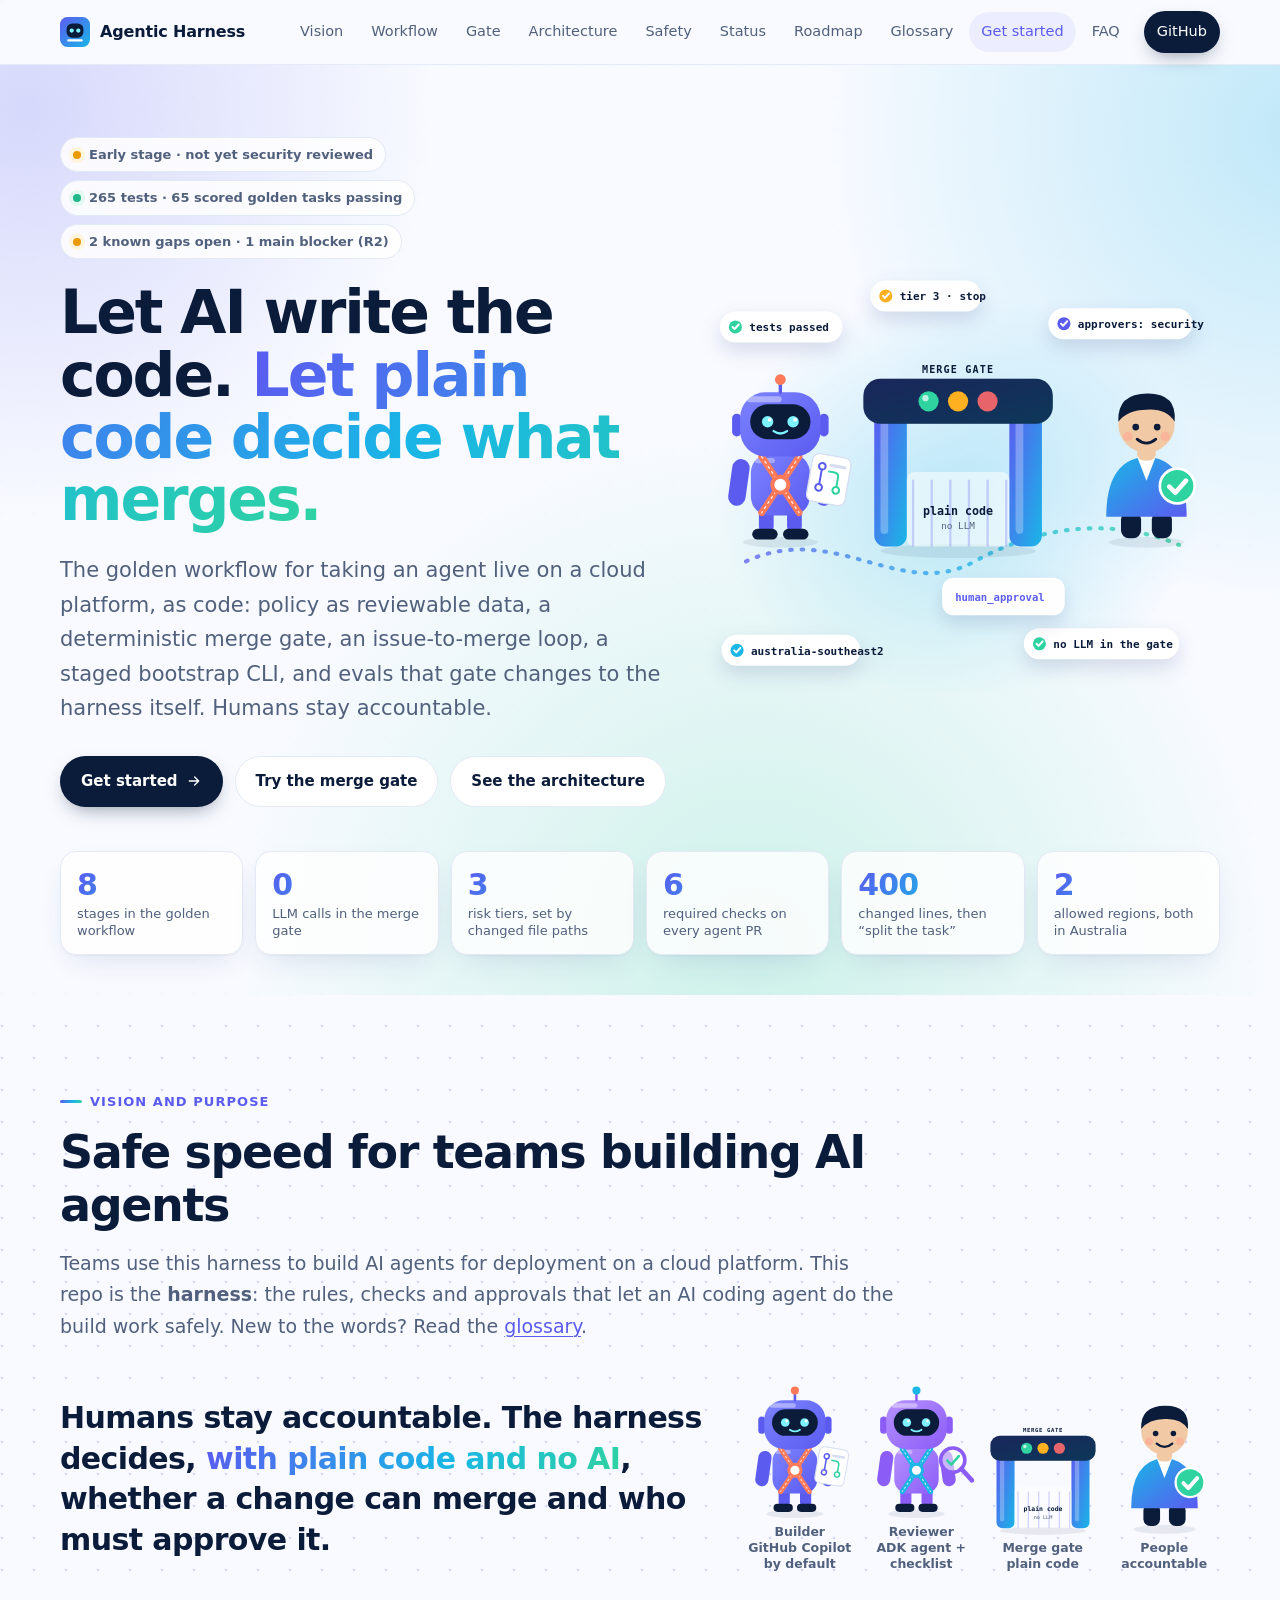
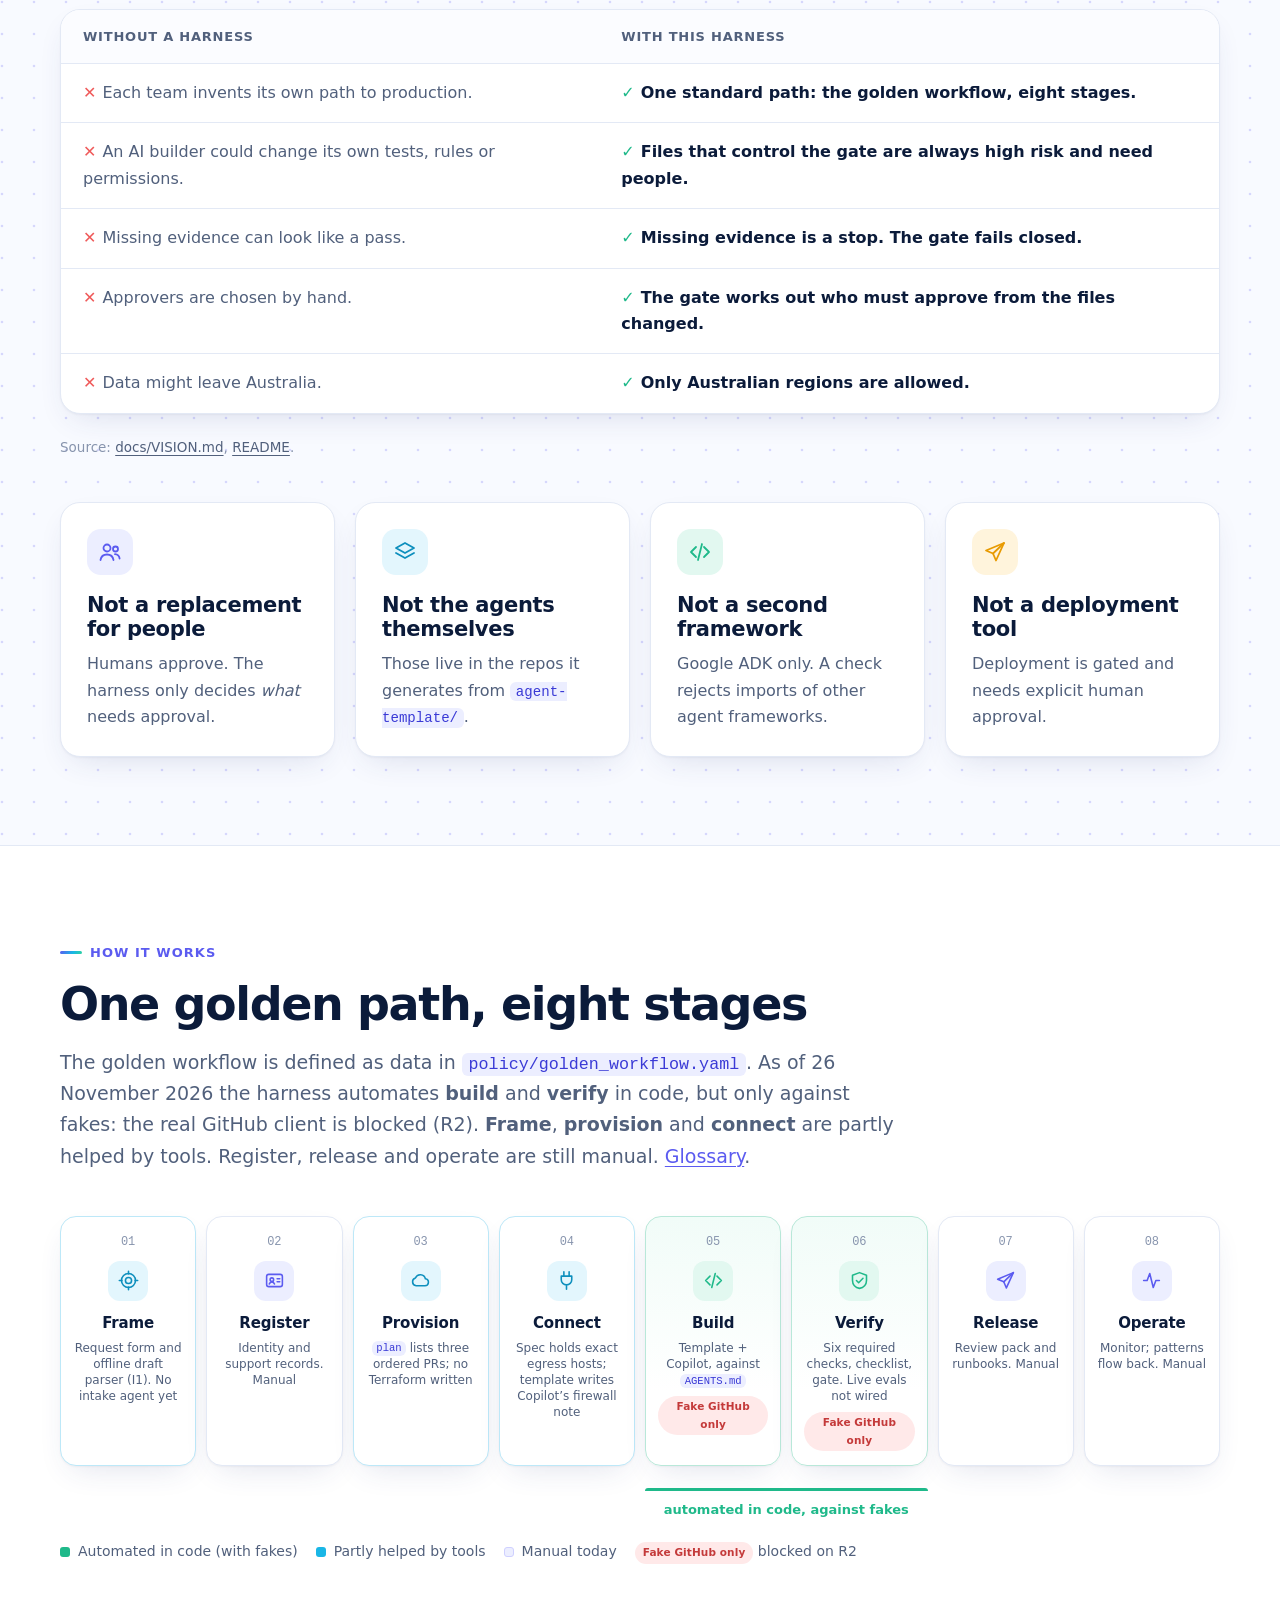
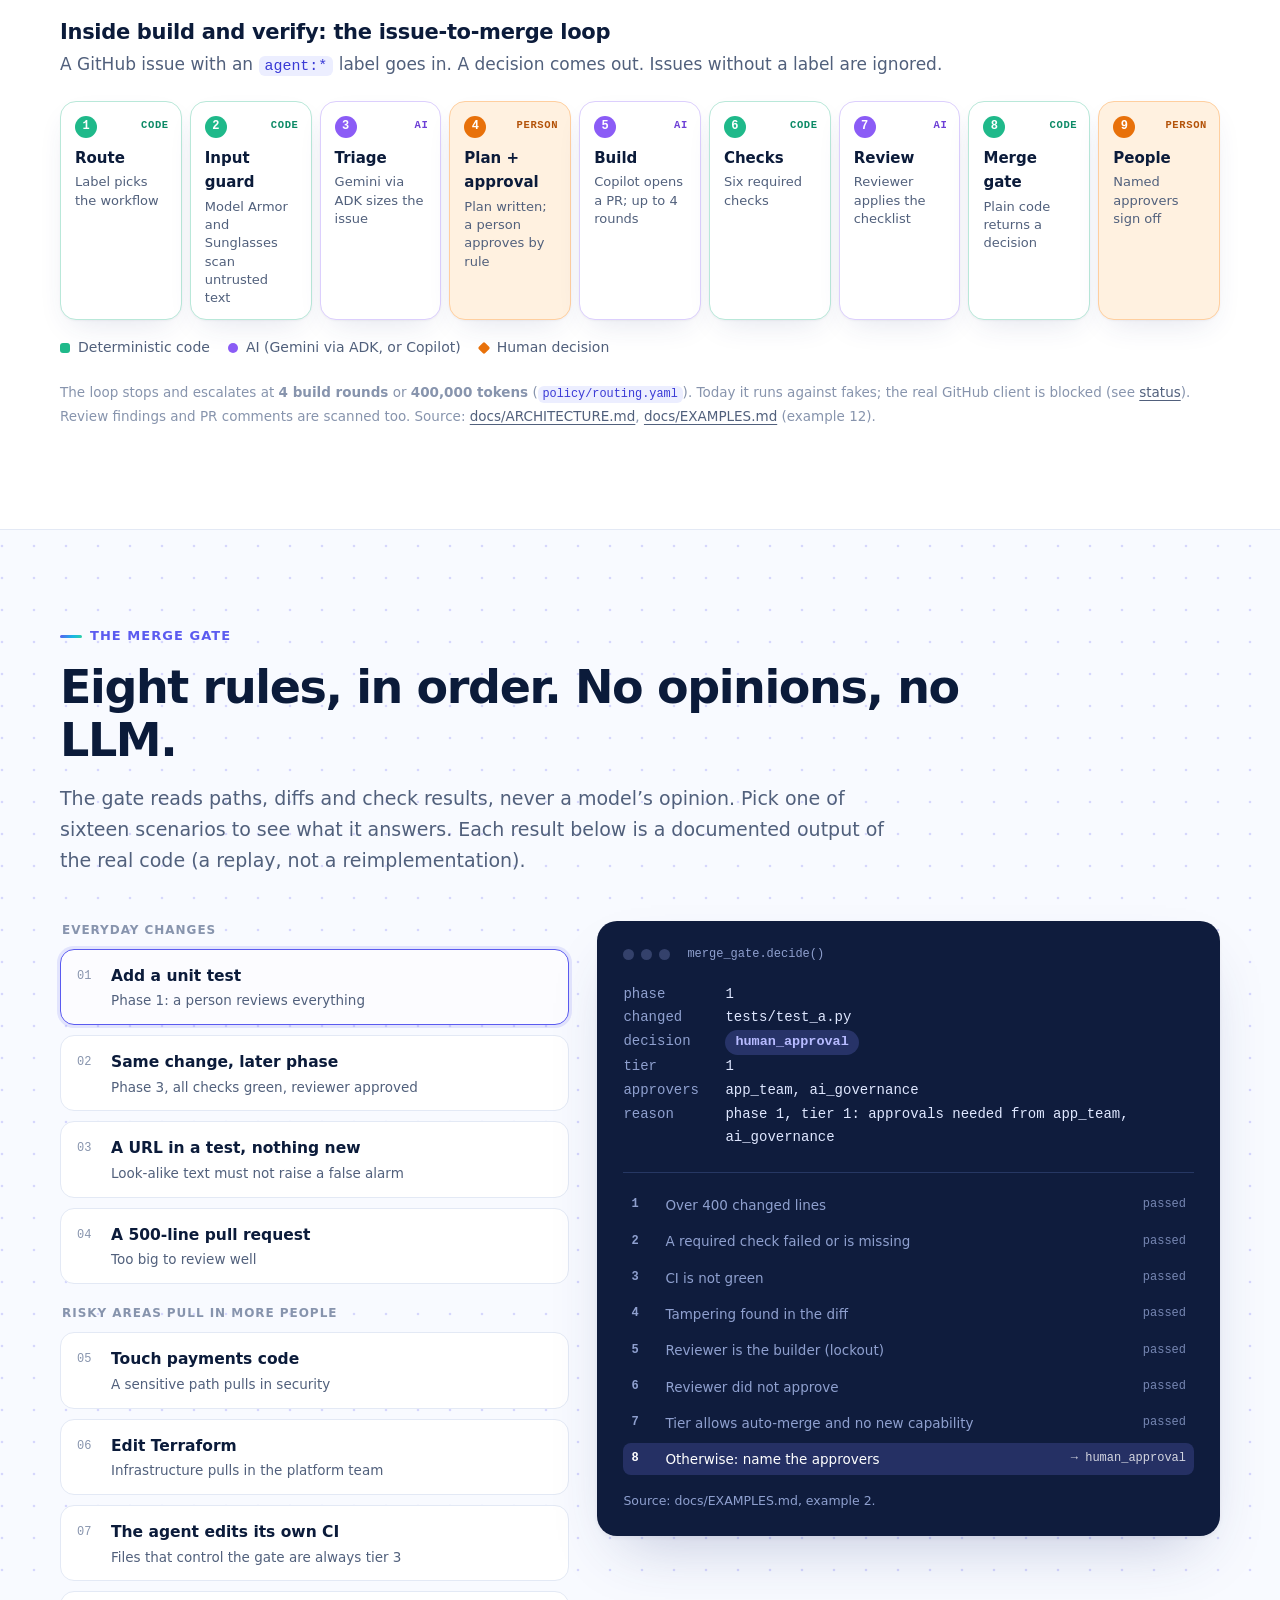
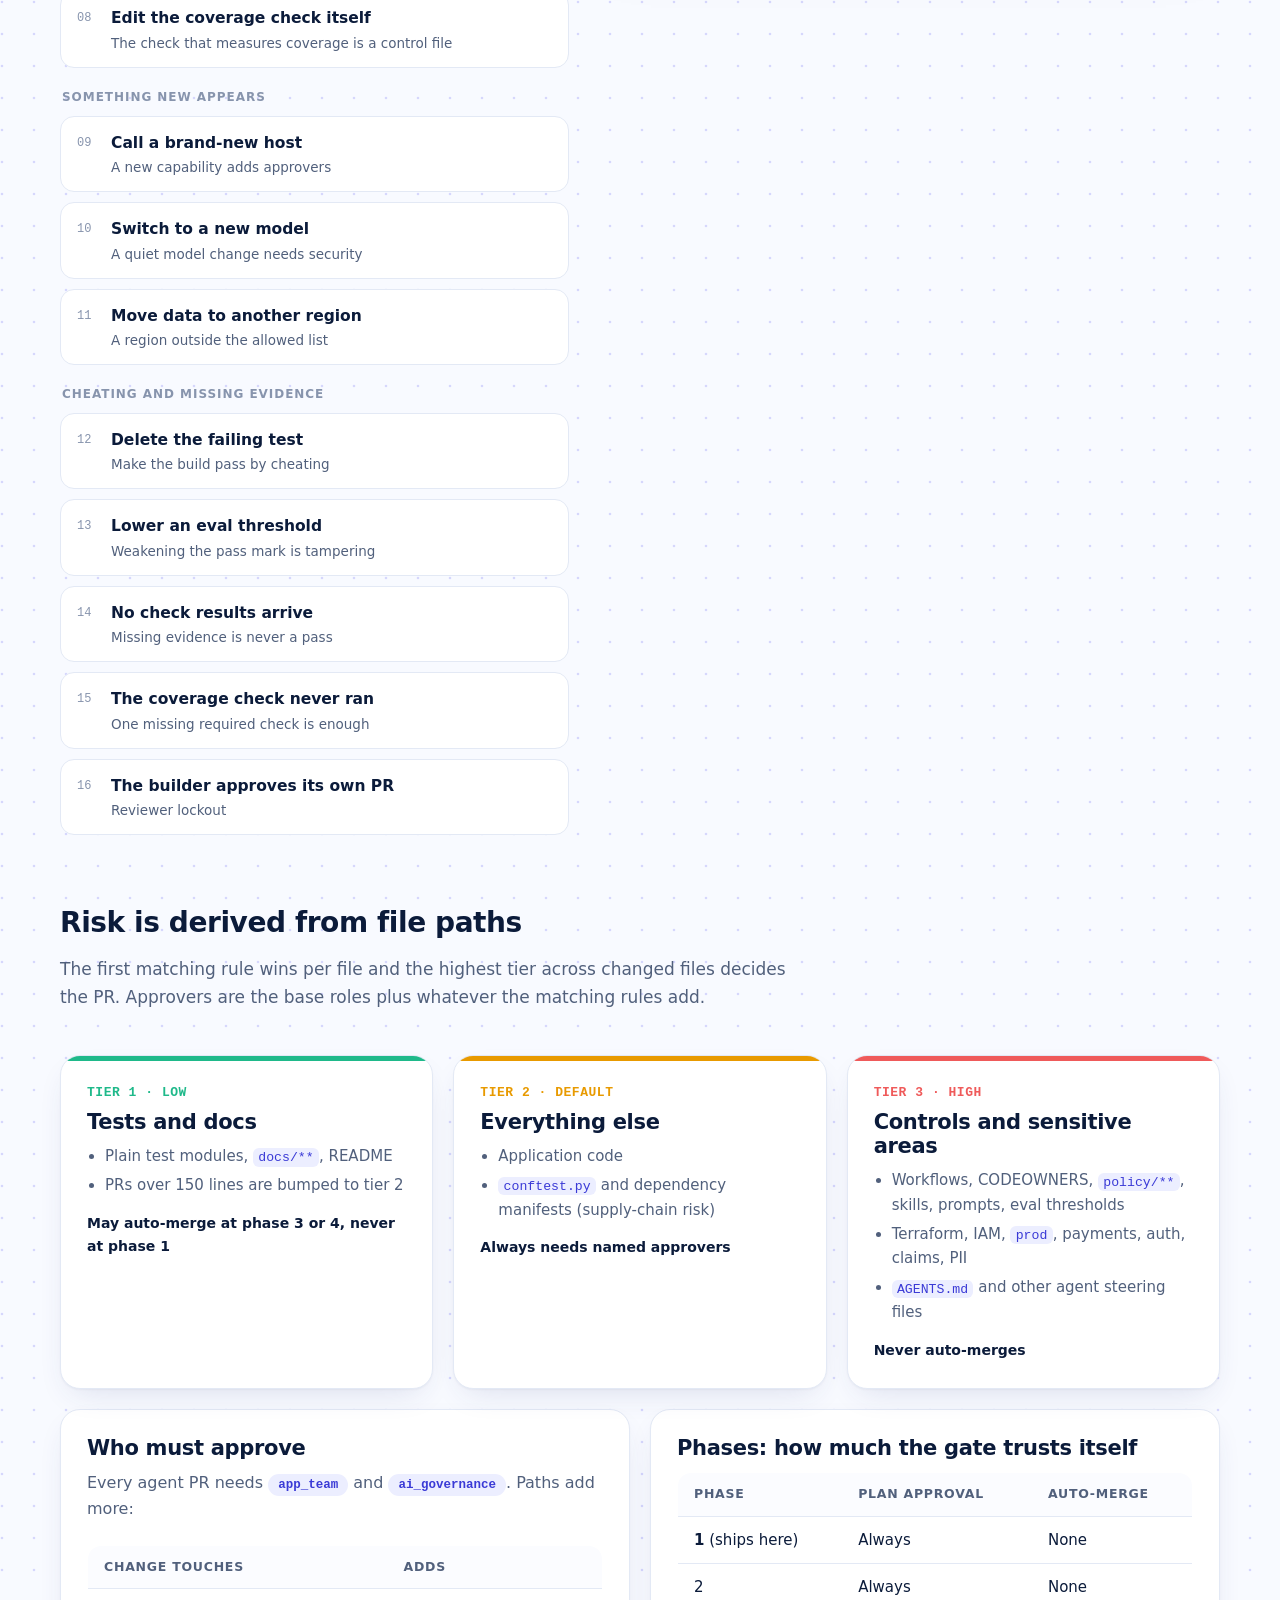
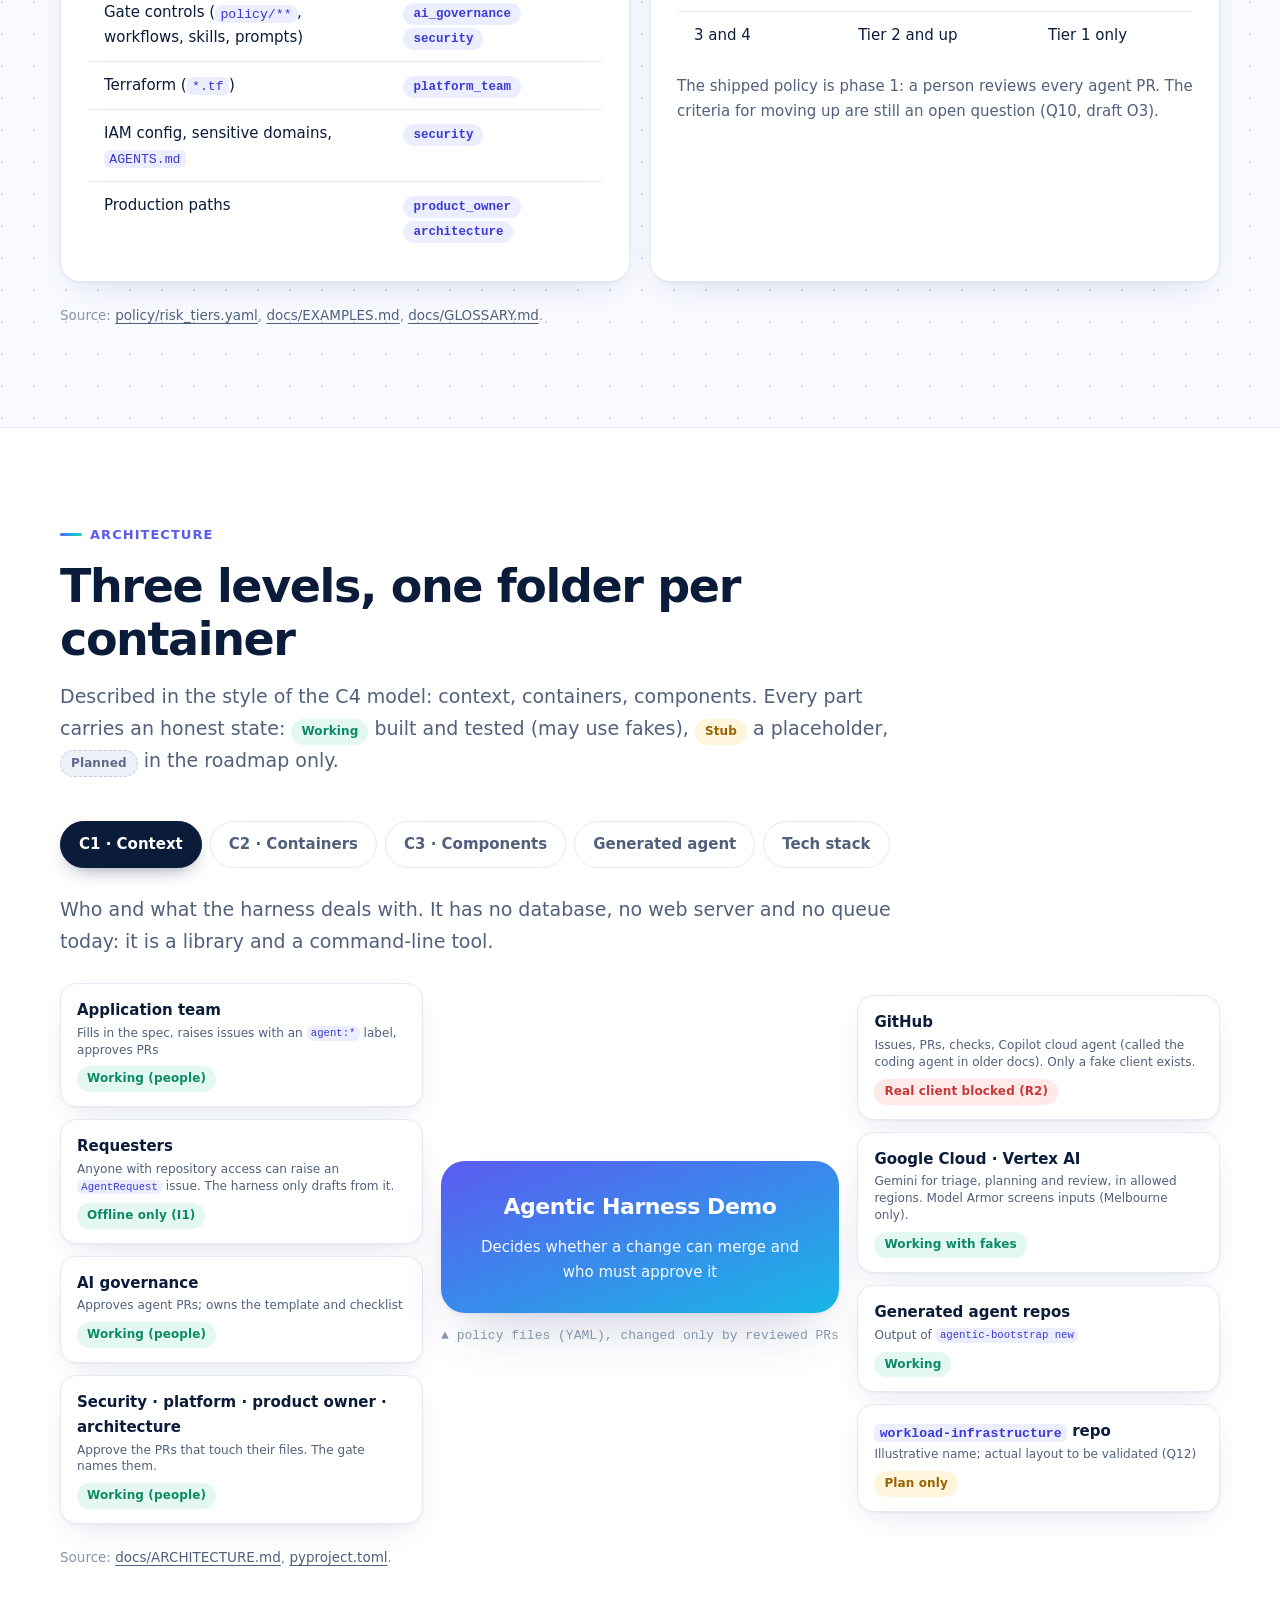
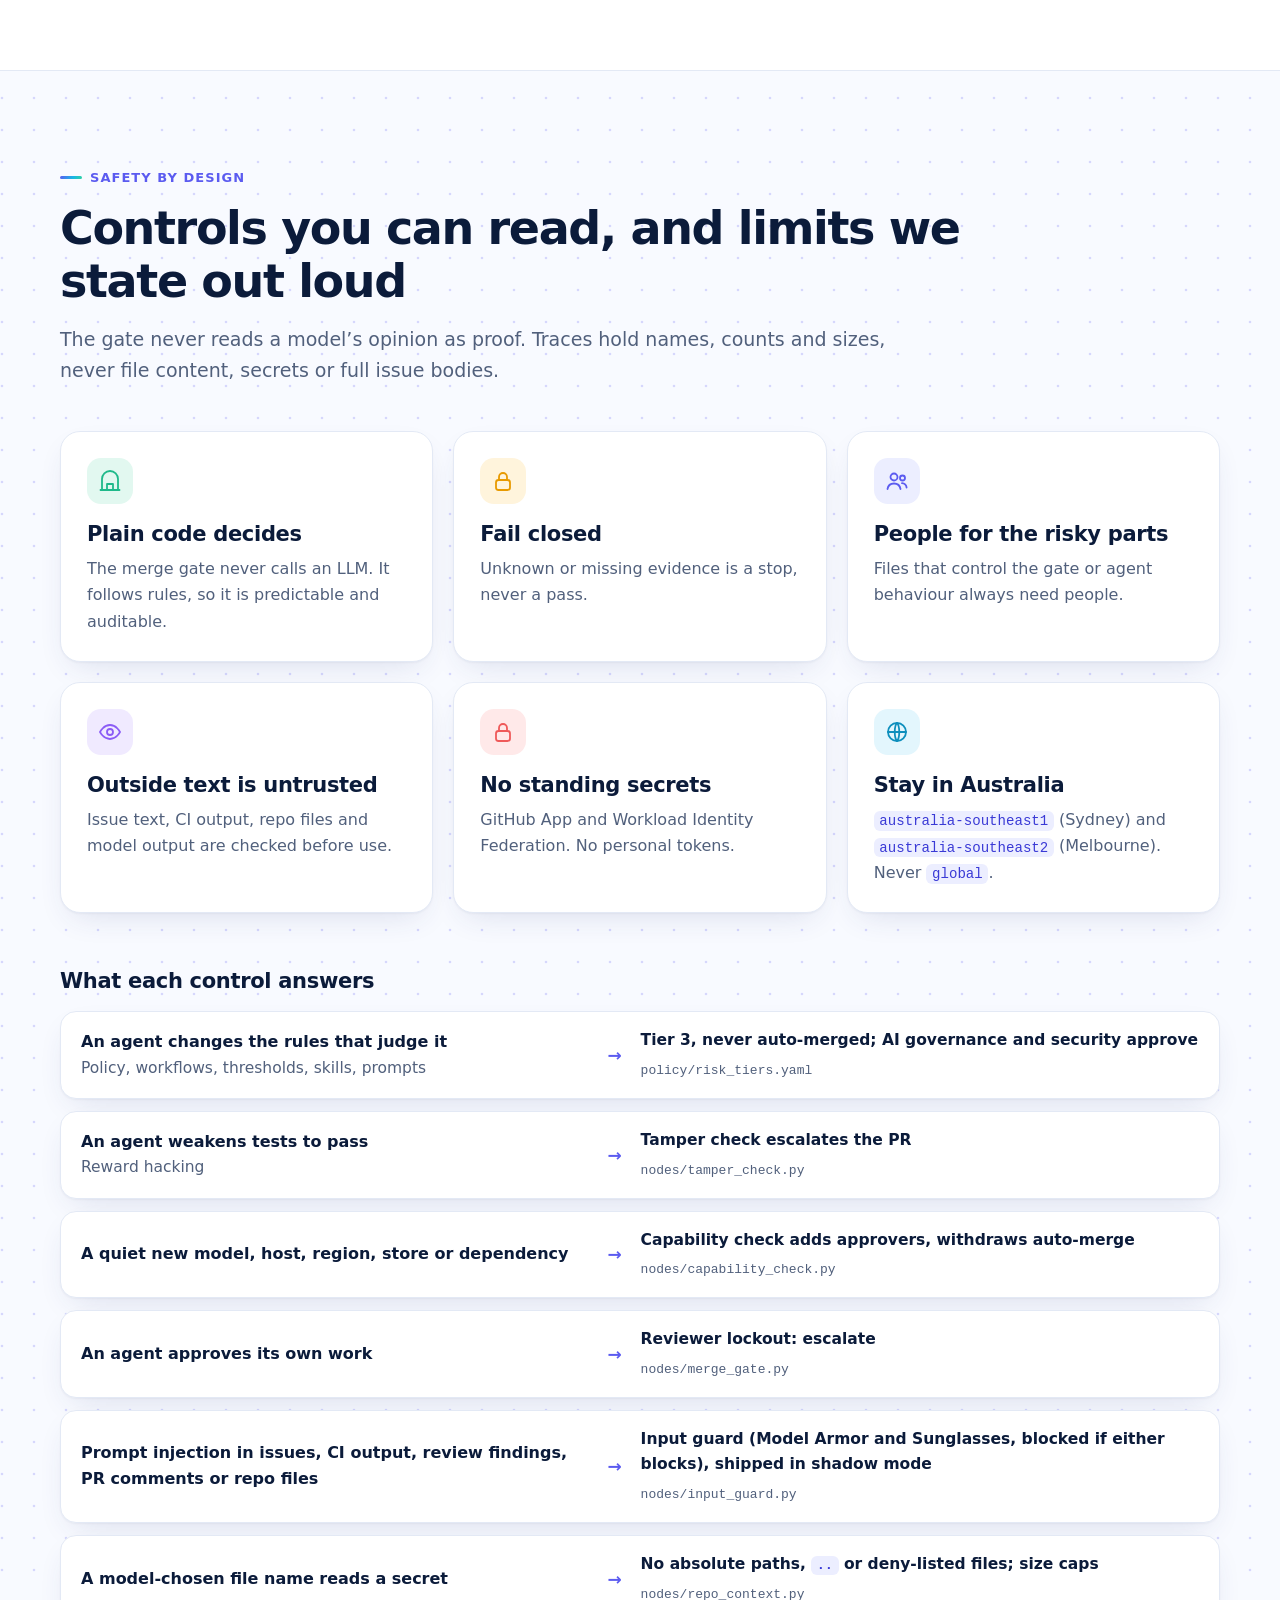
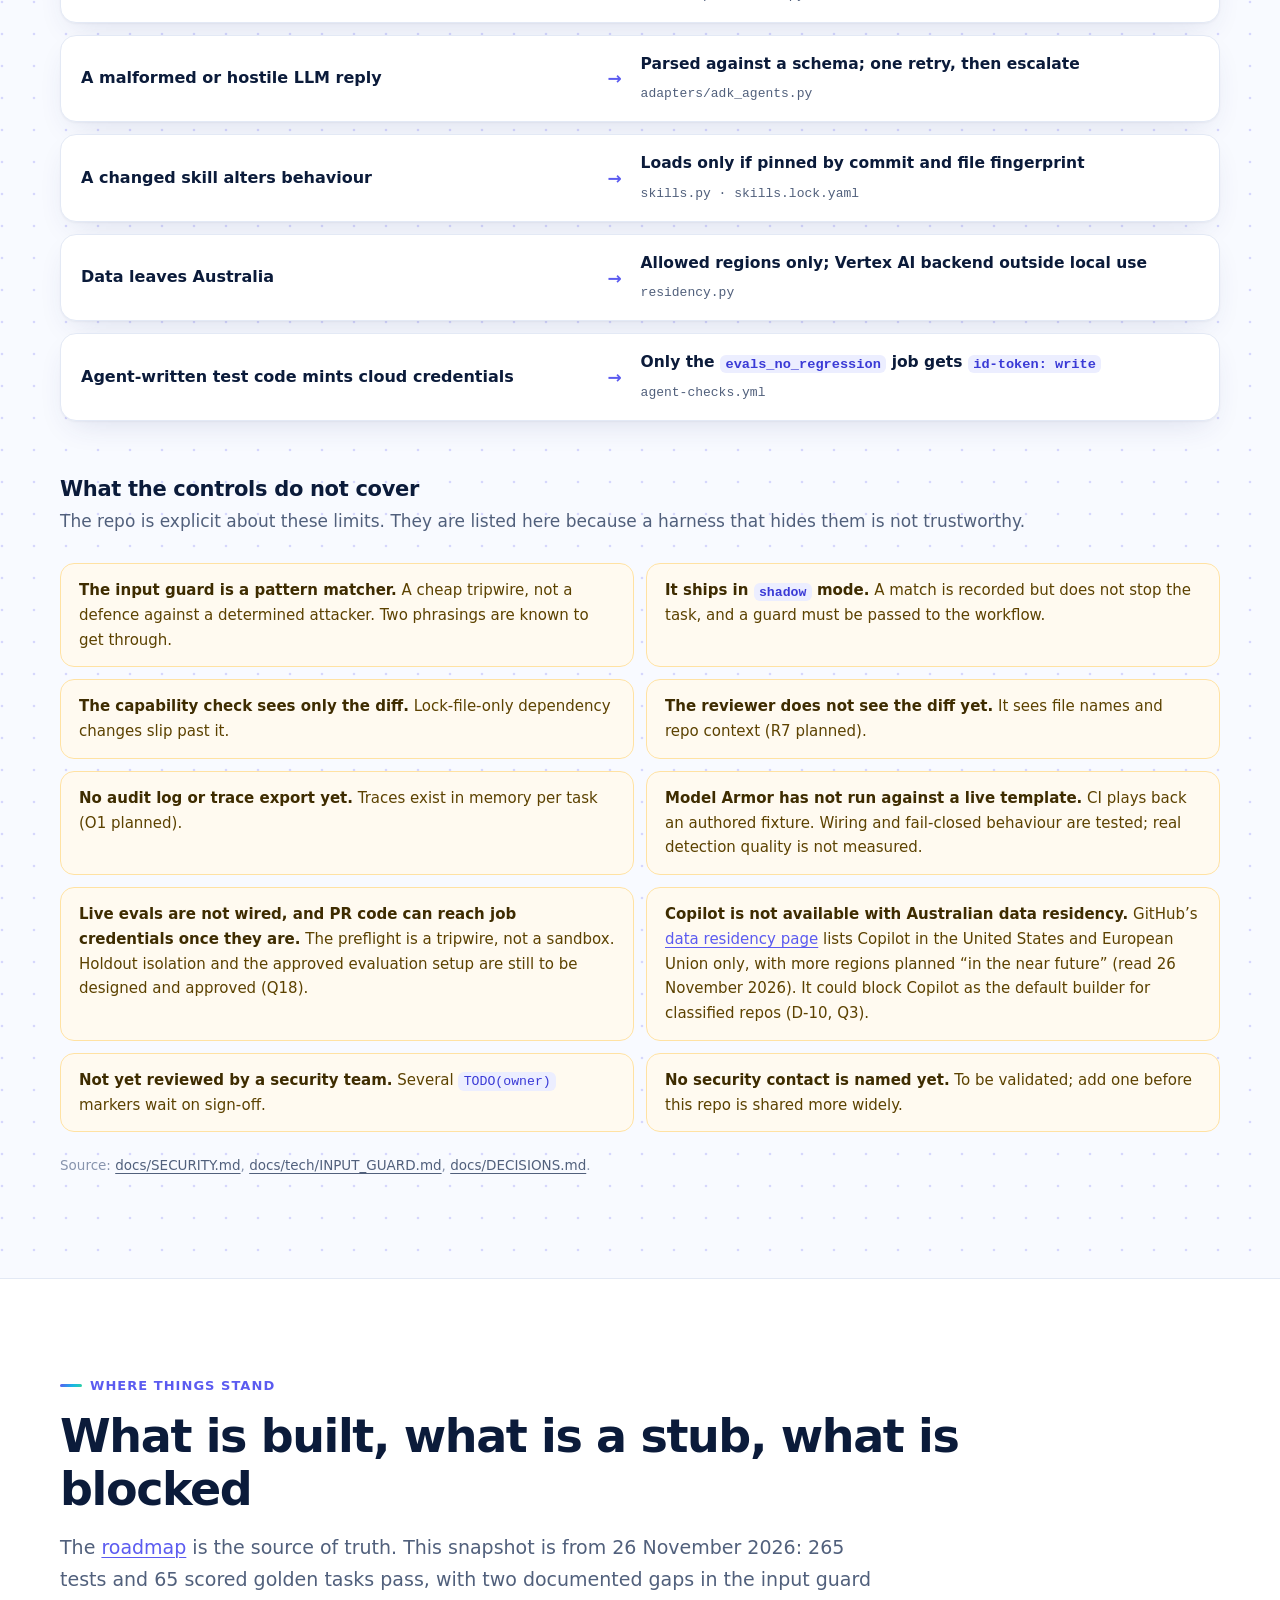
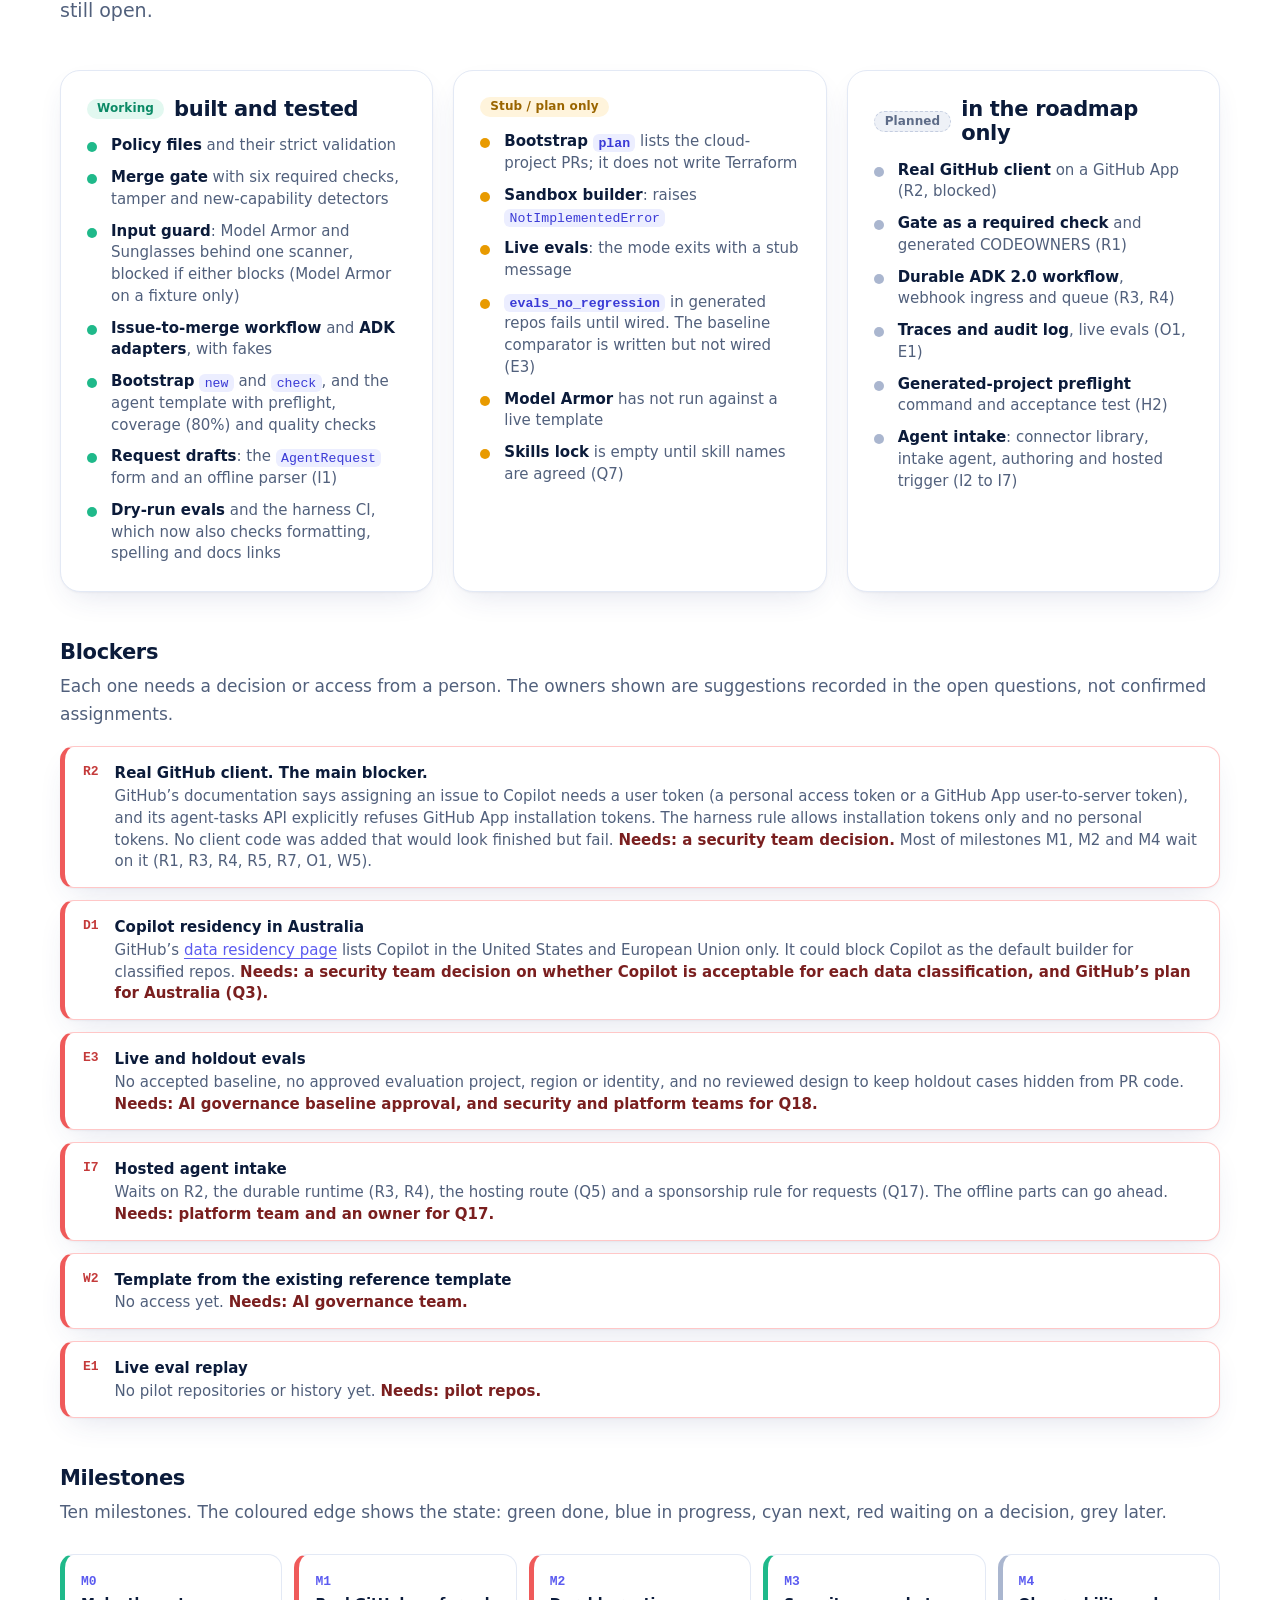
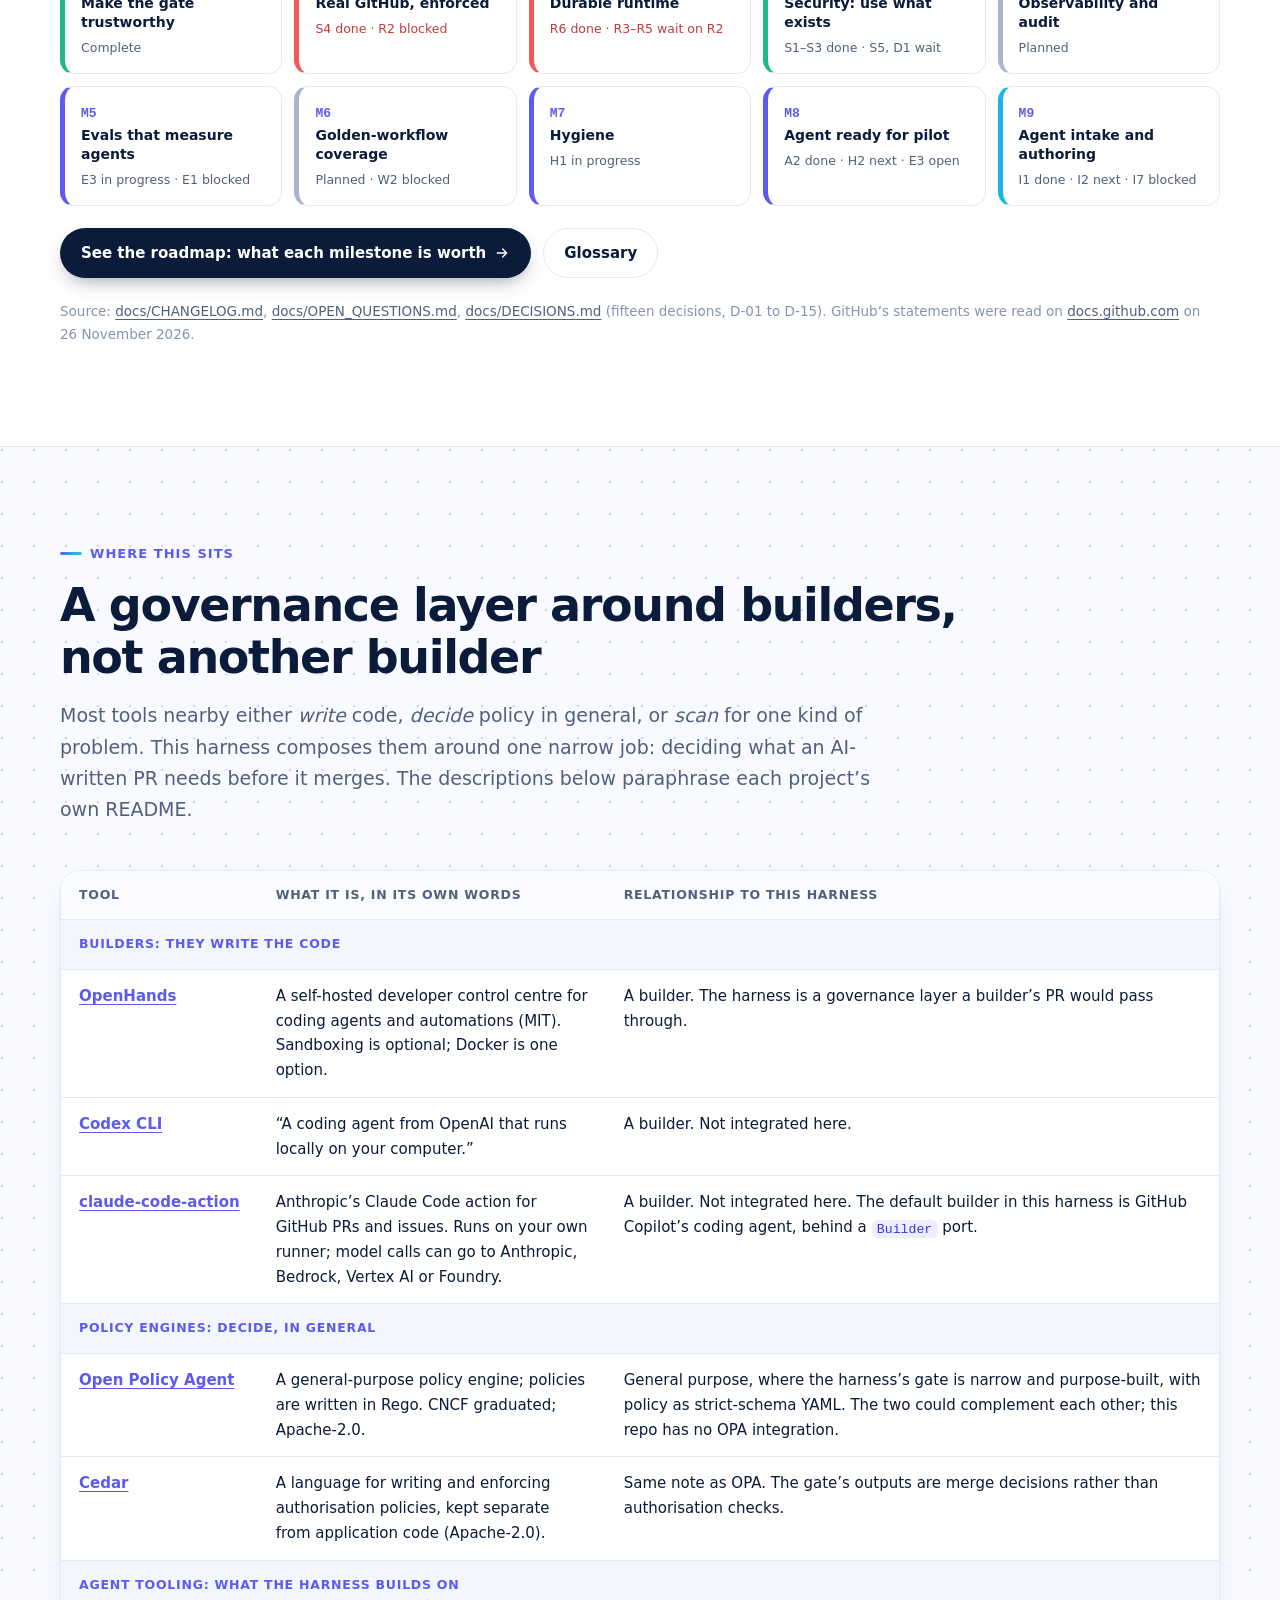
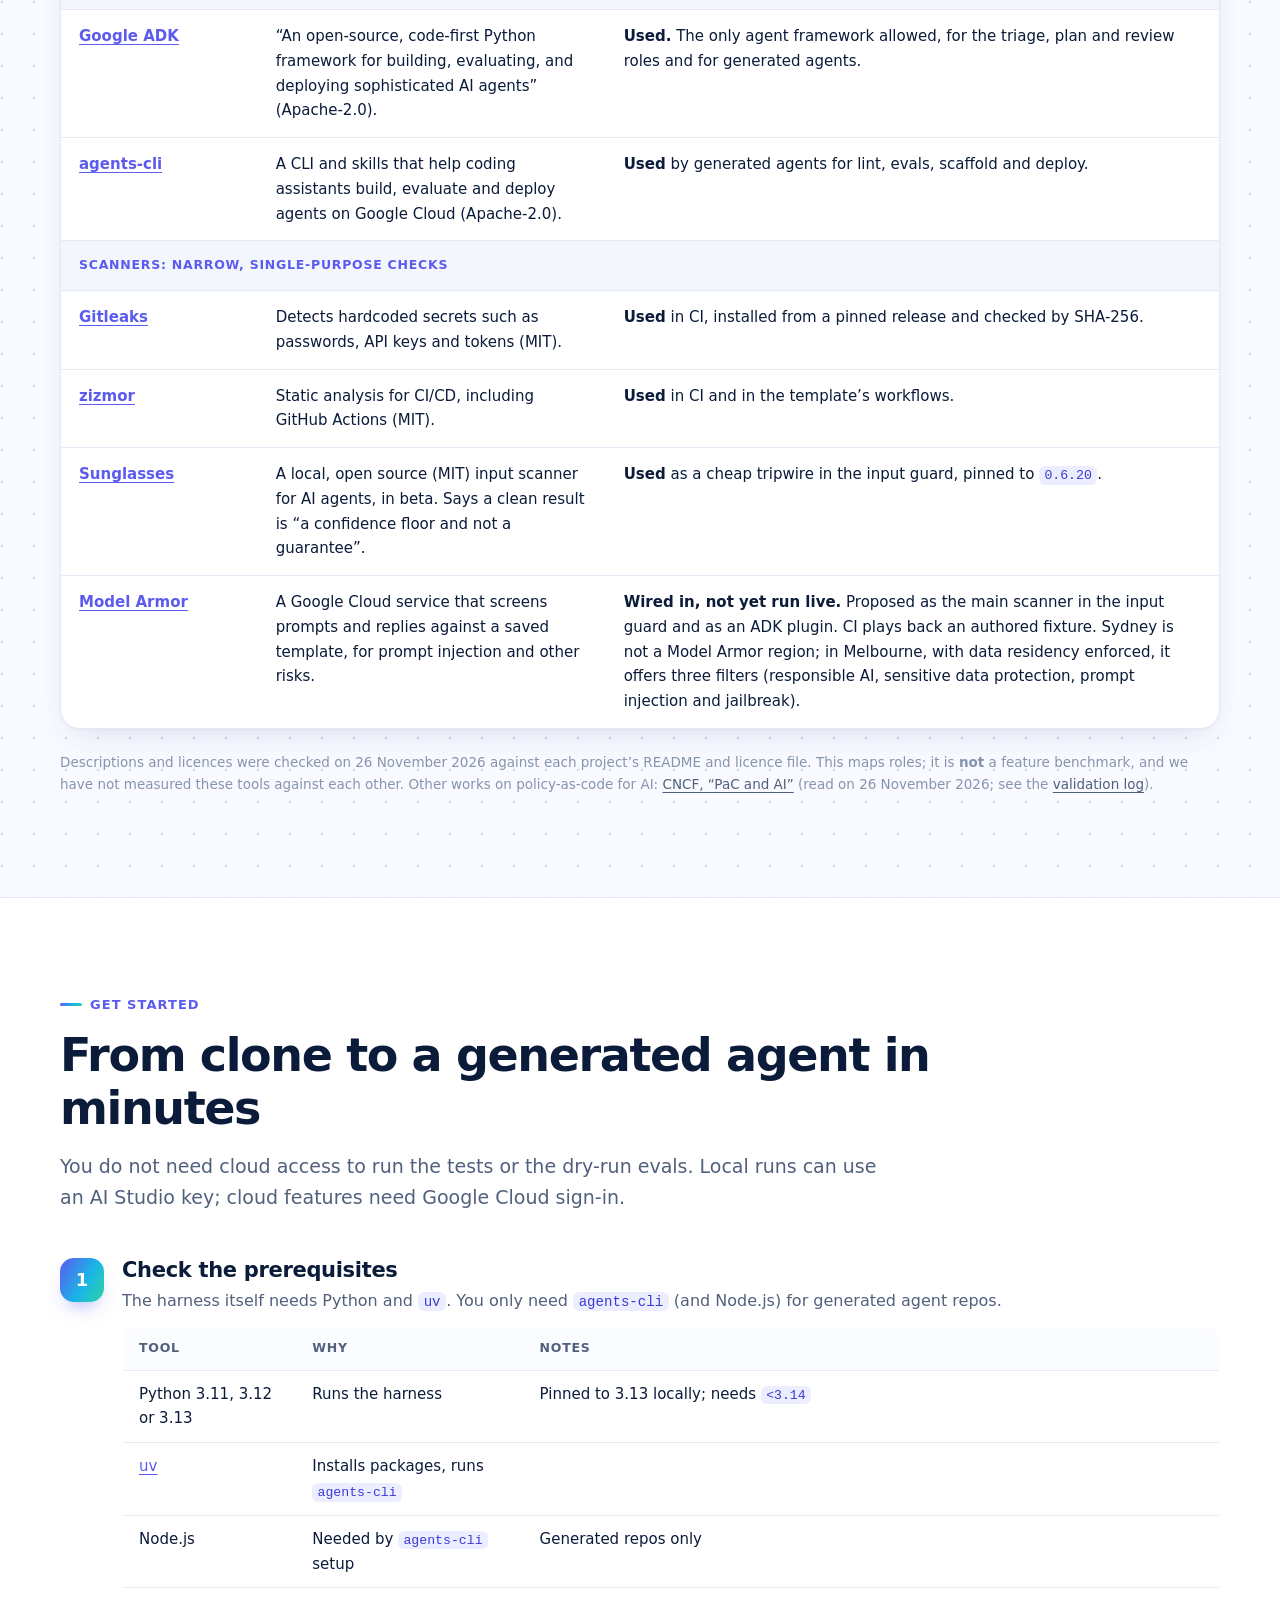
==== commit aa719f66: "docs(site): add a validation log with sources; record Copilot residency check Co-Authored-By: Claude" ====
--- a/site/index.html
+++ b/site/index.html
@@ -462,7 +462,7 @@
       <div class="limit"><b>No audit log or trace export yet.</b> Traces exist in memory per task (O1 planned).</div>
       <div class="limit"><b>Model Armor has not run against a live template.</b> CI plays back an authored fixture. Wiring and fail-closed behaviour are tested; real detection quality is not measured.</div>
       <div class="limit"><b>Live evals are not wired, and PR code can reach job credentials once they are.</b> The preflight is a tripwire, not a sandbox. Holdout isolation and the approved evaluation setup are still to be designed and approved (Q18).</div>
-      <div class="limit"><b>Copilot’s Australian residency is to be validated.</b> The GitHub documentation we read does not say where Copilot cloud agent processes data. It could block Copilot as the default builder for classified repos (D-10, Q3).</div>
+      <div class="limit"><b>Copilot is not available with Australian data residency.</b> GitHub’s <a href="https://docs.github.com/en/enterprise-cloud@latest/admin/data-residency/github-copilot-with-data-residency">data residency page</a> lists Copilot in the United States and European Union only, with more regions planned “in the near future” (read 26 November 2026). It could block Copilot as the default builder for classified repos (D-10, Q3).</div>
       <div class="limit"><b>Not yet reviewed by a security team.</b> Several <code>TODO(owner)</code> markers wait on sign-off.</div>
       <div class="limit"><b>No security contact is named yet.</b> To be validated; add one before this repo is shared more widely.</div>
     </div>
@@ -507,7 +507,7 @@
     <p style="color:var(--muted);margin-top:8px">Each one needs a decision or access from a person. The owners shown are suggestions recorded in the open questions, not confirmed assignments.</p>
     <div class="blockers reveal">
       <div class="blk"><span class="id">R2</span><div><b>Real GitHub client. The main blocker.</b><span>GitHub’s documentation says assigning an issue to Copilot needs a user token (a personal access token or a GitHub App user-to-server token), and its agent-tasks API explicitly refuses GitHub App installation tokens. The harness rule allows installation tokens only and no personal tokens. No client code was added that would look finished but fail. <em>Needs: a security team decision.</em> Most of milestones M1, M2 and M4 wait on it (R1, R3, R4, R5, R7, O1, W5).</span></div></div>
-      <div class="blk"><span class="id">D1</span><div><b>Copilot residency in Australia</b><span>Not confirmed. The GitHub documentation we read does not say where Copilot cloud agent processes data. It could block Copilot as the default builder for classified repos. <em>Needs: GitHub’s answer and the security team (Q3).</em></span></div></div>
+      <div class="blk"><span class="id">D1</span><div><b>Copilot residency in Australia</b><span>GitHub’s <a href="https://docs.github.com/en/enterprise-cloud@latest/admin/data-residency/github-copilot-with-data-residency">data residency page</a> lists Copilot in the United States and European Union only. It could block Copilot as the default builder for classified repos. <em>Needs: a security team decision on whether Copilot is acceptable for each data classification, and GitHub’s plan for Australia (Q3).</em></span></div></div>
       <div class="blk"><span class="id">E3</span><div><b>Live and holdout evals</b><span>No accepted baseline, no approved evaluation project, region or identity, and no reviewed design to keep holdout cases hidden from PR code. <em>Needs: AI governance baseline approval, and security and platform teams for Q18.</em></span></div></div>
       <div class="blk"><span class="id">I7</span><div><b>Hosted agent intake</b><span>Waits on R2, the durable runtime (R3, R4), the hosting route (Q5) and a sponsorship rule for requests (Q17). The offline parts can go ahead. <em>Needs: platform team and an owner for Q17.</em></span></div></div>
       <div class="blk"><span class="id">W2</span><div><b>Template from the existing reference template</b><span>No access yet. <em>Needs: AI governance team.</em></span></div></div>
@@ -563,7 +563,7 @@
         </tbody>
       </table>
     </div>
-    <p class="src">Descriptions and licences were checked on 26 November 2026 against each project’s README and licence file. This maps roles; it is <strong>not</strong> a feature benchmark, and we have not measured these tools against each other. Other works on policy-as-code for AI: <a href="https://www.cncf.io/blog/2025/08/12/pac-and-ai/">CNCF, “PaC and AI”</a> (found by search, not reviewed in full; to be validated).</p>
+    <p class="src">Descriptions and licences were checked on 26 November 2026 against each project’s README and licence file. This maps roles; it is <strong>not</strong> a feature benchmark, and we have not measured these tools against each other. Other works on policy-as-code for AI: <a href="https://www.cncf.io/blog/2025/08/12/pac-and-ai/">CNCF, “PaC and AI”</a> (read on 26 November 2026; see the <a href="#validation">validation log</a>).</p>
   </div>
 </section>
 
@@ -740,12 +740,42 @@
           <li><a href="https://github.com/All-Hands-AI/OpenHands">OpenHands</a> · <a href="https://github.com/openai/codex">Codex CLI</a> · <a href="https://github.com/anthropics/claude-code-action">claude-code-action</a></li>
           <li><a href="https://github.com/open-policy-agent/opa">Open Policy Agent</a> · <a href="https://github.com/cedar-policy/cedar">Cedar</a></li>
           <li><a href="https://github.com/gitleaks/gitleaks">Gitleaks</a> · <a href="https://github.com/zizmorcore/zizmor">zizmor</a> · <a href="https://github.com/sunglasses-dev/sunglasses">Sunglasses</a></li>
-          <li><a href="https://www.cncf.io/blog/2025/08/12/pac-and-ai/">CNCF: PaC and AI</a> (search result, not reviewed in full)</li>
+          <li><a href="https://www.cncf.io/blog/2025/08/12/pac-and-ai/">CNCF: PaC and AI</a></li>
         </ul>
-        <p class="note info" style="margin-top:16px;font-size:14px">Checked on 26 November 2026 against vendor documentation: the <a href="https://docs.github.com/en/copilot/how-tos/use-copilot-agents/cloud-agent/use-cloud-agent-via-the-api">Copilot API guide</a> (the R2 blocker), the <a href="https://docs.github.com/en/copilot/how-tos/copilot-on-github/customize-copilot/customize-cloud-agent/customize-the-agent-environment">cloud agent environment</a>, <a href="https://docs.cloud.google.com/model-armor/locations">Model Armor locations</a> and <a href="https://docs.cloud.google.com/model-armor/feature-availability-by-region">feature availability</a>, <a href="https://docs.cloud.google.com/vertex-ai/generative-ai/docs/learn/locations">Vertex AI locations</a>, <a href="https://docs.cloud.google.com/iam/docs/workload-identity-federation-with-deployment-pipelines">Workload Identity Federation</a> and the <a href="https://adk.dev/integrations/model-armor/">ADK Model Armor plugin</a>.</p>
-        <p class="note" style="margin-top:12px;font-size:14px"><strong>To be validated:</strong> Copilot’s data residency in Australia (the documentation we read is silent), the <code>AGENTS.md</code> convention, the C4 model, OWASP and the CNCF article. Those sites could not be reached from the build session.</p>
-      </div>
-    </div>
+        <p class="note info" style="margin-top:16px;font-size:14px">Vendor and standards statements were checked on 26 November 2026. The full list, with the exact page for each, is in the <a href="#validation">validation log</a> below.</p>
+      </div>
+    </div>
+  </div>
+</section>
+
+<section id="validation">
+  <div class="wrap">
+    <div class="section-head reveal">
+      <div class="eyebrow">Validation log</div>
+      <h2>What was checked, and where</h2>
+      <p class="lede">Each external statement on this site, the verdict on 26 November 2026, and the page it was checked against. If a page changes, this is where to start.</p>
+    </div>
+    <div class="tbl-wrap reveal"><table class="tbl">
+      <thead><tr><th>Statement</th><th>Result</th><th>Checked against</th></tr></thead>
+      <tbody>
+        <tr><td>Assigning an issue to Copilot needs a user token. The agent-tasks API refuses installation tokens (the R2 blocker)</td><td>Confirmed</td><td><a href="https://docs.github.com/en/copilot/how-tos/use-copilot-agents/cloud-agent/use-cloud-agent-via-the-api">Copilot cloud agent API guide</a> · <a href="https://docs.github.com/en/rest/agent-tasks/agent-tasks">Agent tasks REST reference</a></td></tr>
+        <tr><td>Copilot data residency covers the United States and European Union only (D-10, D1)</td><td>Confirmed</td><td><a href="https://docs.github.com/en/enterprise-cloud@latest/admin/data-residency/github-copilot-with-data-residency">Copilot with data residency</a></td></tr>
+        <tr><td>Copilot reads <code>copilot-setup-steps.yml</code>, custom agents in <code>.github/agents</code>, and has a customisable firewall allowlist</td><td>Confirmed</td><td><a href="https://docs.github.com/en/copilot/how-tos/copilot-on-github/customize-copilot/customize-cloud-agent/customize-the-agent-environment">Agent environment</a> · <a href="https://docs.github.com/en/copilot/how-tos/copilot-on-github/customize-copilot/customize-cloud-agent/create-custom-agents">Custom agents</a> · <a href="https://docs.github.com/en/copilot/how-tos/copilot-on-github/customize-copilot/customize-the-firewall">Firewall</a></td></tr>
+        <tr><td>Workflows on Copilot PRs wait for a person to approve them, unless a repository setting is changed</td><td>Confirmed</td><td><a href="https://docs.github.com/en/copilot/how-tos/use-copilot-agents/cloud-agent/configuring-agent-settings">Configuring agent settings</a></td></tr>
+        <tr><td>Workload Identity Federation lets GitHub Actions reach Google Cloud without long-lived keys</td><td>Confirmed</td><td><a href="https://docs.cloud.google.com/iam/docs/workload-identity-federation-with-deployment-pipelines">Workload Identity Federation with deployment pipelines</a></td></tr>
+        <tr><td>Model Armor is available in Melbourne, not Sydney; three filters there with data residency enforced</td><td>Confirmed</td><td><a href="https://docs.cloud.google.com/model-armor/locations">Locations</a> · <a href="https://docs.cloud.google.com/model-armor/feature-availability-by-region">Feature availability by region</a></td></tr>
+        <tr><td>Gemini on Vertex AI is listed for Sydney; the page does not list Melbourne</td><td>Confirmed</td><td><a href="https://docs.cloud.google.com/vertex-ai/generative-ai/docs/learn/locations">Generative AI locations</a></td></tr>
+        <tr><td>ADK ships a <code>ModelArmorPlugin</code></td><td>Confirmed</td><td><a href="https://adk.dev/integrations/model-armor/">ADK Model Armor integration</a></td></tr>
+        <tr><td>Pinned versions exist: <code>google-cloud-modelarmor</code> 0.7.5, <code>sunglasses</code> 0.6.20 (newer 0.6.28 exists), <code>google-adk</code> 2.12 or later (2.15.1 current)</td><td>Confirmed</td><td><a href="https://pypi.org/project/google-cloud-modelarmor/">PyPI: modelarmor</a> · <a href="https://pypi.org/project/sunglasses/">PyPI: sunglasses</a> · <a href="https://pypi.org/project/google-adk/">PyPI: google-adk</a></td></tr>
+        <tr><td>Licences and descriptions of the compared projects</td><td>Confirmed</td><td>READMEs and licence files on <code>raw.githubusercontent.com</code>, for example <a href="https://raw.githubusercontent.com/google/adk-python/main/README.md">adk-python</a>, <a href="https://raw.githubusercontent.com/google/agents-cli/main/README.md">agents-cli</a>, <a href="https://raw.githubusercontent.com/sunglasses-dev/sunglasses/main/README.md">Sunglasses</a></td></tr>
+        <tr><td>AGENTS.md is an open format for guiding coding agents</td><td>Confirmed</td><td><a href="https://agents.md">agents.md</a></td></tr>
+        <tr><td>The C4 model has four levels: system context, container, component and code</td><td>Confirmed</td><td><a href="https://c4model.com/abstractions">C4 model: abstractions</a></td></tr>
+        <tr><td>CNCF article “PaC and AI” (12 August 2025) discusses policy as code for AI-written code, including tests being changed alongside code</td><td>Confirmed</td><td><a href="https://www.cncf.io/blog/2025/08/12/pac-and-ai/">CNCF: PaC and AI</a></td></tr>
+        <tr><td>Pages workflow pins exist: <code>actions/checkout</code> resolves to 7.0.1; the other two commits exist</td><td>Partly: tag names not checked</td><td><a href="https://raw.githubusercontent.com/actions/checkout/3d3c42e5aac5ba805825da76410c181273ba90b1/package.json">checkout package.json at the pinned commit</a></td></tr>
+        <tr><td>Gitleaks <code>v8.30.1</code></td><td>Tag exists; the release binary and its SHA-256 are not checked</td><td><a href="https://raw.githubusercontent.com/gitleaks/gitleaks/v8.30.1/README.md">README at tag v8.30.1</a></td></tr>
+        <tr><td>OWASP Top 10 for Agentic Applications (cited in the roadmap references)</td><td>Not checked: <code>genai.owasp.org</code> is not reachable from the build session</td><td><a href="https://genai.owasp.org/resource/owasp-top-10-for-agentic-applications-for-2026/">OWASP resource</a></td></tr>
+      </tbody></table></div>
+    <p class="src">Not covered here: statements about this repository come from its own docs and code, and are linked at the foot of each section.</p>
   </div>
 </section>
 
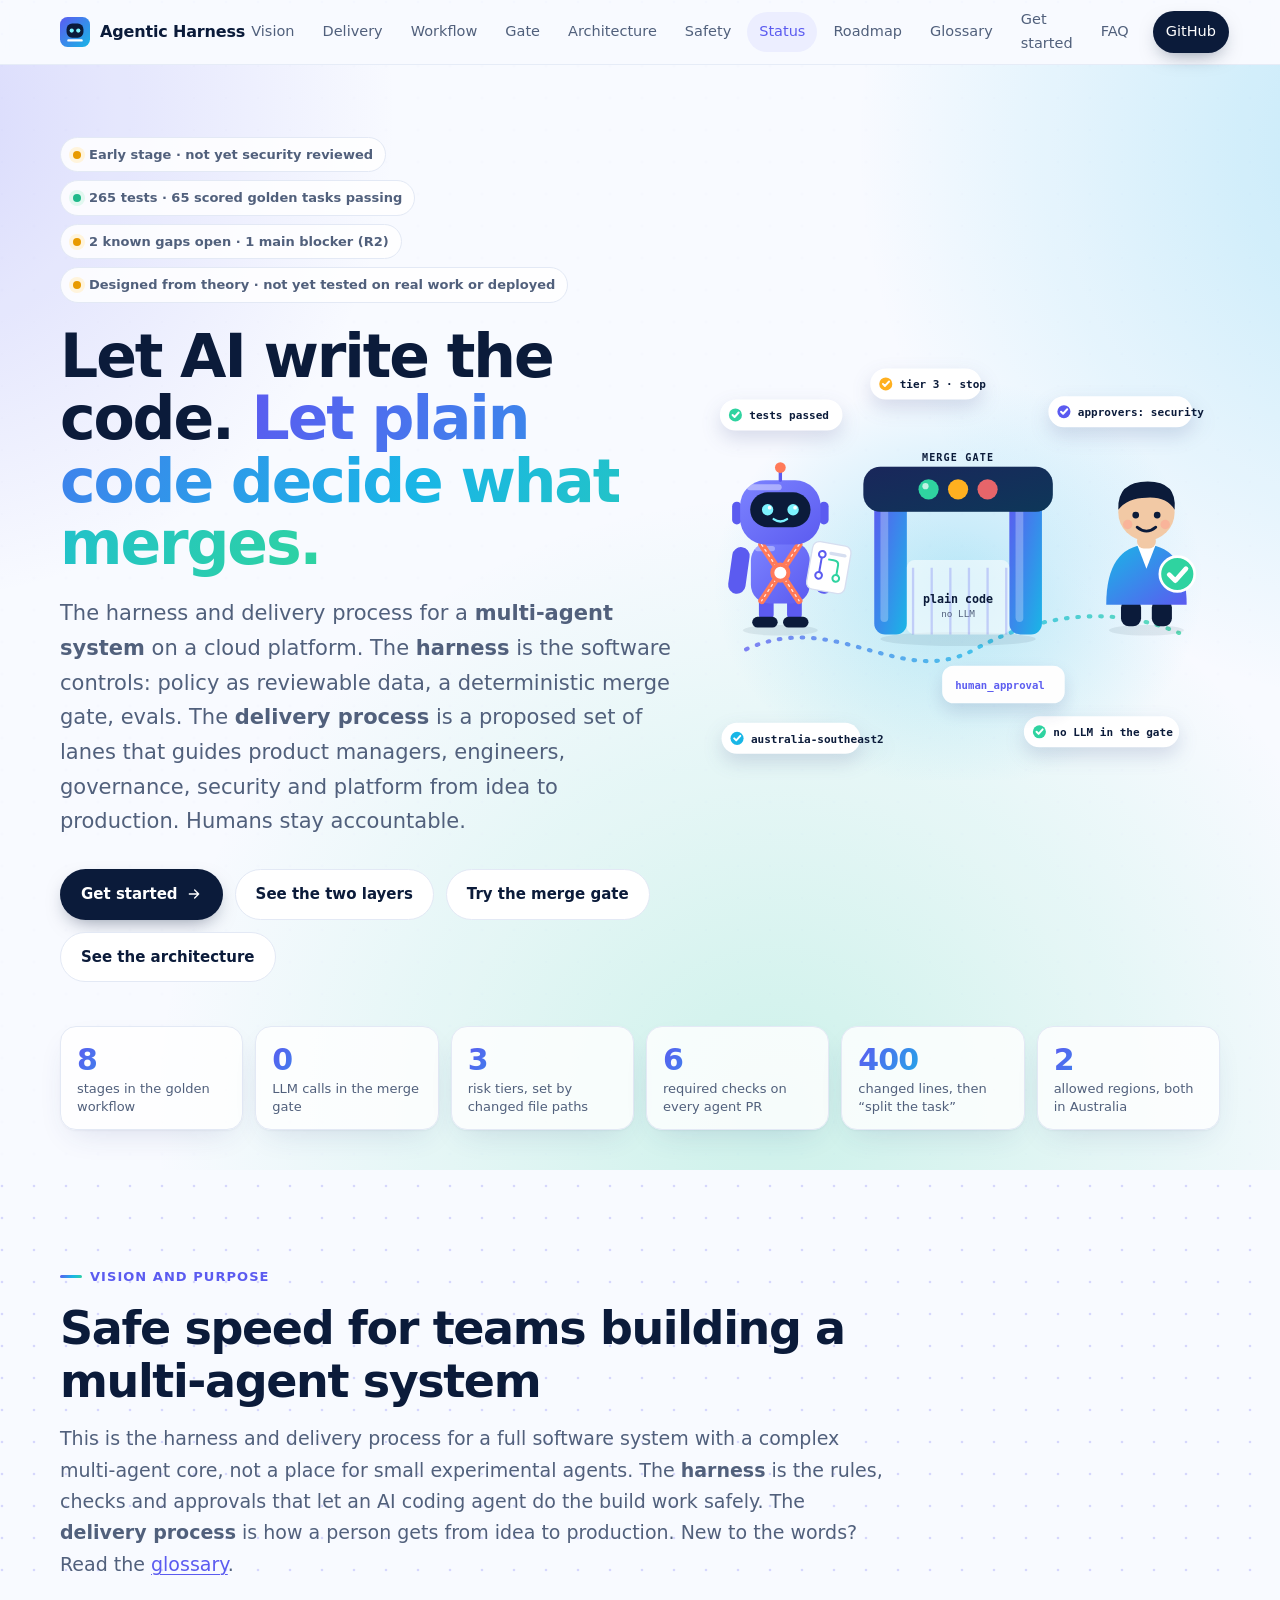
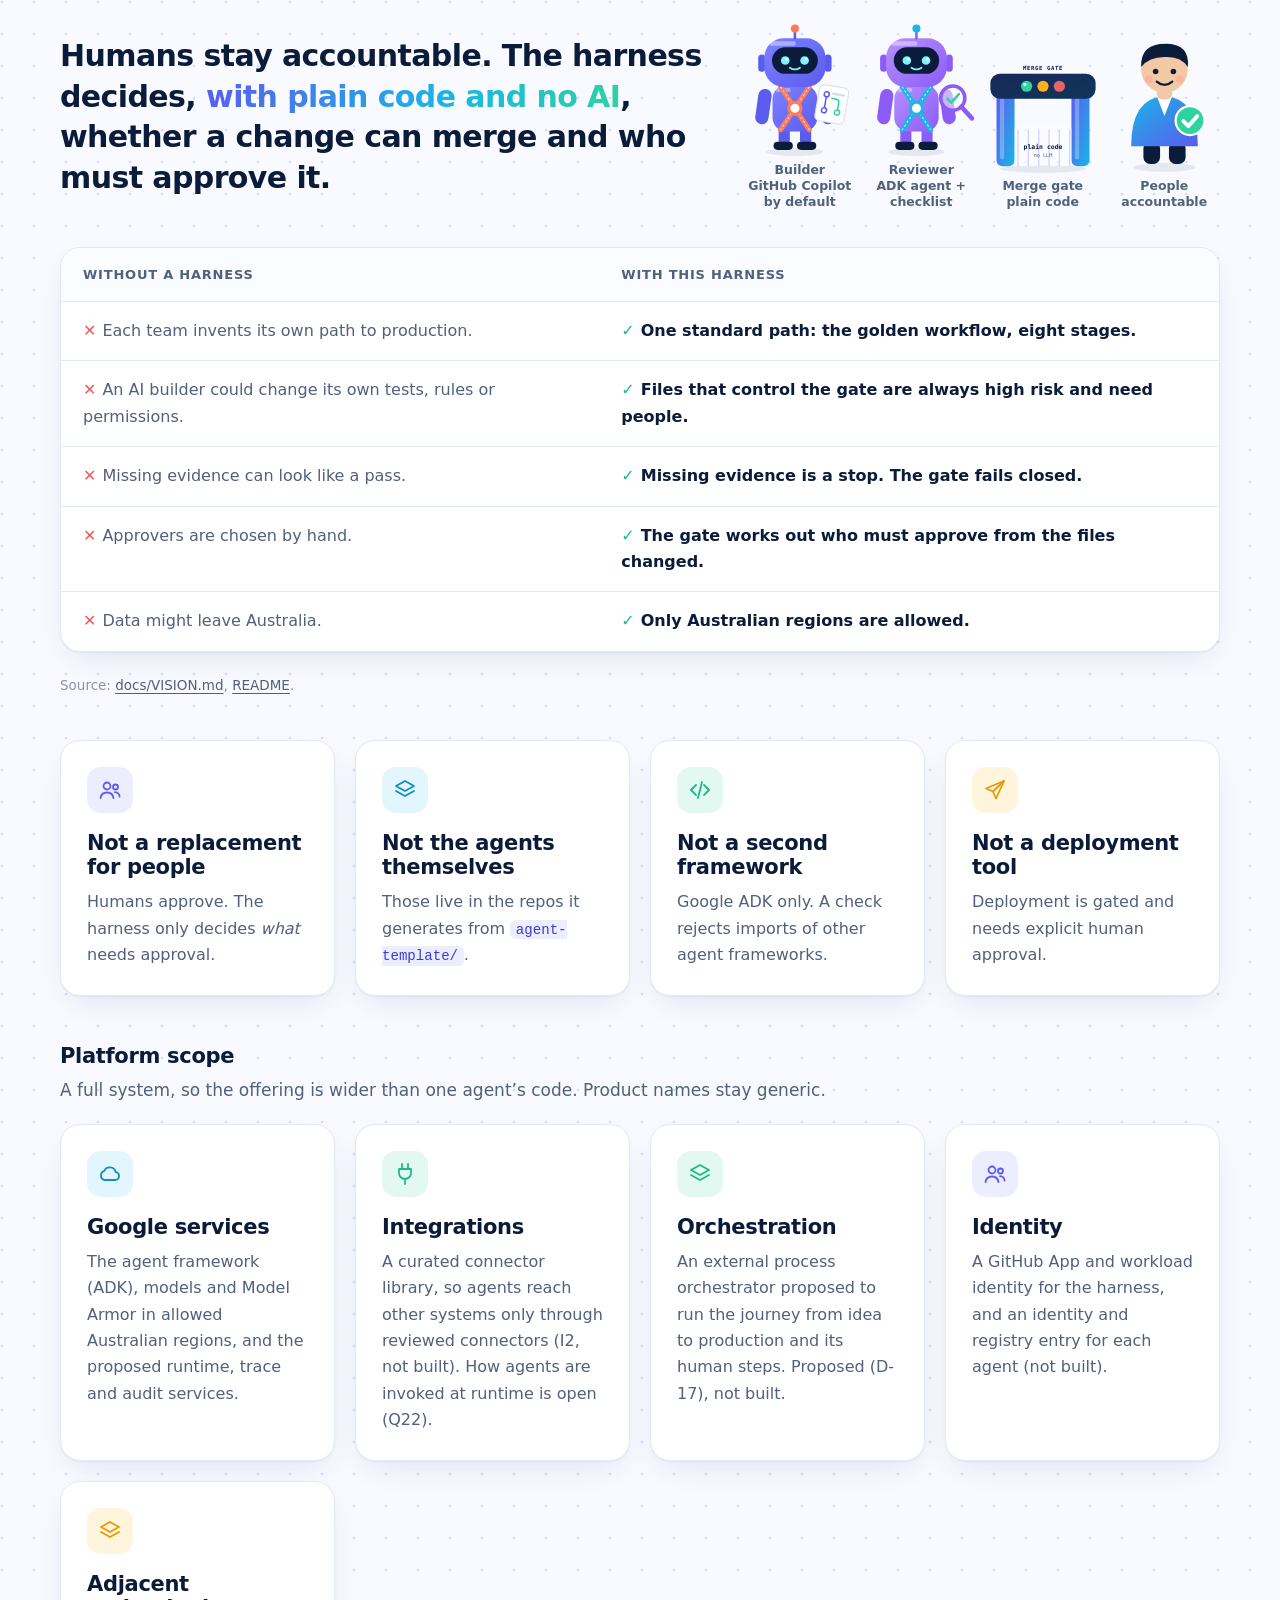
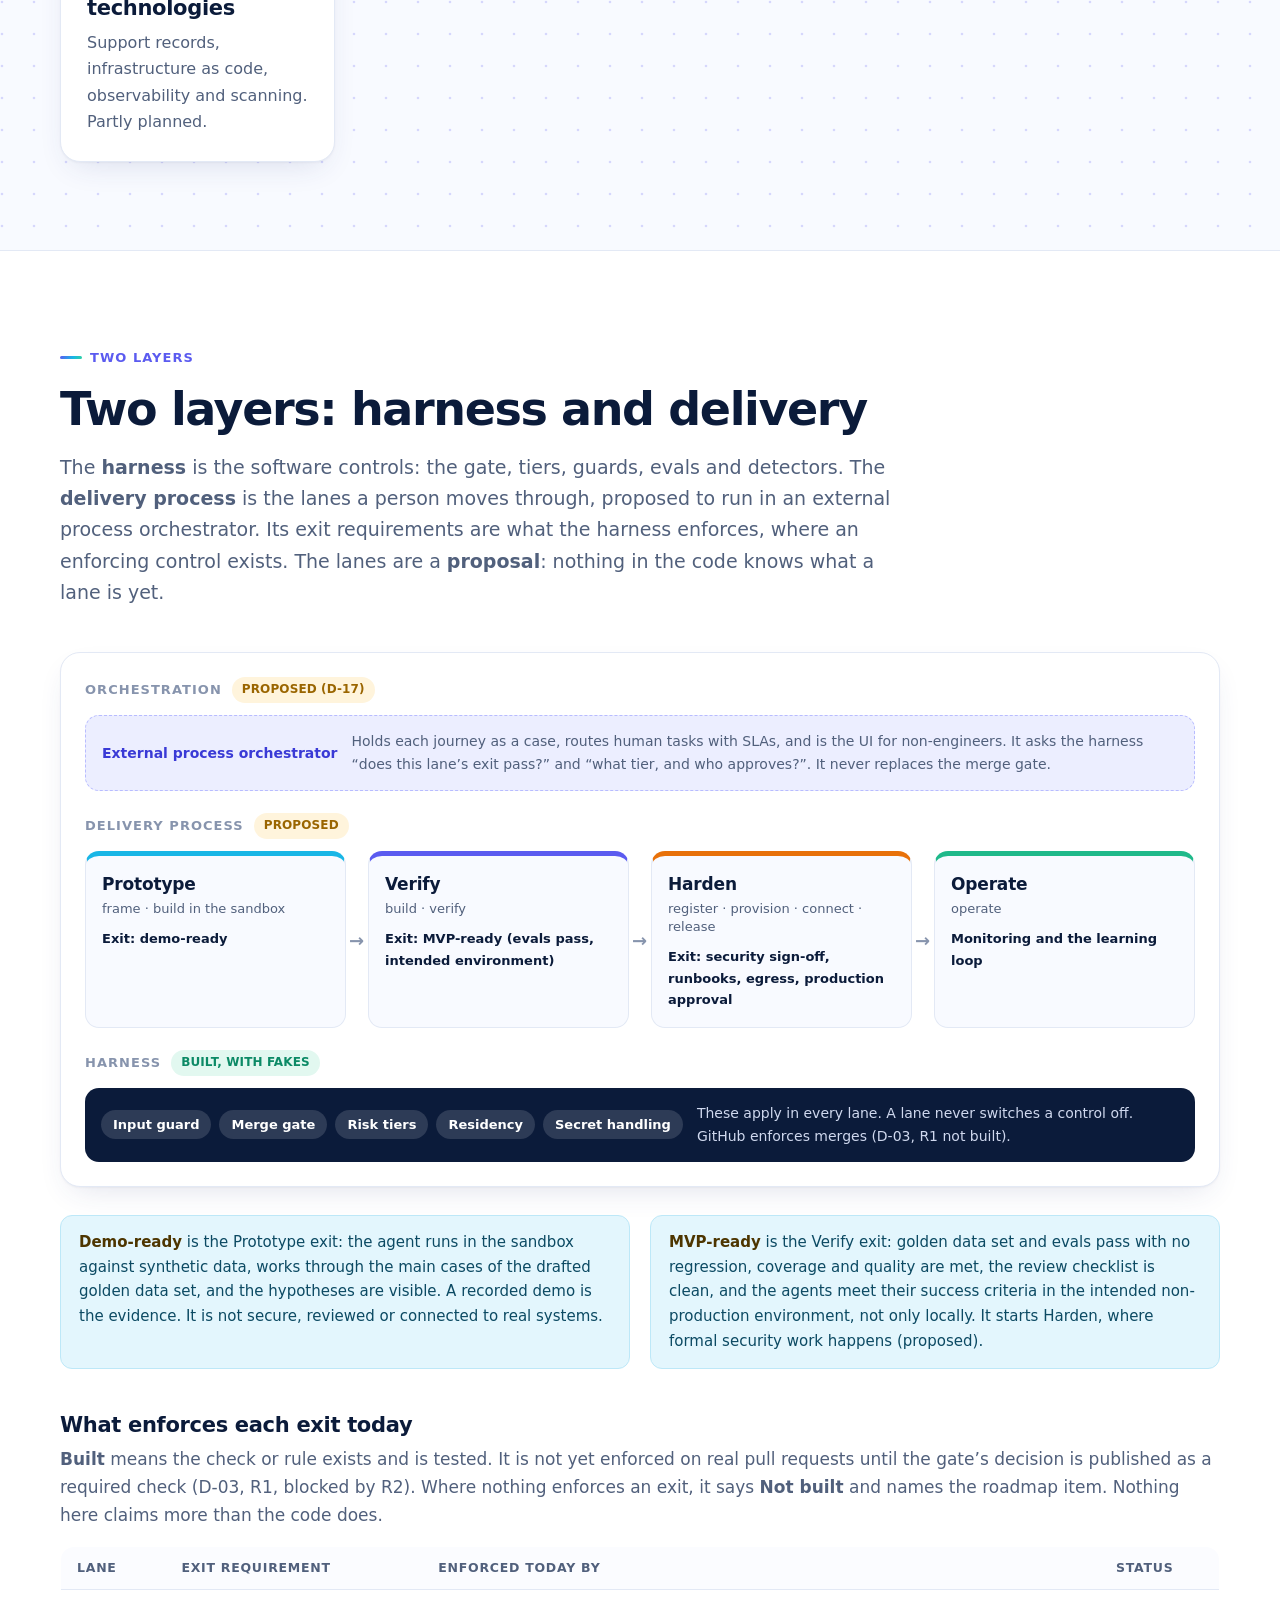
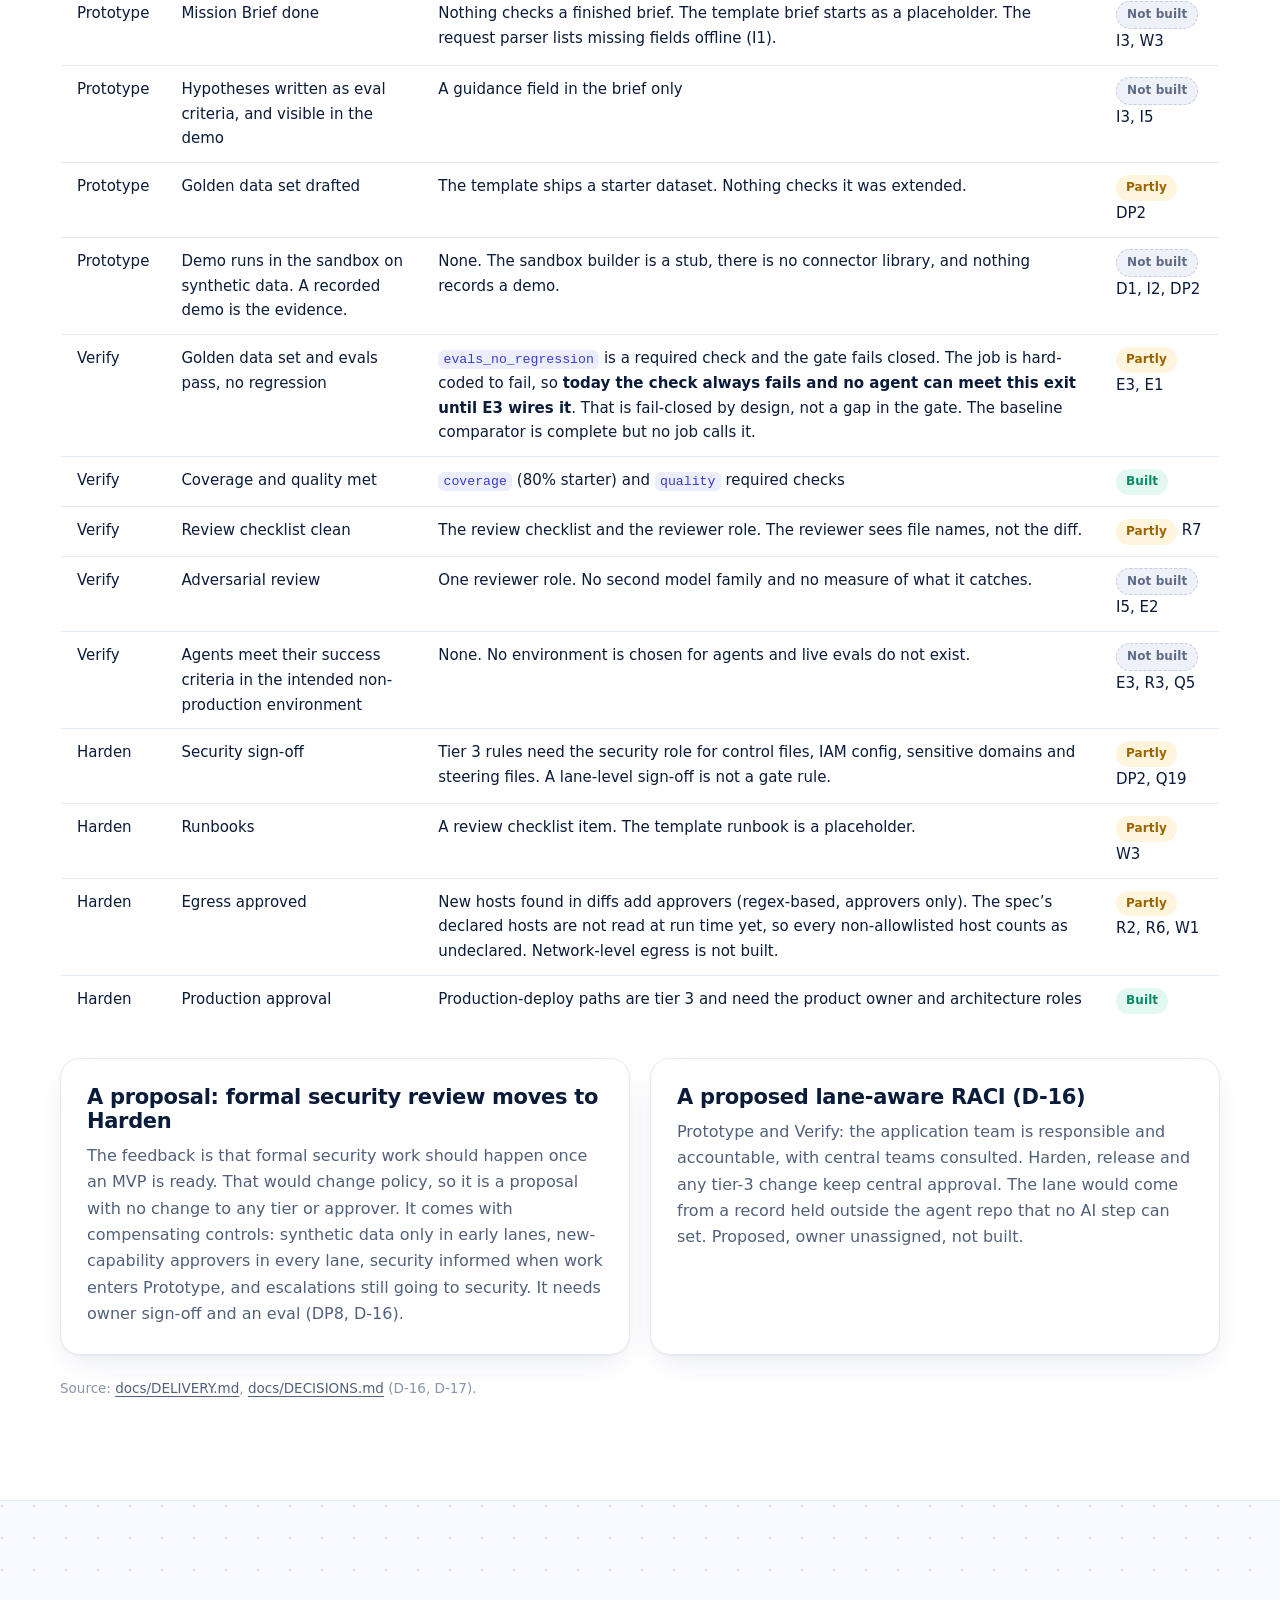
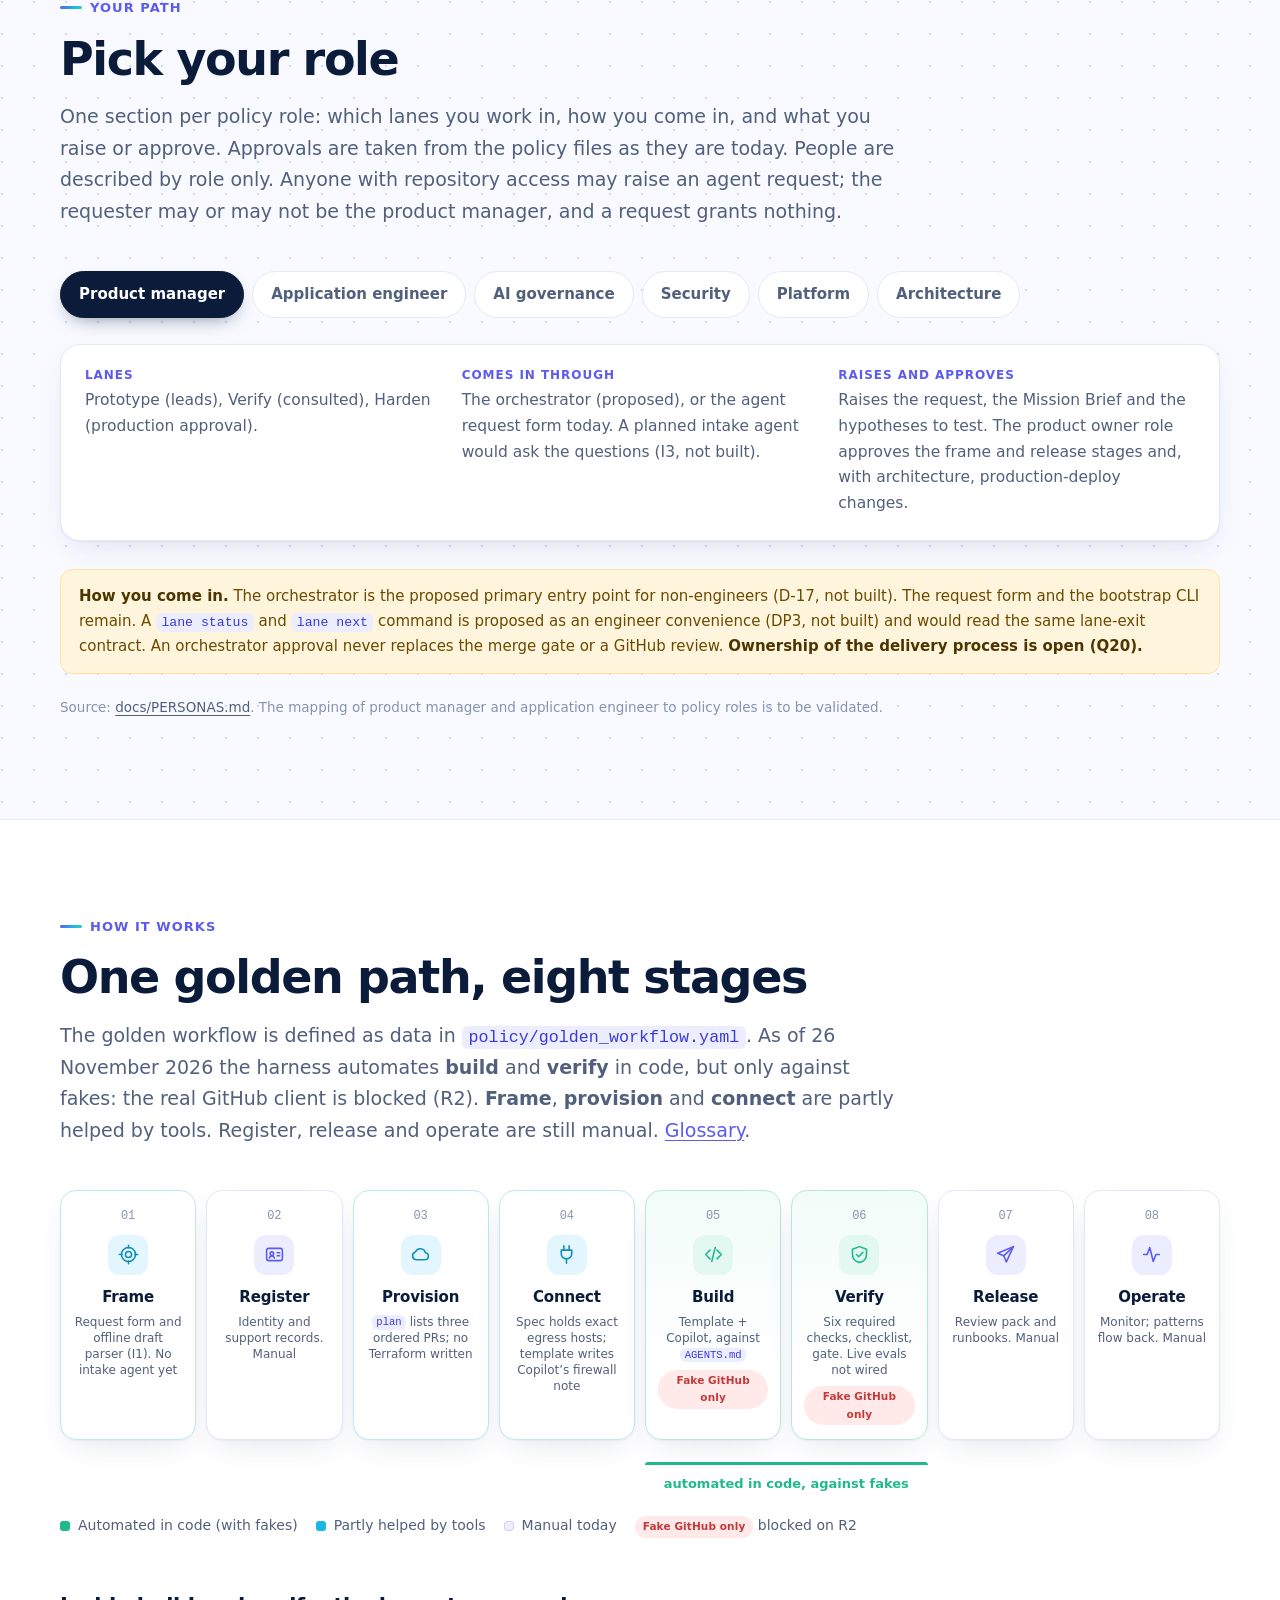
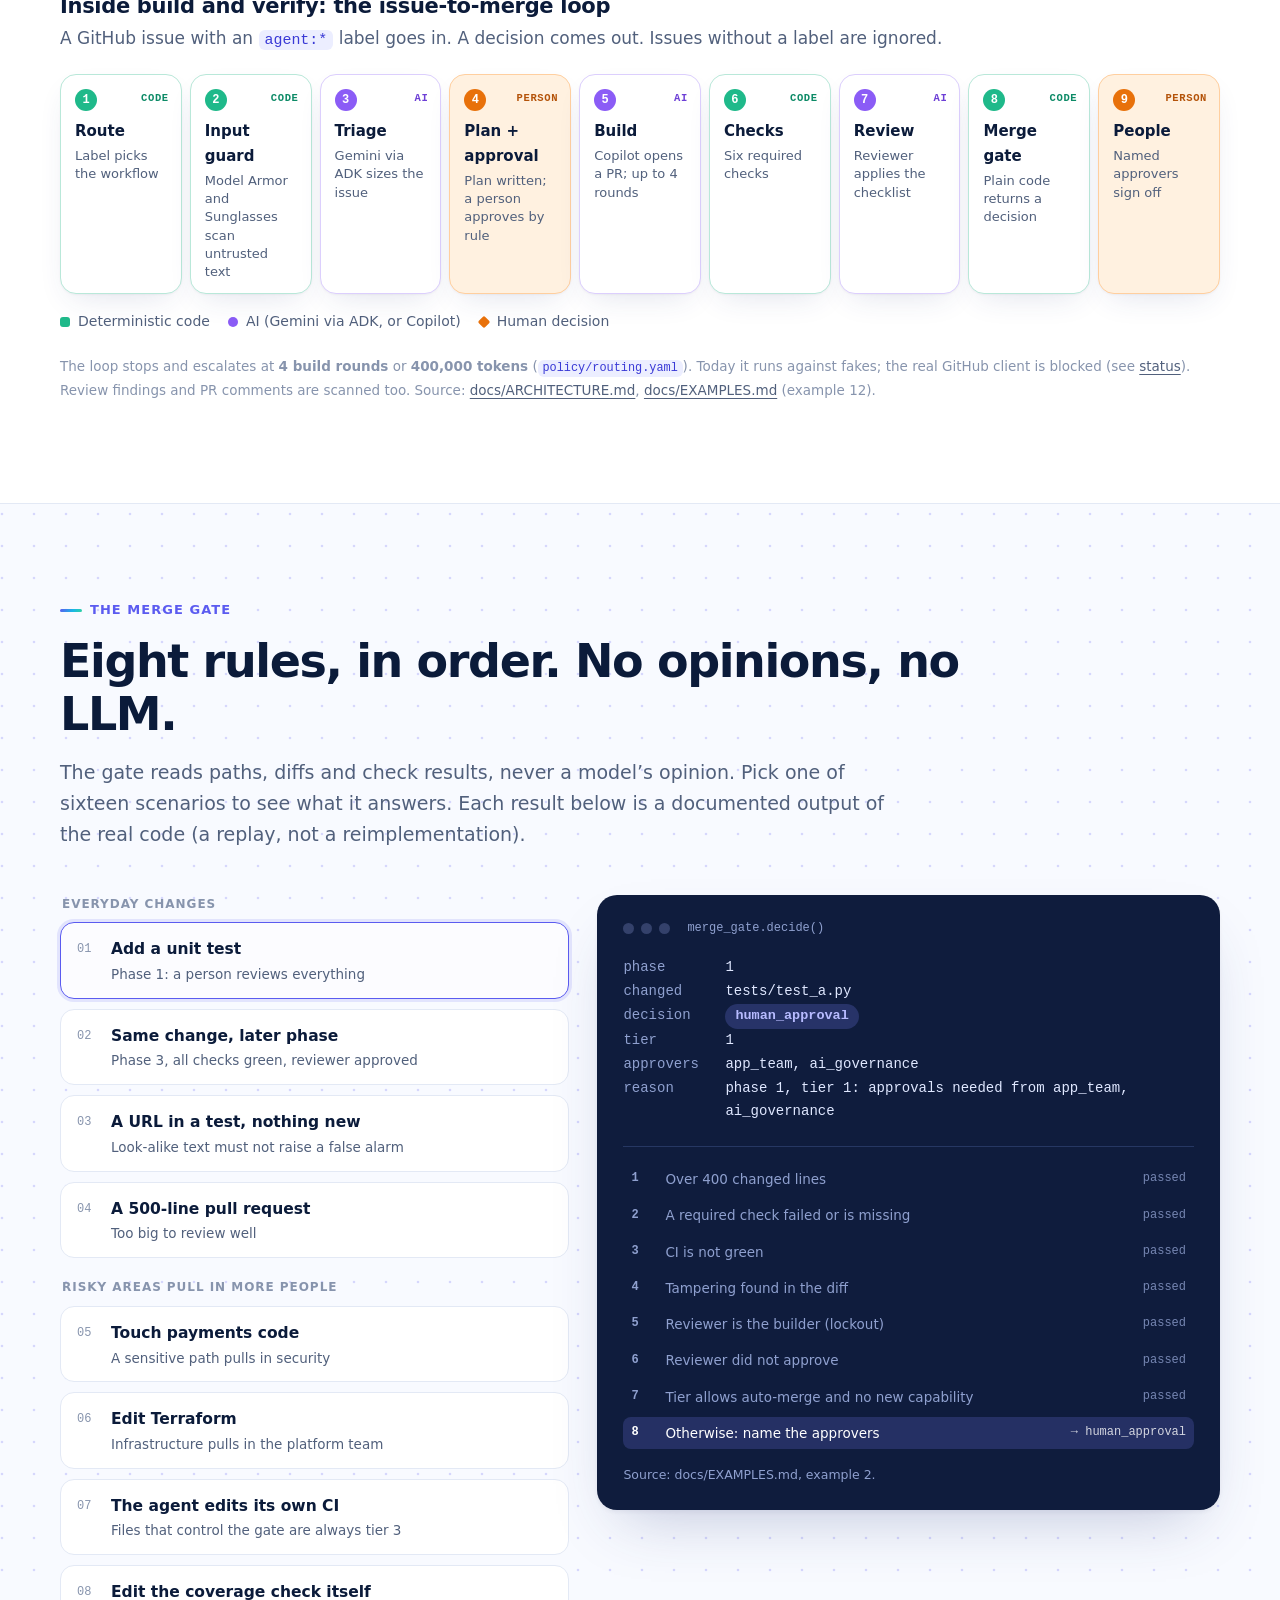
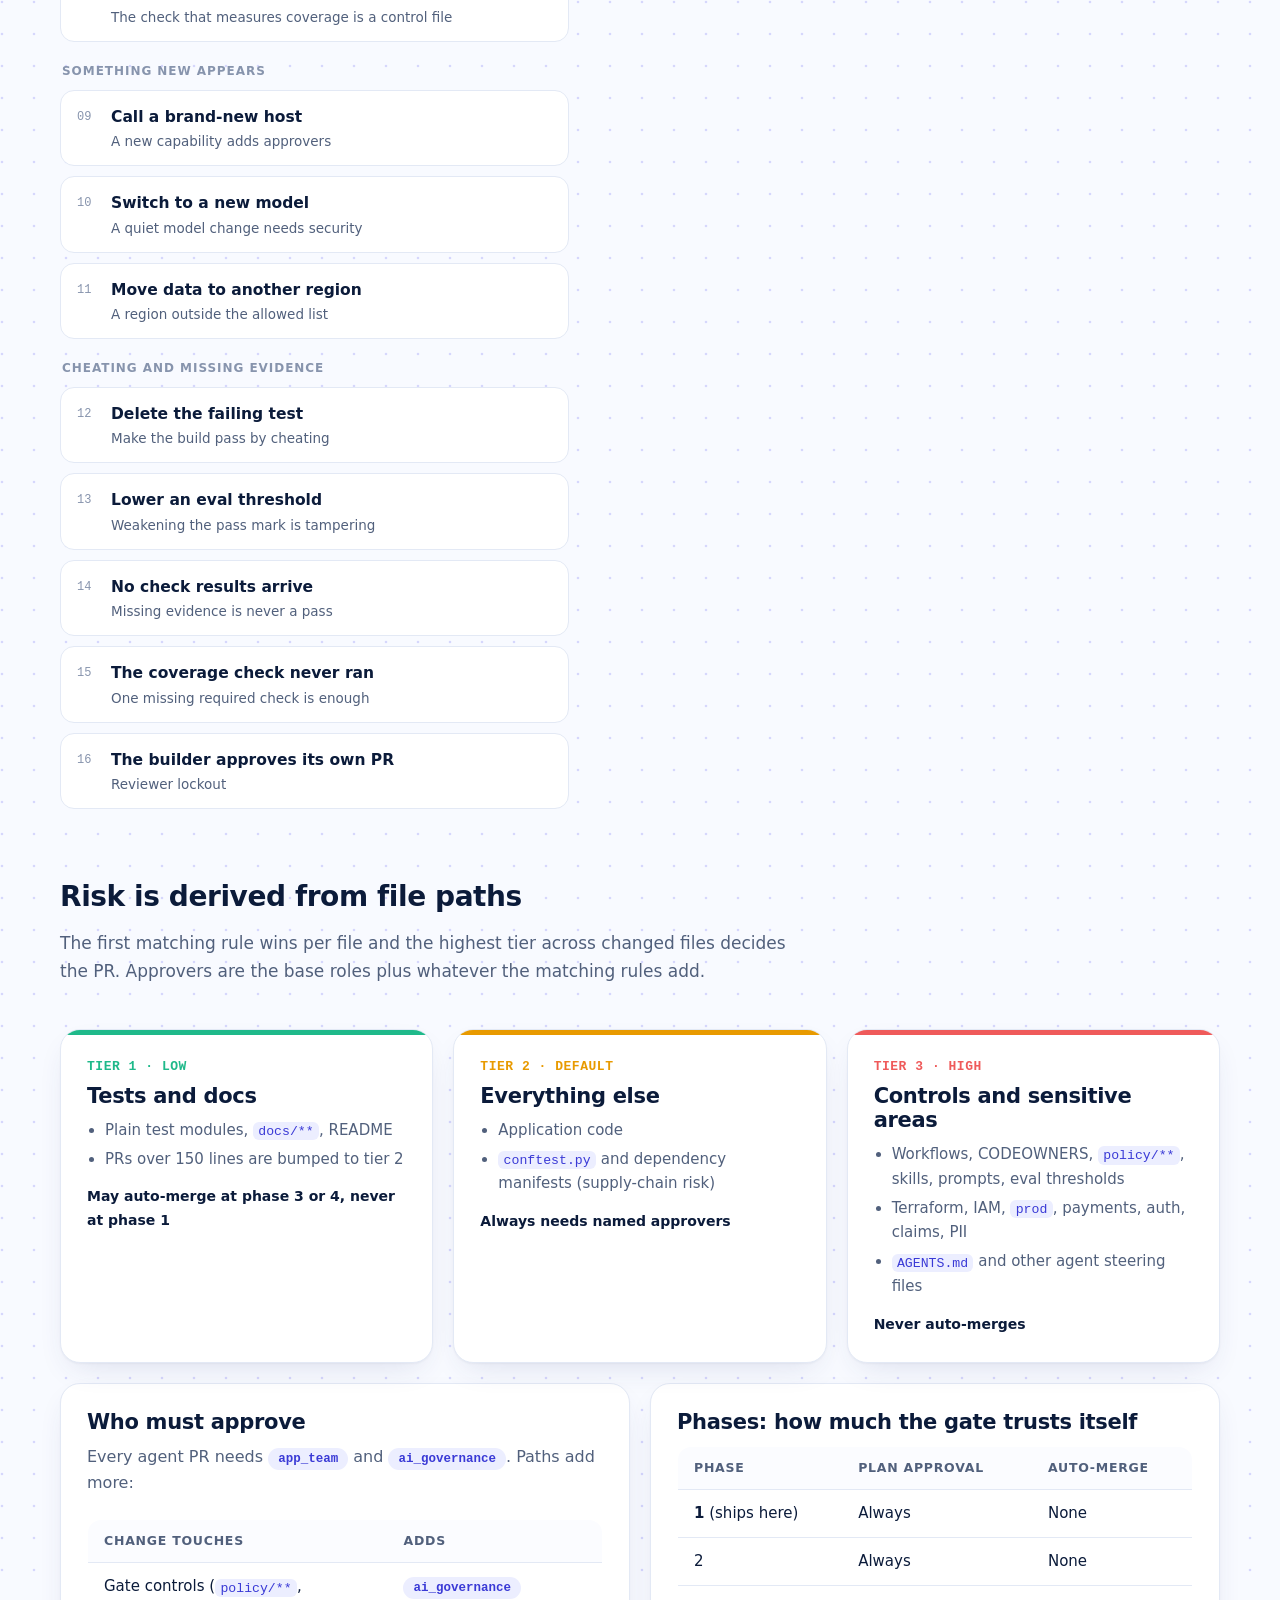
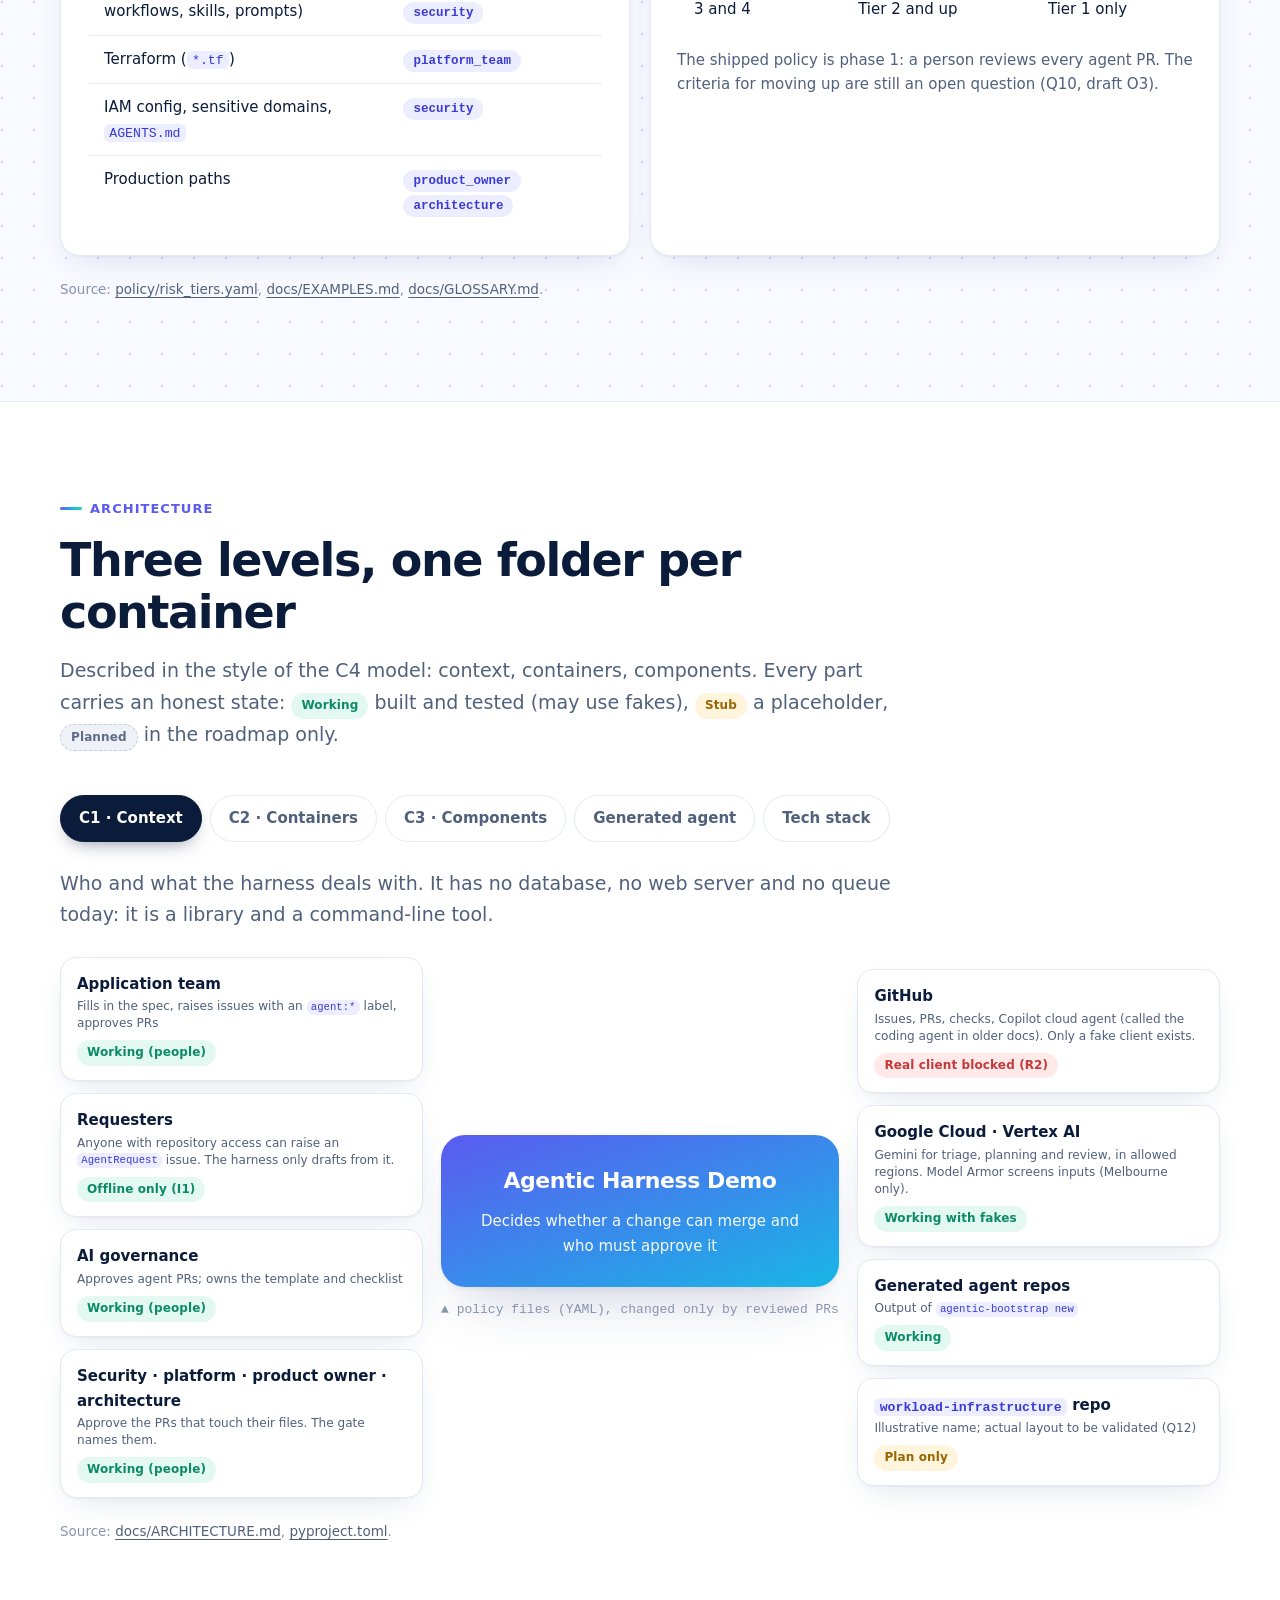
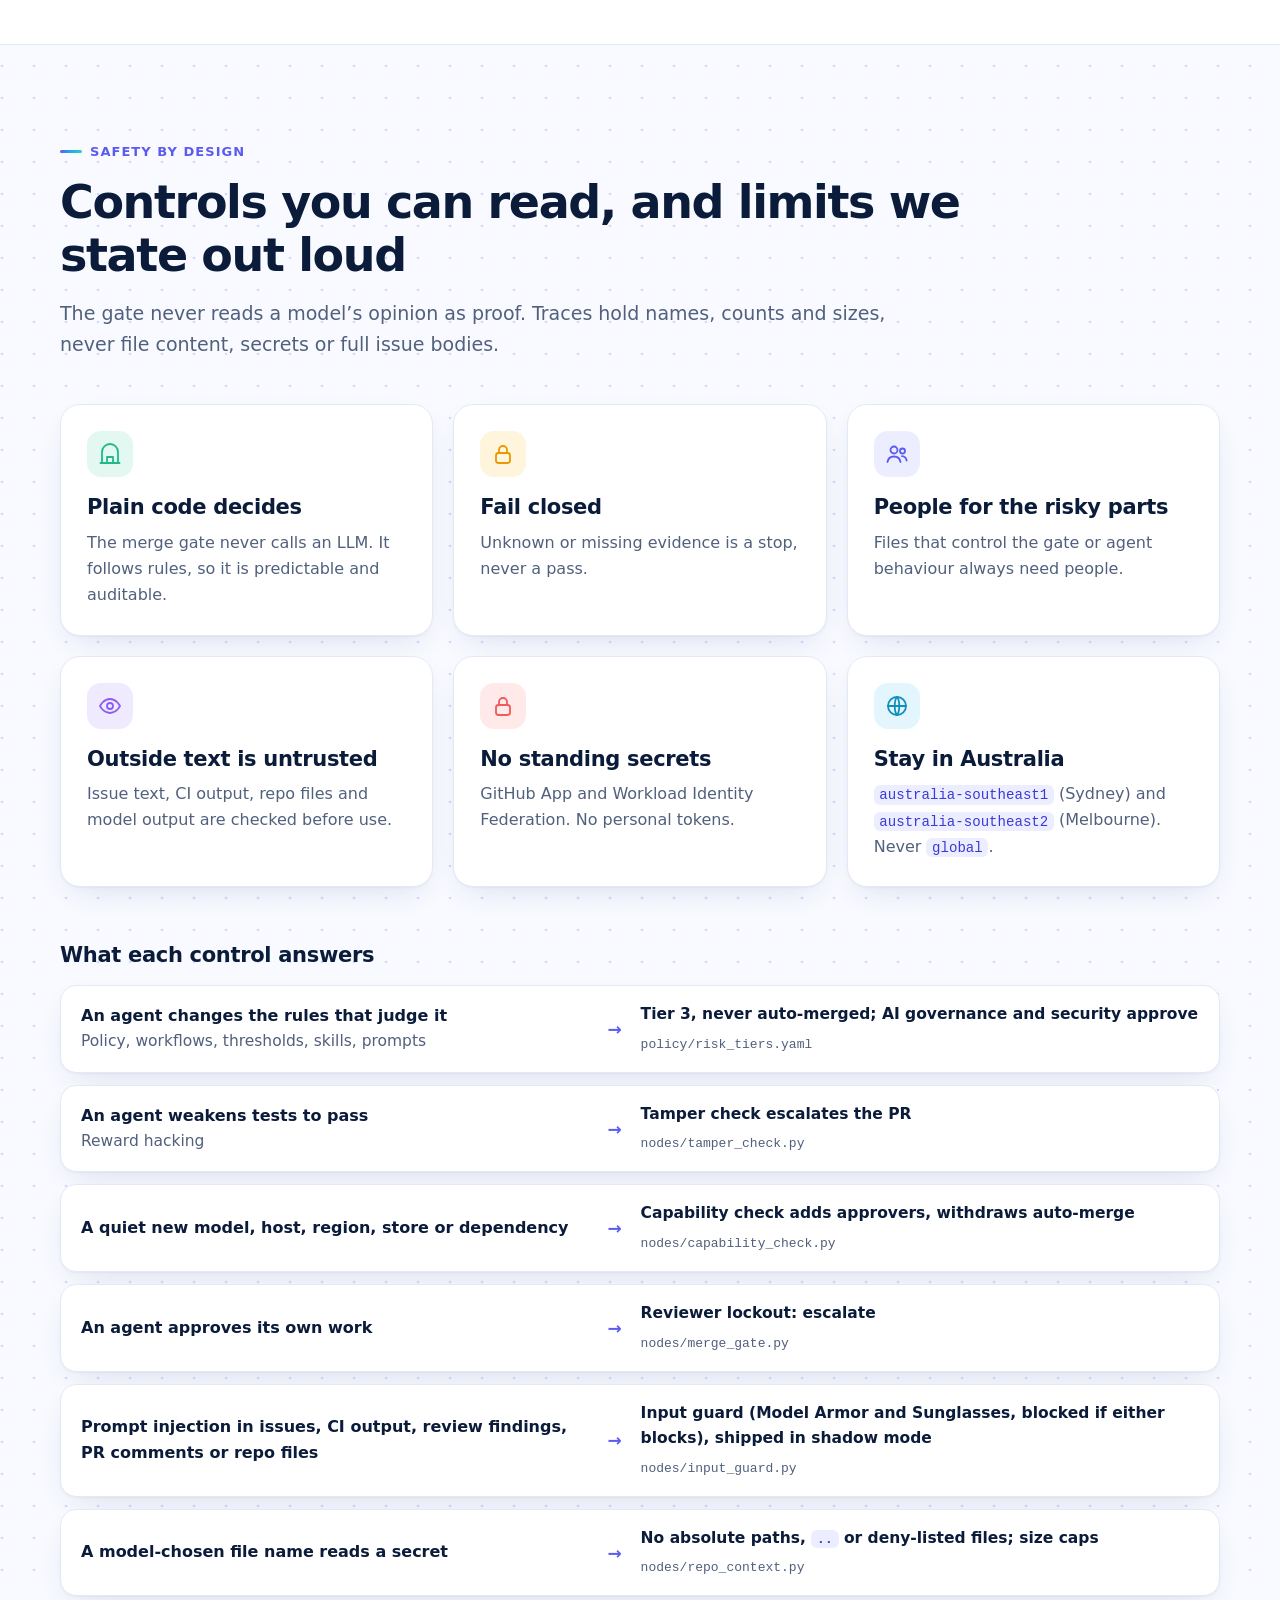
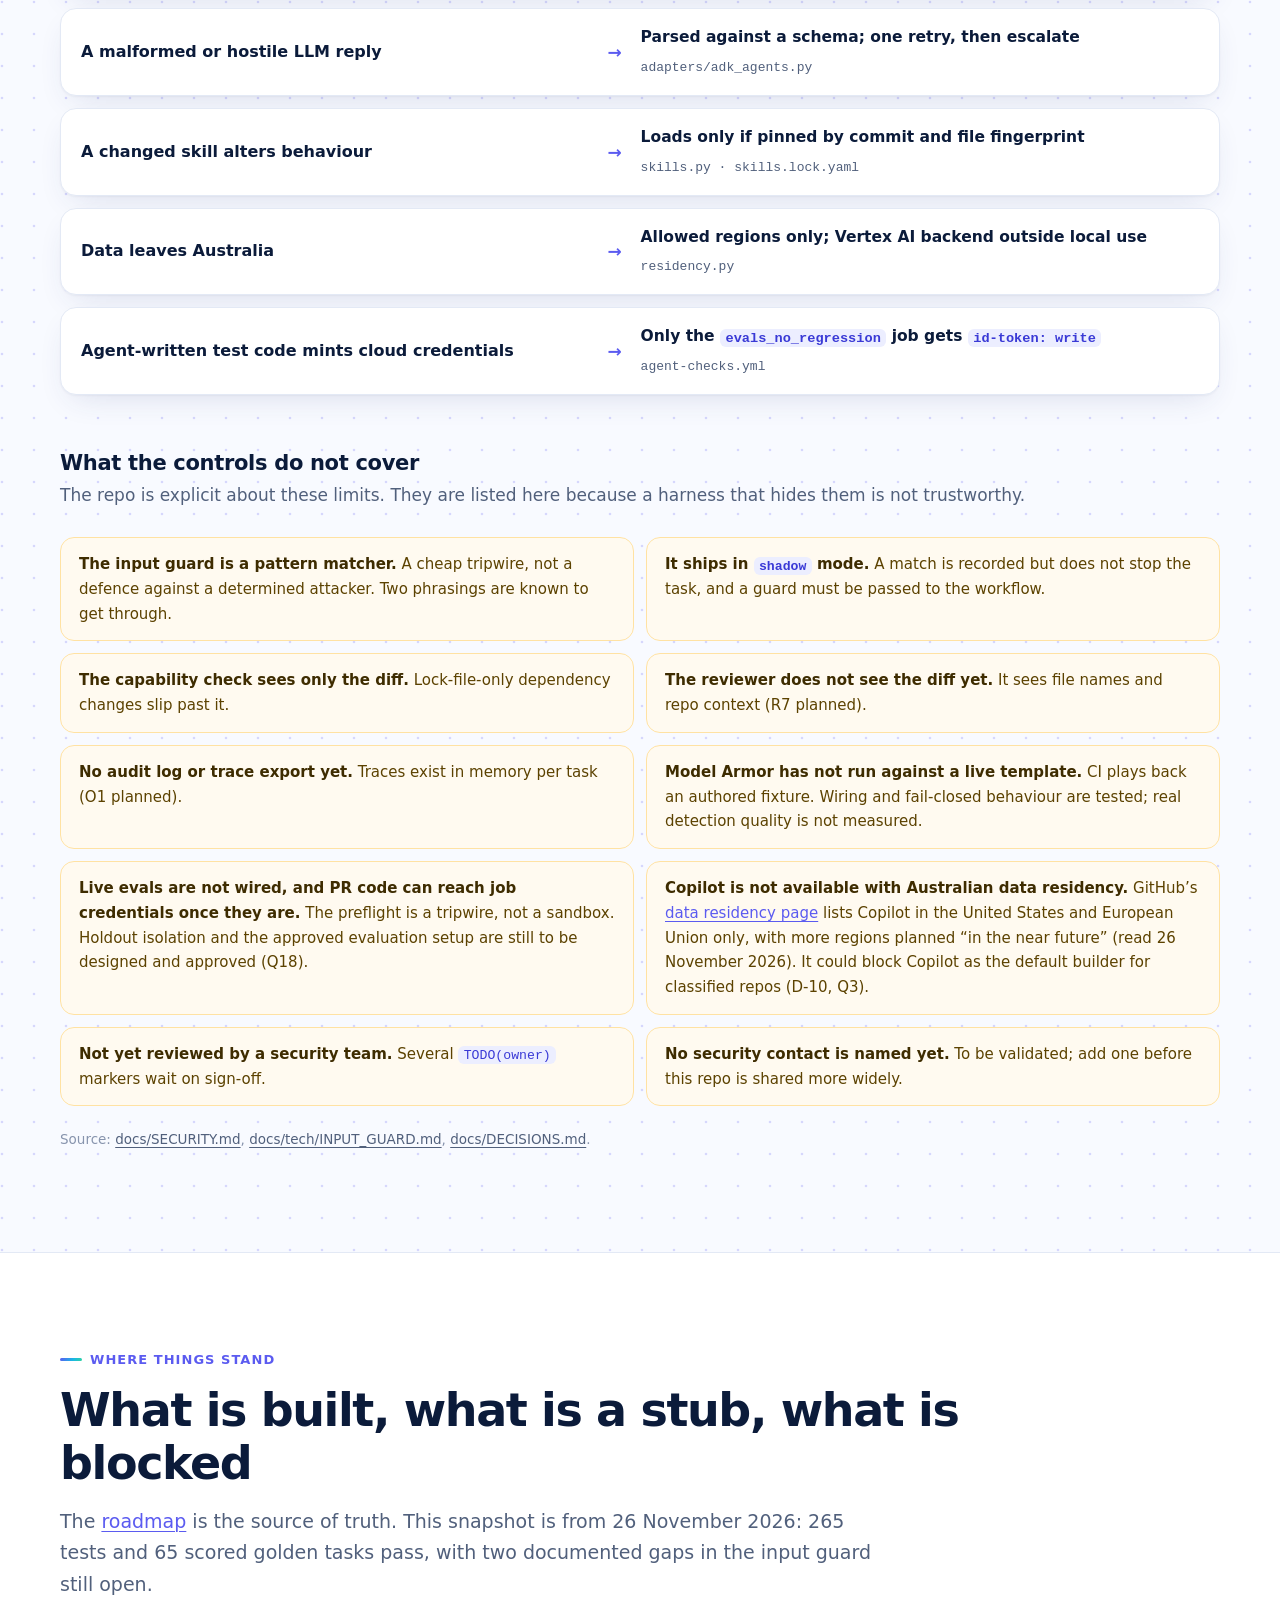
==== commit 1750921b: "feat(site): add delivery layers, persona switcher and maturity statement Reframe the hero and vision" ====
--- a/site/index.html
+++ b/site/index.html
@@ -4,9 +4,9 @@
 <meta charset="utf-8">
 <meta name="viewport" content="width=device-width, initial-scale=1">
 <title>Agentic Harness Demo</title>
-<meta name="description" content="The golden workflow for taking an AI agent live on a cloud platform, as code: reviewable policy, a deterministic merge gate with no LLM, an issue-to-merge loop, a bootstrap CLI and evals that gate the harness itself.">
+<meta name="description" content="The harness and delivery process for a multi-agent system on a cloud platform: software controls (reviewable policy, a deterministic merge gate with no LLM, evals) under proposed lanes that take an idea to production. Designed, not yet tested on real work.">
 <meta property="og:title" content="Agentic Harness Demo">
-<meta property="og:description" content="Let AI write the code. Let plain code decide what merges. Policy, a deterministic merge gate, bootstrap CLI and evals for building agents safely.">
+<meta property="og:description" content="Let AI write the code. Let plain code decide what merges. A harness of software controls and a proposed delivery process for multi-agent systems.">
 <meta property="og:type" content="website">
 <meta name="theme-color" content="#f8faff">
 <link rel="icon" type="image/svg+xml" href="assets/img/favicon.svg">
@@ -48,6 +48,7 @@
     <button class="menu-toggle" aria-expanded="false" aria-controls="nav-links">Menu</button>
     <nav class="nav-links" id="nav-links" aria-label="Primary">
       <a href="#vision">Vision</a>
+      <a href="#delivery">Delivery</a>
       <a href="#how">Workflow</a>
       <a href="#gate">Gate</a>
       <a href="#architecture">Architecture</a>
@@ -72,11 +73,13 @@
         <span class="pill"><i></i>Early stage · not yet security reviewed</span>
         <span class="pill ok"><i></i>265 tests · 65 scored golden tasks passing</span>
         <span class="pill"><i></i>2 known gaps open · 1 main blocker (R2)</span>
+        <span class="pill"><i></i>Designed from theory · not yet tested on real work or deployed</span>
       </div>
       <h1>Let AI write the code. <span class="grad">Let plain code decide what merges.</span></h1>
-      <p class="lede">The golden workflow for taking an agent live on a cloud platform, as code: policy as reviewable data, a deterministic merge gate, an issue-to-merge loop, a staged bootstrap CLI, and evals that gate changes to the harness itself. Humans stay accountable.</p>
+      <p class="lede">The harness and delivery process for a <strong>multi-agent system</strong> on a cloud platform. The <strong>harness</strong> is the software controls: policy as reviewable data, a deterministic merge gate, evals. The <strong>delivery process</strong> is a proposed set of lanes that guides product managers, engineers, governance, security and platform from idea to production. Humans stay accountable.</p>
       <div class="cta">
         <a class="btn btn-primary" href="#start">Get started <svg aria-hidden="true"><use href="#i-arrow"/></svg></a>
+        <a class="btn btn-ghost" href="#delivery">See the two layers</a>
         <a class="btn btn-ghost" href="#gate">Try the merge gate</a>
         <a class="btn btn-ghost" href="#architecture">See the architecture</a>
       </div>
@@ -102,8 +105,8 @@
   <div class="wrap">
     <div class="section-head reveal">
       <div class="eyebrow">Vision and purpose</div>
-      <h2>Safe speed for teams building AI agents</h2>
-      <p class="lede">Teams use this harness to build AI agents for deployment on a cloud platform. This repo is the <strong>harness</strong>: the rules, checks and approvals that let an AI coding agent do the build work safely. New to the words? Read the <a href="glossary.html">glossary</a>.</p>
+      <h2>Safe speed for teams building a multi-agent system</h2>
+      <p class="lede">This is the harness and delivery process for a full software system with a complex multi-agent core, not a place for small experimental agents. The <strong>harness</strong> is the rules, checks and approvals that let an AI coding agent do the build work safely. The <strong>delivery process</strong> is how a person gets from idea to production. New to the words? Read the <a href="glossary.html">glossary</a>.</p>
     </div>
 
     <div class="vision reveal">
@@ -136,6 +139,127 @@
       <div class="card reveal"><div class="icon mi"><svg aria-hidden="true"><use href="#i-code"/></svg></div><h3>Not a second framework</h3><p>Google ADK only. A check rejects imports of other agent frameworks.</p></div>
       <div class="card reveal"><div class="icon am"><svg aria-hidden="true"><use href="#i-send"/></svg></div><h3>Not a deployment tool</h3><p>Deployment is gated and needs explicit human approval.</p></div>
     </div>
+
+    <h3 style="margin:48px 0 0">Platform scope</h3>
+    <p style="color:var(--muted);margin-top:8px">A full system, so the offering is wider than one agent’s code. Product names stay generic.</p>
+    <div class="grid" style="margin-top:20px;grid-template-columns:repeat(auto-fit,minmax(230px,1fr))">
+      <div class="card reveal"><div class="icon cy"><svg aria-hidden="true"><use href="#i-cloud"/></svg></div><h3>Google services</h3><p>The agent framework (ADK), models and Model Armor in allowed Australian regions, and the proposed runtime, trace and audit services.</p></div>
+      <div class="card reveal"><div class="icon mi"><svg aria-hidden="true"><use href="#i-plug"/></svg></div><h3>Integrations</h3><p>A curated connector library, so agents reach other systems only through reviewed connectors (I2, not built). How agents are invoked at runtime is open (Q22).</p></div>
+      <div class="card reveal"><div class="icon mi"><svg aria-hidden="true"><use href="#i-layers"/></svg></div><h3>Orchestration</h3><p>An external process orchestrator proposed to run the journey from idea to production and its human steps. Proposed (D-17), not built.</p></div>
+      <div class="card reveal"><div class="icon"><svg aria-hidden="true"><use href="#i-users"/></svg></div><h3>Identity</h3><p>A GitHub App and workload identity for the harness, and an identity and registry entry for each agent (not built).</p></div>
+      <div class="card reveal"><div class="icon am"><svg aria-hidden="true"><use href="#i-layers"/></svg></div><h3>Adjacent technologies</h3><p>Support records, infrastructure as code, observability and scanning. Partly planned.</p></div>
+    </div>
+  </div>
+</section>
+
+<!-- ================= DELIVERY ================= -->
+<section id="delivery" class="alt">
+  <div class="wrap">
+    <div class="section-head reveal">
+      <div class="eyebrow">Two layers</div>
+      <h2>Two layers: harness and delivery</h2>
+      <p class="lede">The <strong>harness</strong> is the software controls: the gate, tiers, guards, evals and detectors. The <strong>delivery process</strong> is the lanes a person moves through, proposed to run in an external process orchestrator. Its exit requirements are what the harness enforces, where an enforcing control exists. The lanes are a <strong>proposal</strong>: nothing in the code knows what a lane is yet.</p>
+    </div>
+
+    <div class="layers reveal" role="group" aria-label="An external process orchestrator runs the delivery process on top of the harness. Four lanes, left to right: Prototype, Verify, Harden, Operate. The harness controls apply in every lane, and GitHub enforces merges.">
+      <div class="layer-label">Orchestration <span class="chip s">Proposed (D-17)</span></div>
+      <div class="orch-bar"><b>External process orchestrator</b><span>Holds each journey as a case, routes human tasks with SLAs, and is the UI for non-engineers. It asks the harness “does this lane’s exit pass?” and “what tier, and who approves?”. It never replaces the merge gate.</span></div>
+      <div class="layer-label">Delivery process <span class="chip s">Proposed</span></div>
+      <ol class="lanes">
+        <li class="lane l-proto"><b>Prototype</b><small>frame · build in the sandbox</small><span class="exit">Exit: demo-ready</span></li>
+        <li class="lane l-verify"><b>Verify</b><small>build · verify</small><span class="exit">Exit: MVP-ready (evals pass, intended environment)</span></li>
+        <li class="lane l-harden"><b>Harden</b><small>register · provision · connect · release</small><span class="exit">Exit: security sign-off, runbooks, egress, production approval</span></li>
+        <li class="lane l-operate"><b>Operate</b><small>operate</small><span class="exit">Monitoring and the learning loop</span></li>
+      </ol>
+      <div class="layer-label">Harness <span class="chip w">Built, with fakes</span></div>
+      <div class="harness-bar"><b>Input guard</b><b>Merge gate</b><b>Risk tiers</b><b>Residency</b><b>Secret handling</b><span>These apply in every lane. A lane never switches a control off. GitHub enforces merges (D-03, R1 not built).</span></div>
+    </div>
+
+    <div class="grid g2 reveal" style="margin-top:28px">
+      <div class="note info"><strong>Demo-ready</strong> is the Prototype exit: the agent runs in the sandbox against synthetic data, works through the main cases of the drafted golden data set, and the hypotheses are visible. A recorded demo is the evidence. It is not secure, reviewed or connected to real systems.</div>
+      <div class="note info"><strong>MVP-ready</strong> is the Verify exit: golden data set and evals pass with no regression, coverage and quality are met, the review checklist is clean, and the agents meet their success criteria in the intended non-production environment, not only locally. It starts Harden, where formal security work happens (proposed).</div>
+    </div>
+
+    <h3 style="margin:44px 0 0">What enforces each exit today</h3>
+    <p style="color:var(--muted);margin-top:8px"><strong>Built</strong> means the check or rule exists and is tested. It is not yet enforced on real pull requests until the gate’s decision is published as a required check (D-03, R1, blocked by R2). Where nothing enforces an exit, it says <strong>Not built</strong> and names the roadmap item. Nothing here claims more than the code does.</p>
+    <div class="table-scroll reveal"><table class="mini">
+      <thead><tr><th>Lane</th><th>Exit requirement</th><th>Enforced today by</th><th>Status</th></tr></thead>
+      <tbody>
+        <tr><td>Prototype</td><td>Mission Brief done</td><td>Nothing checks a finished brief. The template brief starts as a placeholder. The request parser lists missing fields offline (I1).</td><td><span class="chip p">Not built</span> I3, W3</td></tr>
+        <tr><td>Prototype</td><td>Hypotheses written as eval criteria, and visible in the demo</td><td>A guidance field in the brief only</td><td><span class="chip p">Not built</span> I3, I5</td></tr>
+        <tr><td>Prototype</td><td>Golden data set drafted</td><td>The template ships a starter dataset. Nothing checks it was extended.</td><td><span class="chip s">Partly</span> DP2</td></tr>
+        <tr><td>Prototype</td><td>Demo runs in the sandbox on synthetic data. A recorded demo is the evidence.</td><td>None. The sandbox builder is a stub, there is no connector library, and nothing records a demo.</td><td><span class="chip p">Not built</span> D1, I2, DP2</td></tr>
+        <tr><td>Verify</td><td>Golden data set and evals pass, no regression</td><td><code>evals_no_regression</code> is a required check and the gate fails closed. The job is hard-coded to fail, so <strong>today the check always fails and no agent can meet this exit until E3 wires it</strong>. That is fail-closed by design, not a gap in the gate. The baseline comparator is complete but no job calls it.</td><td><span class="chip s">Partly</span> E3, E1</td></tr>
+        <tr><td>Verify</td><td>Coverage and quality met</td><td><code>coverage</code> (80% starter) and <code>quality</code> required checks</td><td><span class="chip w">Built</span></td></tr>
+        <tr><td>Verify</td><td>Review checklist clean</td><td>The review checklist and the reviewer role. The reviewer sees file names, not the diff.</td><td><span class="chip s">Partly</span> R7</td></tr>
+        <tr><td>Verify</td><td>Adversarial review</td><td>One reviewer role. No second model family and no measure of what it catches.</td><td><span class="chip p">Not built</span> I5, E2</td></tr>
+        <tr><td>Verify</td><td>Agents meet their success criteria in the intended non-production environment</td><td>None. No environment is chosen for agents and live evals do not exist.</td><td><span class="chip p">Not built</span> E3, R3, Q5</td></tr>
+        <tr><td>Harden</td><td>Security sign-off</td><td>Tier 3 rules need the security role for control files, IAM config, sensitive domains and steering files. A lane-level sign-off is not a gate rule.</td><td><span class="chip s">Partly</span> DP2, Q19</td></tr>
+        <tr><td>Harden</td><td>Runbooks</td><td>A review checklist item. The template runbook is a placeholder.</td><td><span class="chip s">Partly</span> W3</td></tr>
+        <tr><td>Harden</td><td>Egress approved</td><td>New hosts found in diffs add approvers (regex-based, approvers only). The spec’s declared hosts are not read at run time yet, so every non-allowlisted host counts as undeclared. Network-level egress is not built.</td><td><span class="chip s">Partly</span> R2, R6, W1</td></tr>
+        <tr><td>Harden</td><td>Production approval</td><td>Production-deploy paths are tier 3 and need the product owner and architecture roles</td><td><span class="chip w">Built</span></td></tr>
+      </tbody></table></div>
+
+    <div class="grid g2 reveal" style="margin-top:32px">
+      <div class="card"><h3>A proposal: formal security review moves to Harden</h3><p>The feedback is that formal security work should happen once an MVP is ready. That would change policy, so it is a proposal with no change to any tier or approver. It comes with compensating controls: synthetic data only in early lanes, new-capability approvers in every lane, security informed when work enters Prototype, and escalations still going to security. It needs owner sign-off and an eval (DP8, D-16).</p></div>
+      <div class="card"><h3>A proposed lane-aware RACI (D-16)</h3><p>Prototype and Verify: the application team is responsible and accountable, with central teams consulted. Harden, release and any tier-3 change keep central approval. The lane would come from a record held outside the agent repo that no AI step can set. Proposed, owner unassigned, not built.</p></div>
+    </div>
+    <p class="src">Source: <a href="https://github.com/phermens-slalom/agentic-harness-demo/blob/main/docs/DELIVERY.md">docs/DELIVERY.md</a>, <a href="https://github.com/phermens-slalom/agentic-harness-demo/blob/main/docs/DECISIONS.md">docs/DECISIONS.md</a> (D-16, D-17).</p>
+  </div>
+</section>
+
+<!-- ================= YOUR PATH ================= -->
+<section id="path">
+  <div class="wrap">
+    <div class="section-head reveal">
+      <div class="eyebrow">Your path</div>
+      <h2>Pick your role</h2>
+      <p class="lede">One section per policy role: which lanes you work in, how you come in, and what you raise or approve. Approvals are taken from the policy files as they are today. People are described by role only. Anyone with repository access may raise an agent request; the requester may or may not be the product manager, and a request grants nothing.</p>
+    </div>
+
+    <div class="tabs" role="tablist" aria-label="Personas">
+      <button class="tab" role="tab" id="t-pm" aria-controls="p-pm" aria-selected="true">Product manager</button>
+      <button class="tab" role="tab" id="t-eng" aria-controls="p-eng" aria-selected="false" tabindex="-1">Application engineer</button>
+      <button class="tab" role="tab" id="t-gov" aria-controls="p-gov" aria-selected="false" tabindex="-1">AI governance</button>
+      <button class="tab" role="tab" id="t-sec" aria-controls="p-sec" aria-selected="false" tabindex="-1">Security</button>
+      <button class="tab" role="tab" id="t-plat" aria-controls="p-plat" aria-selected="false" tabindex="-1">Platform</button>
+      <button class="tab" role="tab" id="t-arch" aria-controls="p-arch" aria-selected="false" tabindex="-1">Architecture</button>
+    </div>
+
+    <div class="panel persona" role="tabpanel" id="p-pm" aria-labelledby="t-pm">
+      <div><h4>Lanes</h4><p>Prototype (leads), Verify (consulted), Harden (production approval).</p></div>
+      <div><h4>Comes in through</h4><p>The orchestrator (proposed), or the agent request form today. A planned intake agent would ask the questions (I3, not built).</p></div>
+      <div><h4>Raises and approves</h4><p>Raises the request, the Mission Brief and the hypotheses to test. The product owner role approves the frame and release stages and, with architecture, production-deploy changes.</p></div>
+    </div>
+    <div class="panel persona" role="tabpanel" id="p-eng" aria-labelledby="t-eng" hidden>
+      <div><h4>Lanes</h4><p>Prototype, Verify, and Harden as the one who raises the work.</p></div>
+      <div><h4>Comes in through</h4><p>The <code>agentic-bootstrap</code> CLI, the template and agent-repo pull requests.</p></div>
+      <div><h4>Raises and approves</h4><p>Raises agent code, evals, the golden data set, runbooks and the cloud PRs. The application team is a base approver on every agent PR and approves the build and verify stages.</p></div>
+    </div>
+    <div class="panel persona" role="tabpanel" id="p-gov" aria-labelledby="t-gov" hidden>
+      <div><h4>Lanes</h4><p>Verify (review), Harden (review and sign-off), Operate (support and the learning loop).</p></div>
+      <div><h4>Comes in through</h4><p>Agent-repo pull requests and the review checklist.</p></div>
+      <div><h4>Raises and approves</h4><p>Raises changes to the template, checklist and golden workflow. A base approver on every agent PR. With security, approves changes to the files that control the gate (tier 3).</p></div>
+    </div>
+    <div class="panel persona" role="tabpanel" id="p-sec" aria-labelledby="t-sec" hidden>
+      <div><h4>Lanes</h4><p>Harden, if the lane proposal is agreed. Informed when work enters Prototype. The destination of anything the gate escalates. Today also the frame, register, provision and connect stages.</p></div>
+      <div><h4>Comes in through</h4><p>Pull requests that touch tier 3 paths, and exceptions that escalate to it.</p></div>
+      <div><h4>Raises and approves</h4><p>Approves control files, privileged IAM config, sensitive domains and agent steering files. The security reviewers and the escalation process are not yet known (Q19).</p></div>
+    </div>
+    <div class="panel persona" role="tabpanel" id="p-plat" aria-labelledby="t-plat" hidden>
+      <div><h4>Lanes</h4><p>Harden (provision and connect).</p></div>
+      <div><h4>Comes in through</h4><p>The cloud-project PRs that <code>plan</code> lists, and Terraform changes.</p></div>
+      <div><h4>Raises and approves</h4><p>Raises hosting, ingress and landing-zone decisions. Approves the provision stage and Terraform changes (tier 3).</p></div>
+    </div>
+
+    <div class="panel persona" role="tabpanel" id="p-arch" aria-labelledby="t-arch" hidden>
+      <div><h4>Lanes</h4><p>Prototype and Verify (consulted, in the proposal), Harden (architecture review before production).</p></div>
+      <div><h4>Comes in through</h4><p>Agent-repo pull requests and the release review.</p></div>
+      <div><h4>Raises and approves</h4><p>Raises design concerns on the brief and the multi-agent shape. Approves the frame and release stages and, with the product owner, production-deploy changes (tier 3).</p></div>
+    </div>
+
+    <div class="note reveal" style="margin-top:28px"><strong>How you come in.</strong> The orchestrator is the proposed primary entry point for non-engineers (D-17, not built). The request form and the bootstrap CLI remain. A <code>lane status</code> and <code>lane next</code> command is proposed as an engineer convenience (DP3, not built) and would read the same lane-exit contract. An orchestrator approval never replaces the merge gate or a GitHub review. <strong>Ownership of the delivery process is open (Q20).</strong></div>
+    <p class="src">Source: <a href="https://github.com/phermens-slalom/agentic-harness-demo/blob/main/docs/PERSONAS.md">docs/PERSONAS.md</a>. The mapping of product manager and application engineer to policy roles is to be validated.</p>
   </div>
 </section>
 
@@ -478,6 +602,7 @@
       <h2>What is built, what is a stub, what is blocked</h2>
       <p class="lede">The <a href="https://github.com/phermens-slalom/agentic-harness-demo/blob/main/docs/ROADMAP.md">roadmap</a> is the source of truth. This snapshot is from 26 November 2026: 265 tests and 65 scored golden tasks pass, with two documented gaps in the input guard still open.</p>
     </div>
+    <div class="note info reveal" style="margin-bottom:28px"><strong>Maturity.</strong> This design comes from theory, documentation and experience. It has not yet been tested on real work or deployed. The code runs against fakes. The security team members and the escalation process are not yet known (Q19), and the delivery lanes are a proposal that still needs an owner (Q20).</div>
     <div class="status">
       <div class="card w reveal"><h3><span class="chip w">Working</span> built and tested</h3><ul>
         <li><b>Policy files</b> and their strict validation</li>
@@ -500,7 +625,8 @@
         <li><b>Durable ADK 2.0 workflow</b>, webhook ingress and queue (R3, R4)</li>
         <li><b>Traces and audit log</b>, live evals (O1, E1)</li>
         <li><b>Generated-project preflight</b> command and acceptance test (H2)</li>
-        <li><b>Agent intake</b>: connector library, intake agent, authoring and hosted trigger (I2 to I7)</li></ul></div>
+        <li><b>Agent intake</b>: connector library, intake agent, authoring and hosted trigger (I2 to I7)</li>
+        <li><b>Delivery lanes</b> as policy data, a lane CLI and a lane-exit contract, a multi-agent template, agent identity and a runtime invocation contract (DP2 to DP5, DP10, DP11)</li></ul></div>
     </div>
 
     <h3 style="margin:48px 0 0">Blockers</h3>
@@ -510,12 +636,14 @@
       <div class="blk"><span class="id">D1</span><div><b>Copilot residency in Australia</b><span>GitHub’s <a href="https://docs.github.com/en/enterprise-cloud@latest/admin/data-residency/github-copilot-with-data-residency">data residency page</a> lists Copilot in the United States and European Union only. It could block Copilot as the default builder for classified repos. <em>Needs: a security team decision on whether Copilot is acceptable for each data classification, and GitHub’s plan for Australia (Q3).</em></span></div></div>
       <div class="blk"><span class="id">E3</span><div><b>Live and holdout evals</b><span>No accepted baseline, no approved evaluation project, region or identity, and no reviewed design to keep holdout cases hidden from PR code. <em>Needs: AI governance baseline approval, and security and platform teams for Q18.</em></span></div></div>
       <div class="blk"><span class="id">I7</span><div><b>Hosted agent intake</b><span>Waits on R2, the durable runtime (R3, R4), the hosting route (Q5) and a sponsorship rule for requests (Q17). The offline parts can go ahead. <em>Needs: platform team and an owner for Q17.</em></span></div></div>
+      <div class="blk"><span class="id">Q19</span><div><b>Security reviewers and escalation</b><span>Who the security-team reviewers are, and the escalation process, are not known. This blocks tier-3 approvals and the D-02 sign-off. <em>Needs: an owner. Unassigned.</em></span></div></div>
+      <div class="blk"><span class="id">Q20</span><div><b>Delivery lanes and ownership</b><span>Whether the lanes and the lane-aware RACI proposal (D-16) stand, and who owns the delivery process. Q21 (where long human waits live), Q22 (how agents are invoked at runtime) and Q23 (who owns the standards register) are open too. <em>Needs: an owner. Unassigned.</em></span></div></div>
       <div class="blk"><span class="id">W2</span><div><b>Template from the existing reference template</b><span>No access yet. <em>Needs: AI governance team.</em></span></div></div>
       <div class="blk"><span class="id">E1</span><div><b>Live eval replay</b><span>No pilot repositories or history yet. <em>Needs: pilot repos.</em></span></div></div>
     </div>
 
     <h3 style="margin:48px 0 0">Milestones</h3>
-    <p style="color:var(--muted);margin-top:8px">Ten milestones. The coloured edge shows the state: green done, blue in progress, cyan next, red waiting on a decision, grey later.</p>
+    <p style="color:var(--muted);margin-top:8px">Thirteen milestones. The coloured edge shows the state: green done, blue in progress, cyan next, red waiting on a decision, grey later.</p>
     <div class="roadmap">
       <div class="ms st-done"><b>M0</b><span>Make the gate trustworthy</span><small>Complete</small></div>
       <div class="ms st-blocked"><b>M1</b><span>Real GitHub, enforced</span><small>S4 done · R2 blocked</small></div>
@@ -527,9 +655,12 @@
       <div class="ms st-now"><b>M7</b><span>Hygiene</span><small>H1 in progress</small></div>
       <div class="ms st-now"><b>M8</b><span>Agent ready for pilot</span><small>A2 done · H2 next · E3 open</small></div>
       <div class="ms st-next"><b>M9</b><span>Agent intake and authoring</span><small>I1 done · I2 next · I7 blocked</small></div>
+      <div class="ms st-blocked"><b>M10</b><span>Delivery process</span><small>DP1 done · rest wait on Q19–Q23</small></div>
+      <div class="ms st-later"><b>M11</b><span>Platform scope</span><small>Planned · DP11 waits on Q22</small></div>
+      <div class="ms st-later"><b>M12</b><span>Pilot on real work</span><small>Needs M10, M11 and E3</small></div>
     </div>
     <div class="btn-row"><a class="btn btn-primary" href="roadmap.html">See the roadmap: what each milestone is worth <svg aria-hidden="true"><use href="#i-arrow"/></svg></a><a class="btn btn-ghost" href="glossary.html">Glossary</a></div>
-    <p class="src">Source: <a href="https://github.com/phermens-slalom/agentic-harness-demo/blob/main/docs/CHANGELOG.md">docs/CHANGELOG.md</a>, <a href="https://github.com/phermens-slalom/agentic-harness-demo/blob/main/docs/OPEN_QUESTIONS.md">docs/OPEN_QUESTIONS.md</a>, <a href="https://github.com/phermens-slalom/agentic-harness-demo/blob/main/docs/DECISIONS.md">docs/DECISIONS.md</a> (fifteen decisions, D-01 to D-15). GitHub’s statements were read on <a href="https://docs.github.com/en/copilot/how-tos/use-copilot-agents/cloud-agent/use-cloud-agent-via-the-api">docs.github.com</a> on 26 November 2026.</p>
+    <p class="src">Source: <a href="https://github.com/phermens-slalom/agentic-harness-demo/blob/main/docs/CHANGELOG.md">docs/CHANGELOG.md</a>, <a href="https://github.com/phermens-slalom/agentic-harness-demo/blob/main/docs/OPEN_QUESTIONS.md">docs/OPEN_QUESTIONS.md</a>, <a href="https://github.com/phermens-slalom/agentic-harness-demo/blob/main/docs/DECISIONS.md">docs/DECISIONS.md</a> (seventeen decisions, D-01 to D-17). GitHub’s statements were read on <a href="https://docs.github.com/en/copilot/how-tos/use-copilot-agents/cloud-agent/use-cloud-agent-via-the-api">docs.github.com</a> on 26 November 2026.</p>
   </div>
 </section>
 
@@ -773,7 +904,8 @@
         <tr><td>CNCF article “PaC and AI” (12 August 2025) discusses policy as code for AI-written code, including tests being changed alongside code</td><td>Confirmed</td><td><a href="https://www.cncf.io/blog/2025/08/12/pac-and-ai/">CNCF: PaC and AI</a></td></tr>
         <tr><td>Pages workflow pins exist: <code>actions/checkout</code> resolves to 7.0.1; the other two commits exist</td><td>Partly: tag names not checked</td><td><a href="https://raw.githubusercontent.com/actions/checkout/3d3c42e5aac5ba805825da76410c181273ba90b1/package.json">checkout package.json at the pinned commit</a></td></tr>
         <tr><td>Gitleaks <code>v8.30.1</code></td><td>Tag exists; the release binary and its SHA-256 are not checked</td><td><a href="https://raw.githubusercontent.com/gitleaks/gitleaks/v8.30.1/README.md">README at tag v8.30.1</a></td></tr>
-        <tr><td>OWASP Top 10 for Agentic Applications (cited in the roadmap references)</td><td>Not checked: <code>genai.owasp.org</code> is not reachable from the build session</td><td><a href="https://genai.owasp.org/resource/owasp-top-10-for-agentic-applications-for-2026/">OWASP resource</a></td></tr>
+        <tr><td>The ADK calls the adapters use exist, <code>ModelArmorPlugin</code> blocks on screening failure by default, and the adapter tests pass on the locked version (2.14.0) and the latest (2.15.1)</td><td>Confirmed by installing both</td><td><a href="https://pypi.org/project/google-adk/2.14.0/">google-adk 2.14.0</a> · <a href="https://pypi.org/project/google-adk/2.15.1/">google-adk 2.15.1</a> · <a href="https://adk.dev/integrations/model-armor/">ADK Model Armor integration</a></td></tr>
+        <tr><td>OWASP Top 10 for Agentic Applications (cited in the roadmap references)</td><td>Confirmed (title and date, 9 December 2025)</td><td><a href="https://genai.owasp.org/resource/owasp-top-10-for-agentic-applications-for-2026/">OWASP resource</a></td></tr>
       </tbody></table></div>
     <p class="src">Not covered here: statements about this repository come from its own docs and code, and are linked at the foot of each section.</p>
   </div>
--- a/site/assets/css/styles.css
+++ b/site/assets/css/styles.css
@@ -365,7 +365,7 @@
 .crumbs { font-size: 14px; margin-bottom: 18px; color: var(--muted); }
 .crumbs a { color: var(--muted); }
 :root { --st-done: #1fb98a; --st-now: #5b5bf0; --st-next: #19b6e6; --st-blocked: #ef5a5a; --st-later: #aab6cf; }
-.track { display: grid; grid-template-columns: repeat(10, 1fr); gap: 6px; margin-top: 36px; position: relative; }
+.track { display: grid; grid-template-columns: repeat(13, 1fr); gap: 6px; margin-top: 36px; position: relative; }
 .track::before { content: ""; position: absolute; left: 4%; right: 4%; top: 22px; height: 3px; background: var(--line); z-index: 0; }
 .tk { position: relative; z-index: 1; text-align: center; text-decoration: none; color: var(--ink); display: block; padding: 0 2px; }
 .tk .c { width: 44px; height: 44px; margin: 0 auto 8px; border-radius: 50%; display: grid; place-items: center; font-family: var(--mono); font-weight: 700; font-size: 13px; color: #fff; background: var(--c); border: 4px solid var(--bg); box-shadow: 0 0 0 2px var(--c); }
@@ -464,6 +464,28 @@
 footer a:hover { color: var(--indigo); }
 .fine { grid-column: 1 / -1; border-top: 1px solid var(--line); padding-top: 22px; font-size: 13.5px; color: var(--faint); }
 
+/* ---------- delivery layers and persona panels ---------- */
+.layers { background: var(--surface); border: 1px solid var(--line); border-radius: var(--radius); padding: 24px; box-shadow: var(--shadow); }
+.layer-label { display: flex; align-items: center; flex-wrap: wrap; gap: 10px; font-size: 13px; font-weight: 800; letter-spacing: 0.08em; text-transform: uppercase; color: var(--faint); margin: 0 0 12px; }
+.layer-label:not(:first-child) { margin-top: 22px; }
+.lanes { list-style: none; margin: 0; padding: 0; display: grid; grid-template-columns: repeat(4, minmax(0, 1fr)); gap: 22px; }
+.lane { position: relative; background: var(--bg); border: 1px solid var(--line); border-top: 5px solid var(--c); border-radius: 14px; padding: 14px 16px 16px; }
+.lane:not(:last-child)::after { content: "→"; position: absolute; right: -19px; top: 50%; transform: translateY(-50%); color: var(--faint); font-weight: 800; font-size: 18px; }
+.lane b { display: block; font-size: 17px; letter-spacing: -0.01em; }
+.lane small { display: block; color: var(--muted); font-size: 13px; line-height: 1.4; margin-top: 2px; }
+.lane .exit { display: block; margin-top: 10px; font-size: 13px; font-weight: 700; color: var(--ink); }
+.l-proto { --c: var(--cyan); } .l-verify { --c: var(--indigo); } .l-harden { --c: var(--human); } .l-operate { --c: var(--mint); }
+.orch-bar { display: flex; flex-wrap: wrap; align-items: center; gap: 8px 14px; background: var(--indigo-soft); border: 1px dashed #b8bcff; border-radius: 14px; padding: 14px 16px; }
+.orch-bar b { font-size: 14px; color: #3a3ad6; }
+.orch-bar span { flex: 1 1 260px; font-size: 14px; color: var(--muted); }
+.harness-bar { display: flex; flex-wrap: wrap; align-items: center; gap: 8px; background: var(--ink); color: #fff; border-radius: 14px; padding: 14px 16px; }
+.harness-bar b { font-size: 13px; padding: 4px 12px; border-radius: 999px; background: rgba(255, 255, 255, 0.14); }
+.harness-bar span { flex: 1 1 220px; font-size: 14px; color: #cfd8ee; margin-left: 6px; }
+.persona { display: grid; grid-template-columns: repeat(3, minmax(0, 1fr)); gap: 20px; background: var(--surface); border: 1px solid var(--line); border-radius: var(--radius); padding: 24px; box-shadow: var(--shadow); }
+.persona[hidden] { display: none; }
+.persona h4 { margin: 0 0 6px; font-size: 12px; letter-spacing: 0.08em; text-transform: uppercase; color: var(--indigo); }
+.persona p { margin: 0; color: var(--muted); font-size: 15.5px; }
+
 /* ---------- responsive ---------- */
 @media (max-width: 1080px) {
   .track { grid-template-columns: repeat(5, 1fr); row-gap: 22px; }
@@ -475,6 +497,8 @@
   .g4 { grid-template-columns: repeat(2, 1fr); }
   .c2 { grid-template-columns: repeat(2, 1fr); }
   .roadmap { grid-template-columns: repeat(3, 1fr); }
+  .lanes { grid-template-columns: repeat(2, minmax(0, 1fr)); }
+  .lane:nth-child(2)::after { display: none; }
 }
 @media (max-width: 920px) {
   .ms-grid { grid-template-columns: 1fr; }
@@ -482,7 +506,7 @@
   .hero-grid, .vision, .sim { grid-template-columns: 1fr; }
   .hero-art { max-width: 520px; margin-inline: auto; }
   .console { position: static; }
-  .g3, .tiers, .c3, .status { grid-template-columns: 1fr; }
+  .g3, .tiers, .c3, .status, .persona { grid-template-columns: 1fr; }
   .c1 { grid-template-columns: 1fr; }
   .faq-groups, .sources, .where, .limits { grid-template-columns: 1fr; }
   .nav-links { display: none; position: absolute; top: 64px; left: 0; right: 0; background: rgba(255, 255, 255, 0.97); border-bottom: 1px solid var(--line); flex-direction: column; align-items: stretch; padding: 12px 20px 18px; margin: 0; }
@@ -505,6 +529,10 @@
   .g2, .g4, .c2 { grid-template-columns: 1fr; }
   .c2 .node.big { grid-column: auto; }
   .roadmap { grid-template-columns: repeat(2, 1fr); }
+  .lanes { grid-template-columns: 1fr; }
+  .lane:not(:last-child)::after { content: "↓"; right: auto; left: 50%; top: auto; bottom: -21px; transform: translateX(-50%); }
+  .lane:nth-child(2)::after { display: block; }
+  .layers { padding: 16px; }
   .cast { grid-template-columns: repeat(2, 1fr); }
   .threat { grid-template-columns: 1fr; }
   .threat .ar { transform: rotate(90deg); }
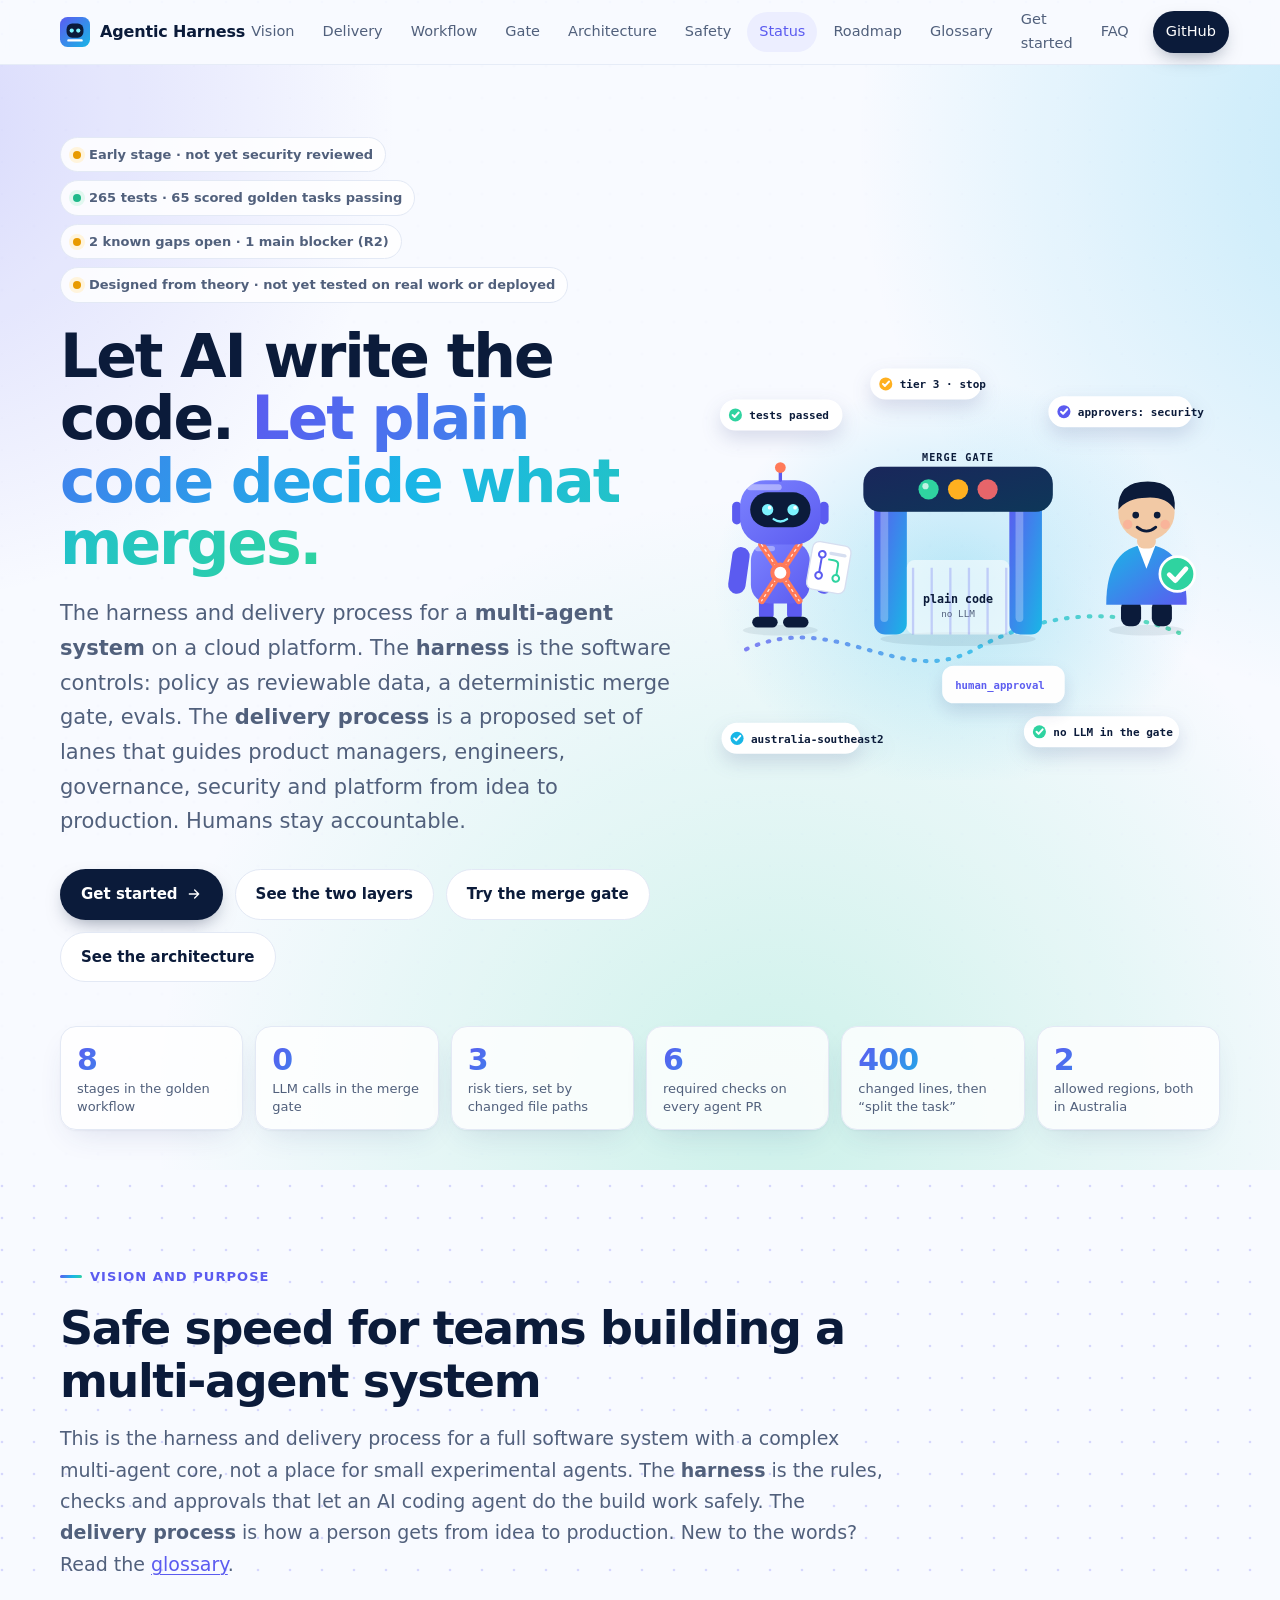
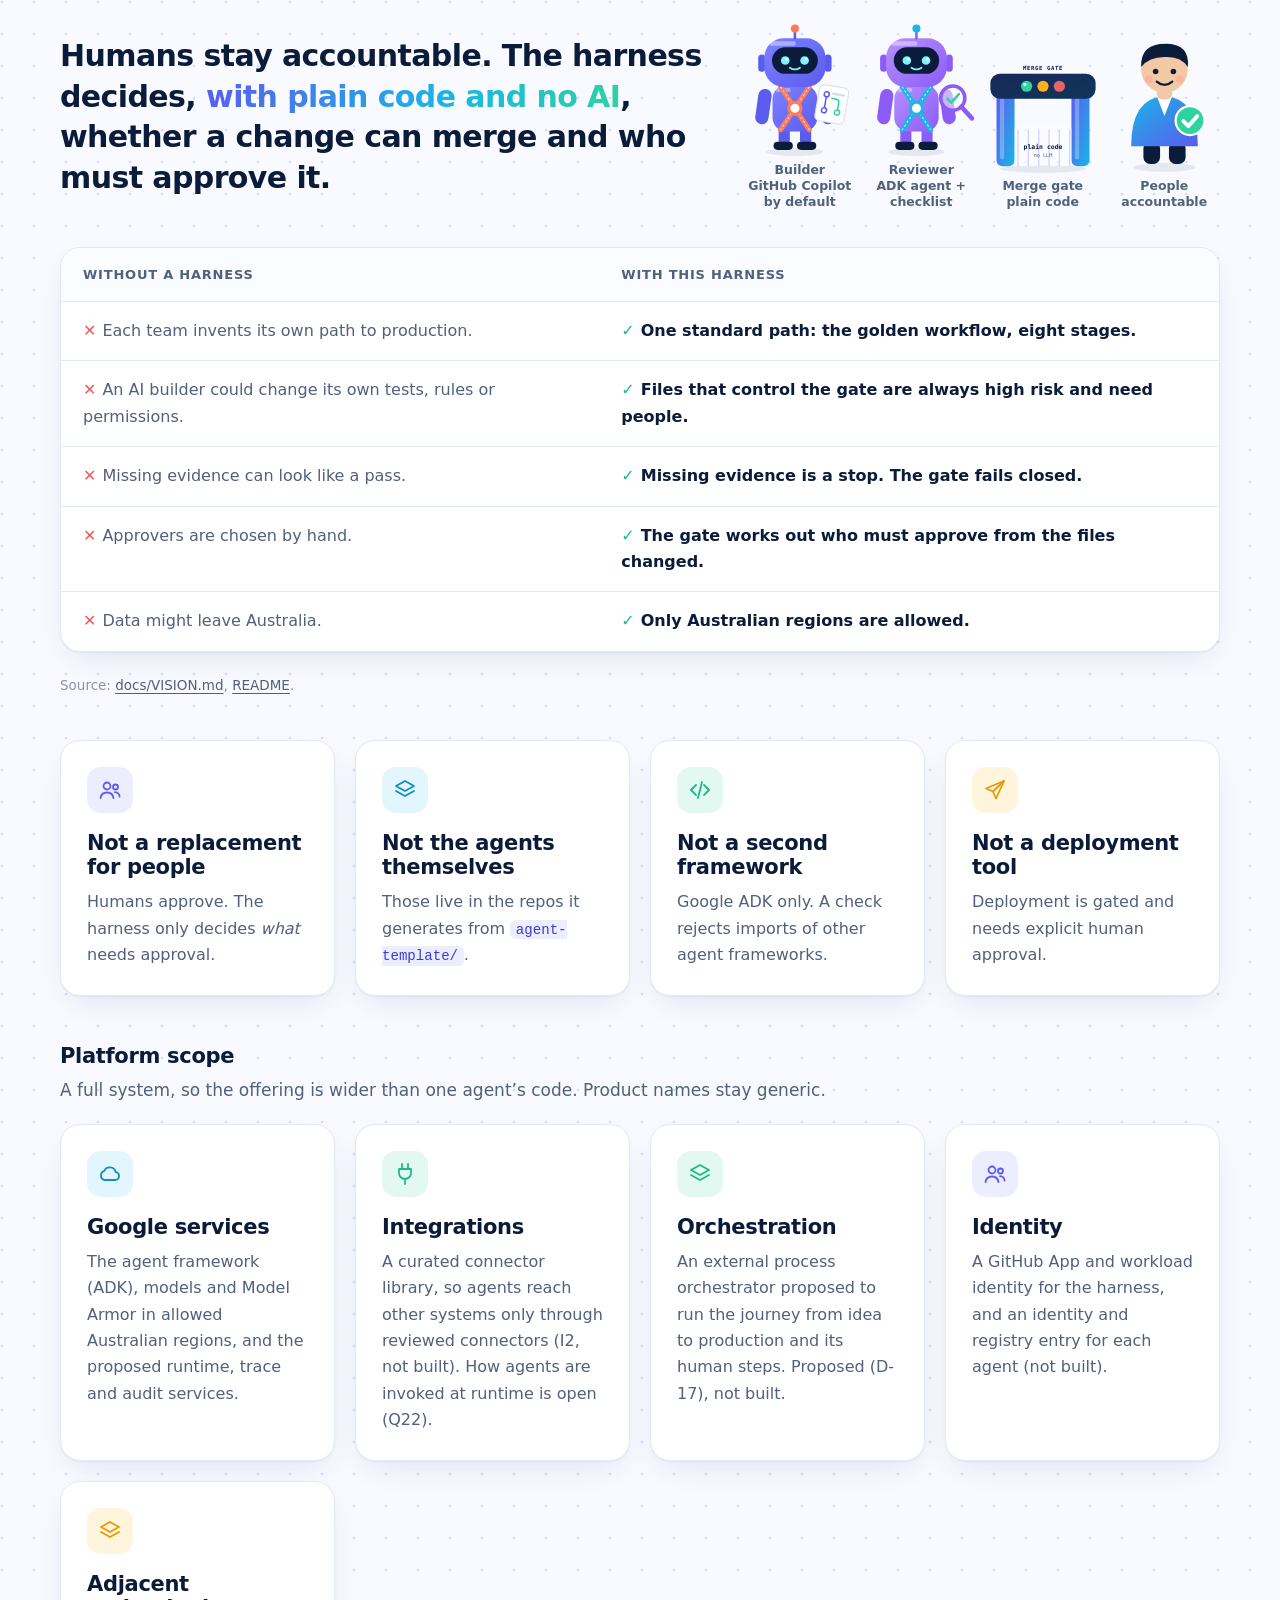
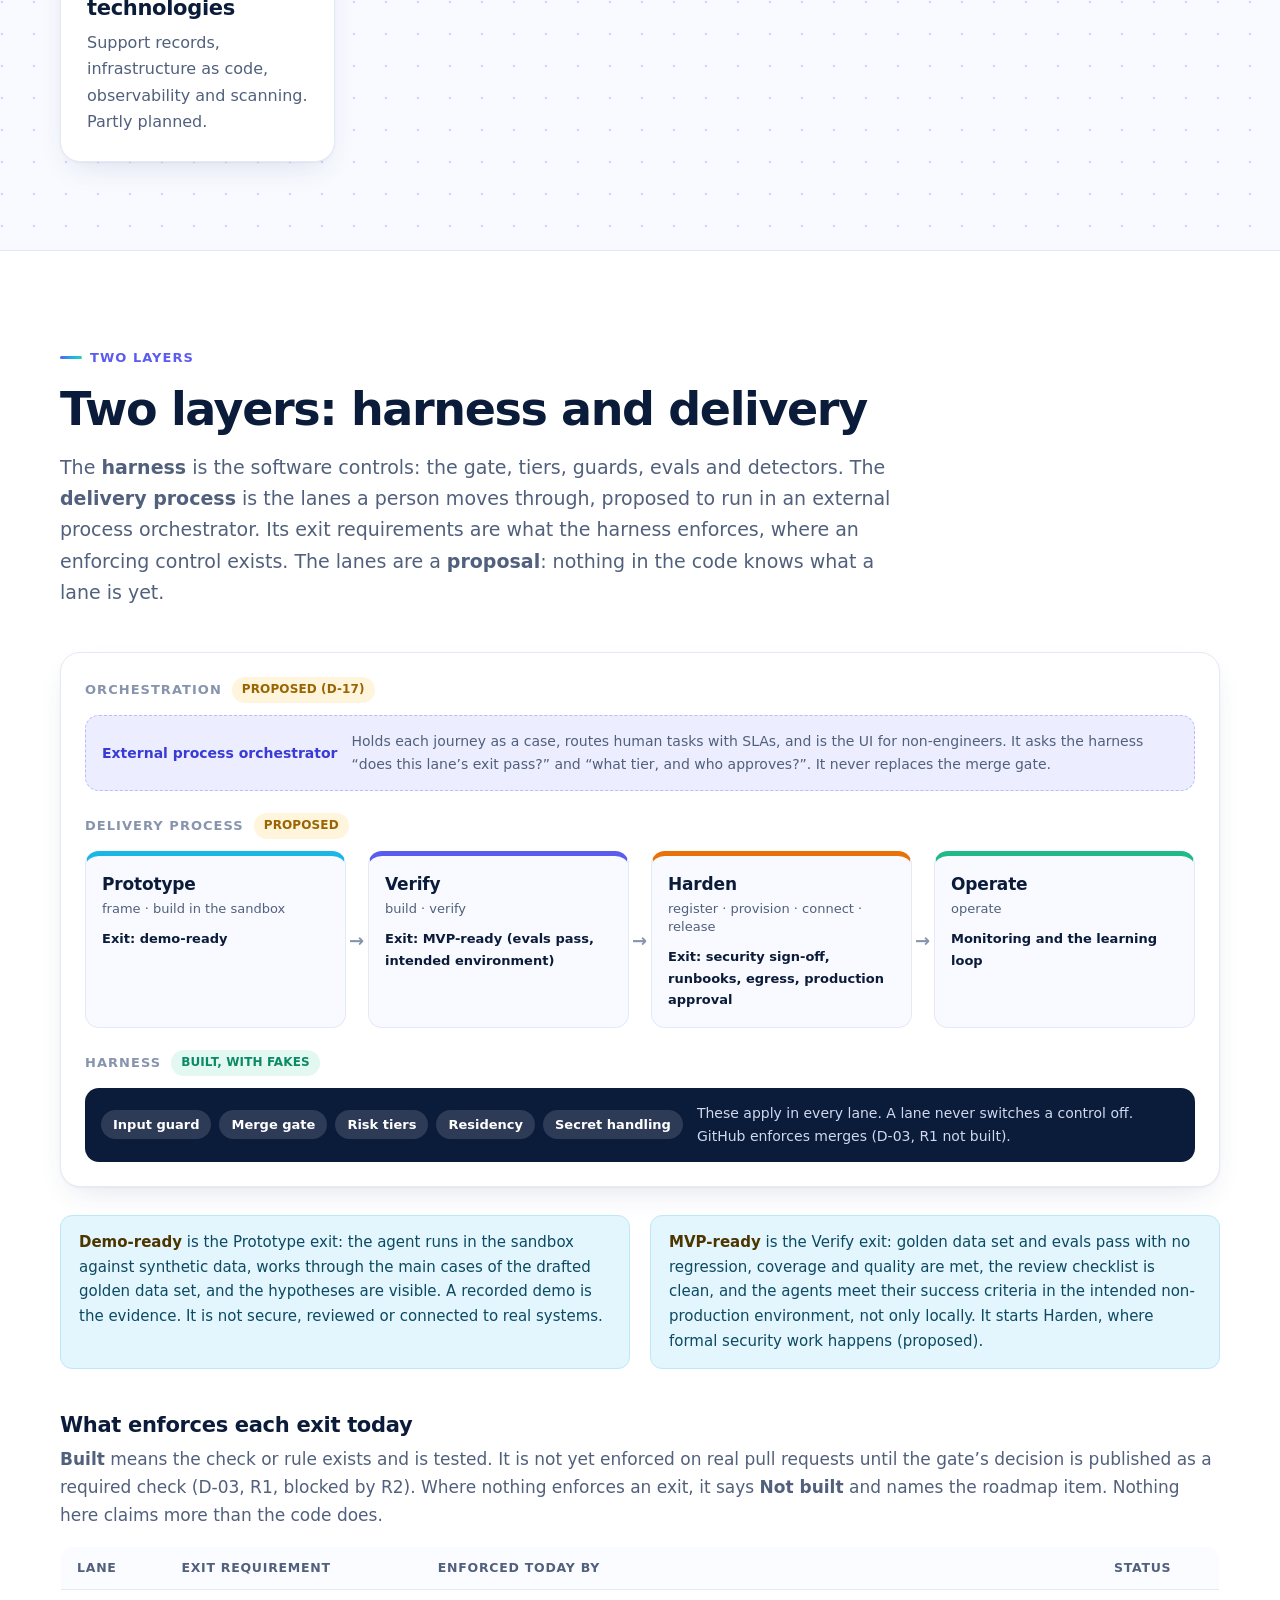
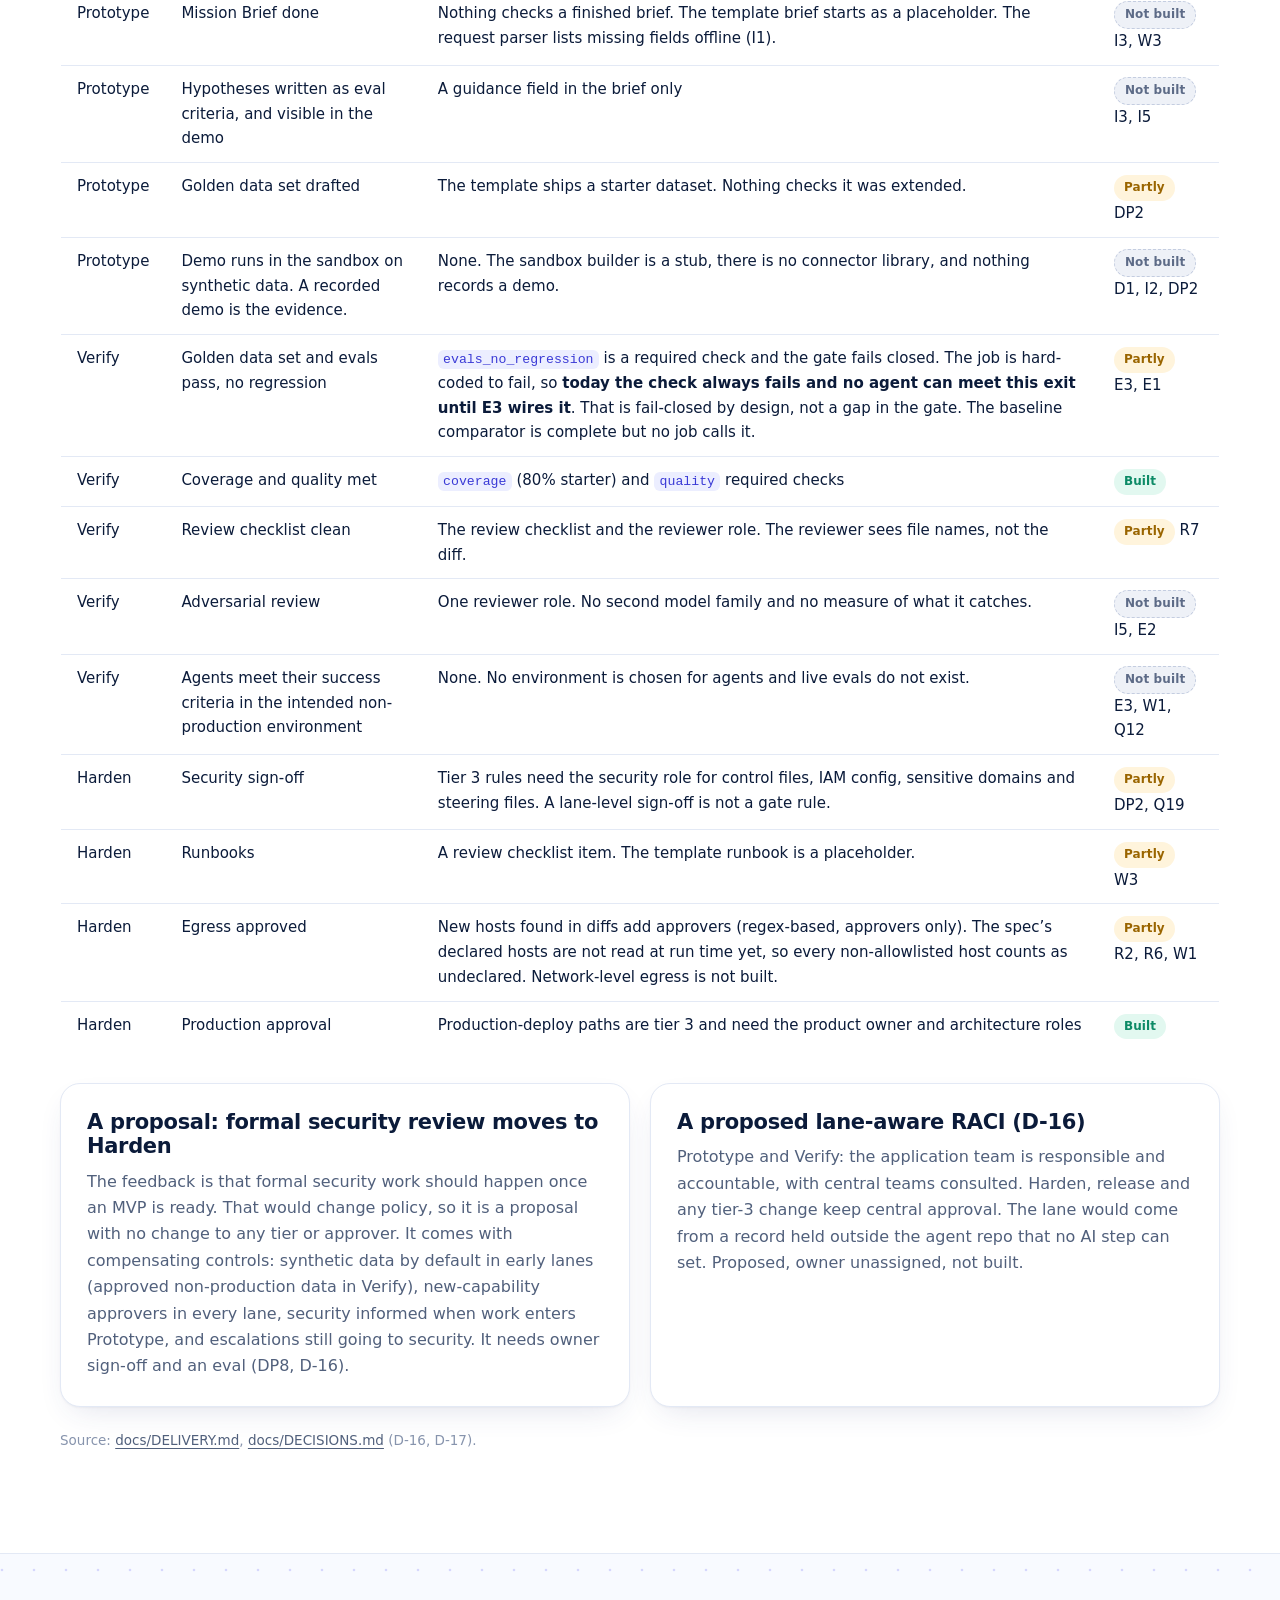
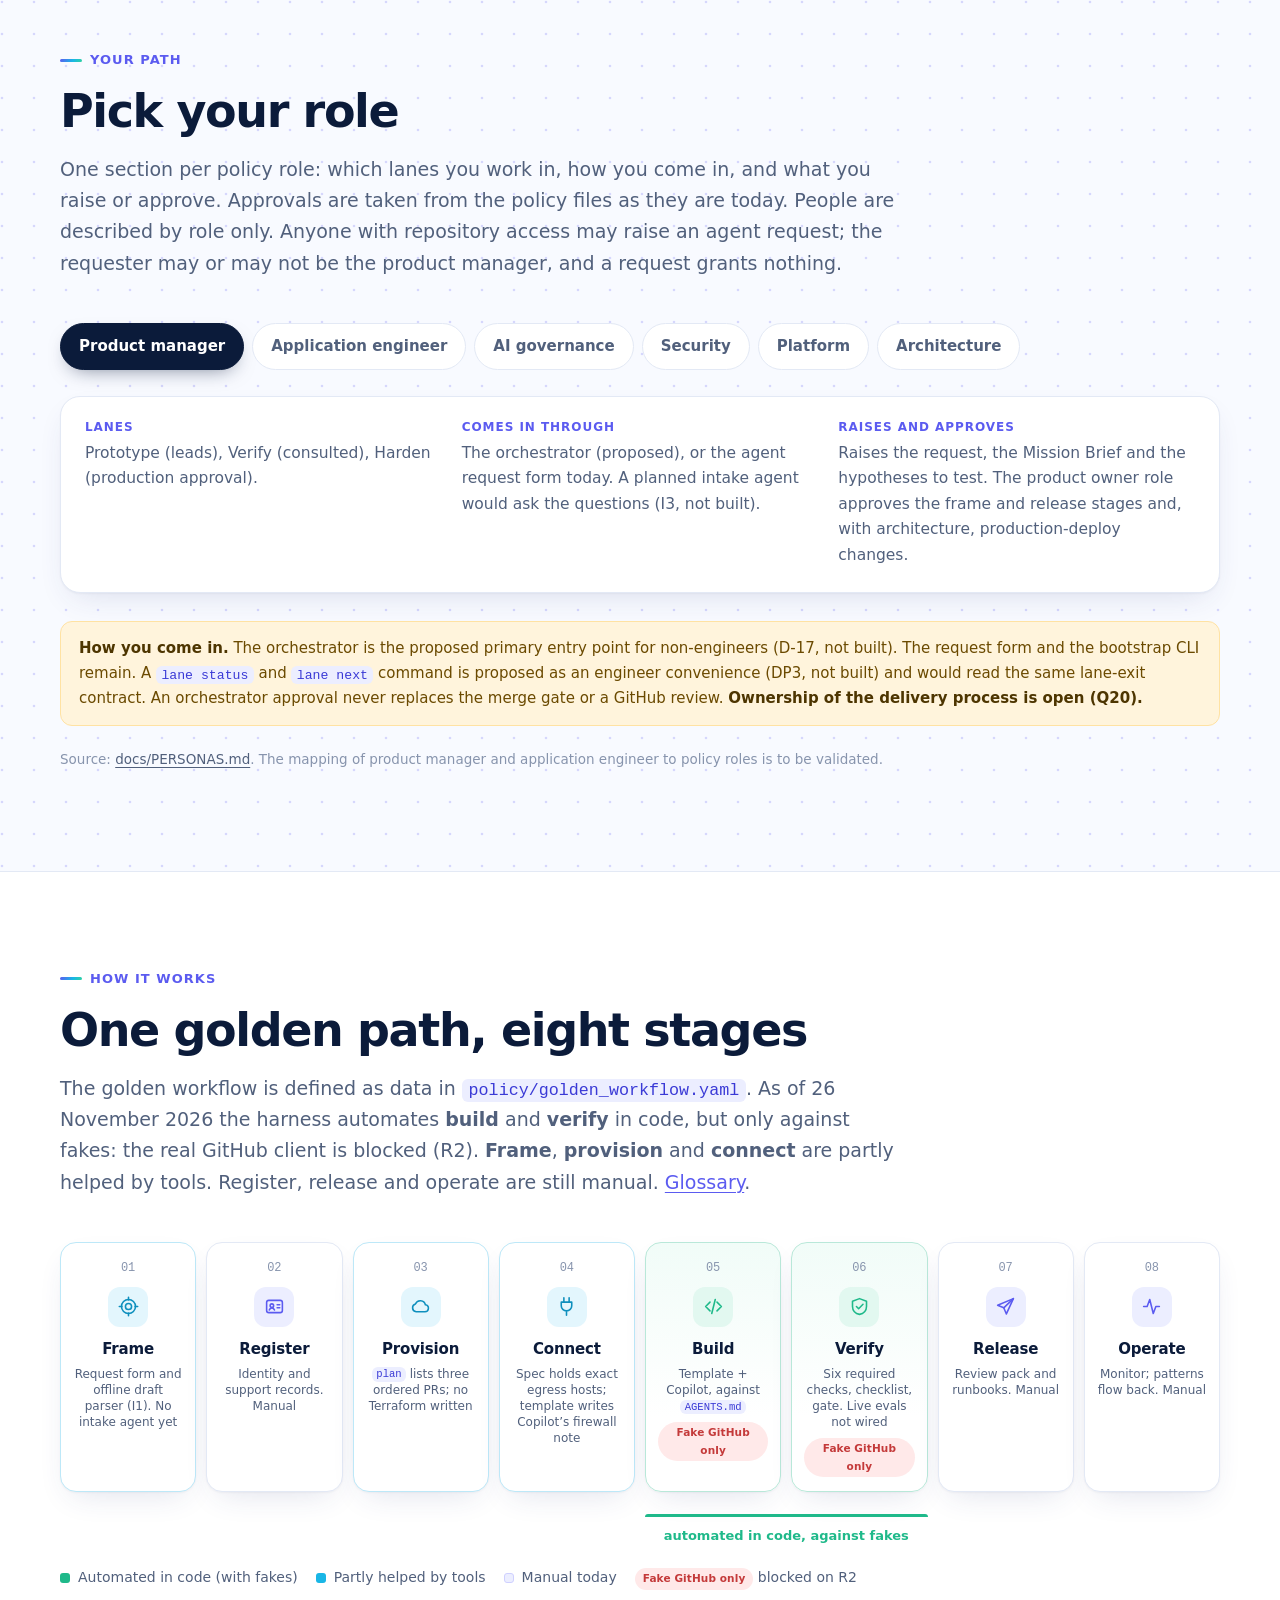
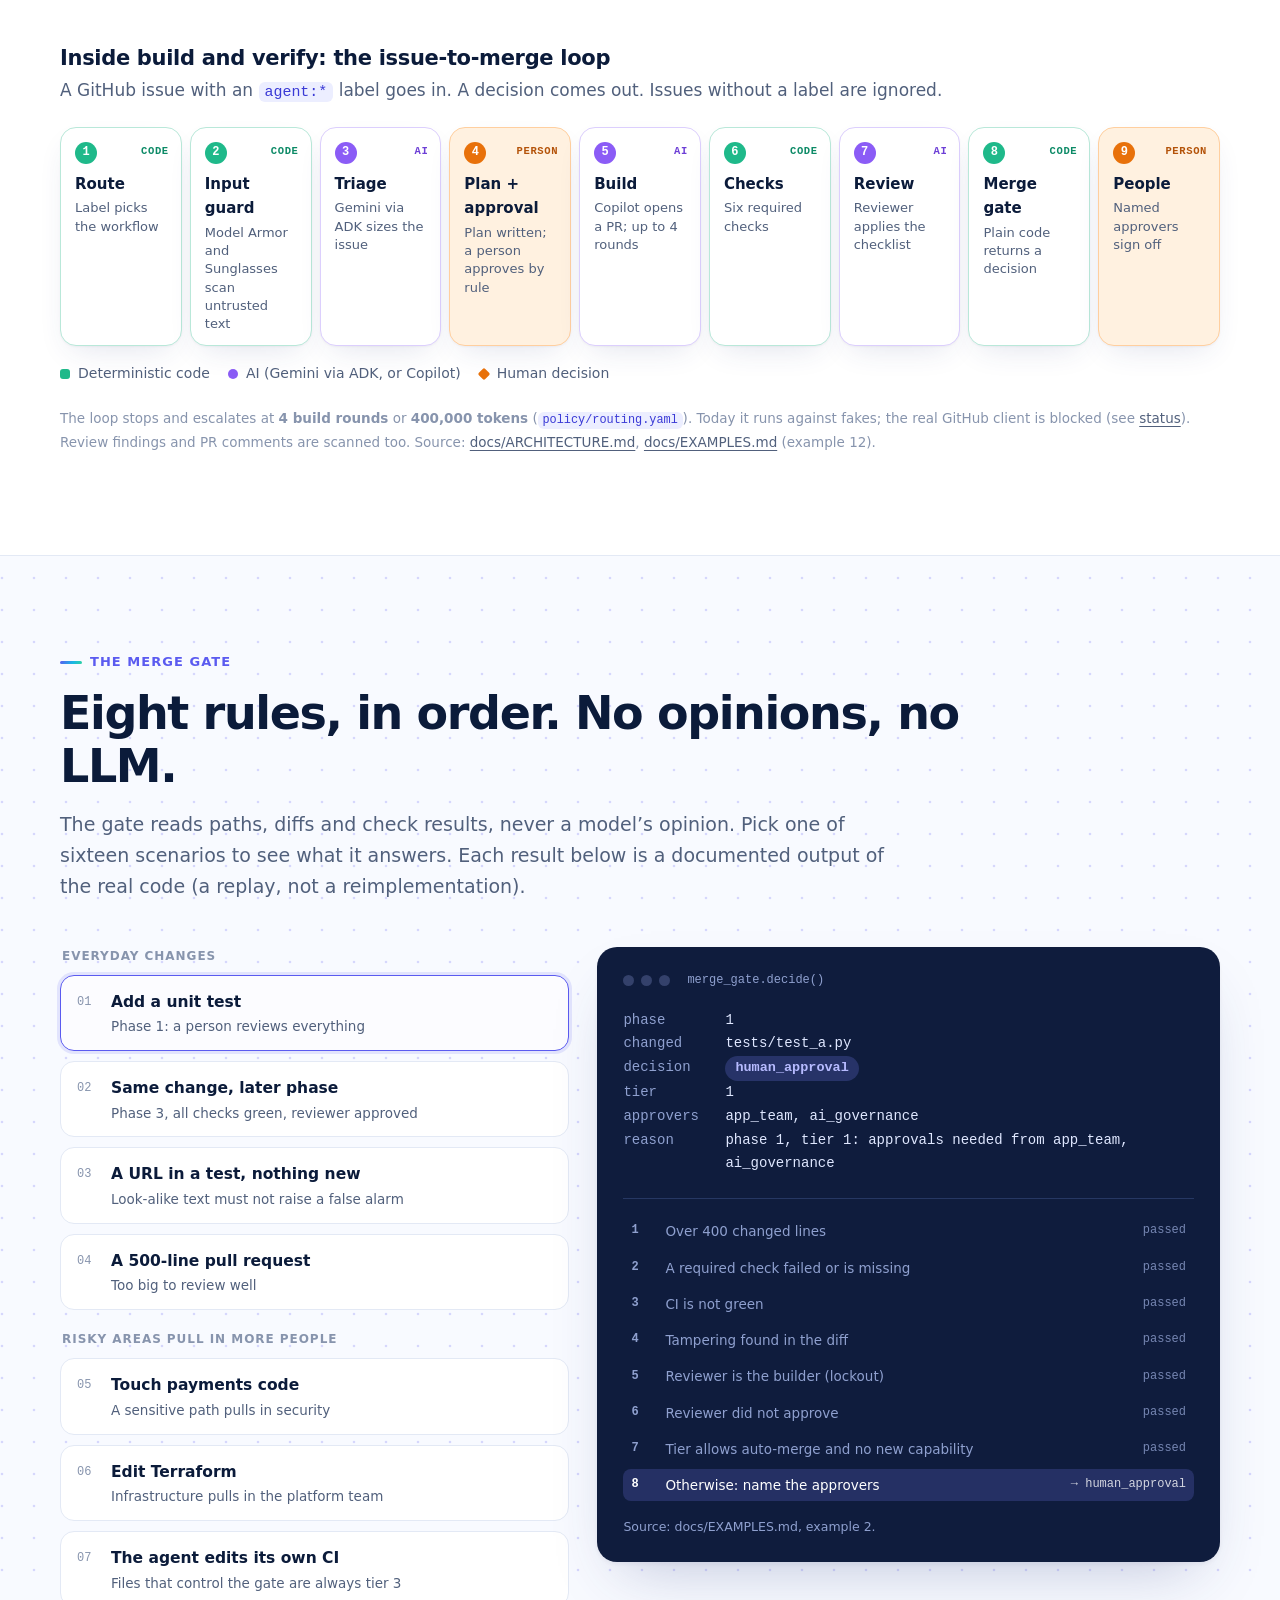
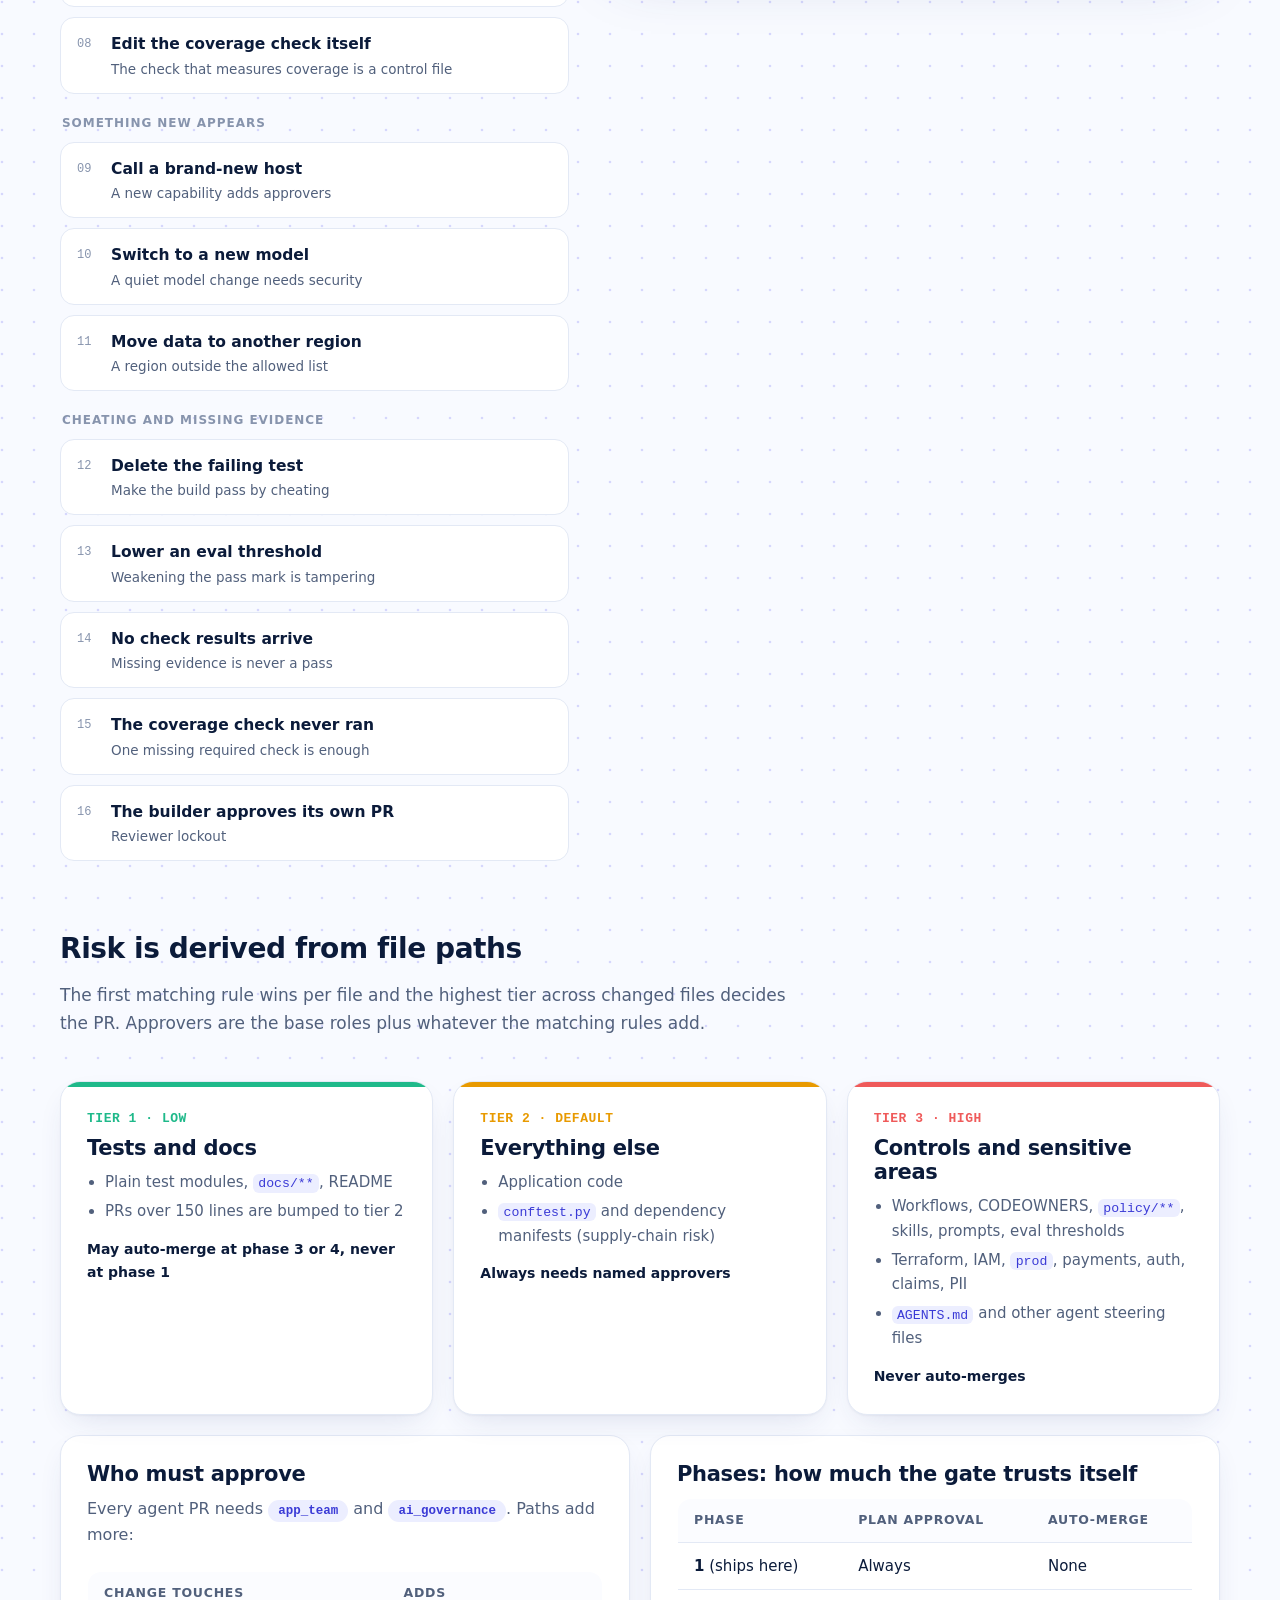
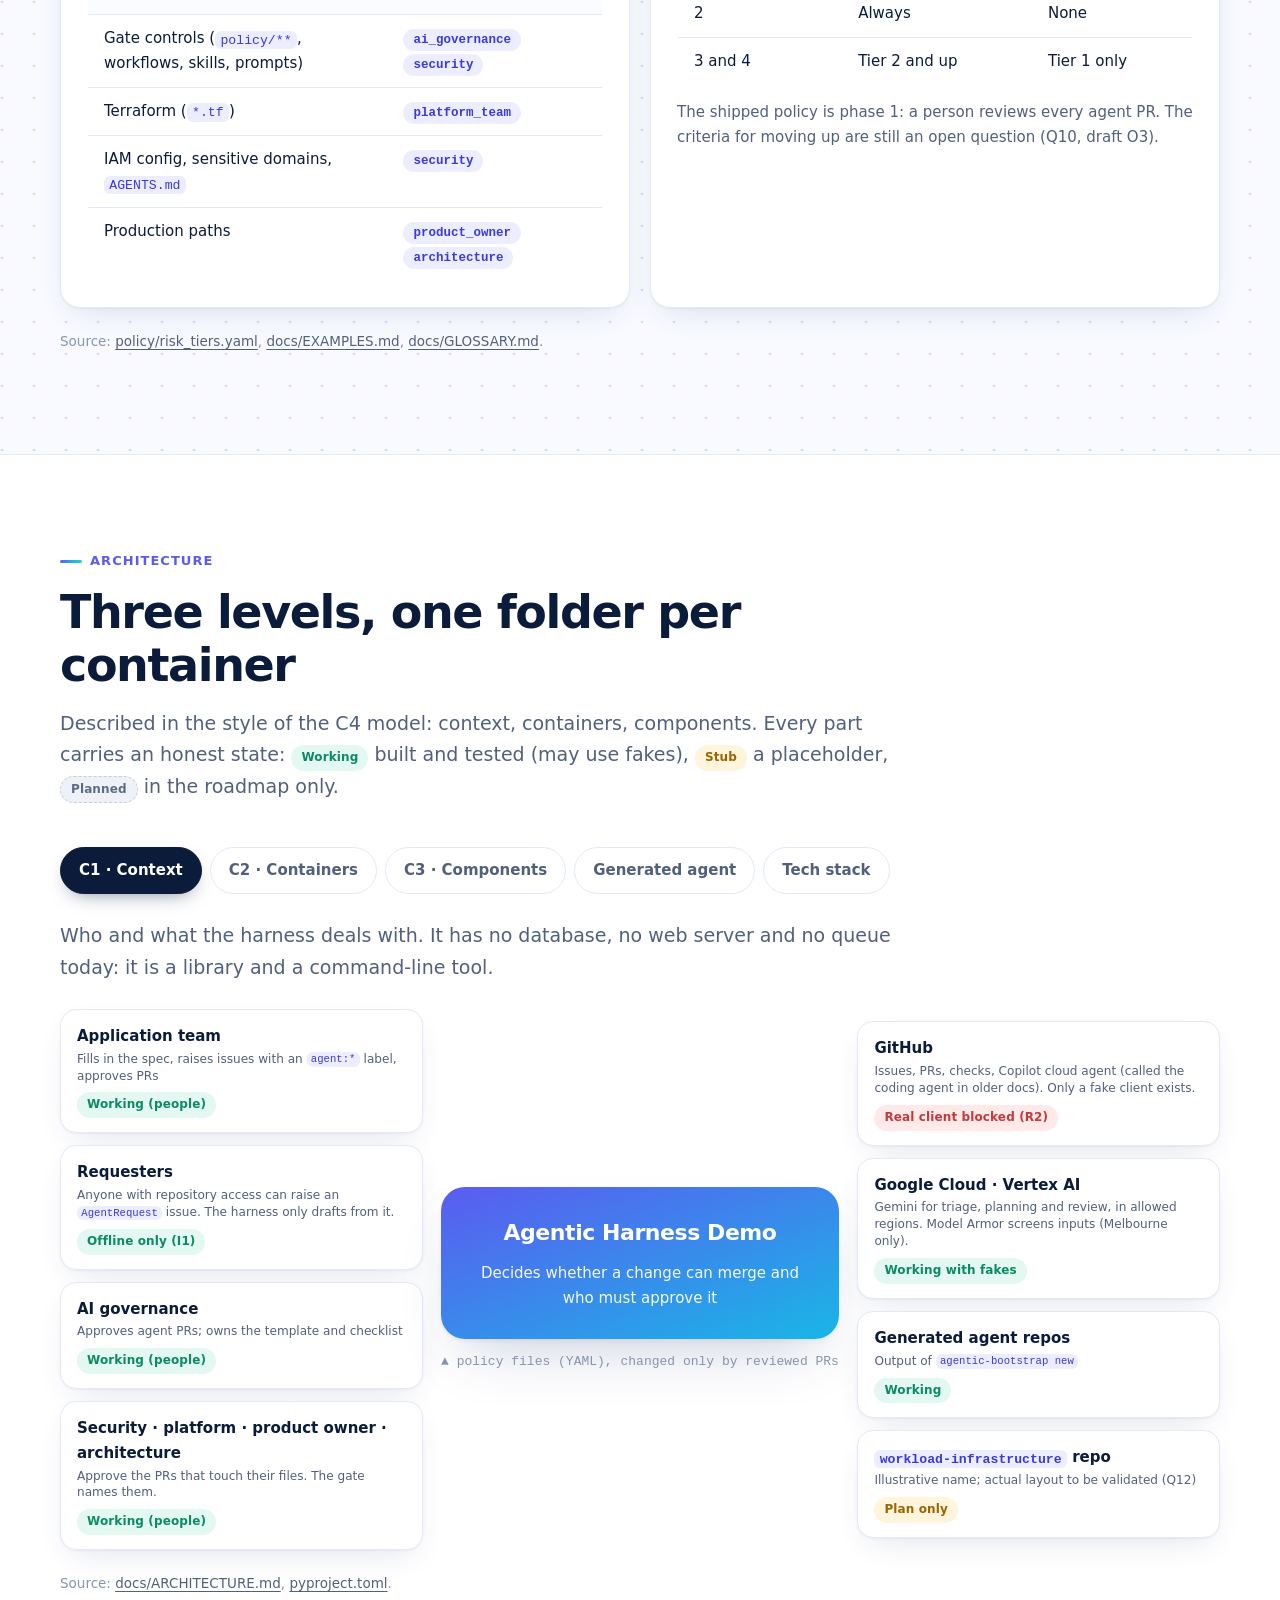
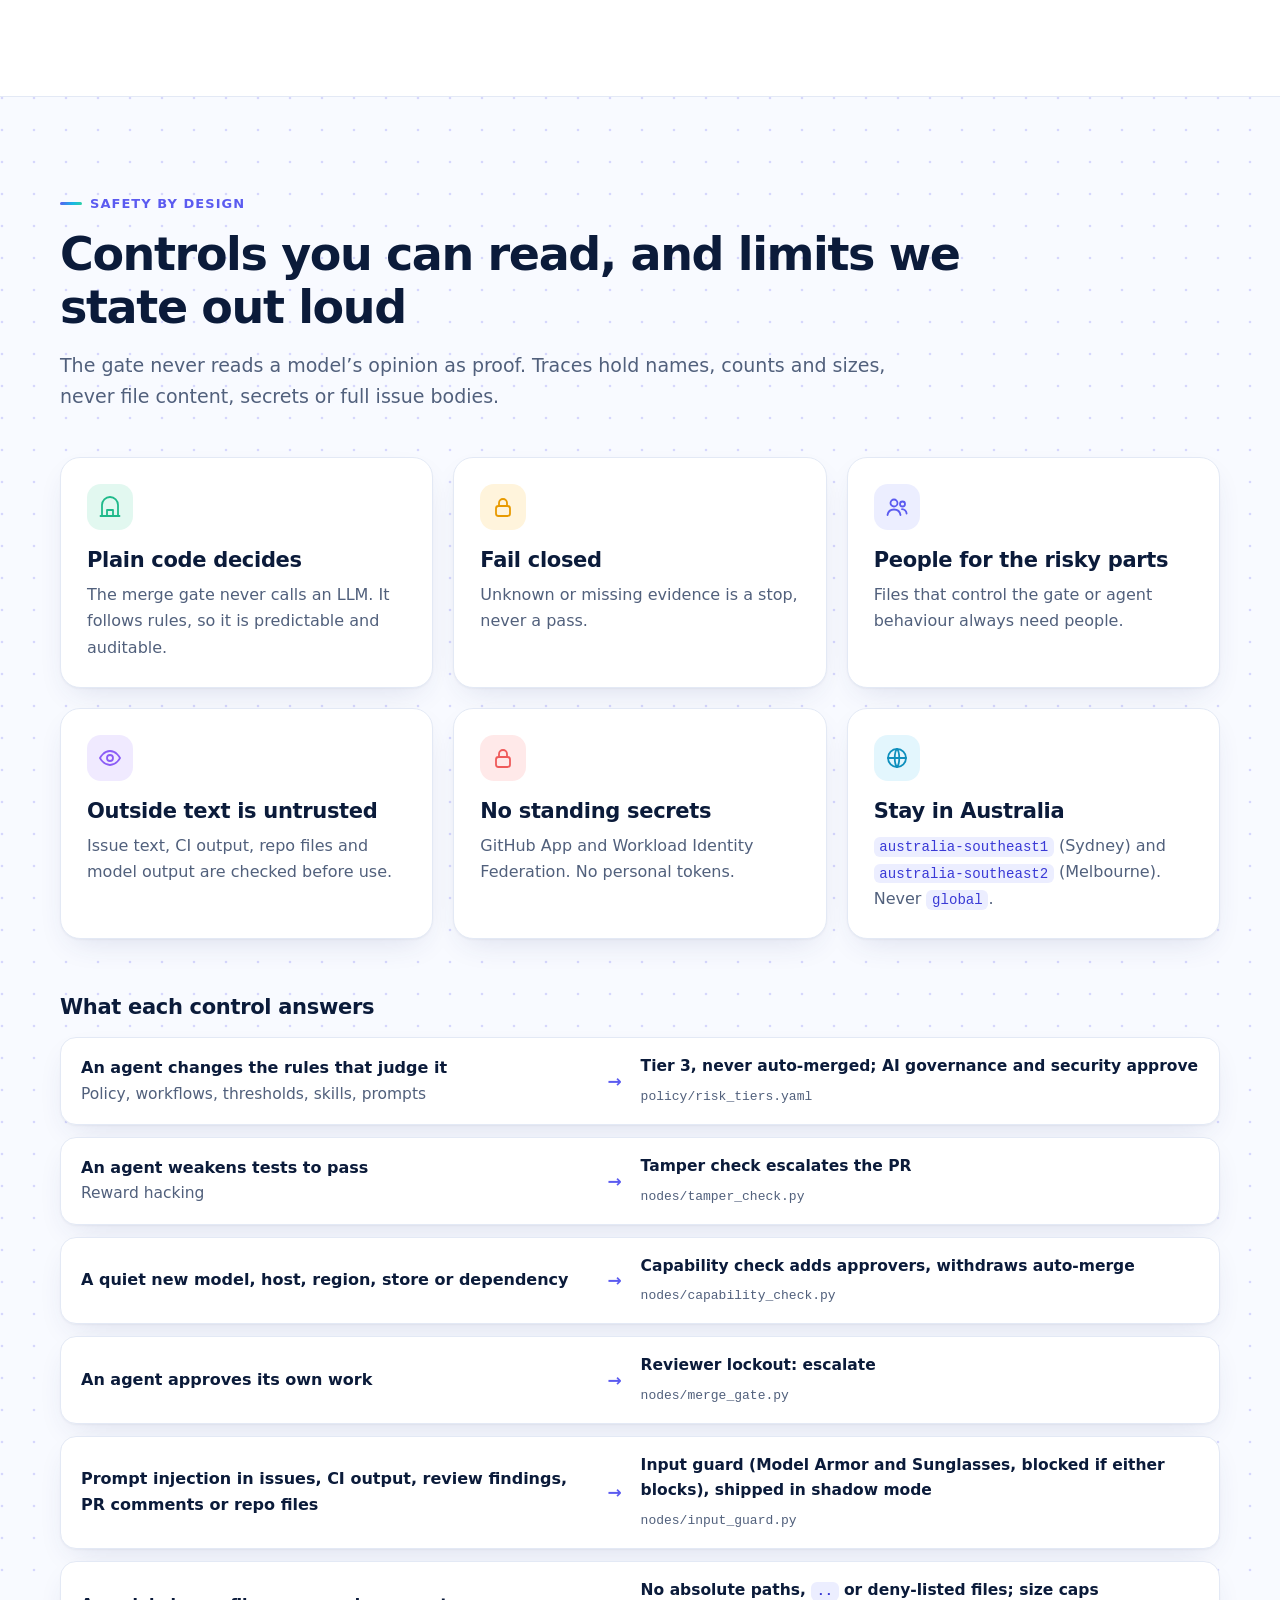
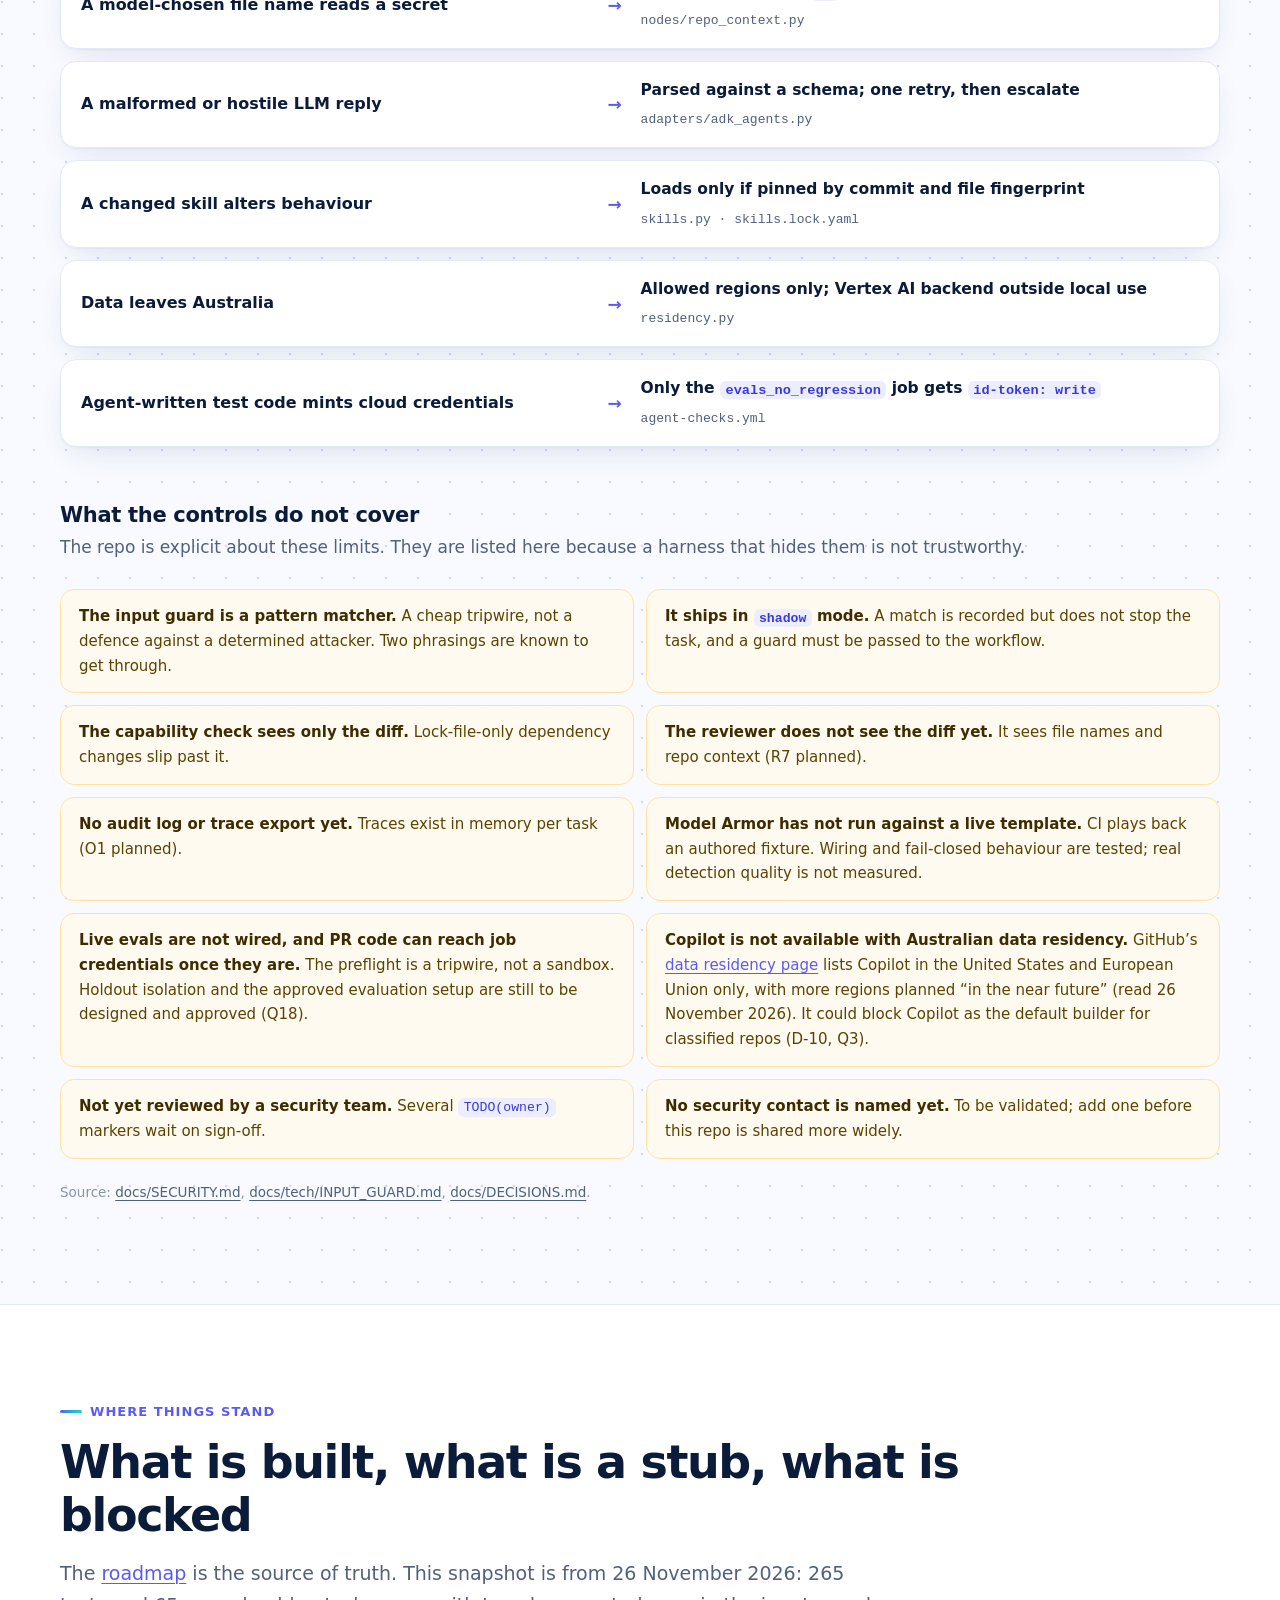
==== commit 2a0e846c: "docs: tighten the Verify environment citation and data wording Cite W1 (provision) and Q12 for the i" ====
--- a/site/index.html
+++ b/site/index.html
@@ -193,7 +193,7 @@
         <tr><td>Verify</td><td>Coverage and quality met</td><td><code>coverage</code> (80% starter) and <code>quality</code> required checks</td><td><span class="chip w">Built</span></td></tr>
         <tr><td>Verify</td><td>Review checklist clean</td><td>The review checklist and the reviewer role. The reviewer sees file names, not the diff.</td><td><span class="chip s">Partly</span> R7</td></tr>
         <tr><td>Verify</td><td>Adversarial review</td><td>One reviewer role. No second model family and no measure of what it catches.</td><td><span class="chip p">Not built</span> I5, E2</td></tr>
-        <tr><td>Verify</td><td>Agents meet their success criteria in the intended non-production environment</td><td>None. No environment is chosen for agents and live evals do not exist.</td><td><span class="chip p">Not built</span> E3, R3, Q5</td></tr>
+        <tr><td>Verify</td><td>Agents meet their success criteria in the intended non-production environment</td><td>None. No environment is chosen for agents and live evals do not exist.</td><td><span class="chip p">Not built</span> E3, W1, Q12</td></tr>
         <tr><td>Harden</td><td>Security sign-off</td><td>Tier 3 rules need the security role for control files, IAM config, sensitive domains and steering files. A lane-level sign-off is not a gate rule.</td><td><span class="chip s">Partly</span> DP2, Q19</td></tr>
         <tr><td>Harden</td><td>Runbooks</td><td>A review checklist item. The template runbook is a placeholder.</td><td><span class="chip s">Partly</span> W3</td></tr>
         <tr><td>Harden</td><td>Egress approved</td><td>New hosts found in diffs add approvers (regex-based, approvers only). The spec’s declared hosts are not read at run time yet, so every non-allowlisted host counts as undeclared. Network-level egress is not built.</td><td><span class="chip s">Partly</span> R2, R6, W1</td></tr>
@@ -201,7 +201,7 @@
       </tbody></table></div>
 
     <div class="grid g2 reveal" style="margin-top:32px">
-      <div class="card"><h3>A proposal: formal security review moves to Harden</h3><p>The feedback is that formal security work should happen once an MVP is ready. That would change policy, so it is a proposal with no change to any tier or approver. It comes with compensating controls: synthetic data only in early lanes, new-capability approvers in every lane, security informed when work enters Prototype, and escalations still going to security. It needs owner sign-off and an eval (DP8, D-16).</p></div>
+      <div class="card"><h3>A proposal: formal security review moves to Harden</h3><p>The feedback is that formal security work should happen once an MVP is ready. That would change policy, so it is a proposal with no change to any tier or approver. It comes with compensating controls: synthetic data by default in early lanes (approved non-production data in Verify), new-capability approvers in every lane, security informed when work enters Prototype, and escalations still going to security. It needs owner sign-off and an eval (DP8, D-16).</p></div>
       <div class="card"><h3>A proposed lane-aware RACI (D-16)</h3><p>Prototype and Verify: the application team is responsible and accountable, with central teams consulted. Harden, release and any tier-3 change keep central approval. The lane would come from a record held outside the agent repo that no AI step can set. Proposed, owner unassigned, not built.</p></div>
     </div>
     <p class="src">Source: <a href="https://github.com/phermens-slalom/agentic-harness-demo/blob/main/docs/DELIVERY.md">docs/DELIVERY.md</a>, <a href="https://github.com/phermens-slalom/agentic-harness-demo/blob/main/docs/DECISIONS.md">docs/DECISIONS.md</a> (D-16, D-17).</p>
